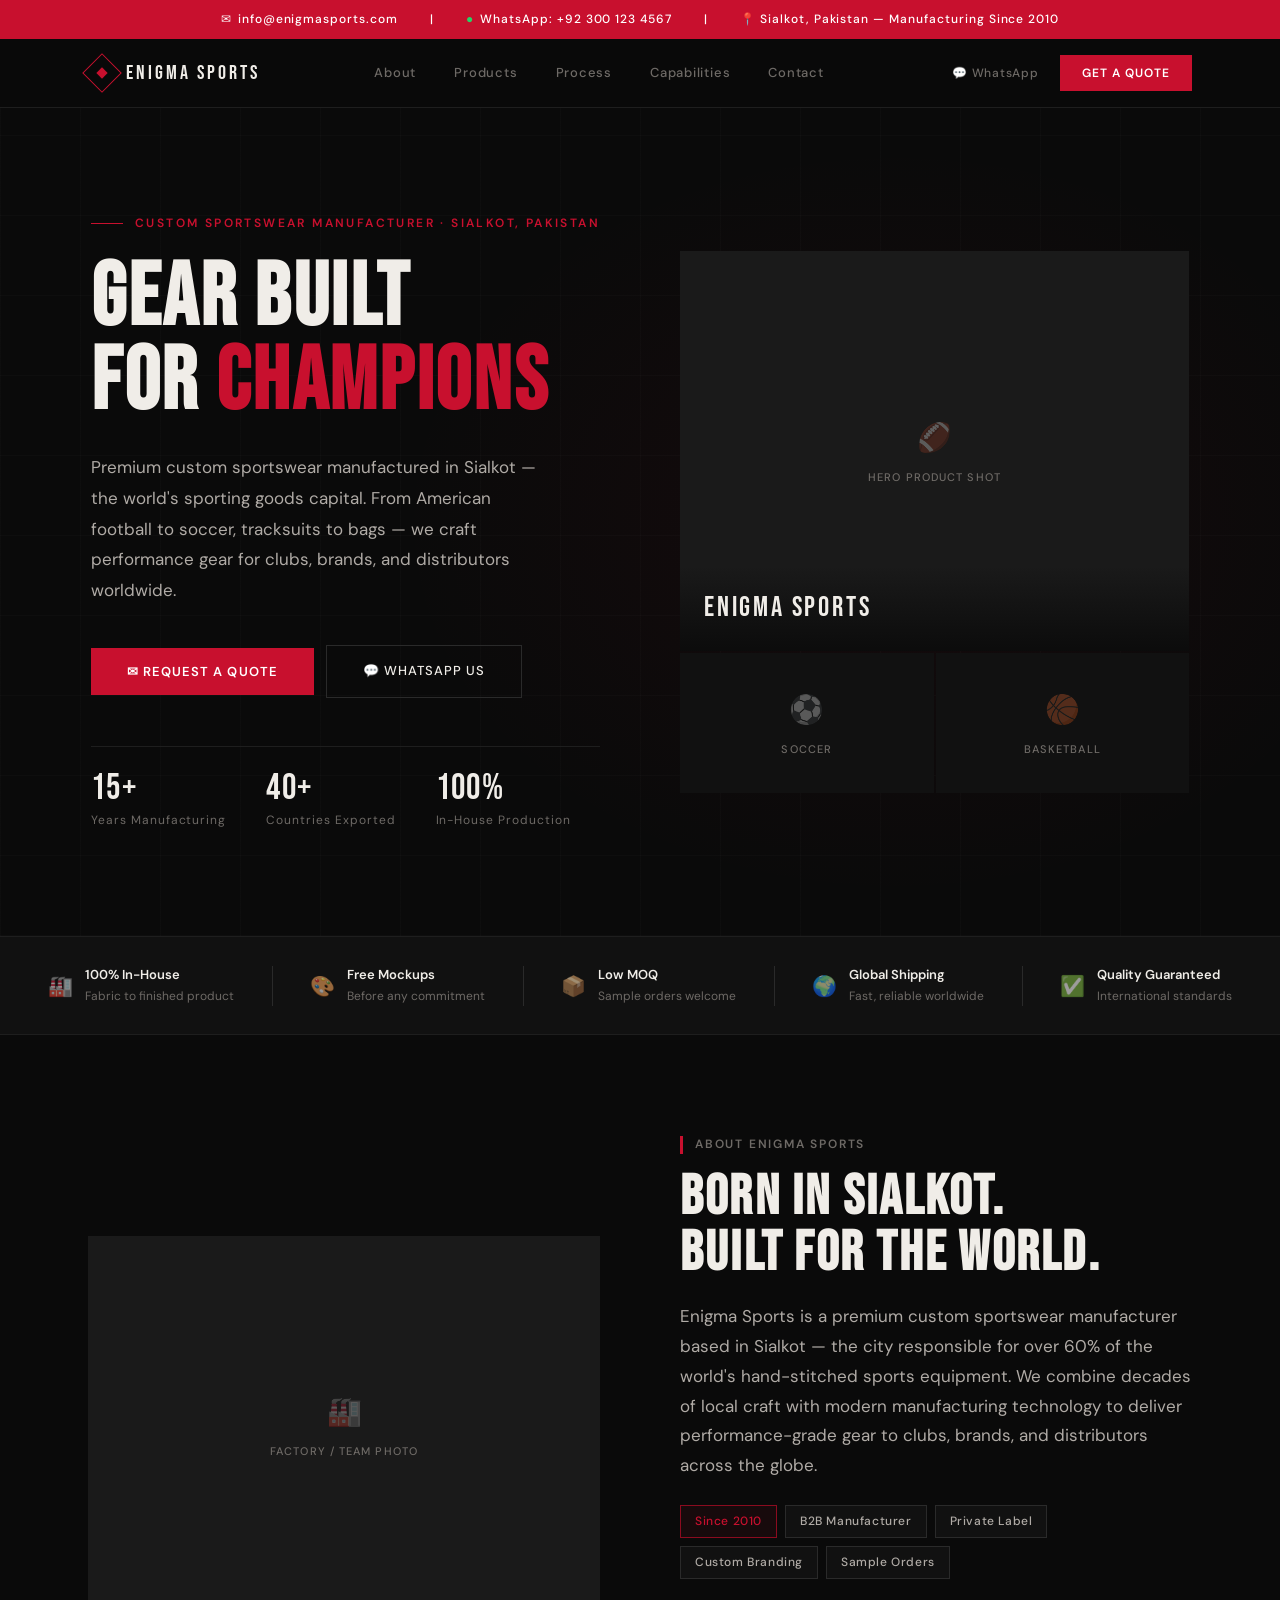
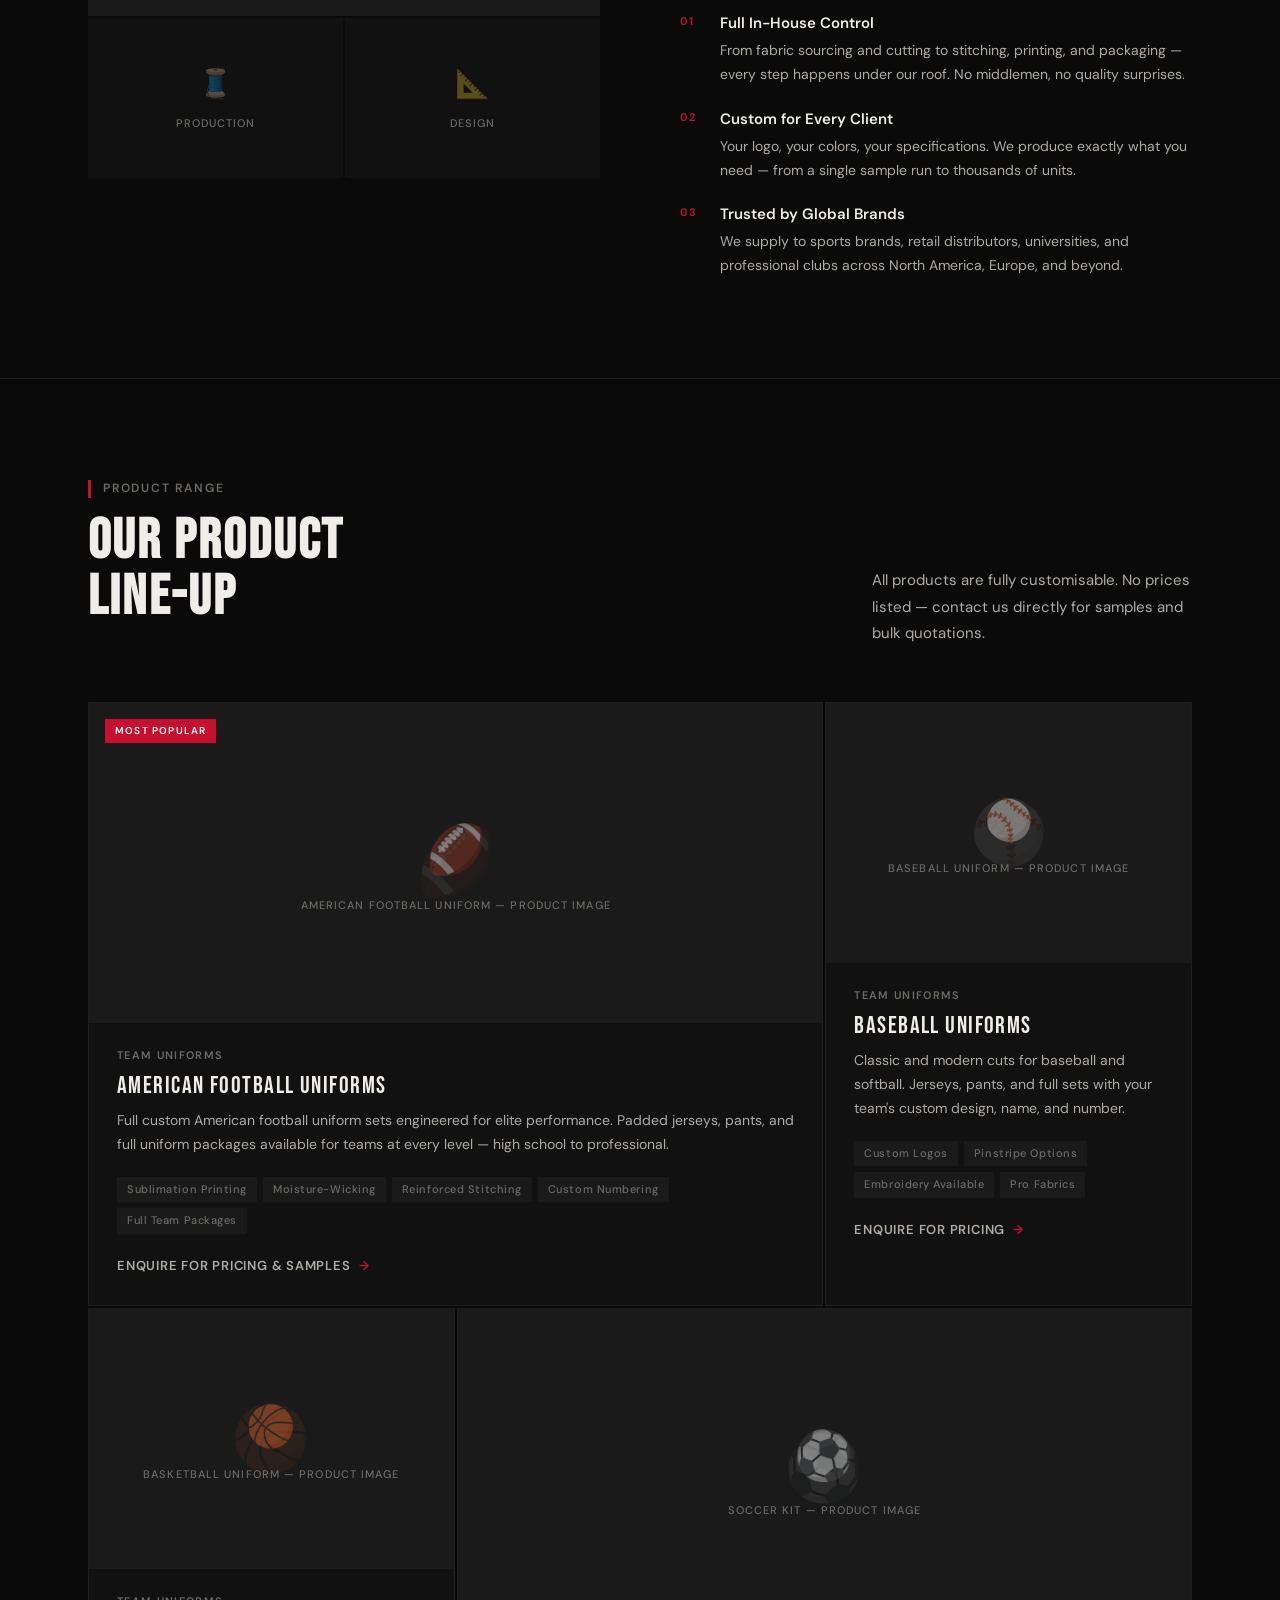
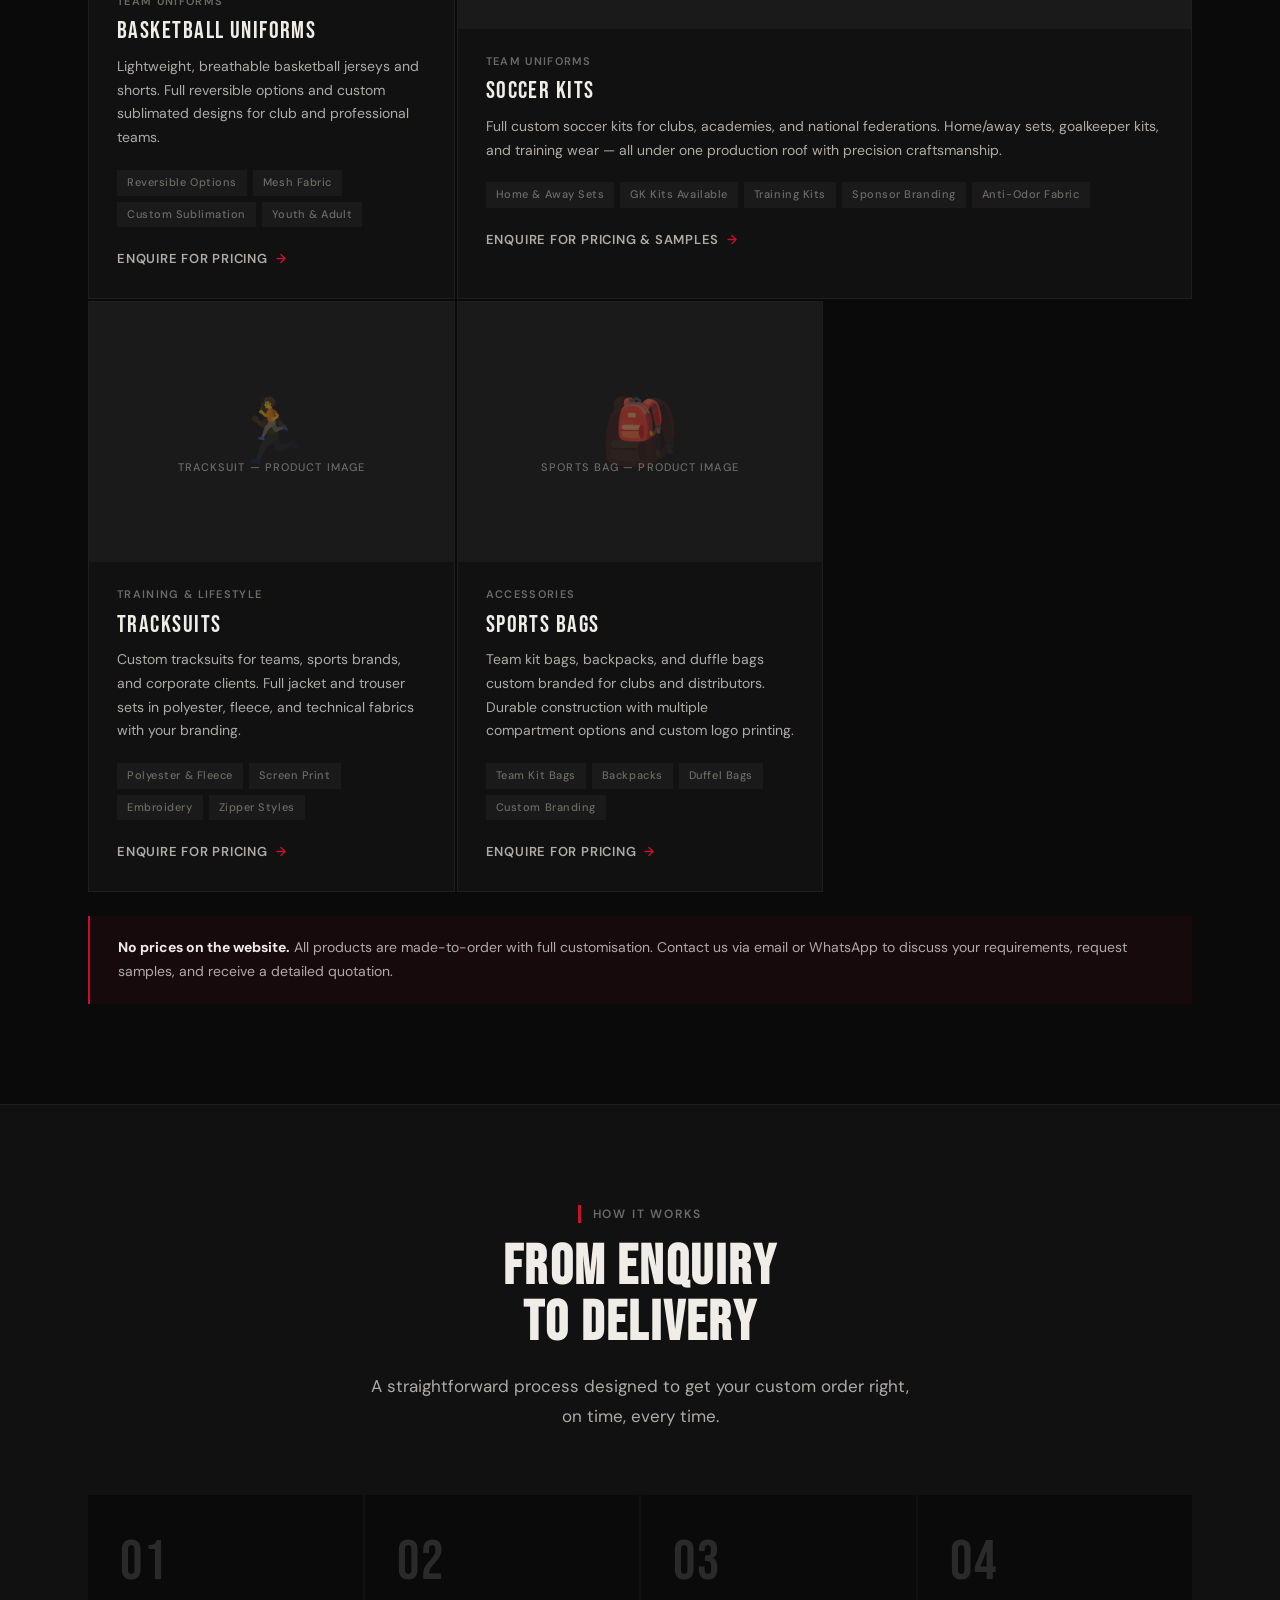
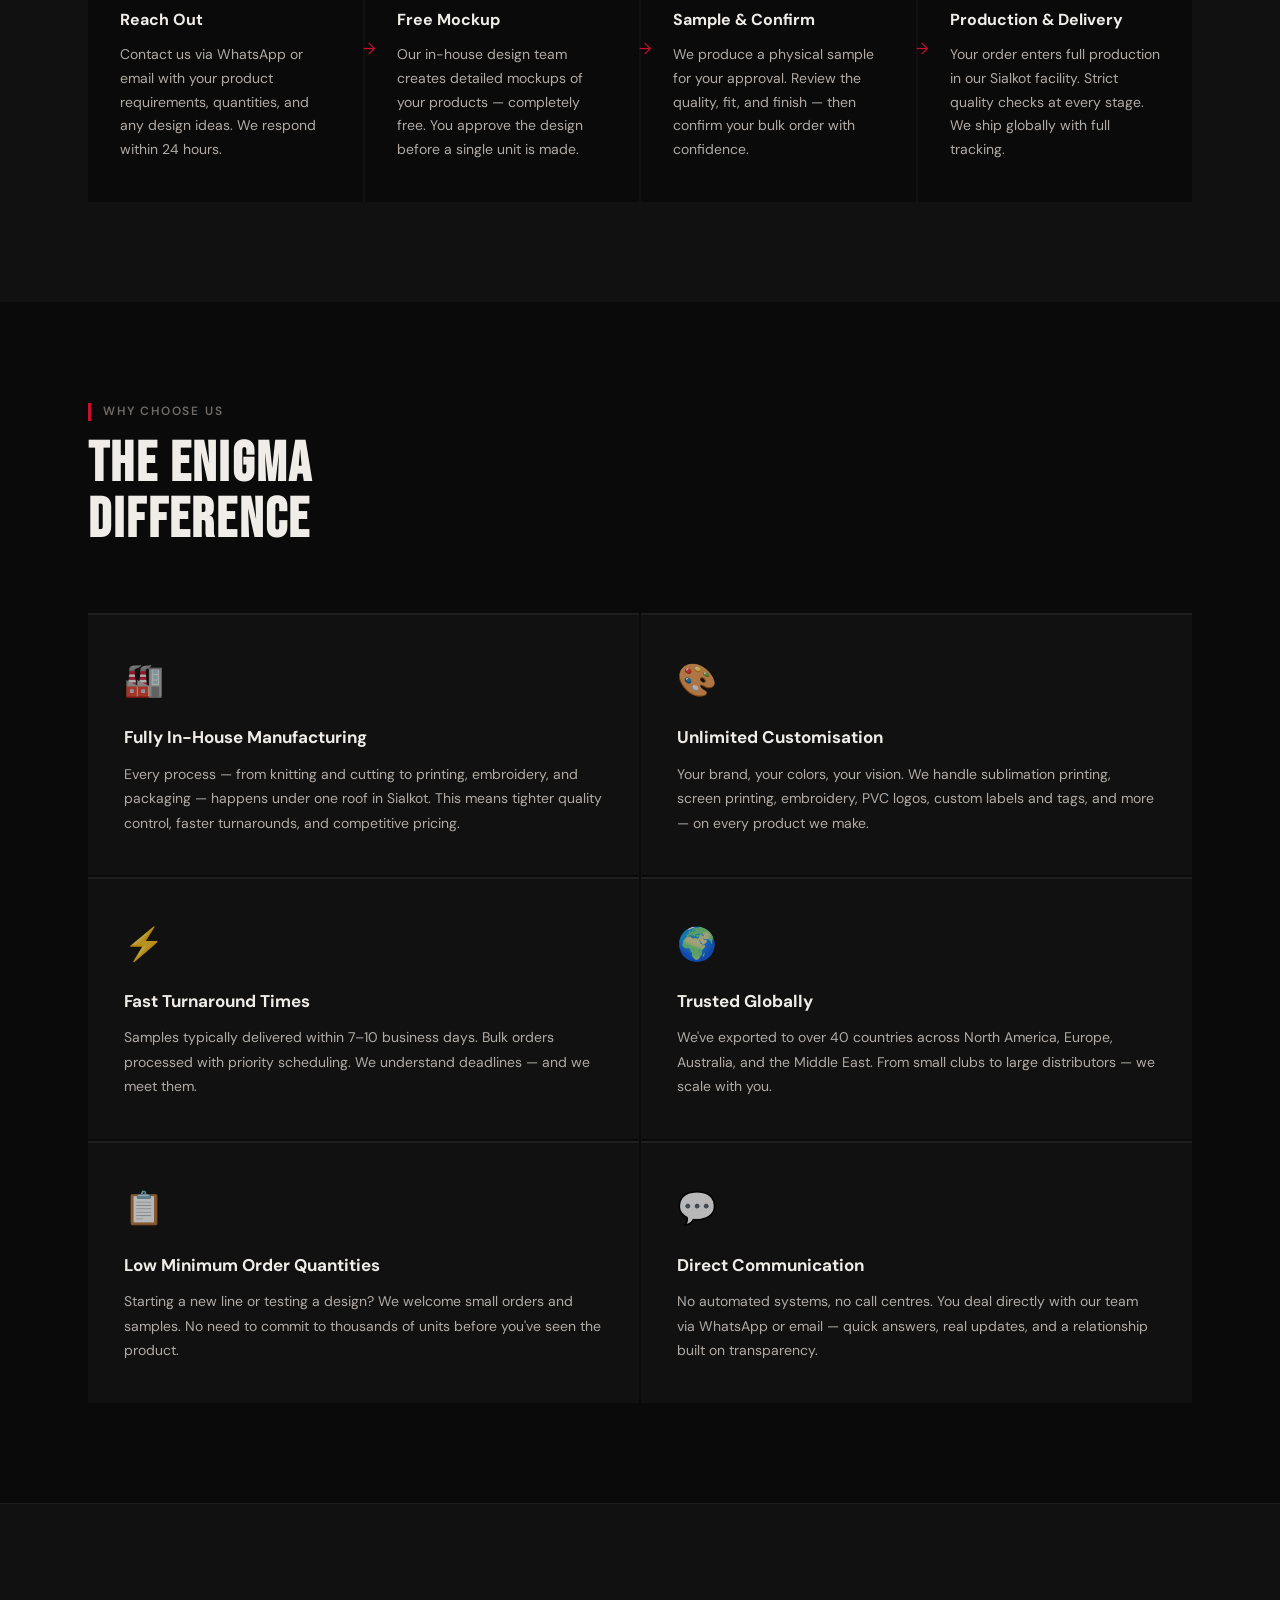
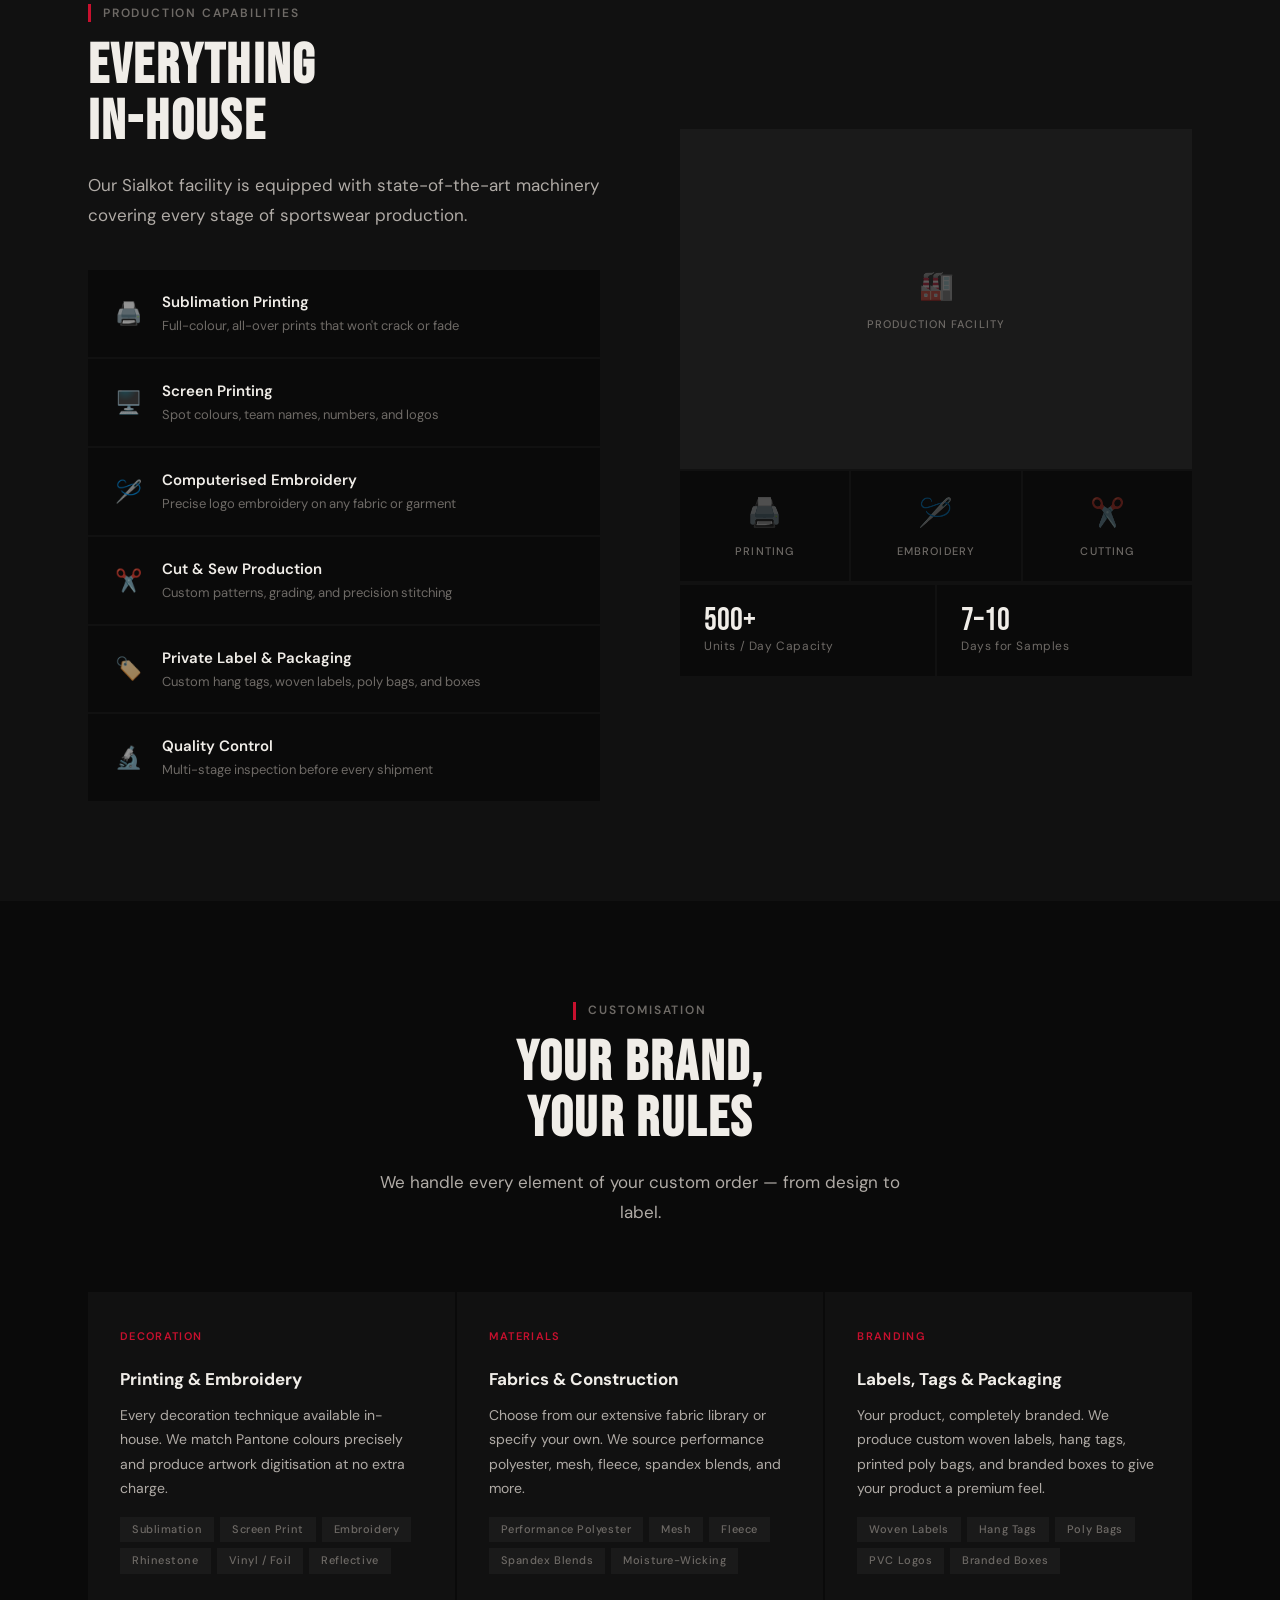
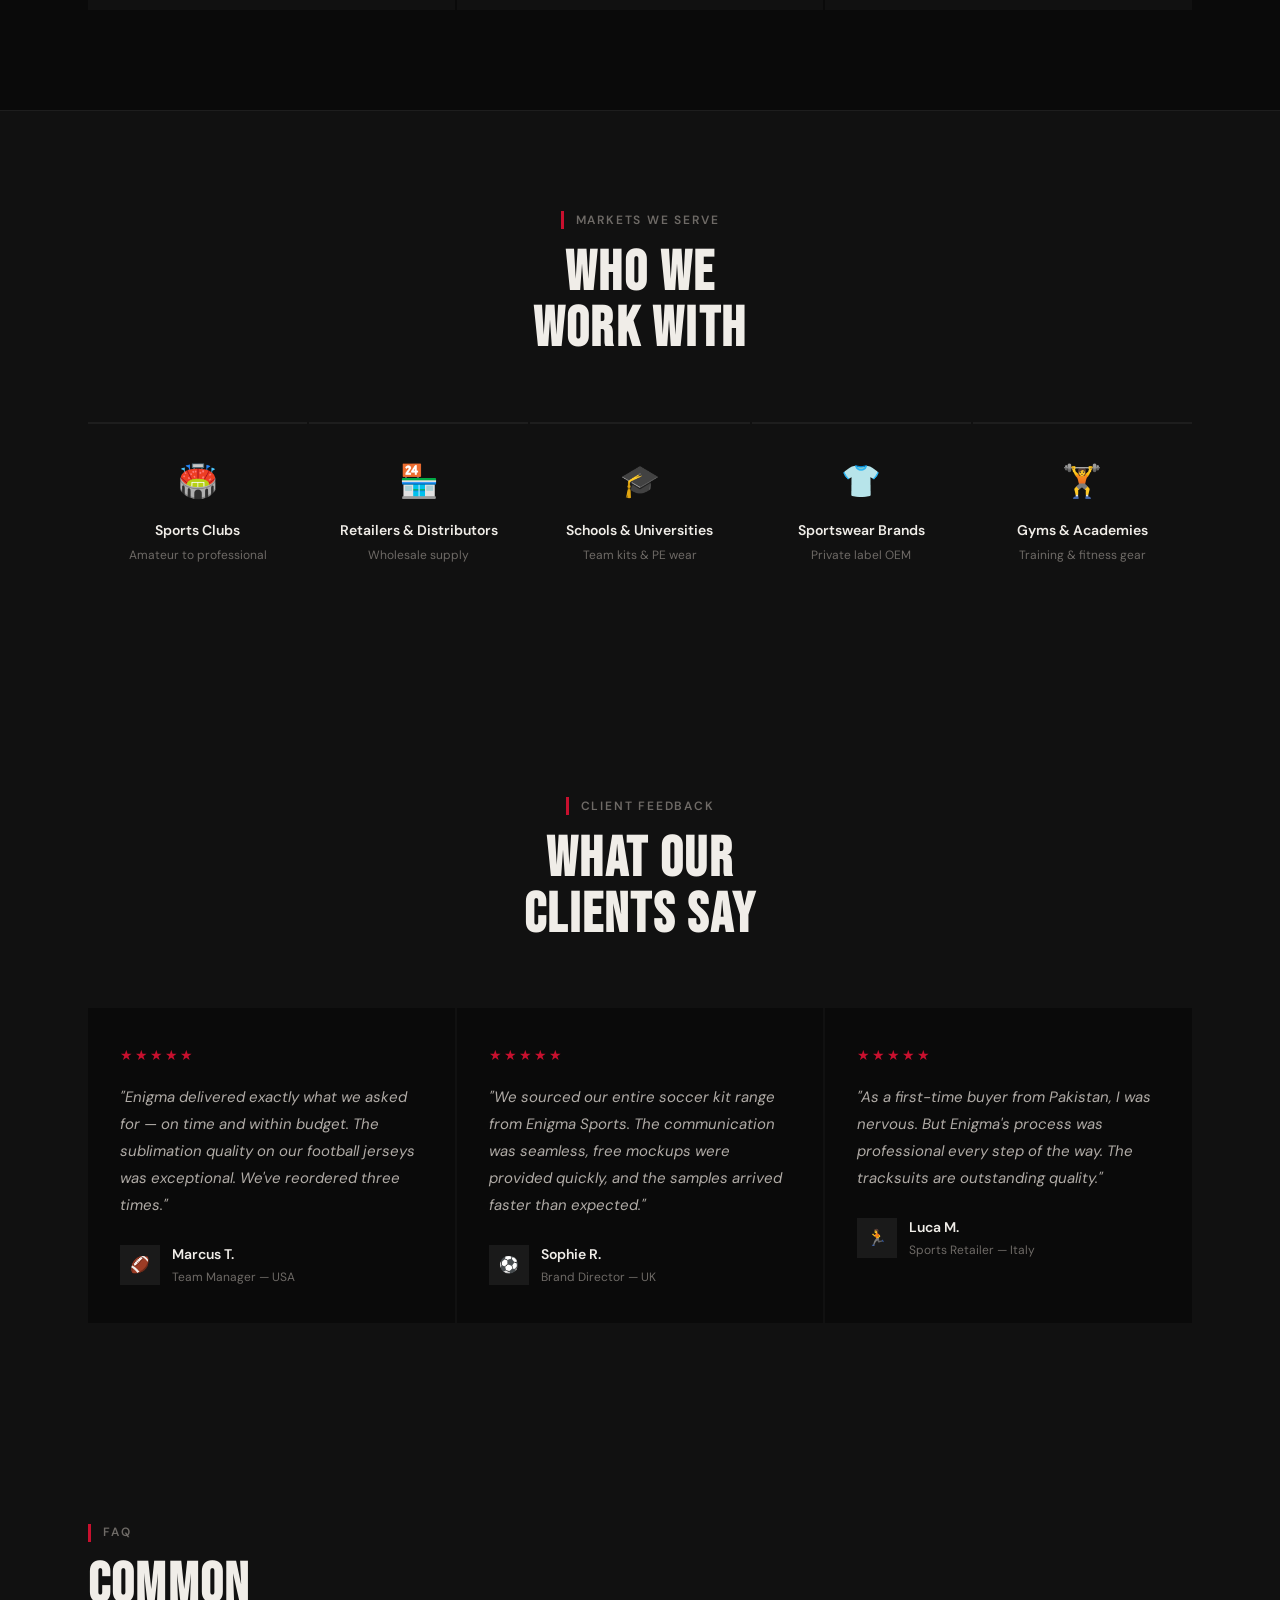
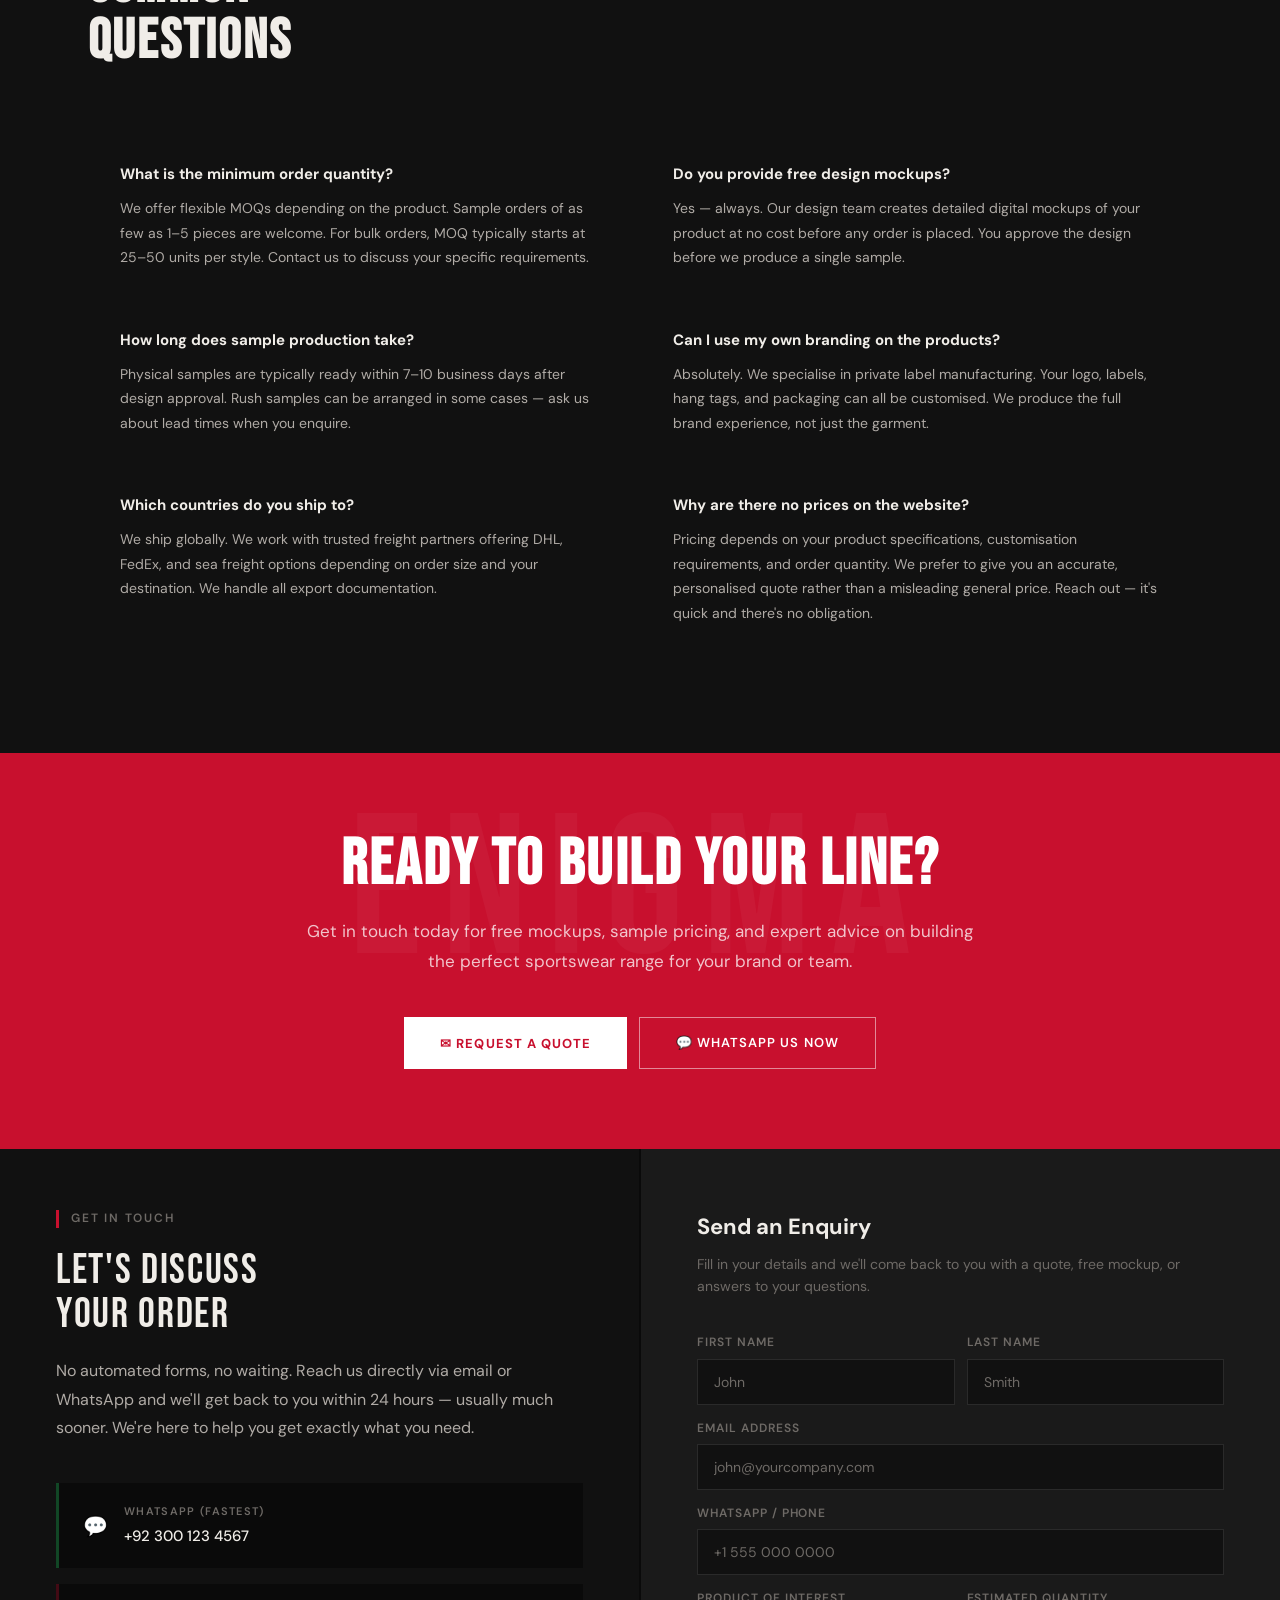
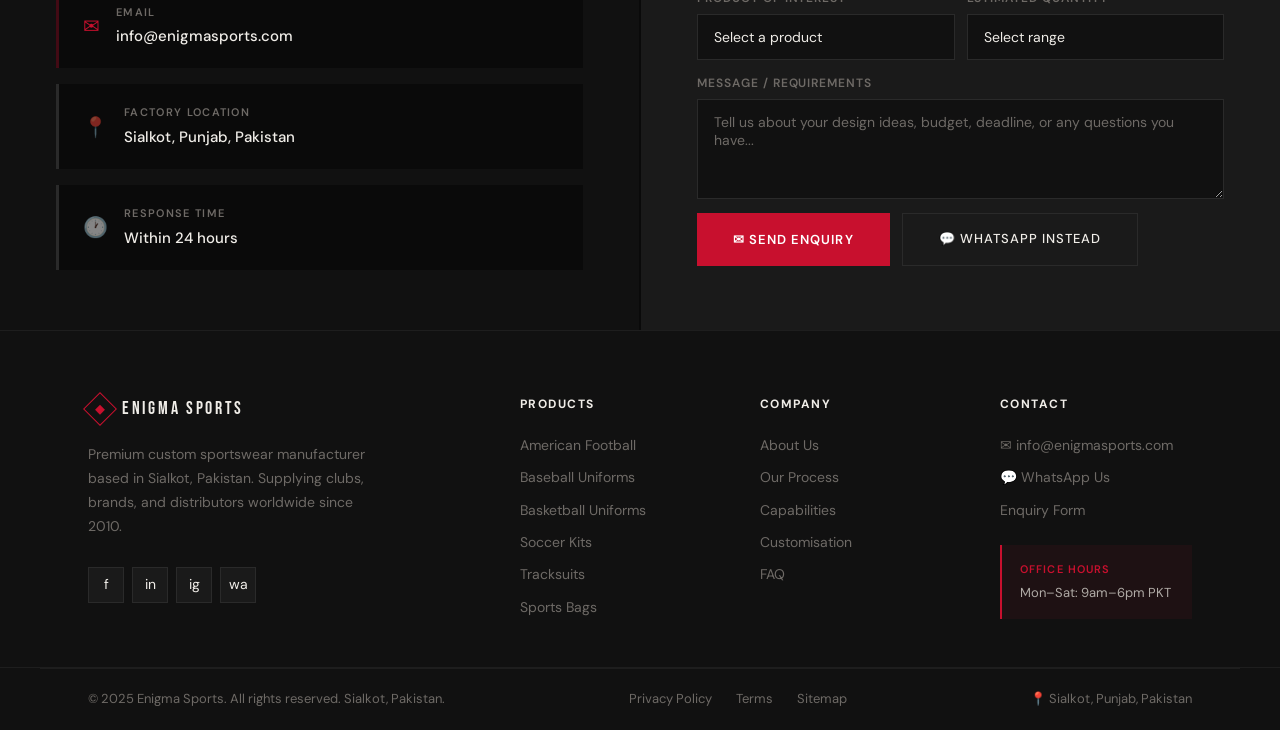
==== index.html @ 9ae26a72 "Refactor for GitHub Pages production deployment - Rename main HTML files to index.html and styleguid" ====
<!DOCTYPE html>
<html lang="en">
<head>
  <meta charset="UTF-8" />
  <meta name="viewport" content="width=device-width, initial-scale=1.0" />

  <!-- Primary Meta -->
  <title>Enigma Sports — Custom Sportswear Manufacturer | Sialkot, Pakistan</title>
  <meta name="description" content="Premium custom sportswear manufacturer based in Sialkot, Pakistan. American football, soccer, basketball uniforms, tracksuits, and sports bags for clubs, brands, and distributors worldwide." />
  <meta name="keywords" content="custom sportswear manufacturer, sportswear OEM, Sialkot manufacturer, American football uniforms, soccer kits, basketball uniforms, tracksuits, sports bags, private label sportswear" />
  <meta name="author" content="Enigma Sports" />

  <!-- Open Graph / Social Media -->
  <meta property="og:type" content="website" />
  <meta property="og:title" content="Enigma Sports — Custom Sportswear Manufacturer" />
  <meta property="og:description" content="Premium custom sportswear manufactured in Sialkot — the world's sporting goods capital. Custom uniforms, tracksuits, and bags for clubs, brands, and distributors worldwide." />
  <meta property="og:site_name" content="Enigma Sports" />

  <!-- Twitter Card -->
  <meta name="twitter:card" content="summary_large_image" />
  <meta name="twitter:title" content="Enigma Sports — Custom Sportswear Manufacturer" />
  <meta name="twitter:description" content="Premium custom sportswear manufactured in Sialkot, Pakistan. Supplying clubs, brands, and distributors worldwide since 2010." />

  <!-- Fonts -->
  <link rel="preconnect" href="https://fonts.googleapis.com" />
  <link rel="preconnect" href="https://fonts.gstatic.com" crossorigin />
  <link href="https://fonts.googleapis.com/css2?family=DM+Sans:ital,opsz,wght@0,9..40,300;0,9..40,400;0,9..40,500;0,9..40,600;0,9..40,700;1,9..40,400&family=Bebas+Neue&display=swap" rel="stylesheet" />

  <!-- Styles -->
  <link rel="stylesheet" href="assets/css/main.css" />
</head>
<body>

<!-- TOP BAR -->
<div class="top-bar">
  <a href="mailto:info@enigmasports.com"><span>✉</span> info@enigmasports.com</a>
  <span>|</span>
  <a href="https://wa.me/923001234567"><span style="color:#25D366;">●</span> WhatsApp: +92 300 123 4567</a>
  <span>|</span>
  <span>📍 Sialkot, Pakistan — Manufacturing Since 2010</span>
</div>

<!-- NAV -->
<nav id="main-nav">
  <div class="nav-inner">
    <a class="nav-logo" href="#hero">
      <div class="nav-diamond"><div class="nav-diamond-inner"></div></div>
      <span class="nav-brand">ENIGMA SPORTS</span>
    </a>
    <div class="nav-links">
      <a class="nav-link" href="#about">About</a>
      <a class="nav-link" href="#products">Products</a>
      <a class="nav-link" href="#process">Process</a>
      <a class="nav-link" href="#capabilities">Capabilities</a>
      <a class="nav-link" href="#contact">Contact</a>
    </div>
    <div class="nav-actions">
      <a class="nav-contact-link" href="https://wa.me/923001234567">💬 WhatsApp</a>
      <button class="nav-cta" onclick="document.getElementById('contact').scrollIntoView({behavior:'smooth'})">Get a Quote</button>
    </div>
    <button class="hamburger" id="hamburger" aria-label="Menu">
      <span></span><span></span><span></span>
    </button>
  </div>
  <div class="mobile-menu" id="mobile-menu">
    <a href="#about">About</a>
    <a href="#products">Products</a>
    <a href="#process">Process</a>
    <a href="#capabilities">Capabilities</a>
    <a href="#contact">Contact</a>
    <a href="https://wa.me/923001234567" style="color:#25D366;border:none;padding-top:20px;">💬 WhatsApp Us</a>
    <a href="mailto:info@enigmasports.com" style="color:var(--accent);">✉ Email Us</a>
  </div>
</nav>

<!-- HERO -->
<section class="hero" id="hero">
  <div class="hero-inner">
    <div class="hero-content">
      <div class="hero-eyebrow">
        <div class="hero-eyebrow-line"></div>
        Custom Sportswear Manufacturer · Sialkot, Pakistan
      </div>
      <h1 class="hero-h1">GEAR BUILT<br>FOR <span class="highlight">CHAMPIONS</span></h1>
      <p class="hero-body">Premium custom sportswear manufactured in Sialkot — the world's sporting goods capital. From American football to soccer, tracksuits to bags — we craft performance gear for clubs, brands, and distributors worldwide.</p>
      <div class="hero-cta-row">
        <button class="btn-red" onclick="document.getElementById('contact').scrollIntoView({behavior:'smooth'})">✉ Request a Quote</button>
        <a class="btn-outline" href="https://wa.me/923001234567">💬 WhatsApp Us</a>
      </div>
      <div class="hero-note">
        <div>
          <div class="hero-stat-val">15+</div>
          <div class="hero-stat-label">Years Manufacturing</div>
        </div>
        <div>
          <div class="hero-stat-val">40+</div>
          <div class="hero-stat-label">Countries Exported</div>
        </div>
        <div>
          <div class="hero-stat-val">100%</div>
          <div class="hero-stat-label">In-House Production</div>
        </div>
      </div>
    </div>
    <div class="hero-visual">
      <div class="hero-img-main">
        <div class="img-placeholder">
          <div class="img-placeholder-icon">🏈</div>
          <div class="img-placeholder-text">Hero Product Shot</div>
        </div>
      </div>
      <div class="hero-img-sub">
        <div class="hero-img-sm">
          <div class="img-placeholder">
            <div class="img-placeholder-icon">⚽</div>
            <div class="img-placeholder-text">Soccer</div>
          </div>
        </div>
        <div class="hero-img-sm">
          <div class="img-placeholder">
            <div class="img-placeholder-icon">🏀</div>
            <div class="img-placeholder-text">Basketball</div>
          </div>
        </div>
      </div>
    </div>
  </div>
</section>

<!-- TRUST BAR -->
<div class="trust-bar">
  <div class="trust-bar-inner">
    <div class="trust-item">
      <div class="trust-icon">🏭</div>
      <div>
        <div class="trust-text-label">100% In-House</div>
        <div class="trust-text-sub">Fabric to finished product</div>
      </div>
    </div>
    <div class="trust-divider"></div>
    <div class="trust-item">
      <div class="trust-icon">🎨</div>
      <div>
        <div class="trust-text-label">Free Mockups</div>
        <div class="trust-text-sub">Before any commitment</div>
      </div>
    </div>
    <div class="trust-divider"></div>
    <div class="trust-item">
      <div class="trust-icon">📦</div>
      <div>
        <div class="trust-text-label">Low MOQ</div>
        <div class="trust-text-sub">Sample orders welcome</div>
      </div>
    </div>
    <div class="trust-divider"></div>
    <div class="trust-item">
      <div class="trust-icon">🌍</div>
      <div>
        <div class="trust-text-label">Global Shipping</div>
        <div class="trust-text-sub">Fast, reliable worldwide</div>
      </div>
    </div>
    <div class="trust-divider"></div>
    <div class="trust-item">
      <div class="trust-icon">✅</div>
      <div>
        <div class="trust-text-label">Quality Guaranteed</div>
        <div class="trust-text-sub">International standards</div>
      </div>
    </div>
  </div>
</div>

<!-- ABOUT -->
<section class="section" id="about">
  <div class="container">
    <div class="about-grid">
      <div class="about-visual">
        <div class="about-img-main">
          <div class="img-placeholder">
            <div class="img-placeholder-icon">🏭</div>
            <div class="img-placeholder-text">Factory / Team Photo</div>
          </div>
        </div>
        <div class="about-img-row">
          <div class="about-img-sm">
            <div class="img-placeholder">
              <div class="img-placeholder-icon">🧵</div>
              <div class="img-placeholder-text">Production</div>
            </div>
          </div>
          <div class="about-img-sm">
            <div class="img-placeholder">
              <div class="img-placeholder-icon">📐</div>
              <div class="img-placeholder-text">Design</div>
            </div>
          </div>
        </div>
      </div>
      <div class="about-content">
        <div class="section-tag"><div class="accent-bar"></div> About Enigma Sports</div>
        <h2 class="section-h">BORN IN SIALKOT.<br>BUILT FOR THE WORLD.</h2>
        <p class="section-sub">Enigma Sports is a premium custom sportswear manufacturer based in Sialkot — the city responsible for over 60% of the world's hand-stitched sports equipment. We combine decades of local craft with modern manufacturing technology to deliver performance-grade gear to clubs, brands, and distributors across the globe.</p>
        <div class="about-badges" style="margin-top:24px;">
          <span class="badge accent">Since 2010</span>
          <span class="badge">B2B Manufacturer</span>
          <span class="badge">Private Label</span>
          <span class="badge">Custom Branding</span>
          <span class="badge">Sample Orders</span>
        </div>
        <div class="about-points">
          <div class="about-point">
            <div class="about-point-num">01</div>
            <div>
              <div class="about-point-title">Full In-House Control</div>
              <div class="about-point-desc">From fabric sourcing and cutting to stitching, printing, and packaging — every step happens under our roof. No middlemen, no quality surprises.</div>
            </div>
          </div>
          <div class="about-point">
            <div class="about-point-num">02</div>
            <div>
              <div class="about-point-title">Custom for Every Client</div>
              <div class="about-point-desc">Your logo, your colors, your specifications. We produce exactly what you need — from a single sample run to thousands of units.</div>
            </div>
          </div>
          <div class="about-point">
            <div class="about-point-num">03</div>
            <div>
              <div class="about-point-title">Trusted by Global Brands</div>
              <div class="about-point-desc">We supply to sports brands, retail distributors, universities, and professional clubs across North America, Europe, and beyond.</div>
            </div>
          </div>
        </div>
      </div>
    </div>
  </div>
</section>

<hr class="divider" />

<!-- PRODUCTS -->
<section class="section" id="products">
  <div class="container">
    <div class="products-header">
      <div>
        <div class="section-tag"><div class="accent-bar"></div> Product Range</div>
        <h2 class="section-h">OUR PRODUCT<br>LINE-UP</h2>
      </div>
      <p style="max-width:320px;font-size:15px;color:var(--text-secondary);line-height:1.75;">All products are fully customisable. No prices listed — contact us directly for samples and bulk quotations.</p>
    </div>

    <div class="products-grid">

      <!-- American Football — Featured -->
      <div class="product-card featured">
        <div class="product-img">
          <div class="product-img-bg"><div class="product-sport-icon">🏈</div></div>
          <div class="product-tag">Most Popular</div>
          <div class="img-placeholder" style="position:relative;z-index:1;">
            <div class="img-placeholder-icon" style="font-size:48px;opacity:0.4;">🏈</div>
            <div class="img-placeholder-text">American Football Uniform — Product Image</div>
          </div>
        </div>
        <div class="product-body">
          <div class="product-category">Team Uniforms</div>
          <div class="product-name">AMERICAN FOOTBALL UNIFORMS</div>
          <div class="product-desc">Full custom American football uniform sets engineered for elite performance. Padded jerseys, pants, and full uniform packages available for teams at every level — high school to professional.</div>
          <div class="product-features">
            <span class="product-feat">Sublimation Printing</span>
            <span class="product-feat">Moisture-Wicking</span>
            <span class="product-feat">Reinforced Stitching</span>
            <span class="product-feat">Custom Numbering</span>
            <span class="product-feat">Full Team Packages</span>
          </div>
          <div class="product-enquire">Enquire for pricing & samples <span class="arr">→</span></div>
        </div>
      </div>

      <!-- Baseball -->
      <div class="product-card">
        <div class="product-img">
          <div class="product-img-bg"><div class="product-sport-icon">⚾</div></div>
          <div class="img-placeholder" style="position:relative;z-index:1;">
            <div class="img-placeholder-icon" style="font-size:40px;opacity:0.4;">⚾</div>
            <div class="img-placeholder-text">Baseball Uniform — Product Image</div>
          </div>
        </div>
        <div class="product-body">
          <div class="product-category">Team Uniforms</div>
          <div class="product-name">BASEBALL UNIFORMS</div>
          <div class="product-desc">Classic and modern cuts for baseball and softball. Jerseys, pants, and full sets with your team's custom design, name, and number.</div>
          <div class="product-features">
            <span class="product-feat">Custom Logos</span>
            <span class="product-feat">Pinstripe Options</span>
            <span class="product-feat">Embroidery Available</span>
            <span class="product-feat">Pro Fabrics</span>
          </div>
          <div class="product-enquire">Enquire for pricing <span class="arr">→</span></div>
        </div>
      </div>

      <!-- Basketball -->
      <div class="product-card">
        <div class="product-img">
          <div class="product-img-bg"><div class="product-sport-icon">🏀</div></div>
          <div class="img-placeholder" style="position:relative;z-index:1;">
            <div class="img-placeholder-icon" style="font-size:40px;opacity:0.4;">🏀</div>
            <div class="img-placeholder-text">Basketball Uniform — Product Image</div>
          </div>
        </div>
        <div class="product-body">
          <div class="product-category">Team Uniforms</div>
          <div class="product-name">BASKETBALL UNIFORMS</div>
          <div class="product-desc">Lightweight, breathable basketball jerseys and shorts. Full reversible options and custom sublimated designs for club and professional teams.</div>
          <div class="product-features">
            <span class="product-feat">Reversible Options</span>
            <span class="product-feat">Mesh Fabric</span>
            <span class="product-feat">Custom Sublimation</span>
            <span class="product-feat">Youth & Adult</span>
          </div>
          <div class="product-enquire">Enquire for pricing <span class="arr">→</span></div>
        </div>
      </div>

      <!-- Soccer -->
      <div class="product-card featured">
        <div class="product-img">
          <div class="product-img-bg"><div class="product-sport-icon">⚽</div></div>
          <div class="img-placeholder" style="position:relative;z-index:1;">
            <div class="img-placeholder-icon" style="font-size:48px;opacity:0.4;">⚽</div>
            <div class="img-placeholder-text">Soccer Kit — Product Image</div>
          </div>
        </div>
        <div class="product-body">
          <div class="product-category">Team Uniforms</div>
          <div class="product-name">SOCCER KITS</div>
          <div class="product-desc">Full custom soccer kits for clubs, academies, and national federations. Home/away sets, goalkeeper kits, and training wear — all under one production roof with precision craftsmanship.</div>
          <div class="product-features">
            <span class="product-feat">Home & Away Sets</span>
            <span class="product-feat">GK Kits Available</span>
            <span class="product-feat">Training Kits</span>
            <span class="product-feat">Sponsor Branding</span>
            <span class="product-feat">Anti-Odor Fabric</span>
          </div>
          <div class="product-enquire">Enquire for pricing & samples <span class="arr">→</span></div>
        </div>
      </div>

      <!-- Tracksuits -->
      <div class="product-card">
        <div class="product-img">
          <div class="product-img-bg"><div class="product-sport-icon">🏃</div></div>
          <div class="img-placeholder" style="position:relative;z-index:1;">
            <div class="img-placeholder-icon" style="font-size:40px;opacity:0.4;">🏃</div>
            <div class="img-placeholder-text">Tracksuit — Product Image</div>
          </div>
        </div>
        <div class="product-body">
          <div class="product-category">Training & Lifestyle</div>
          <div class="product-name">TRACKSUITS</div>
          <div class="product-desc">Custom tracksuits for teams, sports brands, and corporate clients. Full jacket and trouser sets in polyester, fleece, and technical fabrics with your branding.</div>
          <div class="product-features">
            <span class="product-feat">Polyester & Fleece</span>
            <span class="product-feat">Screen Print</span>
            <span class="product-feat">Embroidery</span>
            <span class="product-feat">Zipper Styles</span>
          </div>
          <div class="product-enquire">Enquire for pricing <span class="arr">→</span></div>
        </div>
      </div>

      <!-- Bags -->
      <div class="product-card">
        <div class="product-img">
          <div class="product-img-bg"><div class="product-sport-icon">🎒</div></div>
          <div class="img-placeholder" style="position:relative;z-index:1;">
            <div class="img-placeholder-icon" style="font-size:40px;opacity:0.4;">🎒</div>
            <div class="img-placeholder-text">Sports Bag — Product Image</div>
          </div>
        </div>
        <div class="product-body">
          <div class="product-category">Accessories</div>
          <div class="product-name">SPORTS BAGS</div>
          <div class="product-desc">Team kit bags, backpacks, and duffle bags custom branded for clubs and distributors. Durable construction with multiple compartment options and custom logo printing.</div>
          <div class="product-features">
            <span class="product-feat">Team Kit Bags</span>
            <span class="product-feat">Backpacks</span>
            <span class="product-feat">Duffel Bags</span>
            <span class="product-feat">Custom Branding</span>
          </div>
          <div class="product-enquire">Enquire for pricing <span class="arr">→</span></div>
        </div>
      </div>

    </div>

    <!-- Note -->
    <div style="margin-top:24px;padding:20px 28px;background:var(--accent-subtle);border-left:2px solid var(--accent);">
      <p style="font-size:14px;color:var(--text-secondary);line-height:1.7;"><strong style="color:var(--text-primary);">No prices on the website.</strong> All products are made-to-order with full customisation. Contact us via email or WhatsApp to discuss your requirements, request samples, and receive a detailed quotation.</p>
    </div>
  </div>
</section>

<hr class="divider" />

<!-- PROCESS -->
<section class="section process-section" id="process">
  <div class="container">
    <div style="text-align:center;max-width:600px;margin:0 auto;">
      <div class="section-tag" style="justify-content:center;"><div class="accent-bar"></div> How It Works</div>
      <h2 class="section-h">FROM ENQUIRY<br>TO DELIVERY</h2>
      <p class="section-sub" style="margin:0 auto;">A straightforward process designed to get your custom order right, on time, every time.</p>
    </div>
    <div class="process-grid">
      <div class="process-step">
        <div class="process-num">01</div>
        <div class="process-title">Reach Out</div>
        <div class="process-desc">Contact us via WhatsApp or email with your product requirements, quantities, and any design ideas. We respond within 24 hours.</div>
      </div>
      <div class="process-step">
        <div class="process-num">02</div>
        <div class="process-title">Free Mockup</div>
        <div class="process-desc">Our in-house design team creates detailed mockups of your products — completely free. You approve the design before a single unit is made.</div>
      </div>
      <div class="process-step">
        <div class="process-num">03</div>
        <div class="process-title">Sample & Confirm</div>
        <div class="process-desc">We produce a physical sample for your approval. Review the quality, fit, and finish — then confirm your bulk order with confidence.</div>
      </div>
      <div class="process-step">
        <div class="process-num">04</div>
        <div class="process-title">Production & Delivery</div>
        <div class="process-desc">Your order enters full production in our Sialkot facility. Strict quality checks at every stage. We ship globally with full tracking.</div>
      </div>
    </div>
  </div>
</section>

<!-- WHY ENIGMA -->
<section class="section" id="why">
  <div class="container">
    <div class="section-tag"><div class="accent-bar"></div> Why Choose Us</div>
    <h2 class="section-h">THE ENIGMA<br>DIFFERENCE</h2>
    <div class="why-grid">
      <div class="why-card">
        <div class="why-icon">🏭</div>
        <div class="why-title">Fully In-House Manufacturing</div>
        <div class="why-desc">Every process — from knitting and cutting to printing, embroidery, and packaging — happens under one roof in Sialkot. This means tighter quality control, faster turnarounds, and competitive pricing.</div>
      </div>
      <div class="why-card">
        <div class="why-icon">🎨</div>
        <div class="why-title">Unlimited Customisation</div>
        <div class="why-desc">Your brand, your colors, your vision. We handle sublimation printing, screen printing, embroidery, PVC logos, custom labels and tags, and more — on every product we make.</div>
      </div>
      <div class="why-card">
        <div class="why-icon">⚡</div>
        <div class="why-title">Fast Turnaround Times</div>
        <div class="why-desc">Samples typically delivered within 7–10 business days. Bulk orders processed with priority scheduling. We understand deadlines — and we meet them.</div>
      </div>
      <div class="why-card">
        <div class="why-icon">🌍</div>
        <div class="why-title">Trusted Globally</div>
        <div class="why-desc">We've exported to over 40 countries across North America, Europe, Australia, and the Middle East. From small clubs to large distributors — we scale with you.</div>
      </div>
      <div class="why-card">
        <div class="why-icon">📋</div>
        <div class="why-title">Low Minimum Order Quantities</div>
        <div class="why-desc">Starting a new line or testing a design? We welcome small orders and samples. No need to commit to thousands of units before you've seen the product.</div>
      </div>
      <div class="why-card">
        <div class="why-icon">💬</div>
        <div class="why-title">Direct Communication</div>
        <div class="why-desc">No automated systems, no call centres. You deal directly with our team via WhatsApp or email — quick answers, real updates, and a relationship built on transparency.</div>
      </div>
    </div>
  </div>
</section>

<hr class="divider" />

<!-- CAPABILITIES -->
<section class="section caps-section" id="capabilities">
  <div class="container">
    <div class="caps-grid">
      <div>
        <div class="section-tag"><div class="accent-bar"></div> Production Capabilities</div>
        <h2 class="section-h">EVERYTHING<br>IN-HOUSE</h2>
        <p class="section-sub">Our Sialkot facility is equipped with state-of-the-art machinery covering every stage of sportswear production.</p>
        <div class="caps-list">
          <div class="caps-item">
            <div class="caps-item-icon">🖨️</div>
            <div>
              <div class="caps-item-title">Sublimation Printing</div>
              <div class="caps-item-desc">Full-colour, all-over prints that won't crack or fade</div>
            </div>
          </div>
          <div class="caps-item">
            <div class="caps-item-icon">🖥️</div>
            <div>
              <div class="caps-item-title">Screen Printing</div>
              <div class="caps-item-desc">Spot colours, team names, numbers, and logos</div>
            </div>
          </div>
          <div class="caps-item">
            <div class="caps-item-icon">🪡</div>
            <div>
              <div class="caps-item-title">Computerised Embroidery</div>
              <div class="caps-item-desc">Precise logo embroidery on any fabric or garment</div>
            </div>
          </div>
          <div class="caps-item">
            <div class="caps-item-icon">✂️</div>
            <div>
              <div class="caps-item-title">Cut & Sew Production</div>
              <div class="caps-item-desc">Custom patterns, grading, and precision stitching</div>
            </div>
          </div>
          <div class="caps-item">
            <div class="caps-item-icon">🏷️</div>
            <div>
              <div class="caps-item-title">Private Label & Packaging</div>
              <div class="caps-item-desc">Custom hang tags, woven labels, poly bags, and boxes</div>
            </div>
          </div>
          <div class="caps-item">
            <div class="caps-item-icon">🔬</div>
            <div>
              <div class="caps-item-title">Quality Control</div>
              <div class="caps-item-desc">Multi-stage inspection before every shipment</div>
            </div>
          </div>
        </div>
      </div>
      <div class="caps-visual">
        <div class="caps-img-main">
          <div class="img-placeholder">
            <div class="img-placeholder-icon">🏭</div>
            <div class="img-placeholder-text">Production Facility</div>
          </div>
        </div>
        <div class="caps-img-row">
          <div class="caps-img-sm"><div class="img-placeholder"><div class="img-placeholder-icon">🖨️</div><div class="img-placeholder-text">Printing</div></div></div>
          <div class="caps-img-sm"><div class="img-placeholder"><div class="img-placeholder-icon">🪡</div><div class="img-placeholder-text">Embroidery</div></div></div>
          <div class="caps-img-sm"><div class="img-placeholder"><div class="img-placeholder-icon">✂️</div><div class="img-placeholder-text">Cutting</div></div></div>
        </div>
        <div class="caps-badge-row">
          <div class="caps-stat-box">
            <div>
              <div class="caps-stat-val">500+</div>
              <div class="caps-stat-label">Units / Day Capacity</div>
            </div>
          </div>
          <div class="caps-stat-box">
            <div>
              <div class="caps-stat-val">7–10</div>
              <div class="caps-stat-label">Days for Samples</div>
            </div>
          </div>
        </div>
      </div>
    </div>
  </div>
</section>

<!-- CUSTOMISATION -->
<section class="section" id="customisation">
  <div class="container">
    <div style="text-align:center;max-width:600px;margin:0 auto 0;">
      <div class="section-tag" style="justify-content:center;"><div class="accent-bar"></div> Customisation</div>
      <h2 class="section-h">YOUR BRAND,<br>YOUR RULES</h2>
      <p class="section-sub" style="margin:0 auto;">We handle every element of your custom order — from design to label.</p>
    </div>
    <div class="custom-grid">
      <div class="custom-card">
        <div class="custom-step-num">Decoration</div>
        <div class="custom-title">Printing & Embroidery</div>
        <div class="custom-desc">Every decoration technique available in-house. We match Pantone colours precisely and produce artwork digitisation at no extra charge.</div>
        <div class="custom-options">
          <span class="custom-opt">Sublimation</span>
          <span class="custom-opt">Screen Print</span>
          <span class="custom-opt">Embroidery</span>
          <span class="custom-opt">Rhinestone</span>
          <span class="custom-opt">Vinyl / Foil</span>
          <span class="custom-opt">Reflective</span>
        </div>
      </div>
      <div class="custom-card">
        <div class="custom-step-num">Materials</div>
        <div class="custom-title">Fabrics & Construction</div>
        <div class="custom-desc">Choose from our extensive fabric library or specify your own. We source performance polyester, mesh, fleece, spandex blends, and more.</div>
        <div class="custom-options">
          <span class="custom-opt">Performance Polyester</span>
          <span class="custom-opt">Mesh</span>
          <span class="custom-opt">Fleece</span>
          <span class="custom-opt">Spandex Blends</span>
          <span class="custom-opt">Moisture-Wicking</span>
        </div>
      </div>
      <div class="custom-card">
        <div class="custom-step-num">Branding</div>
        <div class="custom-title">Labels, Tags & Packaging</div>
        <div class="custom-desc">Your product, completely branded. We produce custom woven labels, hang tags, printed poly bags, and branded boxes to give your product a premium feel.</div>
        <div class="custom-options">
          <span class="custom-opt">Woven Labels</span>
          <span class="custom-opt">Hang Tags</span>
          <span class="custom-opt">Poly Bags</span>
          <span class="custom-opt">PVC Logos</span>
          <span class="custom-opt">Branded Boxes</span>
        </div>
      </div>
    </div>
  </div>
</section>

<hr class="divider" />

<!-- MARKETS SERVED -->
<section class="section" style="background:var(--surface);">
  <div class="container">
    <div style="text-align:center;max-width:520px;margin:0 auto;">
      <div class="section-tag" style="justify-content:center;"><div class="accent-bar"></div> Markets We Serve</div>
      <h2 class="section-h">WHO WE<br>WORK WITH</h2>
    </div>
    <div class="markets-row">
      <div class="market-card">
        <div class="market-icon">🏟️</div>
        <div class="market-name">Sports Clubs</div>
        <div class="market-sub">Amateur to professional</div>
      </div>
      <div class="market-card">
        <div class="market-icon">🏪</div>
        <div class="market-name">Retailers & Distributors</div>
        <div class="market-sub">Wholesale supply</div>
      </div>
      <div class="market-card">
        <div class="market-icon">🎓</div>
        <div class="market-name">Schools & Universities</div>
        <div class="market-sub">Team kits & PE wear</div>
      </div>
      <div class="market-card">
        <div class="market-icon">👕</div>
        <div class="market-name">Sportswear Brands</div>
        <div class="market-sub">Private label OEM</div>
      </div>
      <div class="market-card">
        <div class="market-icon">🏋️</div>
        <div class="market-name">Gyms & Academies</div>
        <div class="market-sub">Training & fitness gear</div>
      </div>
    </div>
  </div>
</section>

<!-- TESTIMONIALS -->
<section class="section testimonials-section">
  <div class="container">
    <div style="text-align:center;max-width:520px;margin:0 auto;">
      <div class="section-tag" style="justify-content:center;"><div class="accent-bar"></div> Client Feedback</div>
      <h2 class="section-h">WHAT OUR<br>CLIENTS SAY</h2>
    </div>
    <div class="testimonials-grid">
      <div class="testimonial-card">
        <div class="testimonial-stars">★★★★★</div>
        <p class="testimonial-text">"Enigma delivered exactly what we asked for — on time and within budget. The sublimation quality on our football jerseys was exceptional. We've reordered three times."</p>
        <div class="testimonial-author">
          <div class="testimonial-avatar">🏈</div>
          <div>
            <div class="testimonial-name">Marcus T.</div>
            <div class="testimonial-role">Team Manager — USA</div>
          </div>
        </div>
      </div>
      <div class="testimonial-card">
        <div class="testimonial-stars">★★★★★</div>
        <p class="testimonial-text">"We sourced our entire soccer kit range from Enigma Sports. The communication was seamless, free mockups were provided quickly, and the samples arrived faster than expected."</p>
        <div class="testimonial-author">
          <div class="testimonial-avatar">⚽</div>
          <div>
            <div class="testimonial-name">Sophie R.</div>
            <div class="testimonial-role">Brand Director — UK</div>
          </div>
        </div>
      </div>
      <div class="testimonial-card">
        <div class="testimonial-stars">★★★★★</div>
        <p class="testimonial-text">"As a first-time buyer from Pakistan, I was nervous. But Enigma's process was professional every step of the way. The tracksuits are outstanding quality."</p>
        <div class="testimonial-author">
          <div class="testimonial-avatar">🏃</div>
          <div>
            <div class="testimonial-name">Luca M.</div>
            <div class="testimonial-role">Sports Retailer — Italy</div>
          </div>
        </div>
      </div>
    </div>
  </div>
</section>

<!-- FAQ -->
<section class="section" id="faq" style="background:var(--surface);">
  <div class="container">
    <div class="section-tag"><div class="accent-bar"></div> FAQ</div>
    <h2 class="section-h">COMMON<br>QUESTIONS</h2>
    <div class="faq-grid">
      <div class="faq-item">
        <div class="faq-q">What is the minimum order quantity?</div>
        <div class="faq-a">We offer flexible MOQs depending on the product. Sample orders of as few as 1–5 pieces are welcome. For bulk orders, MOQ typically starts at 25–50 units per style. Contact us to discuss your specific requirements.</div>
      </div>
      <div class="faq-item">
        <div class="faq-q">Do you provide free design mockups?</div>
        <div class="faq-a">Yes — always. Our design team creates detailed digital mockups of your product at no cost before any order is placed. You approve the design before we produce a single sample.</div>
      </div>
      <div class="faq-item">
        <div class="faq-q">How long does sample production take?</div>
        <div class="faq-a">Physical samples are typically ready within 7–10 business days after design approval. Rush samples can be arranged in some cases — ask us about lead times when you enquire.</div>
      </div>
      <div class="faq-item">
        <div class="faq-q">Can I use my own branding on the products?</div>
        <div class="faq-a">Absolutely. We specialise in private label manufacturing. Your logo, labels, hang tags, and packaging can all be customised. We produce the full brand experience, not just the garment.</div>
      </div>
      <div class="faq-item">
        <div class="faq-q">Which countries do you ship to?</div>
        <div class="faq-a">We ship globally. We work with trusted freight partners offering DHL, FedEx, and sea freight options depending on order size and your destination. We handle all export documentation.</div>
      </div>
      <div class="faq-item">
        <div class="faq-q">Why are there no prices on the website?</div>
        <div class="faq-a">Pricing depends on your product specifications, customisation requirements, and order quantity. We prefer to give you an accurate, personalised quote rather than a misleading general price. Reach out — it's quick and there's no obligation.</div>
      </div>
    </div>
  </div>
</section>

<!-- CTA BAND -->
<div class="cta-band">
  <div class="cta-band-inner">
    <h2 class="cta-band-title">READY TO BUILD YOUR LINE?</h2>
    <p class="cta-band-sub">Get in touch today for free mockups, sample pricing, and expert advice on building the perfect sportswear range for your brand or team.</p>
    <div class="cta-band-row">
      <button class="btn-white" onclick="document.getElementById('contact').scrollIntoView({behavior:'smooth'})">✉ Request a Quote</button>
      <a class="btn-white-outline" href="https://wa.me/923001234567">💬 WhatsApp Us Now</a>
    </div>
  </div>
</div>

<!-- CONTACT -->
<section class="contact-section" id="contact">
  <div class="contact-grid">
    <div class="contact-info">
      <div class="section-tag" style="margin-bottom:20px;"><div class="accent-bar"></div> Get in Touch</div>
      <div class="contact-info-title">LET'S DISCUSS<br>YOUR ORDER</div>
      <p class="contact-info-body">No automated forms, no waiting. Reach us directly via email or WhatsApp and we'll get back to you within 24 hours — usually much sooner. We're here to help you get exactly what you need.</p>
      <div class="contact-channels">
        <div class="contact-channel whatsapp">
          <div class="channel-icon">💬</div>
          <div>
            <div class="channel-label">WhatsApp (Fastest)</div>
            <div class="channel-value">+92 300 123 4567</div>
          </div>
        </div>
        <div class="contact-channel email">
          <div class="channel-icon">✉</div>
          <div>
            <div class="channel-label">Email</div>
            <div class="channel-value">info@enigmasports.com</div>
          </div>
        </div>
        <div class="contact-channel">
          <div class="channel-icon" style="opacity:0.5;">📍</div>
          <div>
            <div class="channel-label">Factory Location</div>
            <div class="channel-value">Sialkot, Punjab, Pakistan</div>
          </div>
        </div>
        <div class="contact-channel">
          <div class="channel-icon" style="opacity:0.5;">🕐</div>
          <div>
            <div class="channel-label">Response Time</div>
            <div class="channel-value">Within 24 hours</div>
          </div>
        </div>
      </div>
    </div>

    <div class="contact-form-wrap">
      <div class="contact-form-title">Send an Enquiry</div>
      <p class="contact-form-sub">Fill in your details and we'll come back to you with a quote, free mockup, or answers to your questions.</p>

      <div class="form-row">
        <div class="form-group">
          <label class="form-label">First Name</label>
          <input class="form-input" type="text" placeholder="John" />
        </div>
        <div class="form-group">
          <label class="form-label">Last Name</label>
          <input class="form-input" type="text" placeholder="Smith" />
        </div>
      </div>
      <div class="form-group">
        <label class="form-label">Email Address</label>
        <input class="form-input" type="email" placeholder="john@yourcompany.com" />
      </div>
      <div class="form-group">
        <label class="form-label">WhatsApp / Phone</label>
        <input class="form-input" type="tel" placeholder="+1 555 000 0000" />
      </div>
      <div class="form-row">
        <div class="form-group">
          <label class="form-label">Product of Interest</label>
          <select class="form-select">
            <option value="">Select a product</option>
            <option>American Football Uniforms</option>
            <option>Baseball Uniforms</option>
            <option>Basketball Uniforms</option>
            <option>Soccer Kits</option>
            <option>Tracksuits</option>
            <option>Sports Bags</option>
            <option>Multiple Products</option>
          </select>
        </div>
        <div class="form-group">
          <label class="form-label">Estimated Quantity</label>
          <select class="form-select">
            <option value="">Select range</option>
            <option>1–10 (Sample)</option>
            <option>11–50</option>
            <option>51–200</option>
            <option>200–500</option>
            <option>500+</option>
          </select>
        </div>
      </div>
      <div class="form-group">
        <label class="form-label">Message / Requirements</label>
        <textarea class="form-textarea" placeholder="Tell us about your design ideas, budget, deadline, or any questions you have..."></textarea>
      </div>
      <div class="form-cta-row">
        <button class="btn-red">✉ Send Enquiry</button>
        <a class="btn-outline" href="https://wa.me/923001234567">💬 WhatsApp Instead</a>
      </div>
    </div>
  </div>
</section>

<!-- FOOTER -->
<footer>
  <div class="footer-top">
    <div class="footer-brand">
      <div class="footer-logo">
        <div class="footer-diamond"><div class="footer-diamond-inner"></div></div>
        <span class="footer-brand-name">ENIGMA SPORTS</span>
      </div>
      <p class="footer-tagline">Premium custom sportswear manufacturer based in Sialkot, Pakistan. Supplying clubs, brands, and distributors worldwide since 2010.</p>
      <div class="footer-socials">
        <div class="social-btn">f</div>
        <div class="social-btn">in</div>
        <div class="social-btn">ig</div>
        <div class="social-btn">wa</div>
      </div>
    </div>
    <div>
      <div class="footer-col-title">Products</div>
      <div class="footer-links">
        <a class="footer-link" href="#products">American Football</a>
        <a class="footer-link" href="#products">Baseball Uniforms</a>
        <a class="footer-link" href="#products">Basketball Uniforms</a>
        <a class="footer-link" href="#products">Soccer Kits</a>
        <a class="footer-link" href="#products">Tracksuits</a>
        <a class="footer-link" href="#products">Sports Bags</a>
      </div>
    </div>
    <div>
      <div class="footer-col-title">Company</div>
      <div class="footer-links">
        <a class="footer-link" href="#about">About Us</a>
        <a class="footer-link" href="#process">Our Process</a>
        <a class="footer-link" href="#capabilities">Capabilities</a>
        <a class="footer-link" href="#customisation">Customisation</a>
        <a class="footer-link" href="#faq">FAQ</a>
      </div>
    </div>
    <div>
      <div class="footer-col-title">Contact</div>
      <div class="footer-links">
        <a class="footer-link" href="mailto:info@enigmasports.com">✉ info@enigmasports.com</a>
        <a class="footer-link" href="https://wa.me/923001234567">💬 WhatsApp Us</a>
        <a class="footer-link" href="#contact">Enquiry Form</a>
      </div>
      <div style="margin-top:24px;padding:16px 18px;background:var(--accent-subtle);border-left:2px solid var(--accent);">
        <div style="font-size:11px;font-weight:600;color:var(--accent);letter-spacing:0.1em;text-transform:uppercase;margin-bottom:4px;">Office Hours</div>
        <div style="font-size:13px;color:var(--text-secondary);">Mon–Sat: 9am–6pm PKT</div>
      </div>
    </div>
  </div>
  <div style="border-top:1px solid var(--border);">
    <div class="footer-bottom">
      <div class="footer-copy">© 2025 Enigma Sports. All rights reserved. Sialkot, Pakistan.</div>
      <div class="footer-bottom-links">
        <a class="footer-bottom-link" href="#">Privacy Policy</a>
        <a class="footer-bottom-link" href="#">Terms</a>
        <a class="footer-bottom-link" href="#">Sitemap</a>
      </div>
      <div class="footer-location">📍 Sialkot, Punjab, Pakistan</div>
    </div>
  </div>
</footer>

<script src="assets/js/main.js"></script>
</body>
</html>
---- assets/css/main.css ----
*, *::before, *::after { box-sizing: border-box; margin: 0; padding: 0; }

:root {
  --bg:             #0A0A0A;
  --surface:        #111111;
  --elevated:       #1A1A1A;
  --border:         #1E1E1E;
  --border-mid:     #2A2A2A;
  --accent:         #C8102E;
  --accent-muted:   #8B0B1F;
  --accent-subtle:  rgba(200,16,46,0.07);
  --text-primary:   #F0EDE8;
  --text-secondary: #B0ABA6;
  --text-muted:     #6E6A66;
  --font-display:   'Bebas Neue', sans-serif;
  --font-body:      'DM Sans', sans-serif;
  --max-w:          1200px;
}

html { scroll-behavior: smooth; }

body {
  background: var(--bg);
  color: var(--text-primary);
  font-family: var(--font-body);
  font-size: 16px;
  line-height: 1.6;
  -webkit-font-smoothing: antialiased;
}

::selection { background: var(--accent-muted); color: var(--text-primary); }
::-webkit-scrollbar { width: 4px; }
::-webkit-scrollbar-track { background: var(--bg); }
::-webkit-scrollbar-thumb { background: #333; }

img { display: block; max-width: 100%; }
a { text-decoration: none; color: inherit; }

/* ─────────────────────────────── UTILITIES ── */
.container { max-width: var(--max-w); margin: 0 auto; padding: 0 48px; }
.accent-bar { display: inline-block; width: 3px; height: 18px; background: var(--accent); flex-shrink: 0; }
.section-tag {
  display: flex; align-items: center; gap: 12px;
  font-size: 12px; font-weight: 600; letter-spacing: 0.15em;
  text-transform: uppercase; color: var(--text-muted);
  margin-bottom: 16px;
}
.section-h { font-family: var(--font-display); font-size: clamp(36px, 5vw, 56px); letter-spacing: 0.04em; line-height: 1; color: var(--text-primary); margin-bottom: 20px; }
.section-sub { font-size: 17px; color: var(--text-secondary); line-height: 1.75; max-width: 560px; }

.btn-red {
  display: inline-flex; align-items: center; gap: 10px;
  background: var(--accent); color: #fff; border: none;
  padding: 15px 36px; font-family: var(--font-body);
  font-size: 13px; font-weight: 600; letter-spacing: 0.08em;
  text-transform: uppercase; cursor: pointer;
  transition: background 0.2s, transform 0.15s;
}
.btn-red:hover { background: var(--accent-muted); transform: translateY(-1px); }

.btn-outline {
  display: inline-flex; align-items: center; gap: 10px;
  background: transparent; color: var(--text-primary);
  border: 1px solid var(--border-mid); padding: 15px 36px;
  font-family: var(--font-body); font-size: 13px; font-weight: 500;
  letter-spacing: 0.08em; text-transform: uppercase; cursor: pointer;
  transition: background 0.2s, border-color 0.2s;
}
.btn-outline:hover { background: var(--elevated); border-color: #444; }

.divider { border: none; border-top: 1px solid var(--border); }

/* ─────────────────────────────── TOP BAR ── */
.top-bar {
  background: var(--accent);
  padding: 10px 48px;
  display: flex; align-items: center; justify-content: center; gap: 32px;
  flex-wrap: wrap;
}
.top-bar a, .top-bar span {
  font-size: 12px; font-weight: 500; letter-spacing: 0.08em;
  color: #fff; display: flex; align-items: center; gap: 6px;
}

/* ─────────────────────────────── NAV ── */
nav {
  border-bottom: 1px solid var(--border);
  background: rgba(10,10,10,0.95);
  backdrop-filter: blur(16px);
  position: sticky; top: 0; z-index: 200;
}
.nav-inner {
  display: flex; align-items: center; justify-content: space-between;
  height: 68px; max-width: var(--max-w); margin: 0 auto; padding: 0 48px;
}
.nav-logo { display: flex; align-items: center; gap: 10px; }
.nav-diamond {
  width: 28px; height: 28px;
  border: 1.5px solid var(--accent);
  transform: rotate(45deg);
  display: flex; align-items: center; justify-content: center;
  flex-shrink: 0;
}
.nav-diamond-inner { width: 8px; height: 8px; background: var(--accent); }
.nav-brand { font-family: var(--font-display); font-size: 20px; letter-spacing: 0.15em; }
.nav-links { display: flex; gap: 2px; }
.nav-link {
  padding: 0 18px; height: 68px; display: flex; align-items: center;
  font-size: 13px; font-weight: 500; letter-spacing: 0.06em;
  color: var(--text-muted); transition: color 0.2s; cursor: pointer;
}
.nav-link:hover { color: var(--text-primary); }
.nav-link.active { color: var(--text-primary); }
.nav-actions { display: flex; align-items: center; gap: 8px; }
.nav-contact-link {
  font-size: 12px; font-weight: 500; letter-spacing: 0.06em;
  color: var(--text-muted); padding: 8px 14px;
  transition: color 0.2s;
}
.nav-contact-link:hover { color: var(--text-primary); }
.nav-cta {
  background: var(--accent); color: #fff; border: none;
  padding: 10px 22px; font-family: var(--font-body);
  font-size: 12px; font-weight: 600; letter-spacing: 0.08em;
  text-transform: uppercase; cursor: pointer;
  transition: background 0.2s;
}
.nav-cta:hover { background: var(--accent-muted); }

/* hamburger */
.hamburger {
  display: none; flex-direction: column; gap: 5px;
  background: none; border: none; cursor: pointer; padding: 8px;
}
.hamburger span { width: 22px; height: 2px; background: var(--text-primary); transition: 0.3s; }
.mobile-menu {
  display: none; flex-direction: column;
  background: var(--surface); border-bottom: 1px solid var(--border);
  padding: 16px 24px;
}
.mobile-menu a {
  padding: 14px 0; font-size: 14px; font-weight: 500;
  color: var(--text-secondary); border-bottom: 1px solid var(--border);
}
.mobile-menu a:last-child { border-bottom: none; }
.mobile-menu.open { display: flex; }

/* ─────────────────────────────── HERO ── */
.hero {
  min-height: 92vh;
  background: var(--bg);
  display: flex; align-items: center;
  position: relative; overflow: hidden;
}
.hero::before {
  content: '';
  position: absolute; inset: 0;
  background:
    radial-gradient(ellipse 60% 70% at 70% 50%, rgba(200,16,46,0.06) 0%, transparent 65%),
    repeating-linear-gradient(90deg, rgba(255,255,255,0.015) 0px, rgba(255,255,255,0.015) 1px, transparent 1px, transparent 80px),
    repeating-linear-gradient(0deg, rgba(255,255,255,0.015) 0px, rgba(255,255,255,0.015) 1px, transparent 1px, transparent 80px);
  pointer-events: none;
}
.hero-inner {
  max-width: var(--max-w); margin: 0 auto; padding: 80px 48px;
  display: grid; grid-template-columns: 1fr 1fr; gap: 80px; align-items: center;
  position: relative; z-index: 1;
}
.hero-eyebrow {
  display: flex; align-items: center; gap: 12px;
  font-size: 12px; font-weight: 600; letter-spacing: 0.2em;
  text-transform: uppercase; color: var(--accent); margin-bottom: 24px;
}
.hero-eyebrow-line { width: 32px; height: 1px; background: var(--accent); }
.hero-h1 {
  font-family: var(--font-display);
  font-size: clamp(52px, 7vw, 88px);
  letter-spacing: 0.03em; line-height: 0.95;
  color: var(--text-primary); margin-bottom: 28px;
}
.hero-h1 .highlight { color: var(--accent); }
.hero-body {
  font-size: 17px; color: var(--text-secondary);
  line-height: 1.8; margin-bottom: 40px; max-width: 460px;
}
.hero-cta-row { display: flex; flex-wrap: wrap; gap: 12px; align-items: center; }
.hero-note {
  margin-top: 48px; padding-top: 24px;
  border-top: 1px solid var(--border);
  display: flex; gap: 40px; flex-wrap: wrap;
}
.hero-stat-val {
  font-family: var(--font-display); font-size: 36px;
  letter-spacing: 0.04em; color: var(--text-primary); line-height: 1;
}
.hero-stat-label { font-size: 12px; color: var(--text-muted); letter-spacing: 0.08em; margin-top: 4px; }
.hero-visual {
  display: flex; flex-direction: column; gap: 2px;
}
.hero-img-main {
  height: 400px; background: var(--elevated);
  display: flex; align-items: center; justify-content: center;
  position: relative; overflow: hidden;
}
.hero-img-main::after {
  content: 'ENIGMA SPORTS';
  position: absolute; bottom: 0; left: 0; right: 0;
  padding: 20px 24px;
  background: linear-gradient(to top, rgba(10,10,10,0.9) 0%, transparent 100%);
  font-family: var(--font-display); font-size: 28px; letter-spacing: 0.1em;
  color: var(--text-primary);
}
.hero-img-sub { display: grid; grid-template-columns: 1fr 1fr; gap: 2px; }
.hero-img-sm {
  height: 140px; background: var(--surface);
  display: flex; align-items: center; justify-content: center;
}
.img-placeholder {
  display: flex; flex-direction: column; align-items: center; gap: 8px;
}
.img-placeholder-icon { font-size: 28px; opacity: 0.3; }
.img-placeholder-text { font-size: 11px; font-weight: 500; color: var(--text-muted); letter-spacing: 0.1em; text-transform: uppercase; }

/* ─────────────────────────────── TRUST BAR ── */
.trust-bar {
  background: var(--surface);
  border-top: 1px solid var(--border);
  border-bottom: 1px solid var(--border);
  padding: 28px 48px;
}
.trust-bar-inner {
  max-width: var(--max-w); margin: 0 auto;
  display: flex; align-items: center; justify-content: space-between;
  gap: 32px; flex-wrap: wrap;
}
.trust-item {
  display: flex; align-items: center; gap: 12px;
}
.trust-icon { font-size: 20px; opacity: 0.6; }
.trust-text-label { font-size: 13px; font-weight: 600; color: var(--text-primary); }
.trust-text-sub { font-size: 12px; color: var(--text-muted); margin-top: 1px; }
.trust-divider { width: 1px; height: 40px; background: var(--border-mid); }

/* ─────────────────────────────── ABOUT ── */
.section { padding: 100px 0; }
.about-grid {
  display: grid; grid-template-columns: 1fr 1fr; gap: 80px; align-items: center;
}
.about-visual { display: flex; flex-direction: column; gap: 2px; }
.about-img-main {
  height: 380px; background: var(--elevated);
  display: flex; align-items: center; justify-content: center;
}
.about-img-row { display: grid; grid-template-columns: 1fr 1fr; gap: 2px; }
.about-img-sm {
  height: 160px; background: var(--surface);
  display: flex; align-items: center; justify-content: center;
}
.about-badges { display: flex; flex-wrap: wrap; gap: 8px; margin-top: 24px; }
.badge {
  padding: 6px 14px; border: 1px solid var(--border-mid);
  font-size: 12px; font-weight: 500; color: var(--text-secondary);
  letter-spacing: 0.05em; background: var(--surface);
}
.badge.accent { border-color: var(--accent-muted); color: var(--accent); background: var(--accent-subtle); }
.about-points { display: flex; flex-direction: column; gap: 20px; margin-top: 32px; }
.about-point { display: flex; gap: 16px; align-items: flex-start; }
.about-point-num {
  font-size: 11px; font-weight: 600; color: var(--accent);
  letter-spacing: 0.1em; padding-top: 2px; flex-shrink: 0; width: 24px;
}
.about-point-title { font-size: 15px; font-weight: 600; color: var(--text-primary); margin-bottom: 4px; }
.about-point-desc { font-size: 14px; color: var(--text-secondary); line-height: 1.7; }

/* ─────────────────────────────── PRODUCTS ── */
.products-header {
  display: flex; justify-content: space-between; align-items: flex-end;
  margin-bottom: 56px; flex-wrap: wrap; gap: 24px;
}
.products-grid {
  display: grid;
  grid-template-columns: repeat(3, 1fr);
  gap: 2px;
}
.product-card {
  background: var(--surface);
  border: 1px solid var(--border);
  transition: border-color 0.25s, transform 0.25s;
  cursor: pointer; overflow: hidden;
}
.product-card:hover { border-color: #333; transform: translateY(-3px); }
.product-img {
  height: 260px; background: var(--elevated);
  display: flex; align-items: center; justify-content: center;
  position: relative; overflow: hidden;
}
.product-img-bg {
  position: absolute; inset: 0;
  display: flex; align-items: center; justify-content: center;
}
.product-sport-icon { font-size: 64px; opacity: 0.08; }
.product-tag {
  position: absolute; top: 16px; left: 16px;
  background: var(--accent); color: #fff;
  font-size: 10px; font-weight: 600; letter-spacing: 0.12em;
  padding: 4px 10px; text-transform: uppercase;
}
.product-body { padding: 24px 28px 28px; }
.product-category {
  font-size: 11px; font-weight: 600; letter-spacing: 0.12em;
  text-transform: uppercase; color: var(--text-muted); margin-bottom: 8px;
}
.product-name {
  font-family: var(--font-display); font-size: 24px;
  letter-spacing: 0.06em; margin-bottom: 10px; line-height: 1.1;
}
.product-desc { font-size: 14px; color: var(--text-secondary); line-height: 1.7; margin-bottom: 20px; }
.product-features { display: flex; flex-wrap: wrap; gap: 6px; margin-bottom: 22px; }
.product-feat {
  font-size: 11px; font-weight: 500; color: var(--text-muted);
  background: var(--elevated); padding: 4px 10px; letter-spacing: 0.05em;
}
.product-enquire {
  display: flex; align-items: center; gap: 8px;
  font-size: 13px; font-weight: 600; color: var(--text-secondary);
  letter-spacing: 0.06em; text-transform: uppercase;
  transition: color 0.2s;
}
.product-enquire:hover { color: var(--accent); }
.product-enquire .arr { color: var(--accent); }

/* featured product row */
.product-card.featured {
  grid-column: span 2;
}
.product-card.featured .product-img { height: 320px; }

/* ─────────────────────────────── PROCESS ── */
.process-section { background: var(--surface); }
.process-grid {
  display: grid; grid-template-columns: repeat(4, 1fr);
  gap: 2px; margin-top: 64px;
}
.process-step {
  padding: 40px 32px;
  background: var(--bg);
  position: relative;
}
.process-step:not(:last-child)::after {
  content: '→';
  position: absolute; right: -12px; top: 50%;
  transform: translateY(-50%);
  font-size: 16px; color: var(--accent); z-index: 1;
}
.process-num {
  font-family: var(--font-display); font-size: 56px;
  letter-spacing: 0.04em; color: var(--border-mid);
  line-height: 1; margin-bottom: 16px;
}
.process-title { font-size: 16px; font-weight: 700; color: var(--text-primary); margin-bottom: 10px; }
.process-desc { font-size: 14px; color: var(--text-secondary); line-height: 1.7; }

/* ─────────────────────────────── WHY ENIGMA ── */
.why-grid {
  display: grid; grid-template-columns: 1fr 1fr; gap: 2px;
  margin-top: 64px;
}
.why-card {
  padding: 40px 36px; background: var(--surface);
  border-top: 2px solid var(--border);
  transition: border-color 0.2s;
}
.why-card:hover { border-top-color: var(--accent); }
.why-icon { font-size: 32px; margin-bottom: 18px; opacity: 0.7; }
.why-title { font-size: 17px; font-weight: 700; color: var(--text-primary); margin-bottom: 10px; }
.why-desc { font-size: 14px; color: var(--text-secondary); line-height: 1.75; }

/* ─────────────────────────────── CAPABILITIES ── */
.caps-section { background: var(--surface); }
.caps-grid {
  display: grid; grid-template-columns: 1fr 1fr; gap: 80px;
  align-items: center;
}
.caps-list { display: flex; flex-direction: column; gap: 2px; margin-top: 40px; }
.caps-item {
  display: flex; align-items: center; gap: 20px;
  padding: 20px 24px; background: var(--bg);
  border-left: 3px solid transparent;
  transition: border-color 0.2s;
}
.caps-item:hover { border-left-color: var(--accent); }
.caps-item-icon { font-size: 22px; opacity: 0.6; flex-shrink: 0; }
.caps-item-title { font-size: 15px; font-weight: 600; color: var(--text-primary); }
.caps-item-desc { font-size: 13px; color: var(--text-muted); margin-top: 2px; }
.caps-visual { display: flex; flex-direction: column; gap: 2px; }
.caps-img-main {
  height: 340px; background: var(--elevated);
  display: flex; align-items: center; justify-content: center;
}
.caps-img-row { display: grid; grid-template-columns: 1fr 1fr 1fr; gap: 2px; }
.caps-img-sm {
  height: 110px; background: var(--bg);
  display: flex; align-items: center; justify-content: center;
}
.caps-badge-row { display: grid; grid-template-columns: 1fr 1fr; gap: 2px; margin-top: 2px; }
.caps-stat-box {
  padding: 20px 24px; background: var(--bg);
  display: flex; align-items: center; gap: 16px;
}
.caps-stat-val {
  font-family: var(--font-display); font-size: 32px;
  color: var(--text-primary); line-height: 1;
}
.caps-stat-label { font-size: 12px; color: var(--text-muted); letter-spacing: 0.05em; }

/* ─────────────────────────────── CUSTOMISATION ── */
.custom-grid {
  display: grid; grid-template-columns: repeat(3, 1fr); gap: 2px;
  margin-top: 64px;
}
.custom-card {
  padding: 36px 32px; background: var(--surface);
}
.custom-step-num {
  font-size: 11px; font-weight: 600; color: var(--accent);
  letter-spacing: 0.12em; text-transform: uppercase; margin-bottom: 20px;
}
.custom-title { font-size: 17px; font-weight: 700; color: var(--text-primary); margin-bottom: 10px; }
.custom-desc { font-size: 14px; color: var(--text-secondary); line-height: 1.75; }
.custom-options { display: flex; flex-wrap: wrap; gap: 6px; margin-top: 16px; }
.custom-opt {
  font-size: 11px; font-weight: 500; color: var(--text-muted);
  background: var(--elevated); padding: 4px 12px; letter-spacing: 0.05em;
}

/* ─────────────────────────────── MARKETS ── */
.markets-row {
  display: grid; grid-template-columns: repeat(5, 1fr); gap: 2px;
  margin-top: 64px;
}
.market-card {
  padding: 32px 24px; background: var(--surface);
  text-align: center; border-top: 2px solid var(--border);
  transition: border-top-color 0.2s;
}
.market-card:hover { border-top-color: var(--accent); }
.market-icon { font-size: 32px; margin-bottom: 12px; }
.market-name { font-size: 14px; font-weight: 600; color: var(--text-primary); }
.market-sub { font-size: 12px; color: var(--text-muted); margin-top: 4px; }

/* ─────────────────────────────── TESTIMONIALS ── */
.testimonials-section { background: var(--surface); }
.testimonials-grid { display: grid; grid-template-columns: repeat(3, 1fr); gap: 2px; margin-top: 64px; }
.testimonial-card {
  padding: 36px 32px; background: var(--bg);
}
.testimonial-stars { color: var(--accent); font-size: 14px; margin-bottom: 18px; letter-spacing: 2px; }
.testimonial-text {
  font-size: 15px; color: var(--text-secondary); line-height: 1.8;
  margin-bottom: 24px; font-style: italic;
}
.testimonial-author { display: flex; align-items: center; gap: 12px; }
.testimonial-avatar {
  width: 40px; height: 40px; background: var(--elevated);
  display: flex; align-items: center; justify-content: center;
  font-size: 16px;
}
.testimonial-name { font-size: 14px; font-weight: 600; color: var(--text-primary); }
.testimonial-role { font-size: 12px; color: var(--text-muted); margin-top: 2px; }

/* ─────────────────────────────── FAQ ── */
.faq-grid { display: grid; grid-template-columns: 1fr 1fr; gap: 2px; margin-top: 64px; }
.faq-item { padding: 28px 32px; background: var(--surface); }
.faq-q { font-size: 15px; font-weight: 700; color: var(--text-primary); margin-bottom: 10px; }
.faq-a { font-size: 14px; color: var(--text-secondary); line-height: 1.75; }

/* ─────────────────────────────── CONTACT ── */
.contact-section { background: var(--bg); }
.contact-grid { display: grid; grid-template-columns: 1fr 1fr; gap: 2px; }
.contact-info {
  padding: 60px 56px; background: var(--surface);
}
.contact-info-title {
  font-family: var(--font-display); font-size: 42px;
  letter-spacing: 0.04em; margin-bottom: 20px; line-height: 1.05;
}
.contact-info-body { font-size: 16px; color: var(--text-secondary); line-height: 1.8; margin-bottom: 40px; }
.contact-channels { display: flex; flex-direction: column; gap: 16px; }
.contact-channel {
  display: flex; align-items: center; gap: 16px;
  padding: 20px 24px; background: var(--bg);
  border-left: 3px solid var(--border-mid);
  transition: border-color 0.2s;
}
.contact-channel:hover { border-left-color: var(--accent); }
.channel-icon { font-size: 20px; flex-shrink: 0; }
.channel-label { font-size: 11px; font-weight: 600; letter-spacing: 0.12em; text-transform: uppercase; color: var(--text-muted); margin-bottom: 3px; }
.channel-value { font-size: 15px; font-weight: 500; color: var(--text-primary); }
.contact-channel.whatsapp { border-left-color: rgba(37,211,102,0.3); }
.contact-channel.whatsapp .channel-icon { color: #25D366; }
.contact-channel.email { border-left-color: rgba(200,16,46,0.3); }
.contact-channel.email .channel-icon { color: var(--accent); }

.contact-form-wrap {
  padding: 60px 56px; background: var(--elevated);
}
.contact-form-title { font-size: 22px; font-weight: 700; color: var(--text-primary); margin-bottom: 8px; }
.contact-form-sub { font-size: 14px; color: var(--text-muted); margin-bottom: 36px; line-height: 1.6; }
.form-row { display: grid; grid-template-columns: 1fr 1fr; gap: 12px; }
.form-group { display: flex; flex-direction: column; gap: 6px; margin-bottom: 14px; }
.form-label { font-size: 12px; font-weight: 600; color: var(--text-muted); letter-spacing: 0.08em; text-transform: uppercase; }
.form-input, .form-select, .form-textarea {
  background: var(--surface); border: 1px solid var(--border-mid);
  color: var(--text-primary); padding: 13px 16px;
  font-family: var(--font-body); font-size: 14px;
  outline: none; transition: border-color 0.2s;
  appearance: none;
}
.form-input:focus, .form-select:focus, .form-textarea:focus { border-color: var(--accent); }
.form-input::placeholder, .form-textarea::placeholder { color: var(--text-muted); }
.form-textarea { resize: vertical; min-height: 100px; }
.form-select option { background: var(--surface); }
.form-cta-row { display: flex; gap: 12px; margin-top: 8px; flex-wrap: wrap; }

/* ─────────────────────────────── CTA BAND ── */
.cta-band {
  background: var(--accent); padding: 80px 48px; text-align: center;
  position: relative; overflow: hidden;
}
.cta-band::before {
  content: 'ENIGMA';
  position: absolute; top: -20px; left: 50%; transform: translateX(-50%);
  font-family: var(--font-display); font-size: 200px; letter-spacing: 0.1em;
  color: rgba(255,255,255,0.04); white-space: nowrap; pointer-events: none;
}
.cta-band-inner { max-width: 680px; margin: 0 auto; position: relative; z-index: 1; }
.cta-band-title {
  font-family: var(--font-display); font-size: clamp(36px, 6vw, 64px);
  letter-spacing: 0.04em; color: #fff; margin-bottom: 20px; line-height: 1;
}
.cta-band-sub { font-size: 17px; color: rgba(255,255,255,0.75); line-height: 1.75; margin-bottom: 40px; }
.cta-band-row { display: flex; gap: 12px; justify-content: center; flex-wrap: wrap; }
.btn-white {
  display: inline-flex; align-items: center; gap: 10px;
  background: #fff; color: var(--accent); border: none;
  padding: 15px 36px; font-family: var(--font-body);
  font-size: 13px; font-weight: 700; letter-spacing: 0.08em;
  text-transform: uppercase; cursor: pointer;
  transition: background 0.2s;
}
.btn-white:hover { background: var(--text-primary); }
.btn-white-outline {
  display: inline-flex; align-items: center; gap: 10px;
  background: transparent; color: #fff; border: 1.5px solid rgba(255,255,255,0.5);
  padding: 15px 36px; font-family: var(--font-body);
  font-size: 13px; font-weight: 600; letter-spacing: 0.08em;
  text-transform: uppercase; cursor: pointer;
  transition: background 0.2s, border-color 0.2s;
}
.btn-white-outline:hover { background: rgba(255,255,255,0.1); border-color: #fff; }

/* ─────────────────────────────── FOOTER ── */
footer {
  background: var(--surface);
  border-top: 1px solid var(--border);
}
.footer-top {
  max-width: var(--max-w); margin: 0 auto; padding: 64px 48px 48px;
  display: grid; grid-template-columns: 2fr 1fr 1fr 1fr; gap: 48px;
}
.footer-logo { display: flex; align-items: center; gap: 10px; margin-bottom: 20px; }
.footer-diamond {
  width: 24px; height: 24px;
  border: 1.5px solid var(--accent);
  transform: rotate(45deg);
  display: flex; align-items: center; justify-content: center;
}
.footer-diamond-inner { width: 7px; height: 7px; background: var(--accent); }
.footer-brand-name { font-family: var(--font-display); font-size: 18px; letter-spacing: 0.15em; }
.footer-tagline { font-size: 14px; color: var(--text-muted); line-height: 1.7; max-width: 280px; margin-bottom: 28px; }
.footer-socials { display: flex; gap: 8px; }
.social-btn {
  width: 36px; height: 36px; background: var(--elevated);
  border: 1px solid var(--border-mid);
  display: flex; align-items: center; justify-content: center;
  font-size: 14px; cursor: pointer; transition: background 0.2s, border-color 0.2s;
}
.social-btn:hover { background: var(--border-mid); border-color: #444; }
.footer-col-title { font-size: 12px; font-weight: 700; letter-spacing: 0.12em; text-transform: uppercase; color: var(--text-primary); margin-bottom: 20px; }
.footer-links { display: flex; flex-direction: column; gap: 10px; }
.footer-link { font-size: 14px; color: var(--text-muted); transition: color 0.2s; }
.footer-link:hover { color: var(--text-secondary); }
.footer-bottom {
  border-top: 1px solid var(--border);
  padding: 20px 48px;
  max-width: var(--max-w); margin: 0 auto;
  display: flex; justify-content: space-between; align-items: center; flex-wrap: wrap; gap: 12px;
}
.footer-copy { font-size: 13px; color: var(--text-muted); }
.footer-bottom-links { display: flex; gap: 24px; }
.footer-bottom-link { font-size: 13px; color: var(--text-muted); transition: color 0.2s; }
.footer-bottom-link:hover { color: var(--text-secondary); }
.footer-location { font-size: 13px; color: var(--text-muted); display: flex; align-items: center; gap: 6px; }

/* ─────────────────────────────── RESPONSIVE ── */
@media (max-width: 1024px) {
  .container { padding: 0 32px; }
  .hero-inner { grid-template-columns: 1fr; gap: 48px; padding: 60px 32px; }
  .hero-visual { display: none; }
  .about-grid, .caps-grid, .contact-grid { grid-template-columns: 1fr; }
  .about-visual, .caps-visual { display: none; }
  .products-grid { grid-template-columns: 1fr 1fr; }
  .product-card.featured { grid-column: span 2; }
  .process-grid { grid-template-columns: 1fr 1fr; }
  .process-step::after { display: none; }
  .why-grid { grid-template-columns: 1fr 1fr; }
  .footer-top { grid-template-columns: 1fr 1fr; gap: 40px; }
  .trust-bar-inner { justify-content: flex-start; }
  .trust-divider { display: none; }
  .markets-row { grid-template-columns: repeat(3, 1fr); }
  .testimonials-grid { grid-template-columns: 1fr 1fr; }
}

@media (max-width: 768px) {
  .container { padding: 0 20px; }
  .top-bar { padding: 8px 20px; gap: 16px; }
  .top-bar span:last-child { display: none; }
  .nav-inner { padding: 0 20px; }
  .nav-links, .nav-actions { display: none; }
  .hamburger { display: flex; }
  .hero-inner { padding: 48px 20px; }
  .hero-h1 { font-size: clamp(44px, 10vw, 64px); }
  .section { padding: 64px 0; }
  .products-grid { grid-template-columns: 1fr; }
  .product-card.featured { grid-column: span 1; }
  .product-card.featured .product-img { height: 260px; }
  .process-grid { grid-template-columns: 1fr; }
  .why-grid { grid-template-columns: 1fr; }
  .custom-grid { grid-template-columns: 1fr; }
  .markets-row { grid-template-columns: 1fr 1fr; }
  .testimonials-grid { grid-template-columns: 1fr; }
  .faq-grid { grid-template-columns: 1fr; }
  .contact-info, .contact-form-wrap { padding: 40px 28px; }
  .form-row { grid-template-columns: 1fr; }
  .footer-top { grid-template-columns: 1fr; }
  .footer-bottom { flex-direction: column; align-items: flex-start; }
  .cta-band { padding: 60px 20px; }
  .trust-bar { padding: 20px; }
  .caps-badge-row { grid-template-columns: 1fr 1fr; }
}

@media (max-width: 480px) {
  .hero-cta-row { flex-direction: column; align-items: flex-start; }
  .hero-note { gap: 24px; }
  .footer-bottom-links { flex-wrap: wrap; gap: 12px; }
  .markets-row { grid-template-columns: 1fr 1fr; }
}
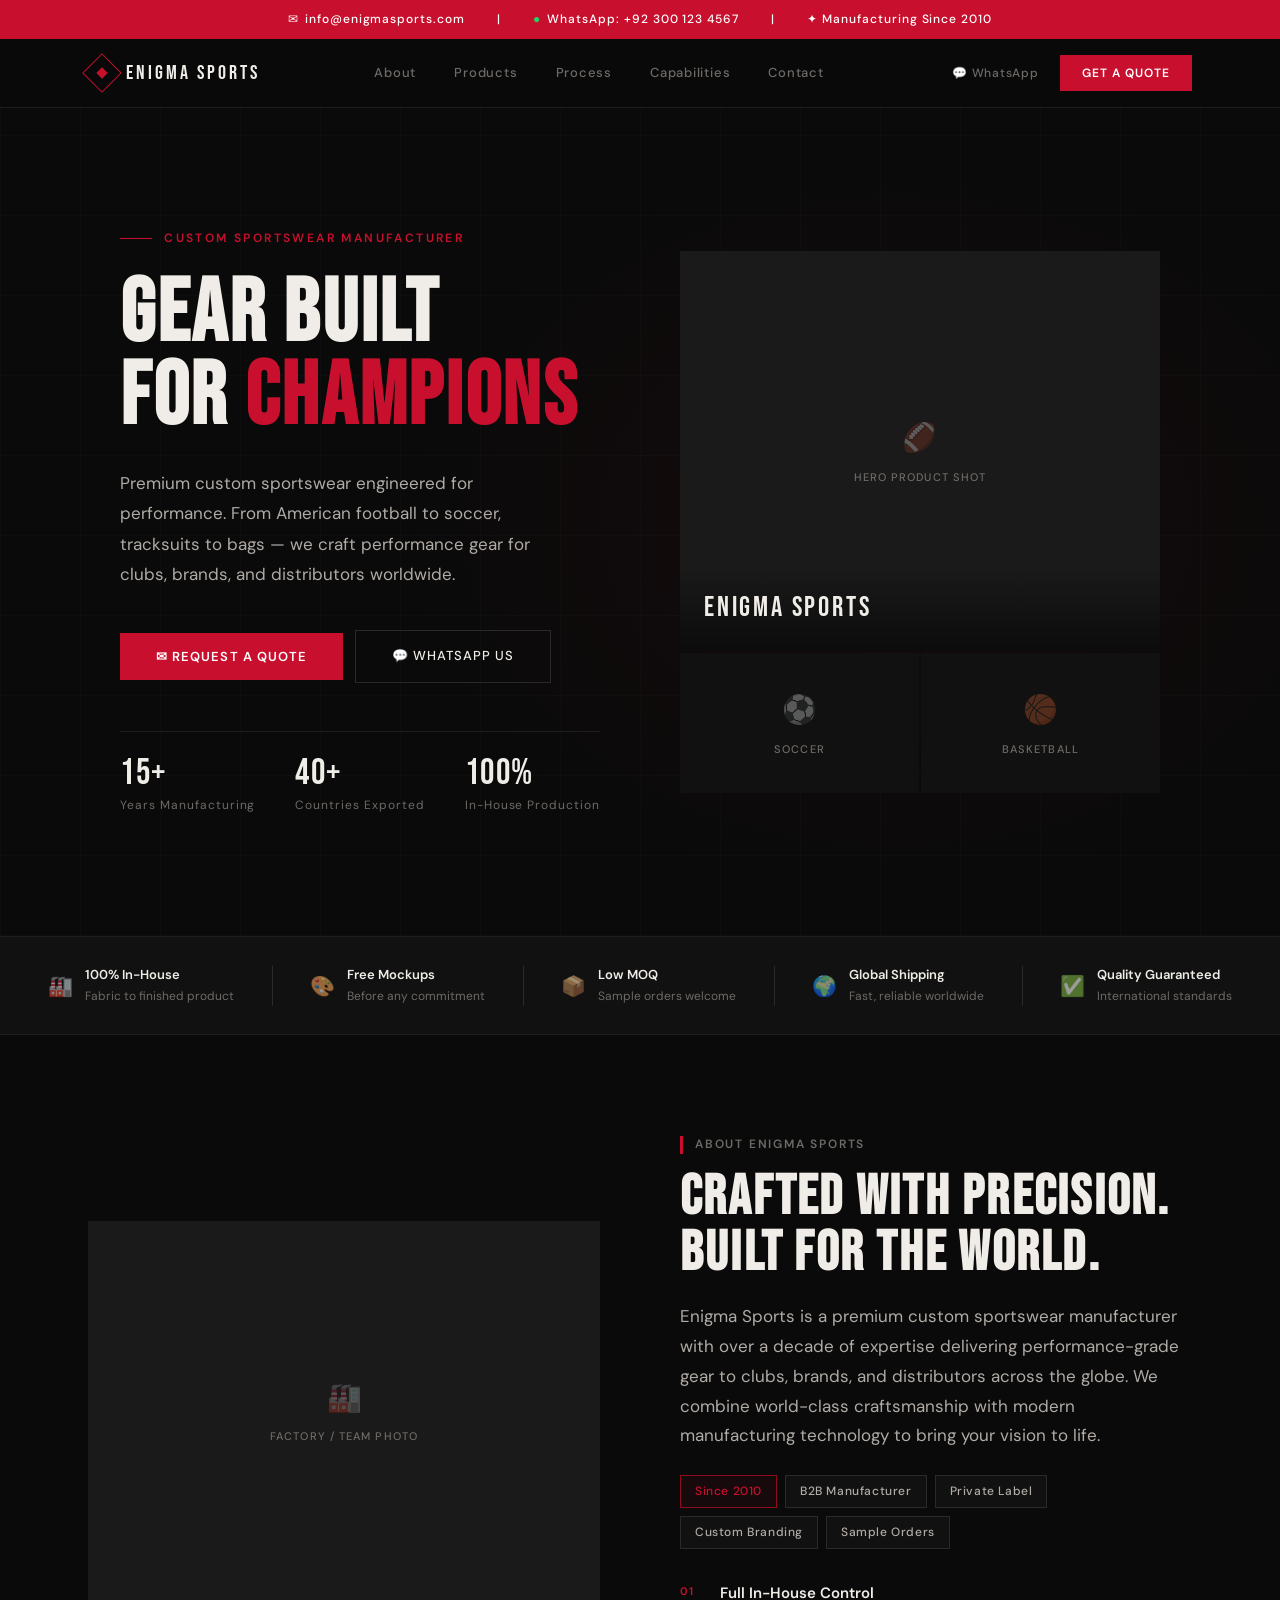
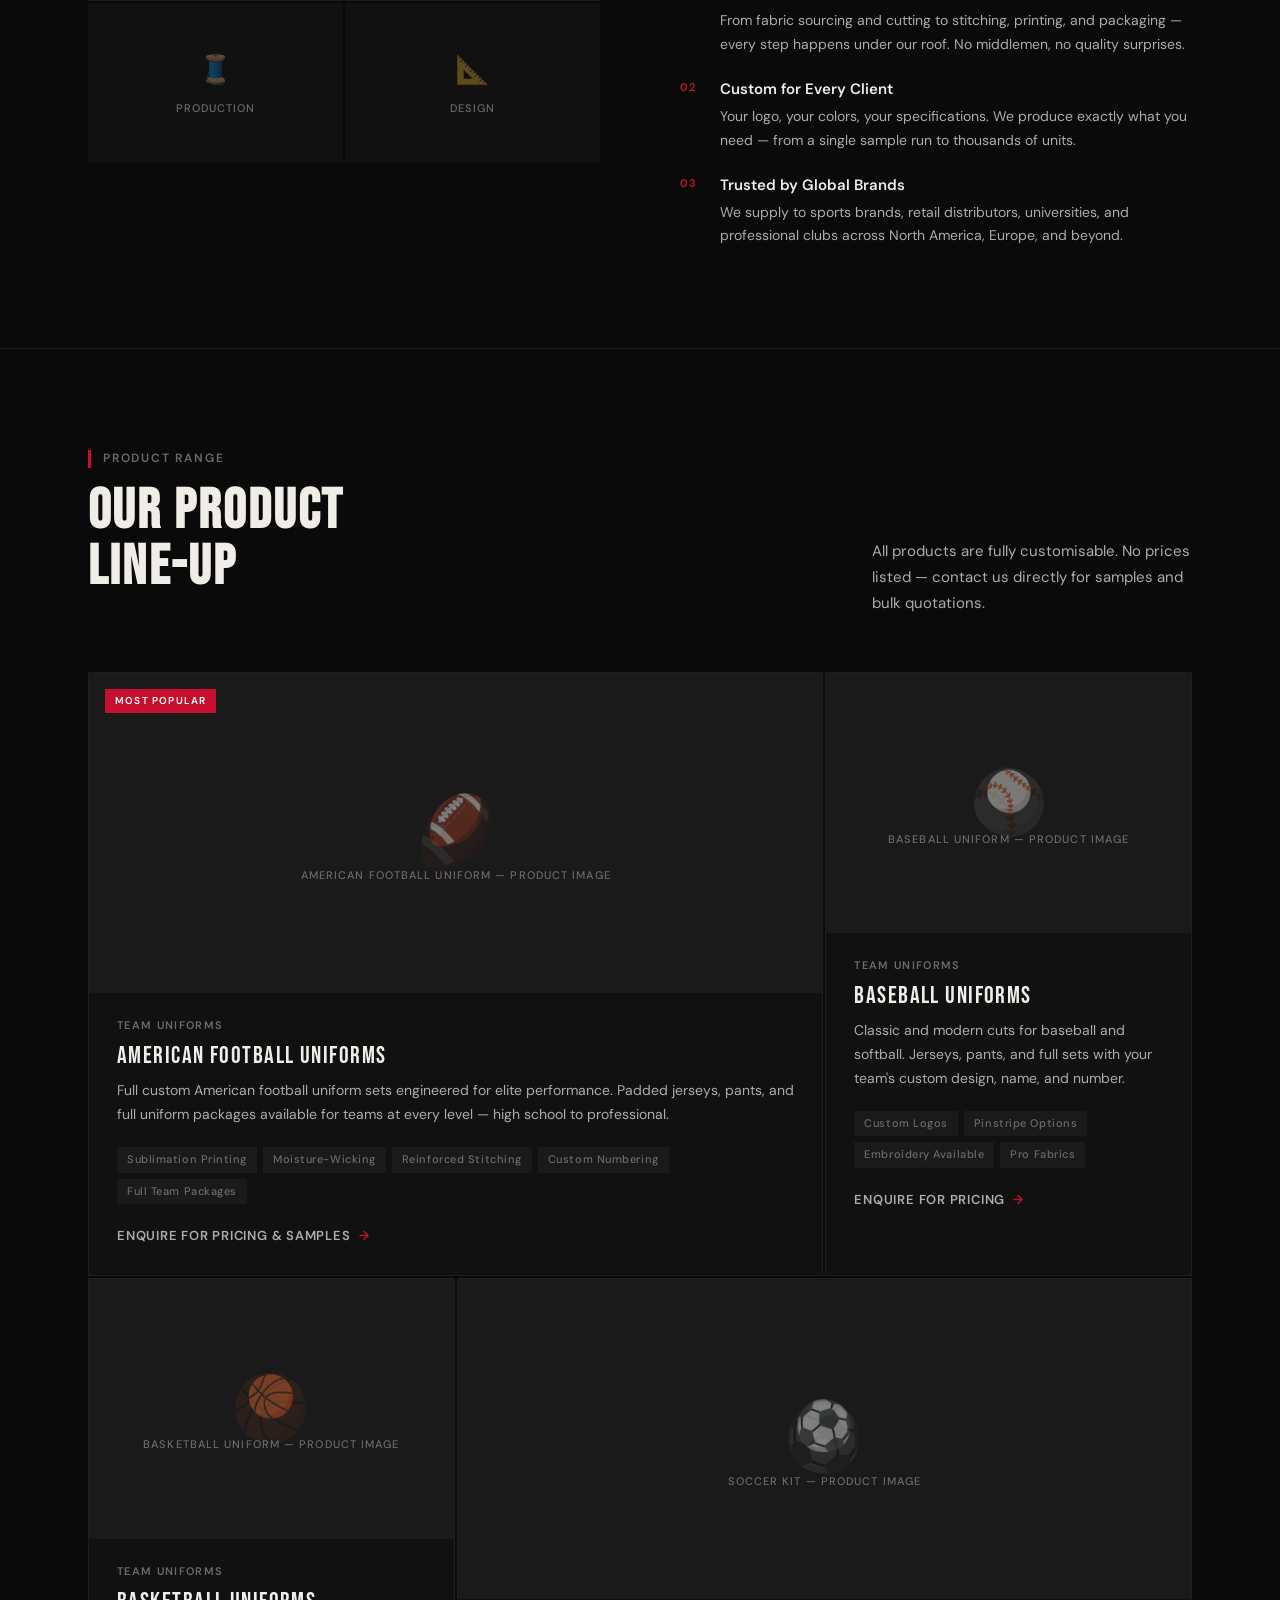
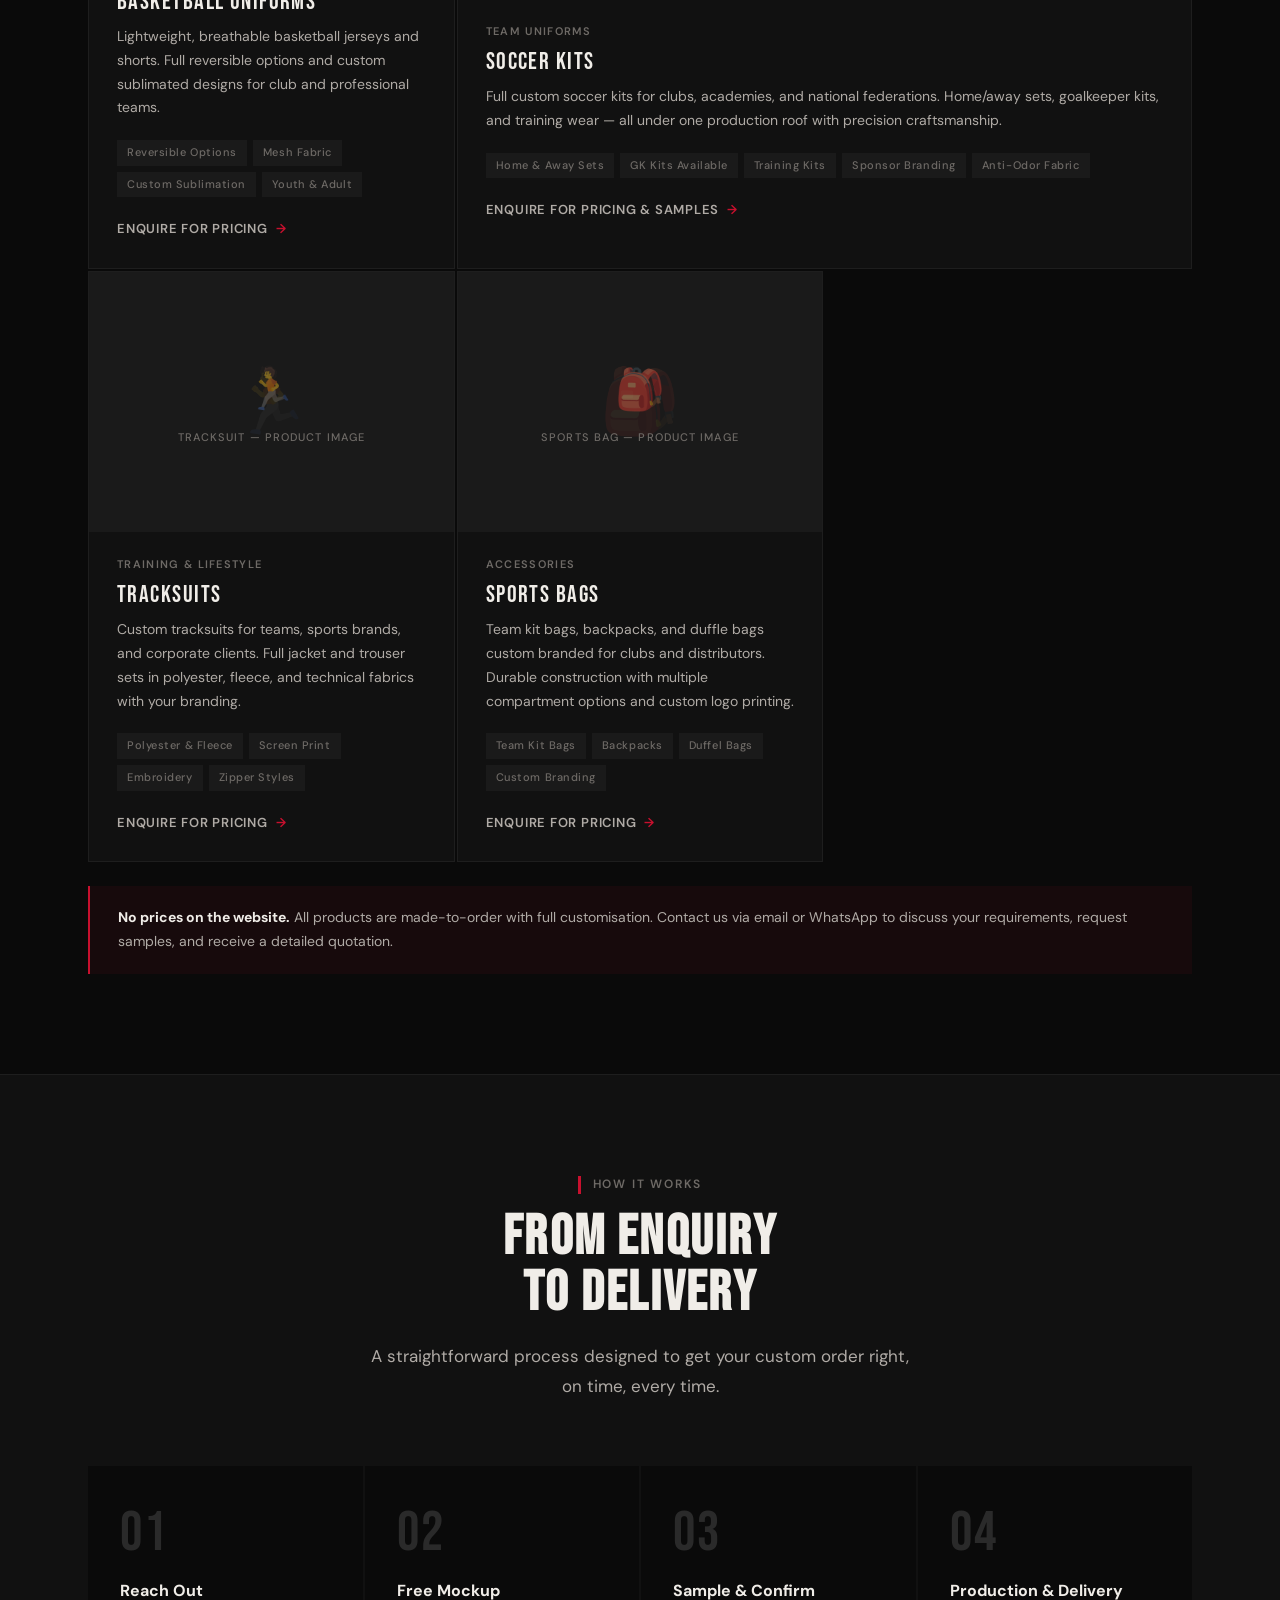
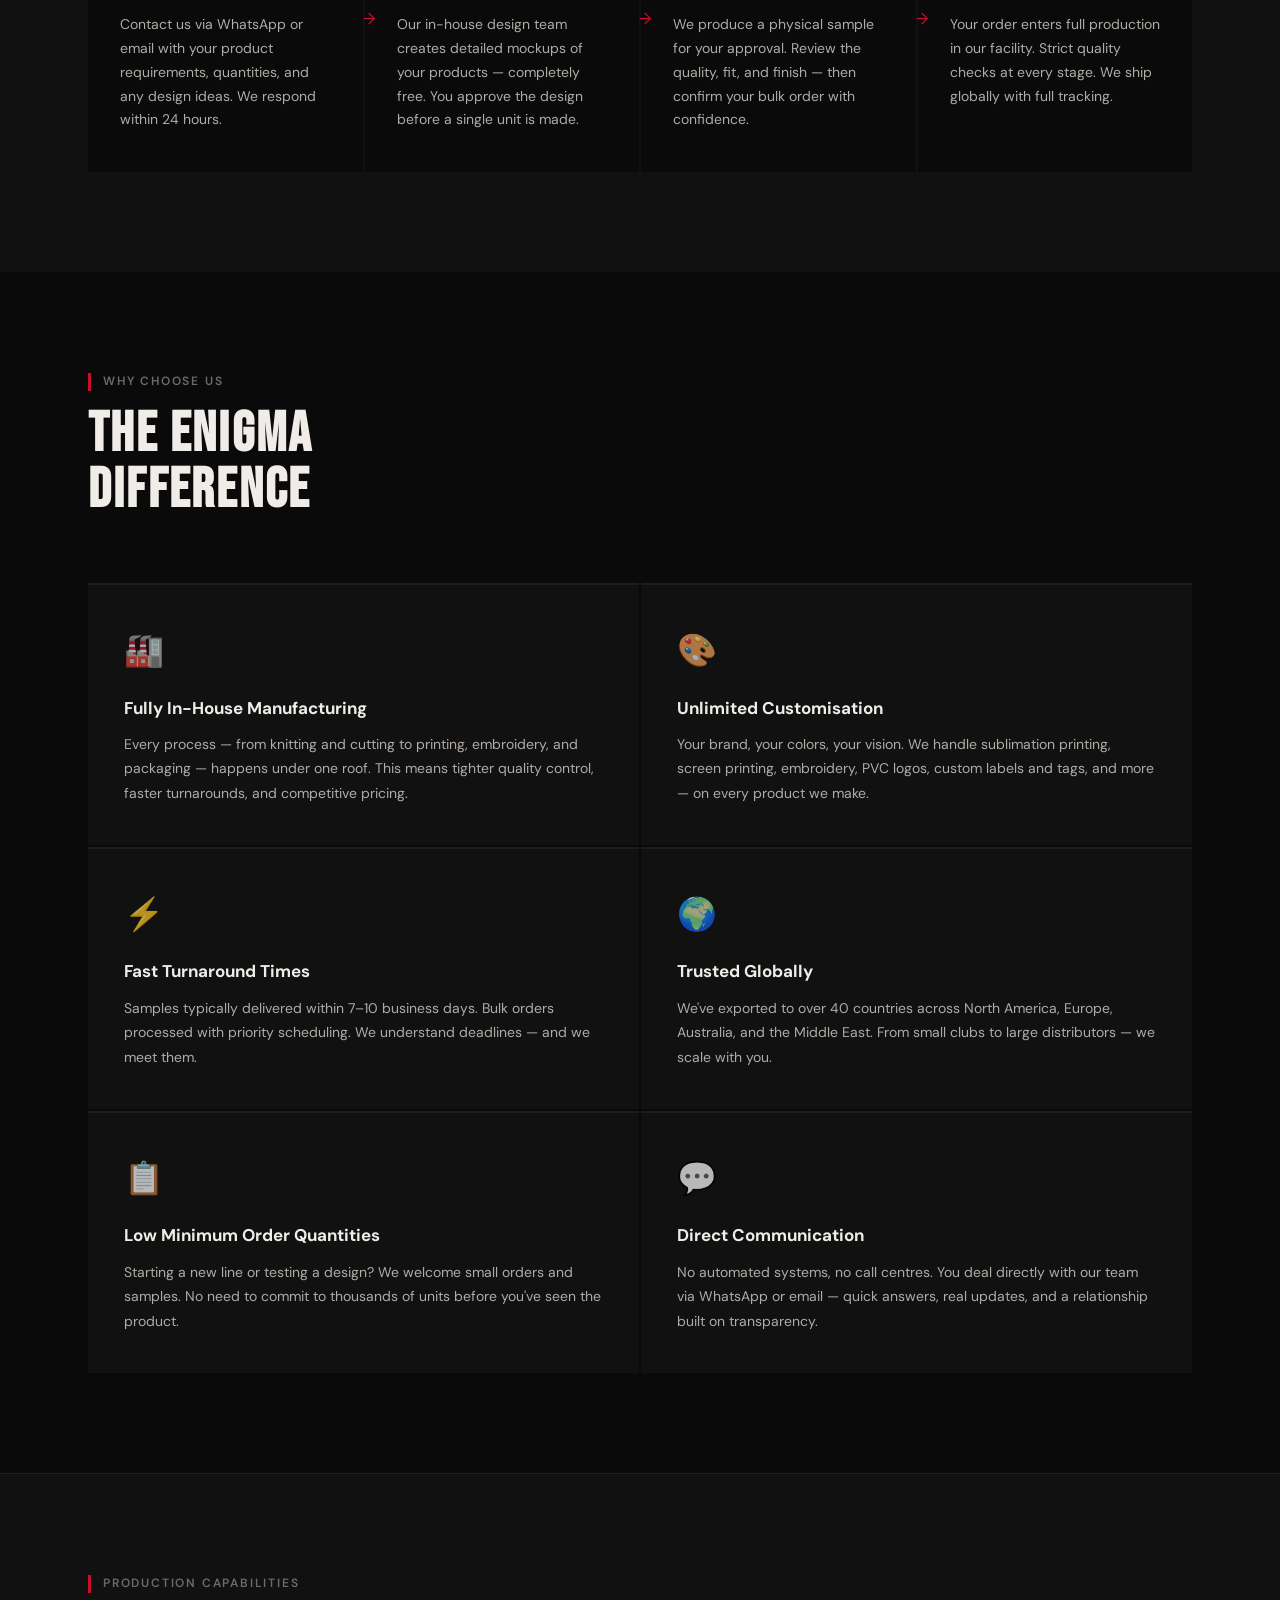
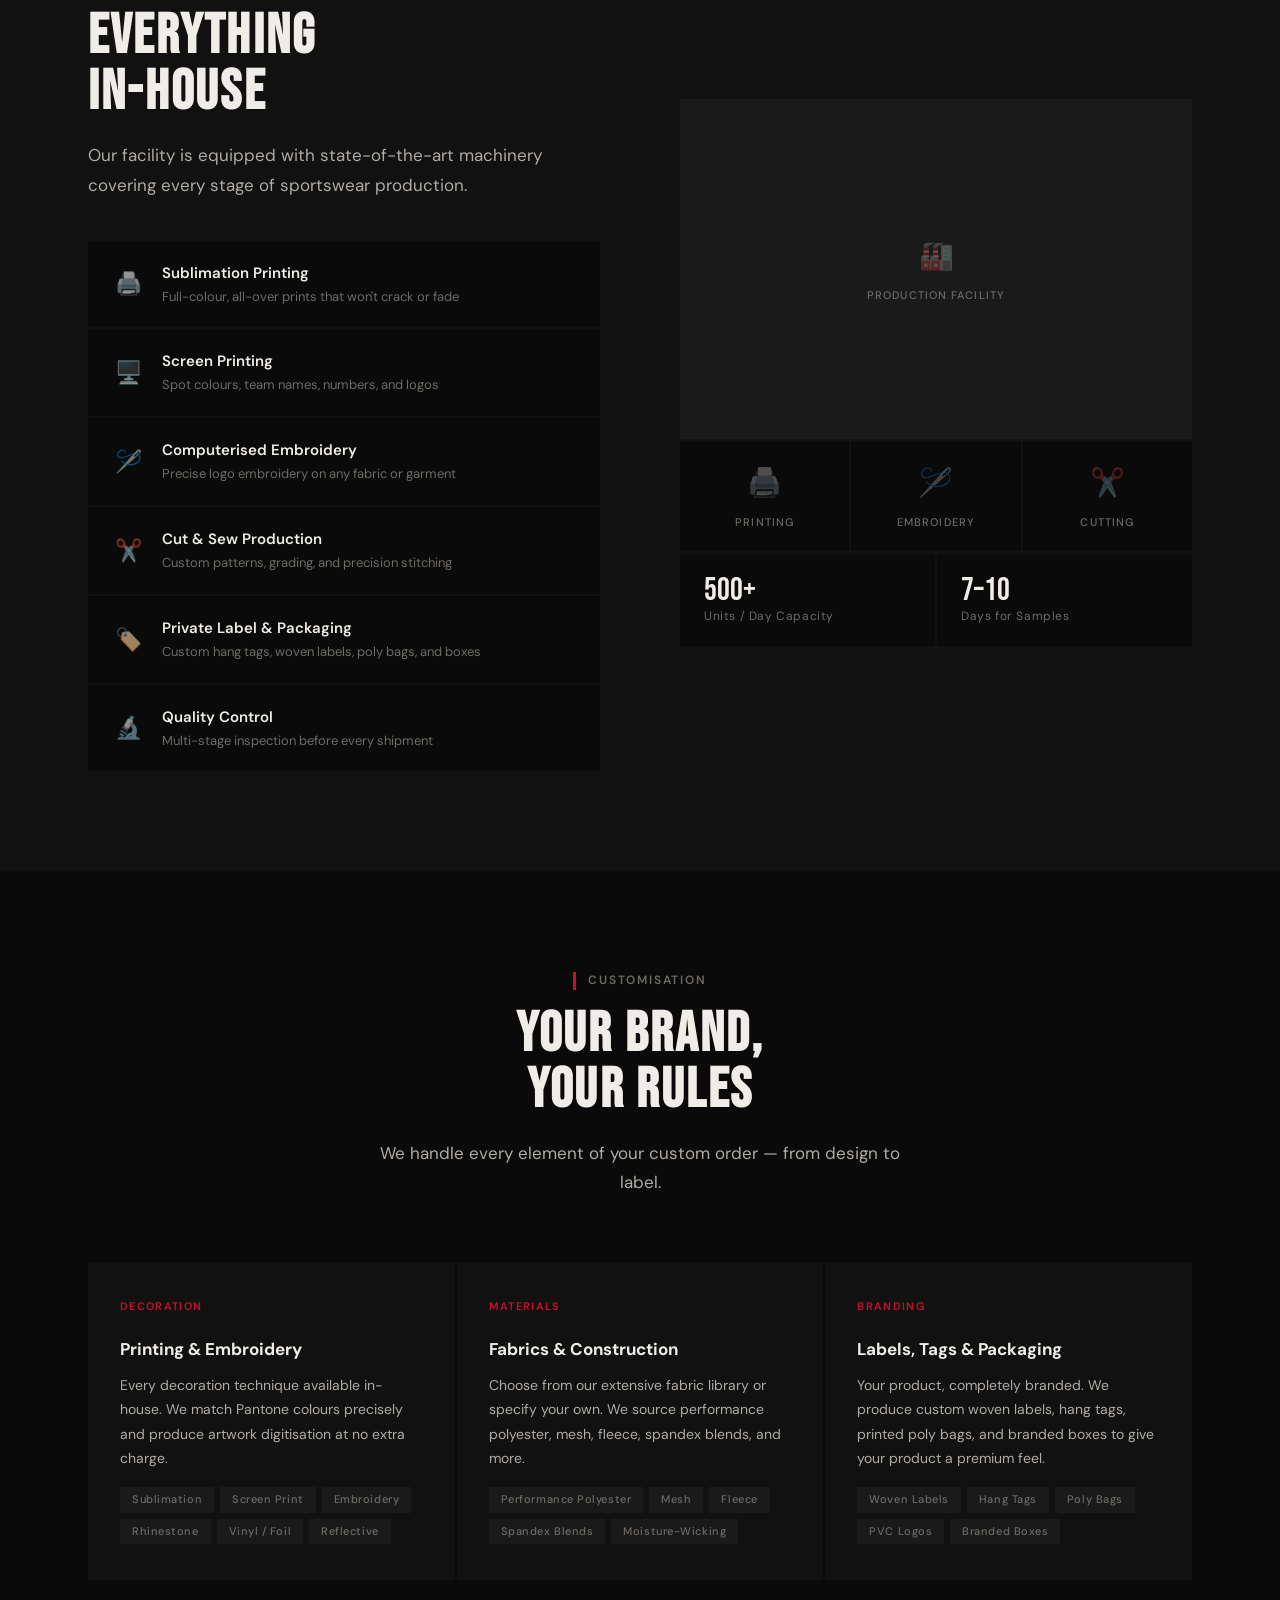
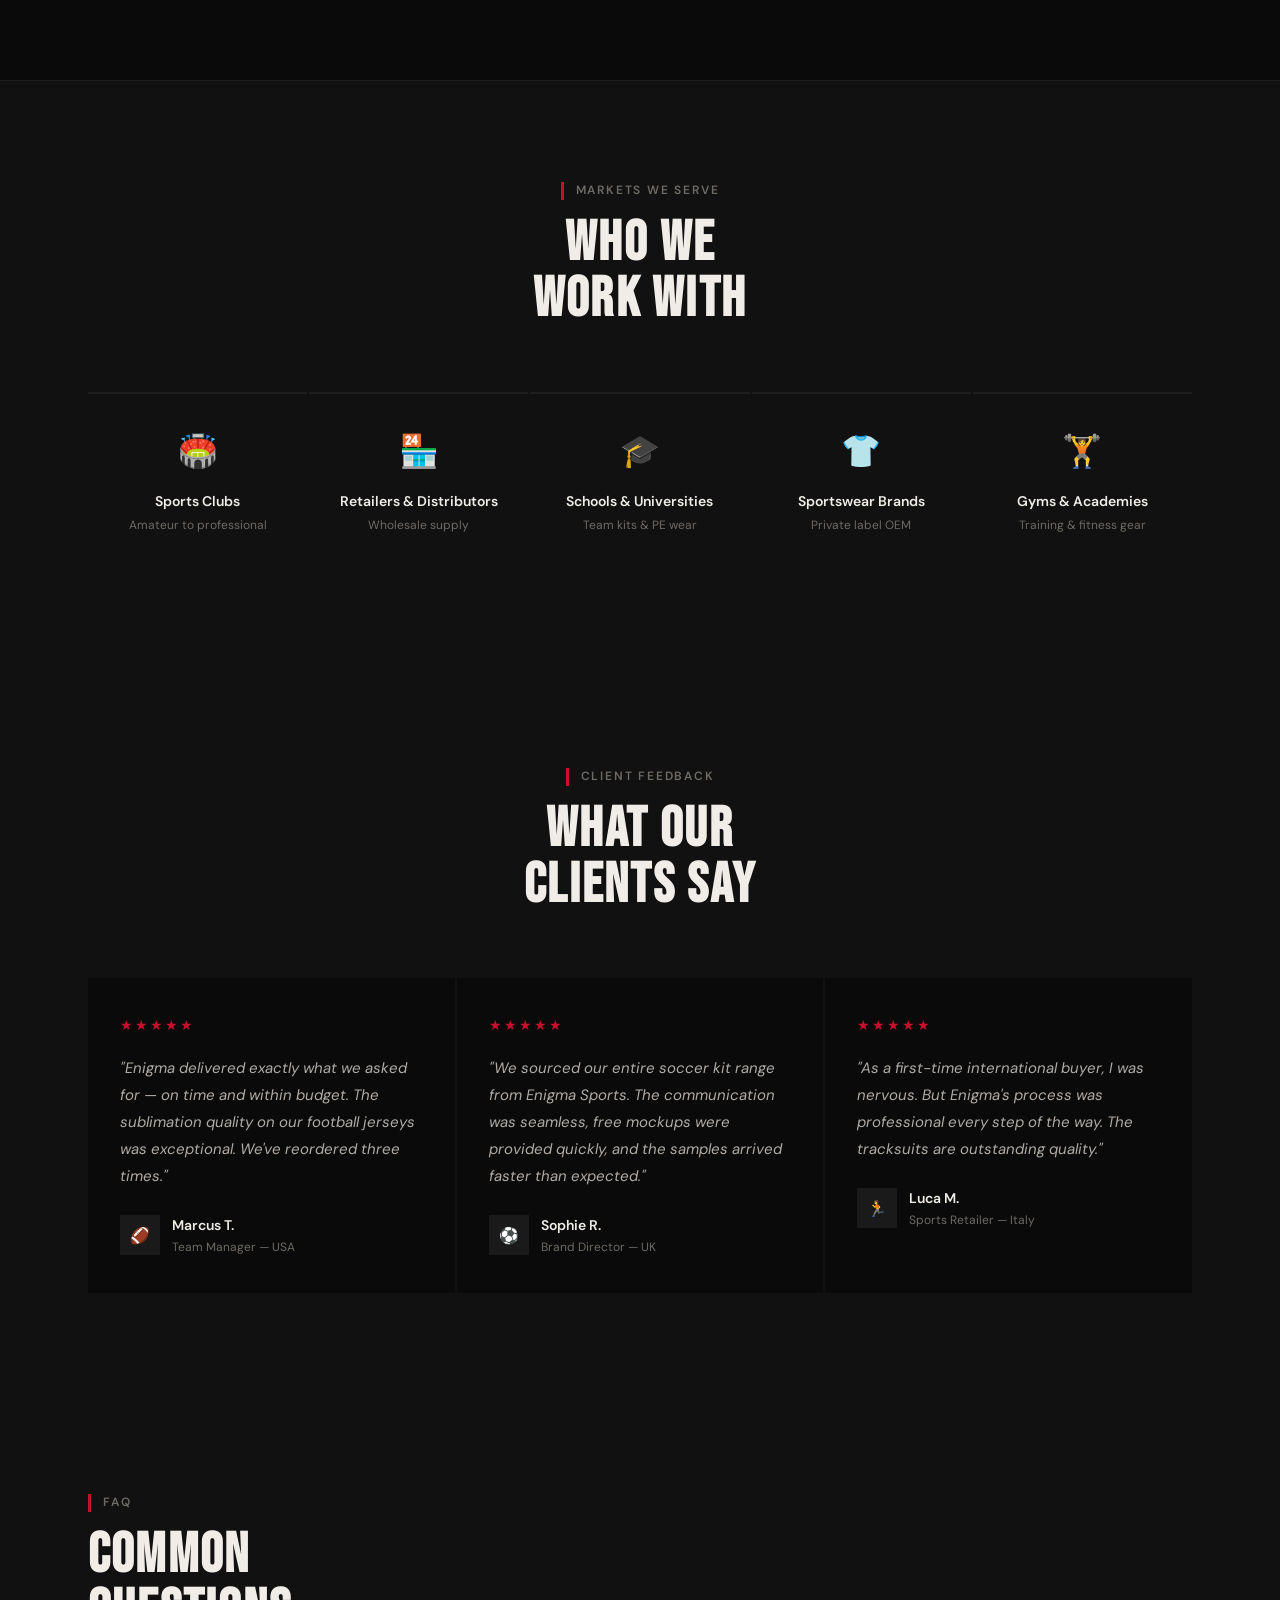
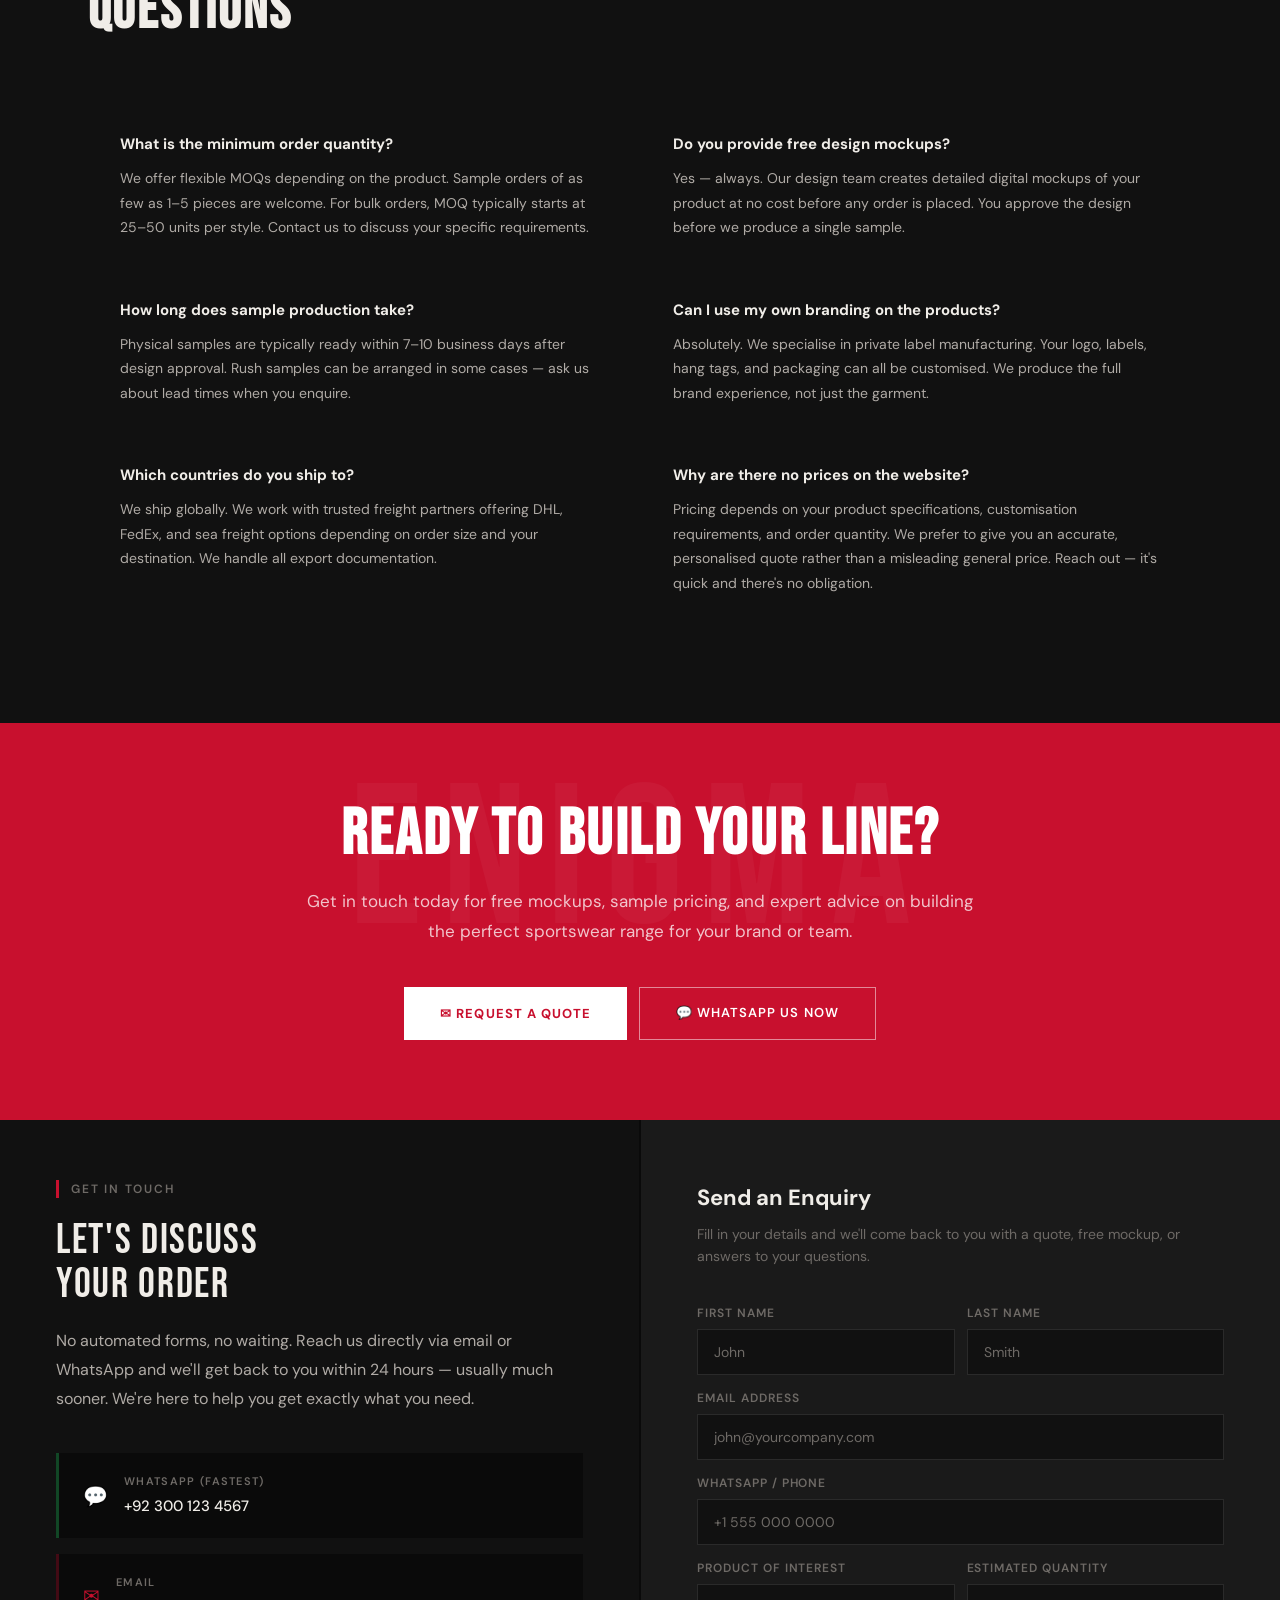
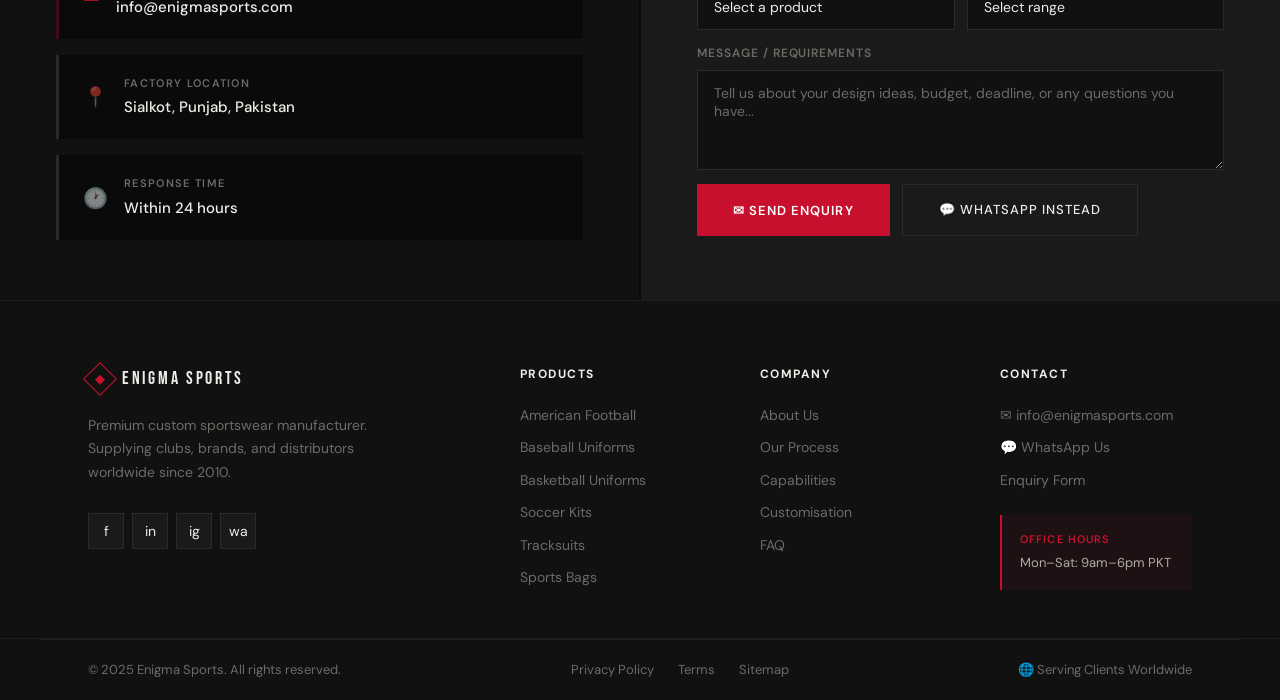
==== commit 7592d58b: "Remove excessive origin references from website copy Reduce repeated mentions of Sialkot and Pakista" ====
--- a/index.html
+++ b/index.html
@@ -5,21 +5,21 @@
   <meta name="viewport" content="width=device-width, initial-scale=1.0" />
 
   <!-- Primary Meta -->
-  <title>Enigma Sports — Custom Sportswear Manufacturer | Sialkot, Pakistan</title>
-  <meta name="description" content="Premium custom sportswear manufacturer based in Sialkot, Pakistan. American football, soccer, basketball uniforms, tracksuits, and sports bags for clubs, brands, and distributors worldwide." />
+  <title>Enigma Sports — Custom Sportswear Manufacturer</title>
+  <meta name="description" content="Premium custom sportswear manufacturer. American football, soccer, basketball uniforms, tracksuits, and sports bags for clubs, brands, and distributors worldwide." />
   <meta name="keywords" content="custom sportswear manufacturer, sportswear OEM, Sialkot manufacturer, American football uniforms, soccer kits, basketball uniforms, tracksuits, sports bags, private label sportswear" />
   <meta name="author" content="Enigma Sports" />
 
   <!-- Open Graph / Social Media -->
   <meta property="og:type" content="website" />
   <meta property="og:title" content="Enigma Sports — Custom Sportswear Manufacturer" />
-  <meta property="og:description" content="Premium custom sportswear manufactured in Sialkot — the world's sporting goods capital. Custom uniforms, tracksuits, and bags for clubs, brands, and distributors worldwide." />
+  <meta property="og:description" content="Premium custom sportswear crafted with precision. Custom uniforms, tracksuits, and bags for clubs, brands, and distributors worldwide." />
   <meta property="og:site_name" content="Enigma Sports" />
 
   <!-- Twitter Card -->
   <meta name="twitter:card" content="summary_large_image" />
   <meta name="twitter:title" content="Enigma Sports — Custom Sportswear Manufacturer" />
-  <meta name="twitter:description" content="Premium custom sportswear manufactured in Sialkot, Pakistan. Supplying clubs, brands, and distributors worldwide since 2010." />
+  <meta name="twitter:description" content="Premium custom sportswear. Supplying clubs, brands, and distributors worldwide since 2010." />
 
   <!-- Fonts -->
   <link rel="preconnect" href="https://fonts.googleapis.com" />
@@ -37,7 +37,7 @@
   <span>|</span>
   <a href="https://wa.me/923001234567"><span style="color:#25D366;">●</span> WhatsApp: +92 300 123 4567</a>
   <span>|</span>
-  <span>📍 Sialkot, Pakistan — Manufacturing Since 2010</span>
+  <span>✦ Manufacturing Since 2010</span>
 </div>
 
 <!-- NAV -->
@@ -79,10 +79,10 @@
     <div class="hero-content">
       <div class="hero-eyebrow">
         <div class="hero-eyebrow-line"></div>
-        Custom Sportswear Manufacturer · Sialkot, Pakistan
+        Custom Sportswear Manufacturer
       </div>
       <h1 class="hero-h1">GEAR BUILT<br>FOR <span class="highlight">CHAMPIONS</span></h1>
-      <p class="hero-body">Premium custom sportswear manufactured in Sialkot — the world's sporting goods capital. From American football to soccer, tracksuits to bags — we craft performance gear for clubs, brands, and distributors worldwide.</p>
+      <p class="hero-body">Premium custom sportswear engineered for performance. From American football to soccer, tracksuits to bags — we craft performance gear for clubs, brands, and distributors worldwide.</p>
       <div class="hero-cta-row">
         <button class="btn-red" onclick="document.getElementById('contact').scrollIntoView({behavior:'smooth'})">✉ Request a Quote</button>
         <a class="btn-outline" href="https://wa.me/923001234567">💬 WhatsApp Us</a>
@@ -200,8 +200,8 @@
       </div>
       <div class="about-content">
         <div class="section-tag"><div class="accent-bar"></div> About Enigma Sports</div>
-        <h2 class="section-h">BORN IN SIALKOT.<br>BUILT FOR THE WORLD.</h2>
-        <p class="section-sub">Enigma Sports is a premium custom sportswear manufacturer based in Sialkot — the city responsible for over 60% of the world's hand-stitched sports equipment. We combine decades of local craft with modern manufacturing technology to deliver performance-grade gear to clubs, brands, and distributors across the globe.</p>
+        <h2 class="section-h">CRAFTED WITH PRECISION.<br>BUILT FOR THE WORLD.</h2>
+        <p class="section-sub">Enigma Sports is a premium custom sportswear manufacturer with over a decade of expertise delivering performance-grade gear to clubs, brands, and distributors across the globe. We combine world-class craftsmanship with modern manufacturing technology to bring your vision to life.</p>
         <div class="about-badges" style="margin-top:24px;">
           <span class="badge accent">Since 2010</span>
           <span class="badge">B2B Manufacturer</span>
@@ -431,7 +431,7 @@
       <div class="process-step">
         <div class="process-num">04</div>
         <div class="process-title">Production & Delivery</div>
-        <div class="process-desc">Your order enters full production in our Sialkot facility. Strict quality checks at every stage. We ship globally with full tracking.</div>
+        <div class="process-desc">Your order enters full production in our facility. Strict quality checks at every stage. We ship globally with full tracking.</div>
       </div>
     </div>
   </div>
@@ -446,7 +446,7 @@
       <div class="why-card">
         <div class="why-icon">🏭</div>
         <div class="why-title">Fully In-House Manufacturing</div>
-        <div class="why-desc">Every process — from knitting and cutting to printing, embroidery, and packaging — happens under one roof in Sialkot. This means tighter quality control, faster turnarounds, and competitive pricing.</div>
+        <div class="why-desc">Every process — from knitting and cutting to printing, embroidery, and packaging — happens under one roof. This means tighter quality control, faster turnarounds, and competitive pricing.</div>
       </div>
       <div class="why-card">
         <div class="why-icon">🎨</div>
@@ -486,7 +486,7 @@
       <div>
         <div class="section-tag"><div class="accent-bar"></div> Production Capabilities</div>
         <h2 class="section-h">EVERYTHING<br>IN-HOUSE</h2>
-        <p class="section-sub">Our Sialkot facility is equipped with state-of-the-art machinery covering every stage of sportswear production.</p>
+        <p class="section-sub">Our facility is equipped with state-of-the-art machinery covering every stage of sportswear production.</p>
         <div class="caps-list">
           <div class="caps-item">
             <div class="caps-item-icon">🖨️</div>
@@ -684,7 +684,7 @@
       </div>
       <div class="testimonial-card">
         <div class="testimonial-stars">★★★★★</div>
-        <p class="testimonial-text">"As a first-time buyer from Pakistan, I was nervous. But Enigma's process was professional every step of the way. The tracksuits are outstanding quality."</p>
+        <p class="testimonial-text">"As a first-time international buyer, I was nervous. But Enigma's process was professional every step of the way. The tracksuits are outstanding quality."</p>
         <div class="testimonial-author">
           <div class="testimonial-avatar">🏃</div>
           <div>
@@ -850,7 +850,7 @@
         <div class="footer-diamond"><div class="footer-diamond-inner"></div></div>
         <span class="footer-brand-name">ENIGMA SPORTS</span>
       </div>
-      <p class="footer-tagline">Premium custom sportswear manufacturer based in Sialkot, Pakistan. Supplying clubs, brands, and distributors worldwide since 2010.</p>
+      <p class="footer-tagline">Premium custom sportswear manufacturer. Supplying clubs, brands, and distributors worldwide since 2010.</p>
       <div class="footer-socials">
         <div class="social-btn">f</div>
         <div class="social-btn">in</div>
@@ -894,13 +894,13 @@
   </div>
   <div style="border-top:1px solid var(--border);">
     <div class="footer-bottom">
-      <div class="footer-copy">© 2025 Enigma Sports. All rights reserved. Sialkot, Pakistan.</div>
+      <div class="footer-copy">© 2025 Enigma Sports. All rights reserved.</div>
       <div class="footer-bottom-links">
         <a class="footer-bottom-link" href="#">Privacy Policy</a>
         <a class="footer-bottom-link" href="#">Terms</a>
         <a class="footer-bottom-link" href="#">Sitemap</a>
       </div>
-      <div class="footer-location">📍 Sialkot, Punjab, Pakistan</div>
+      <div class="footer-location">🌐 Serving Clients Worldwide</div>
     </div>
   </div>
 </footer>
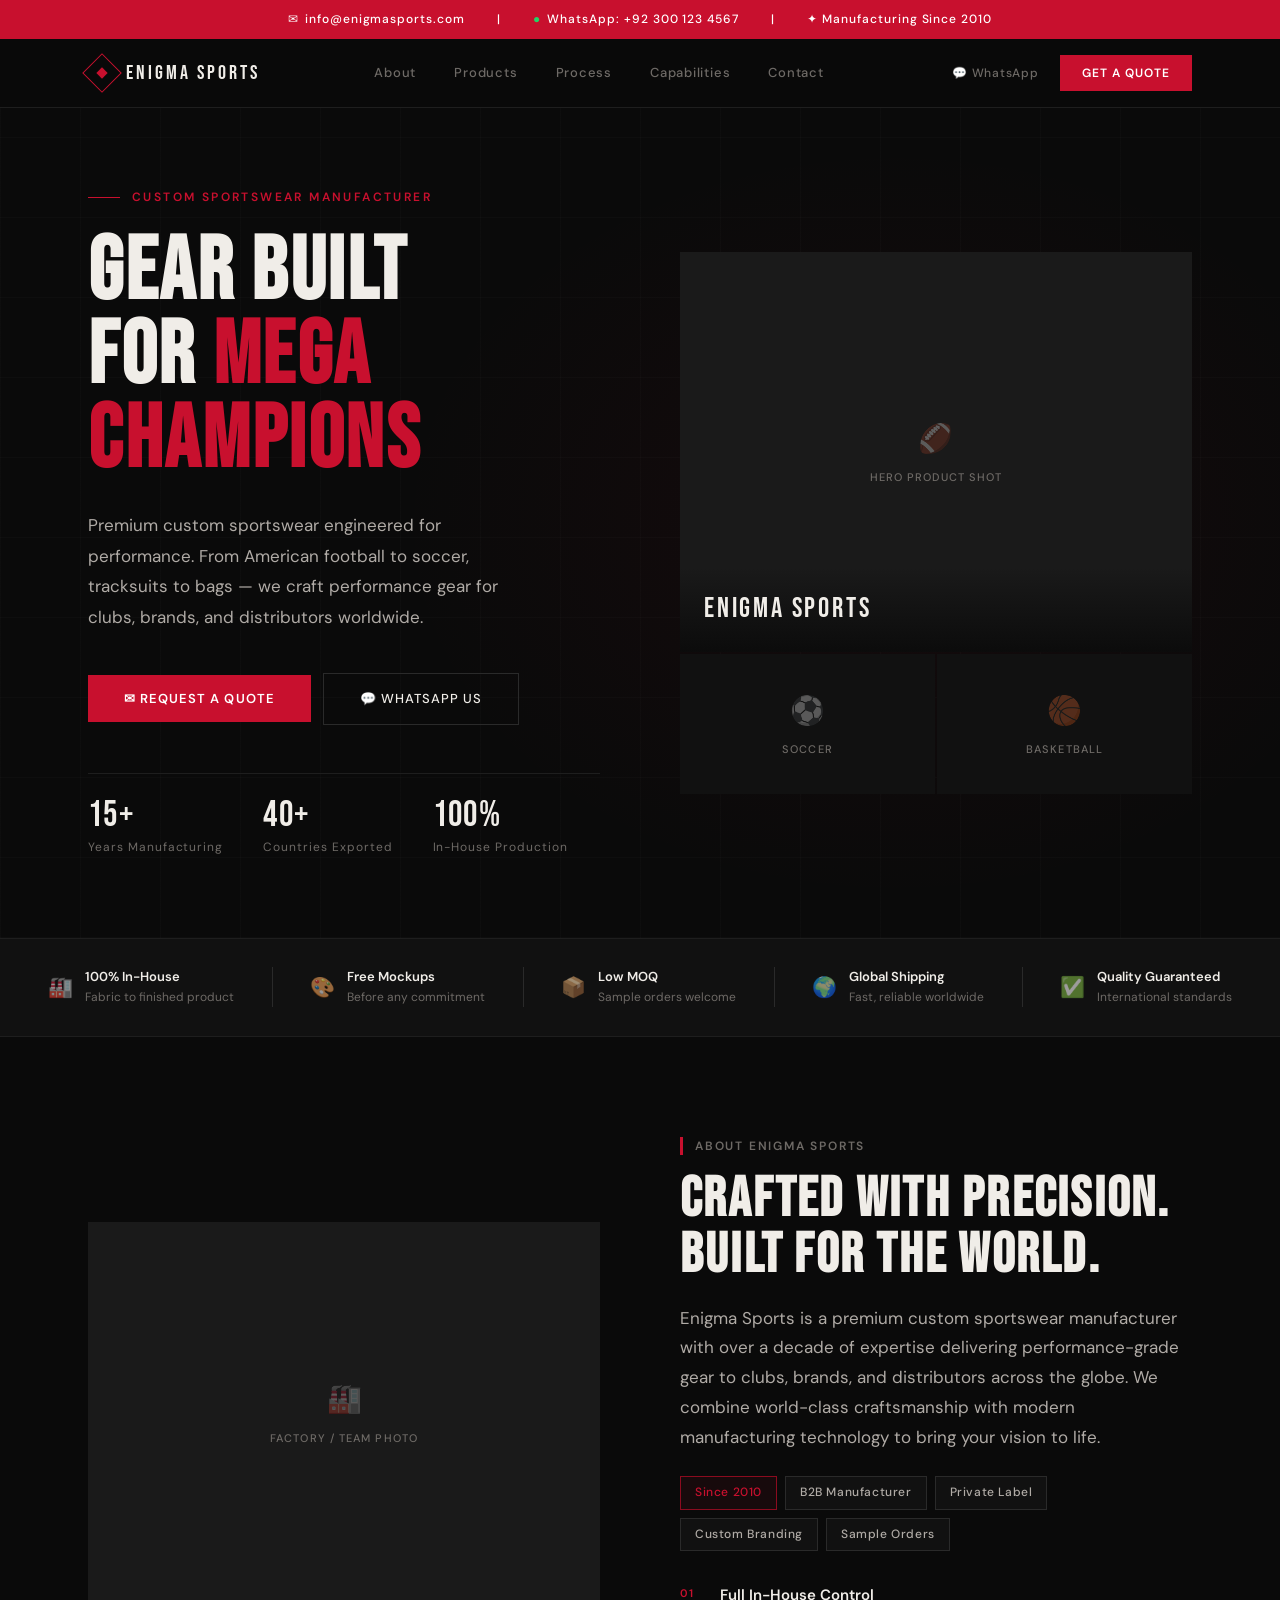
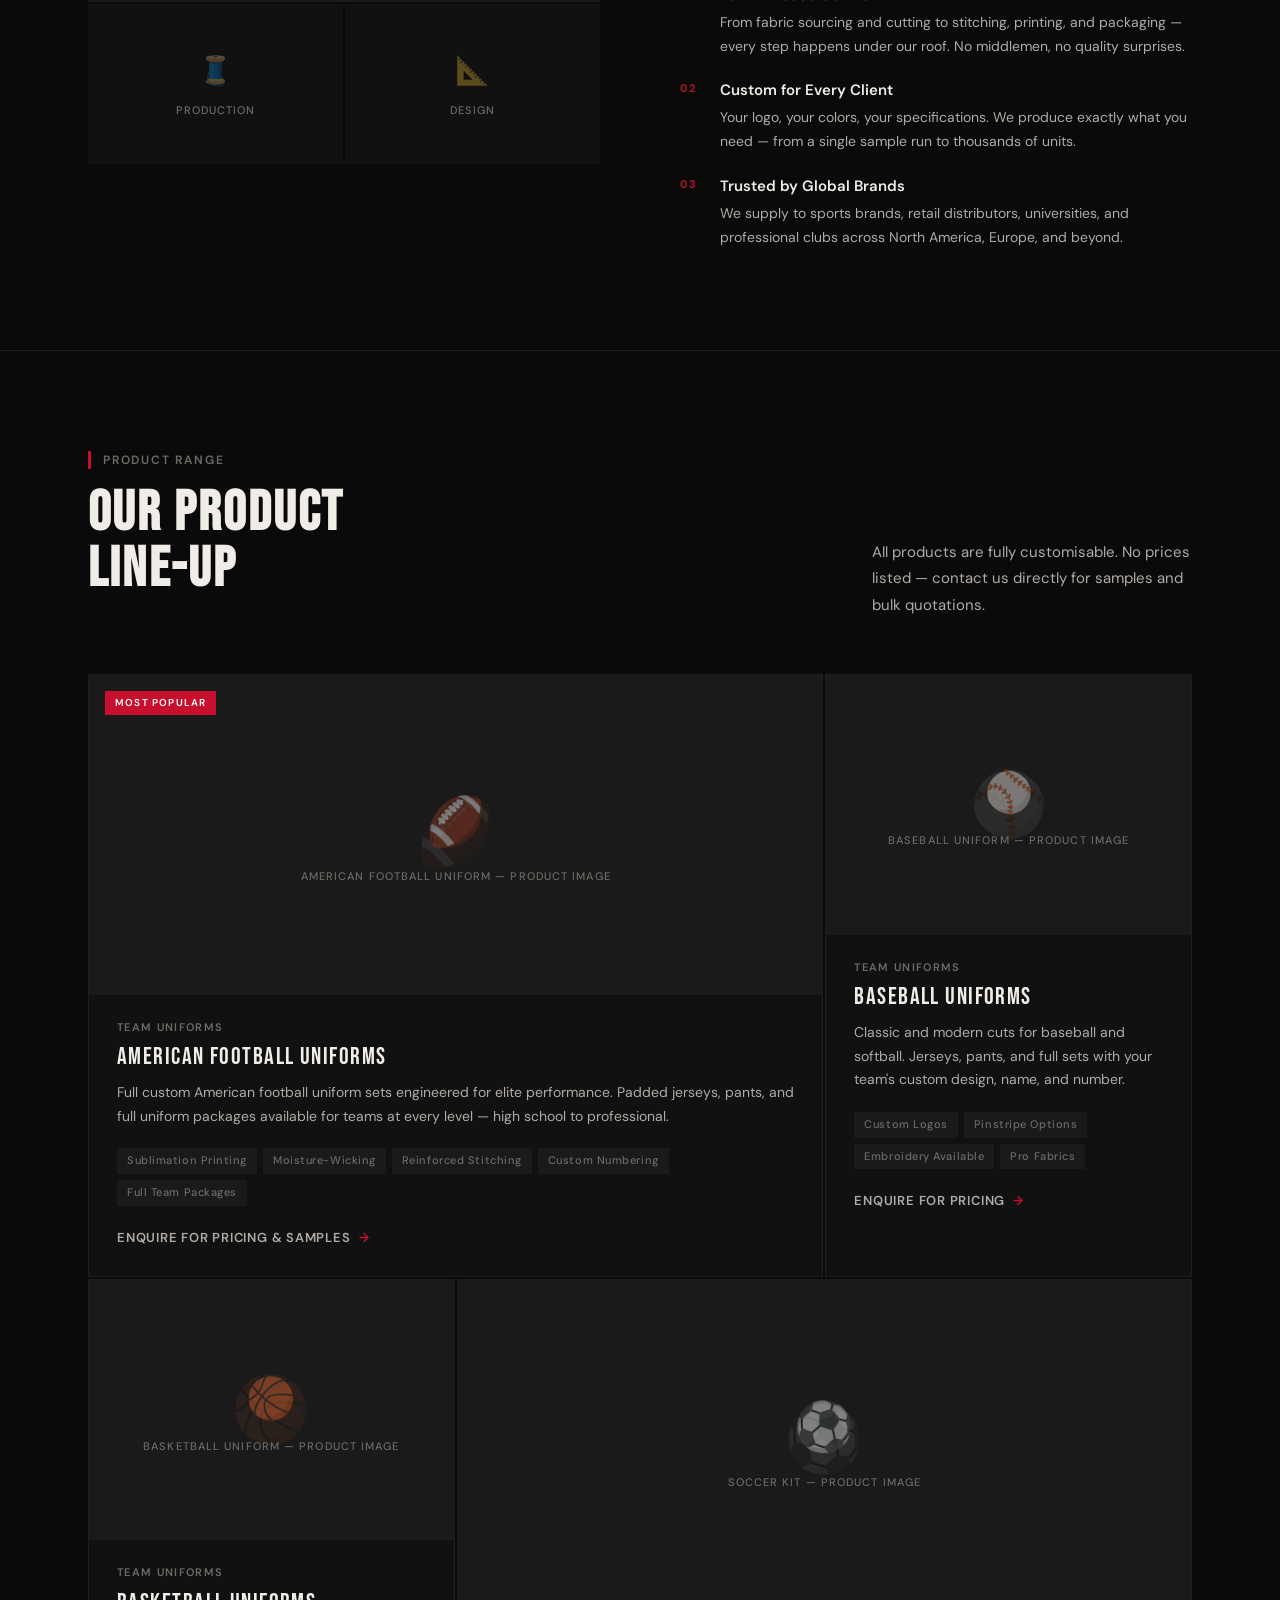
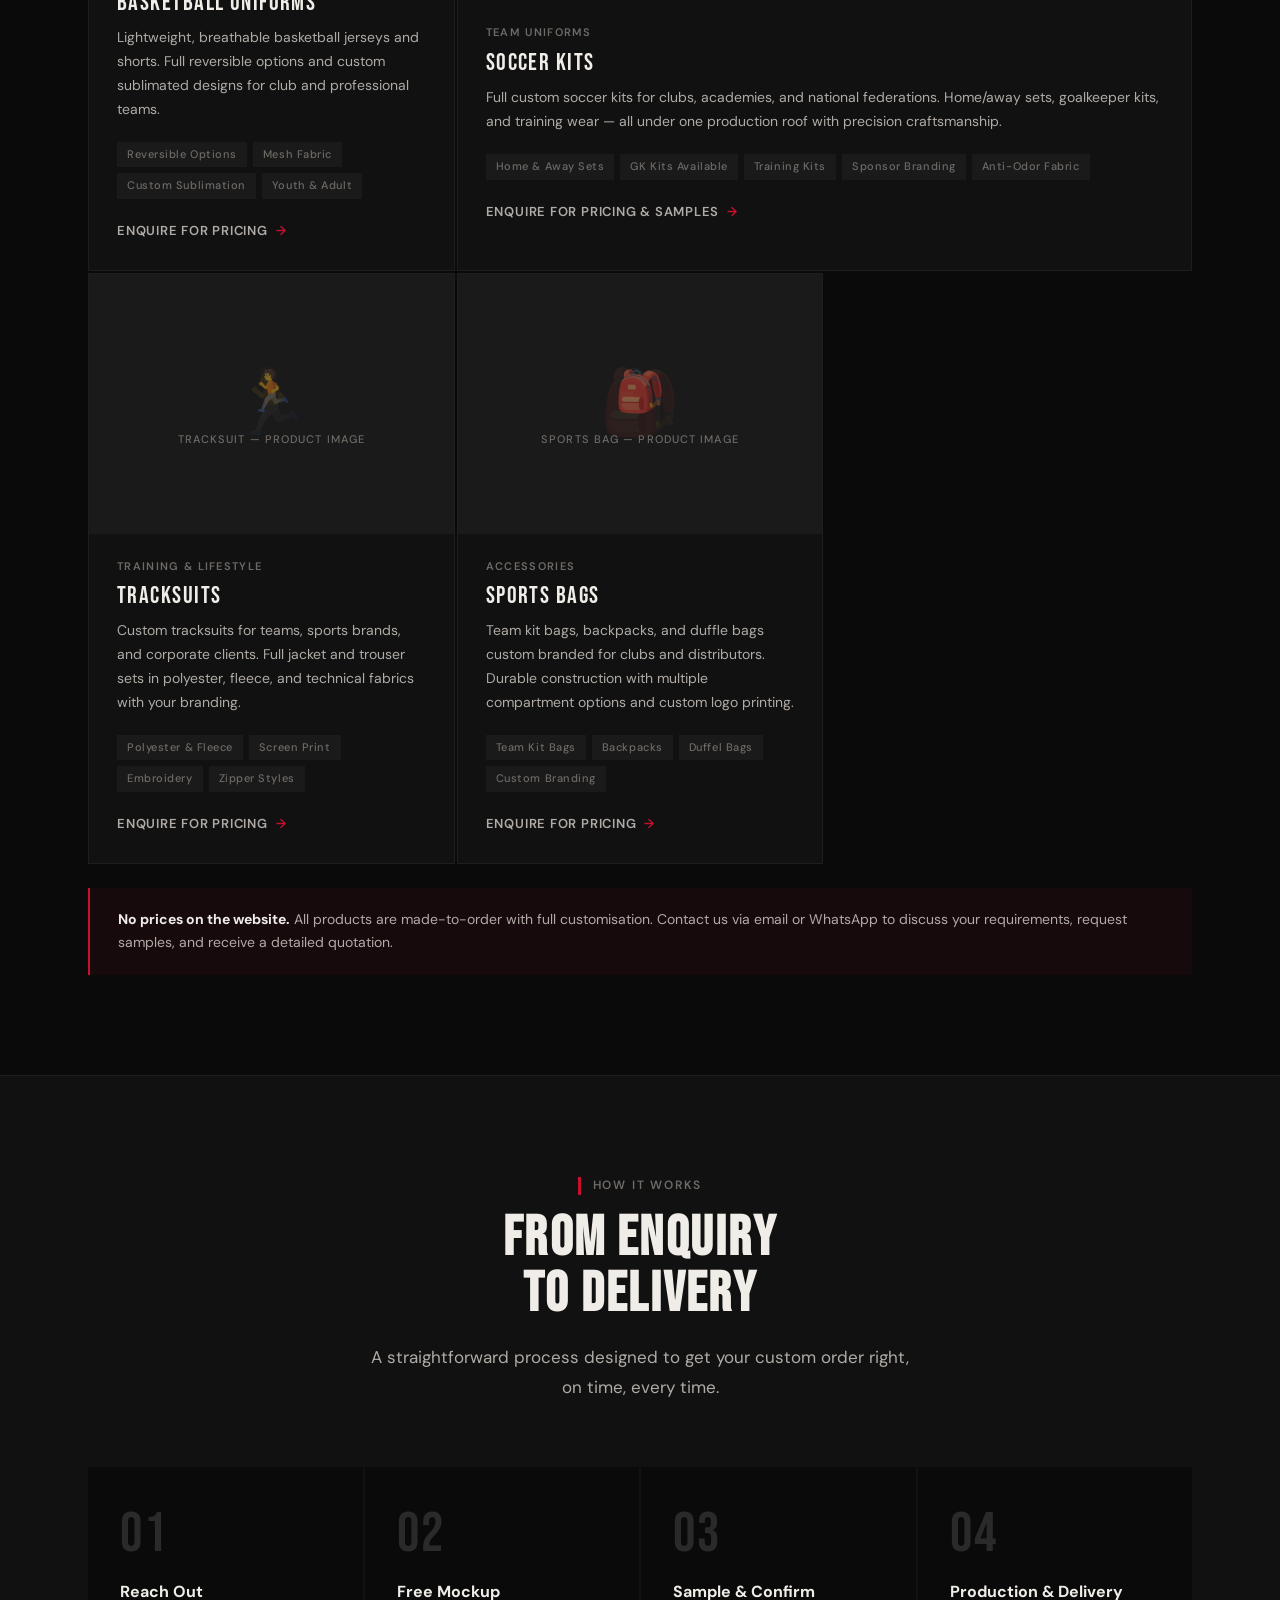
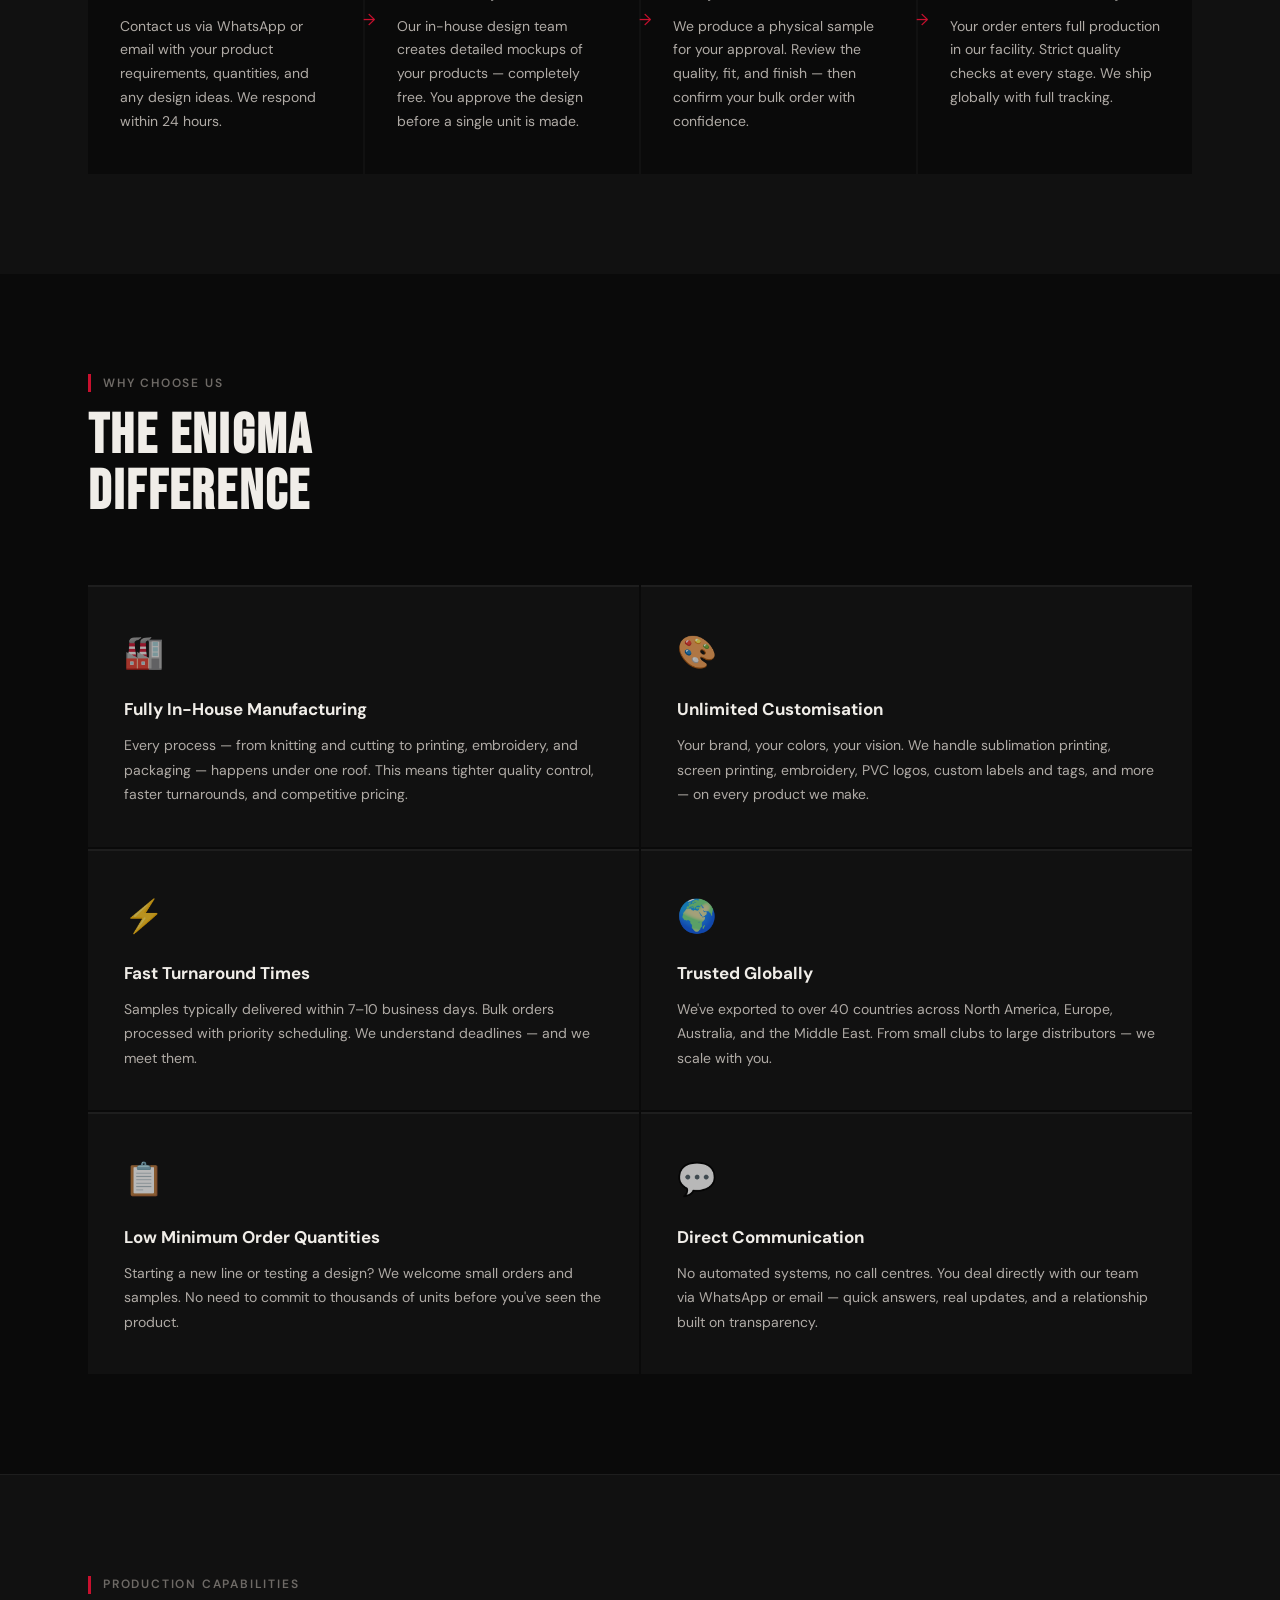
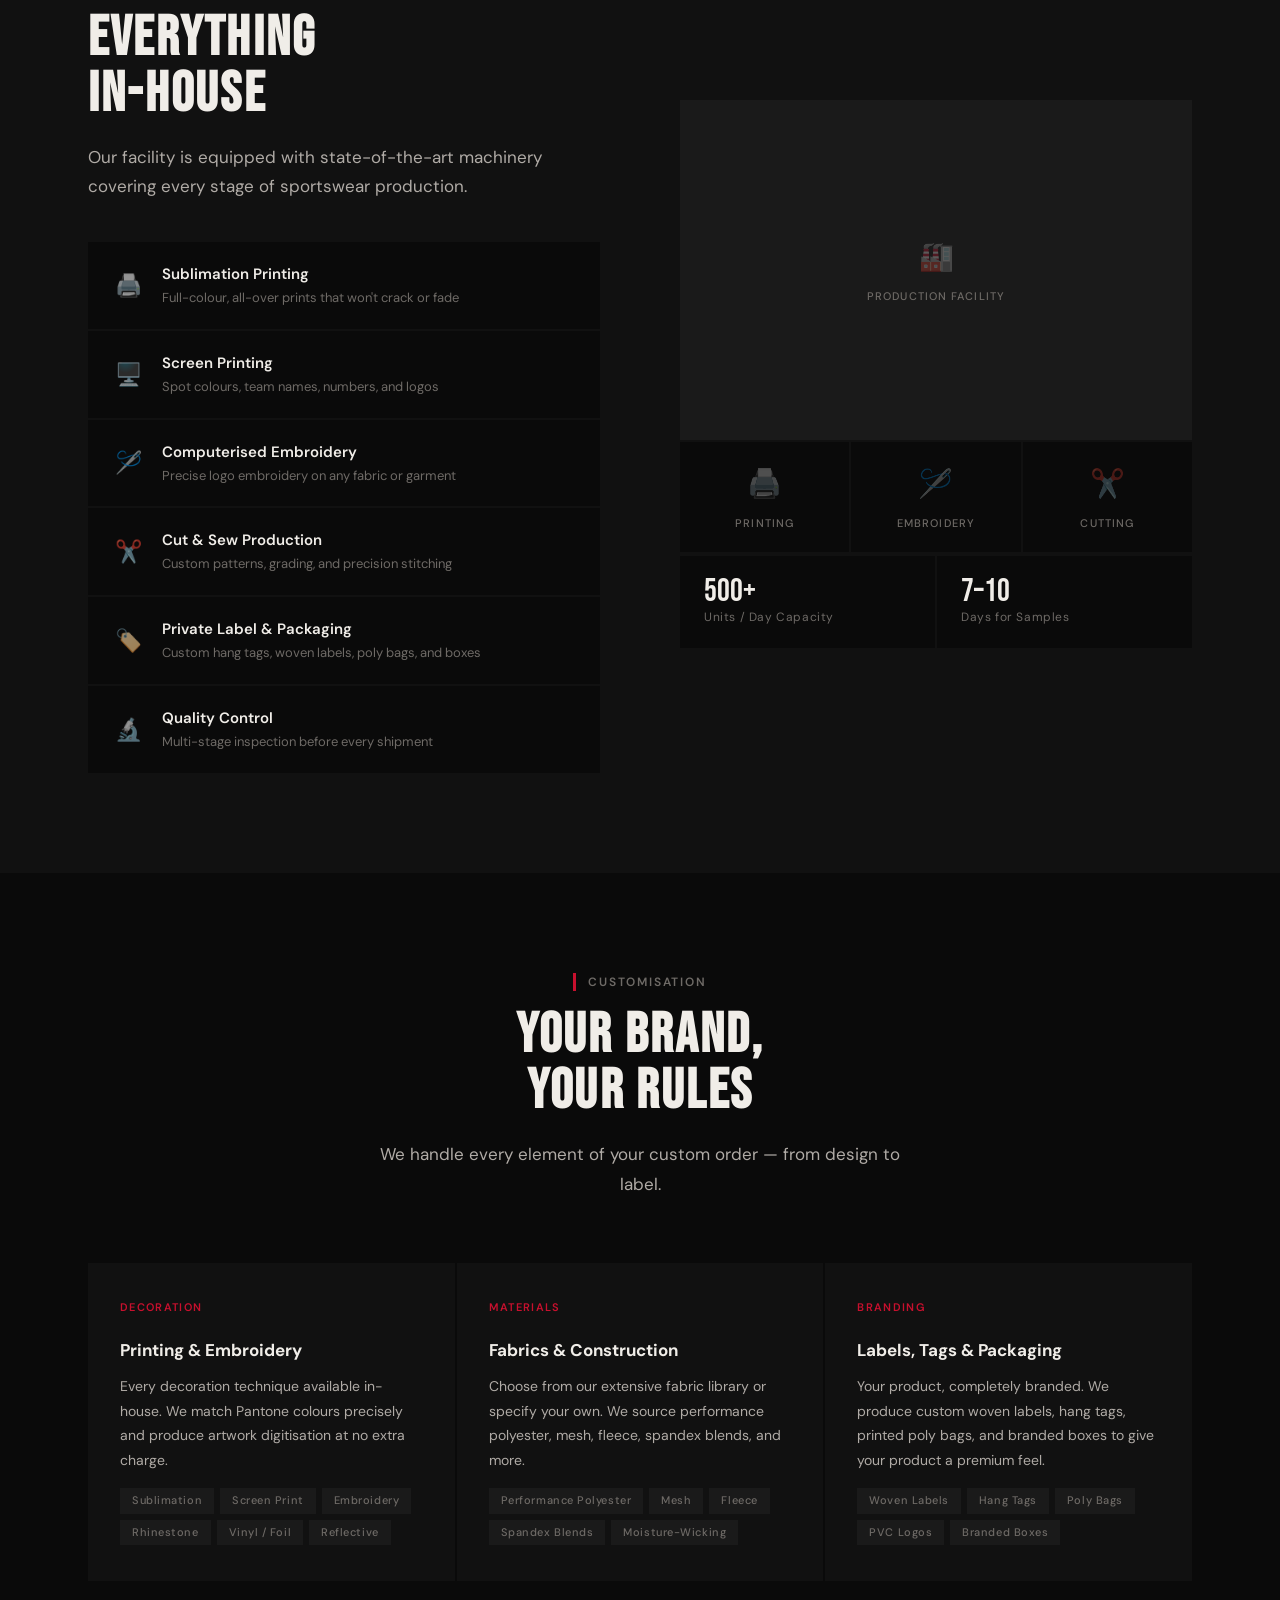
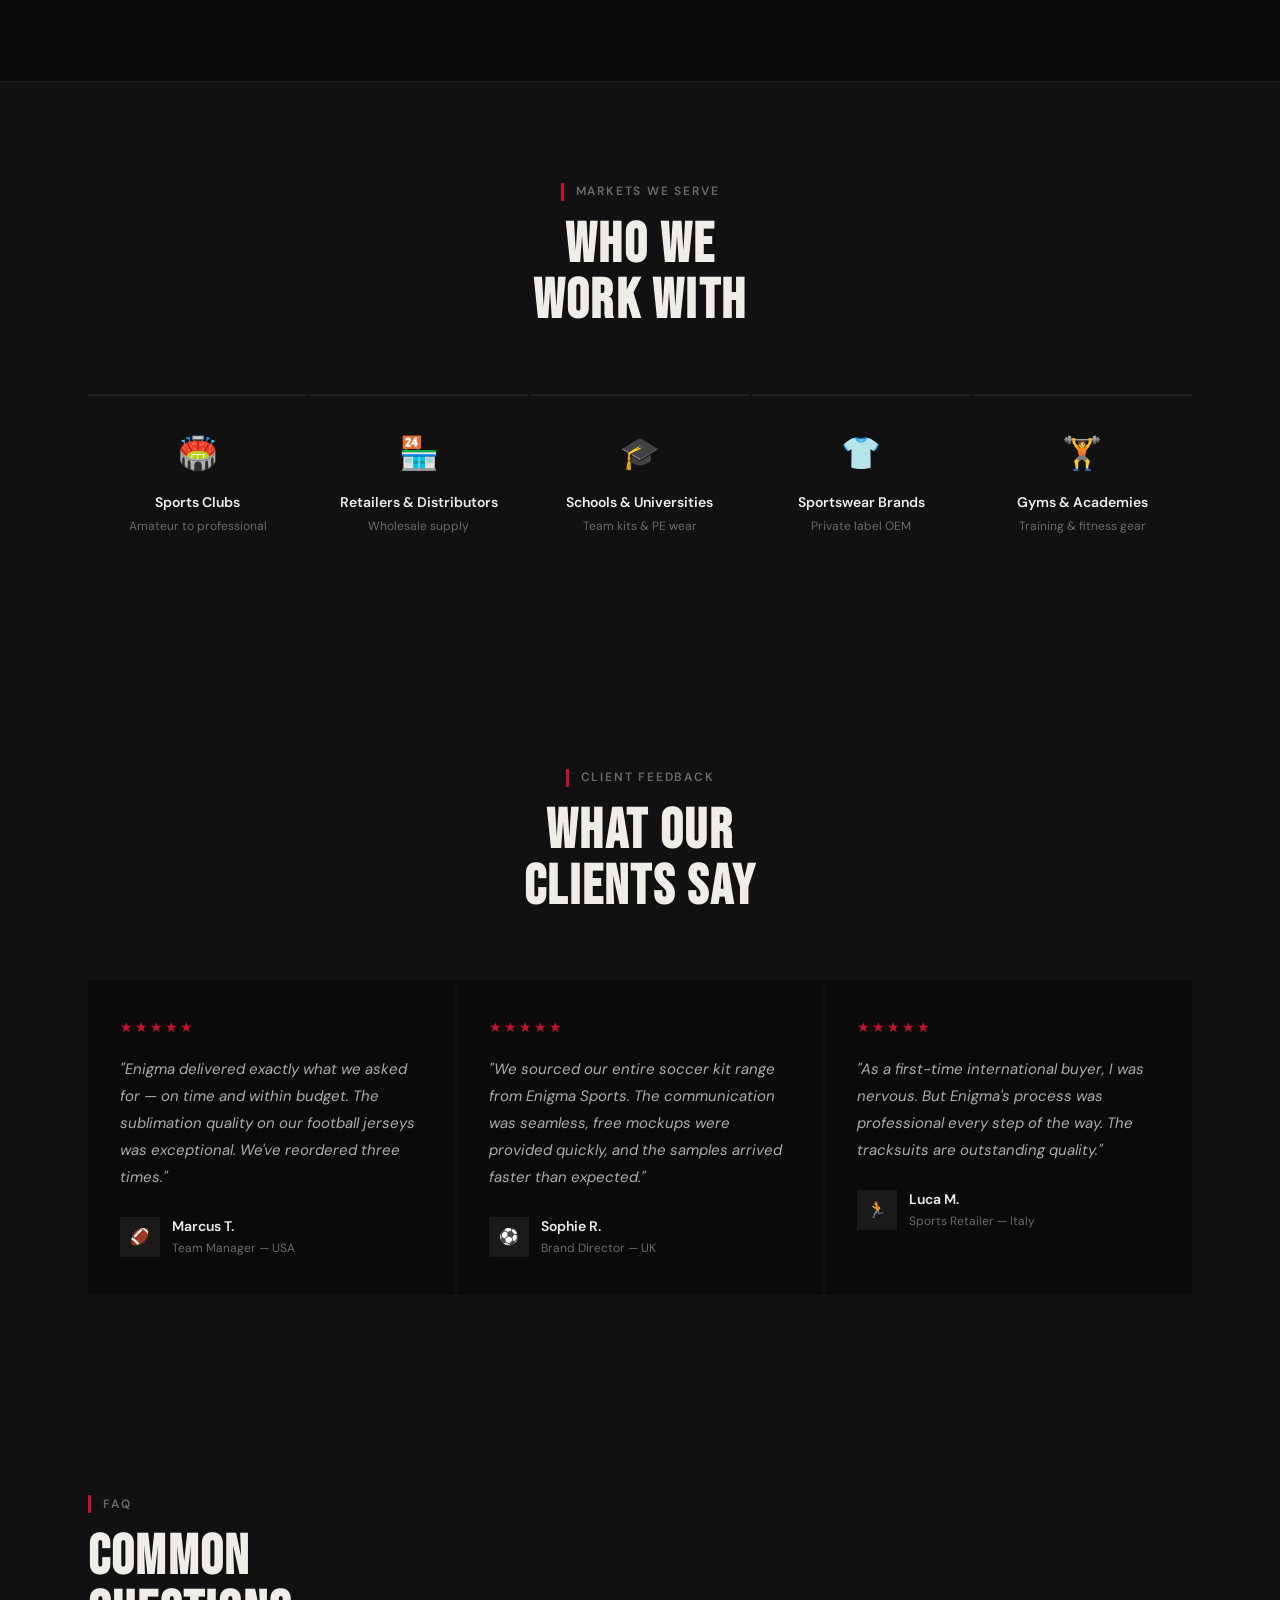
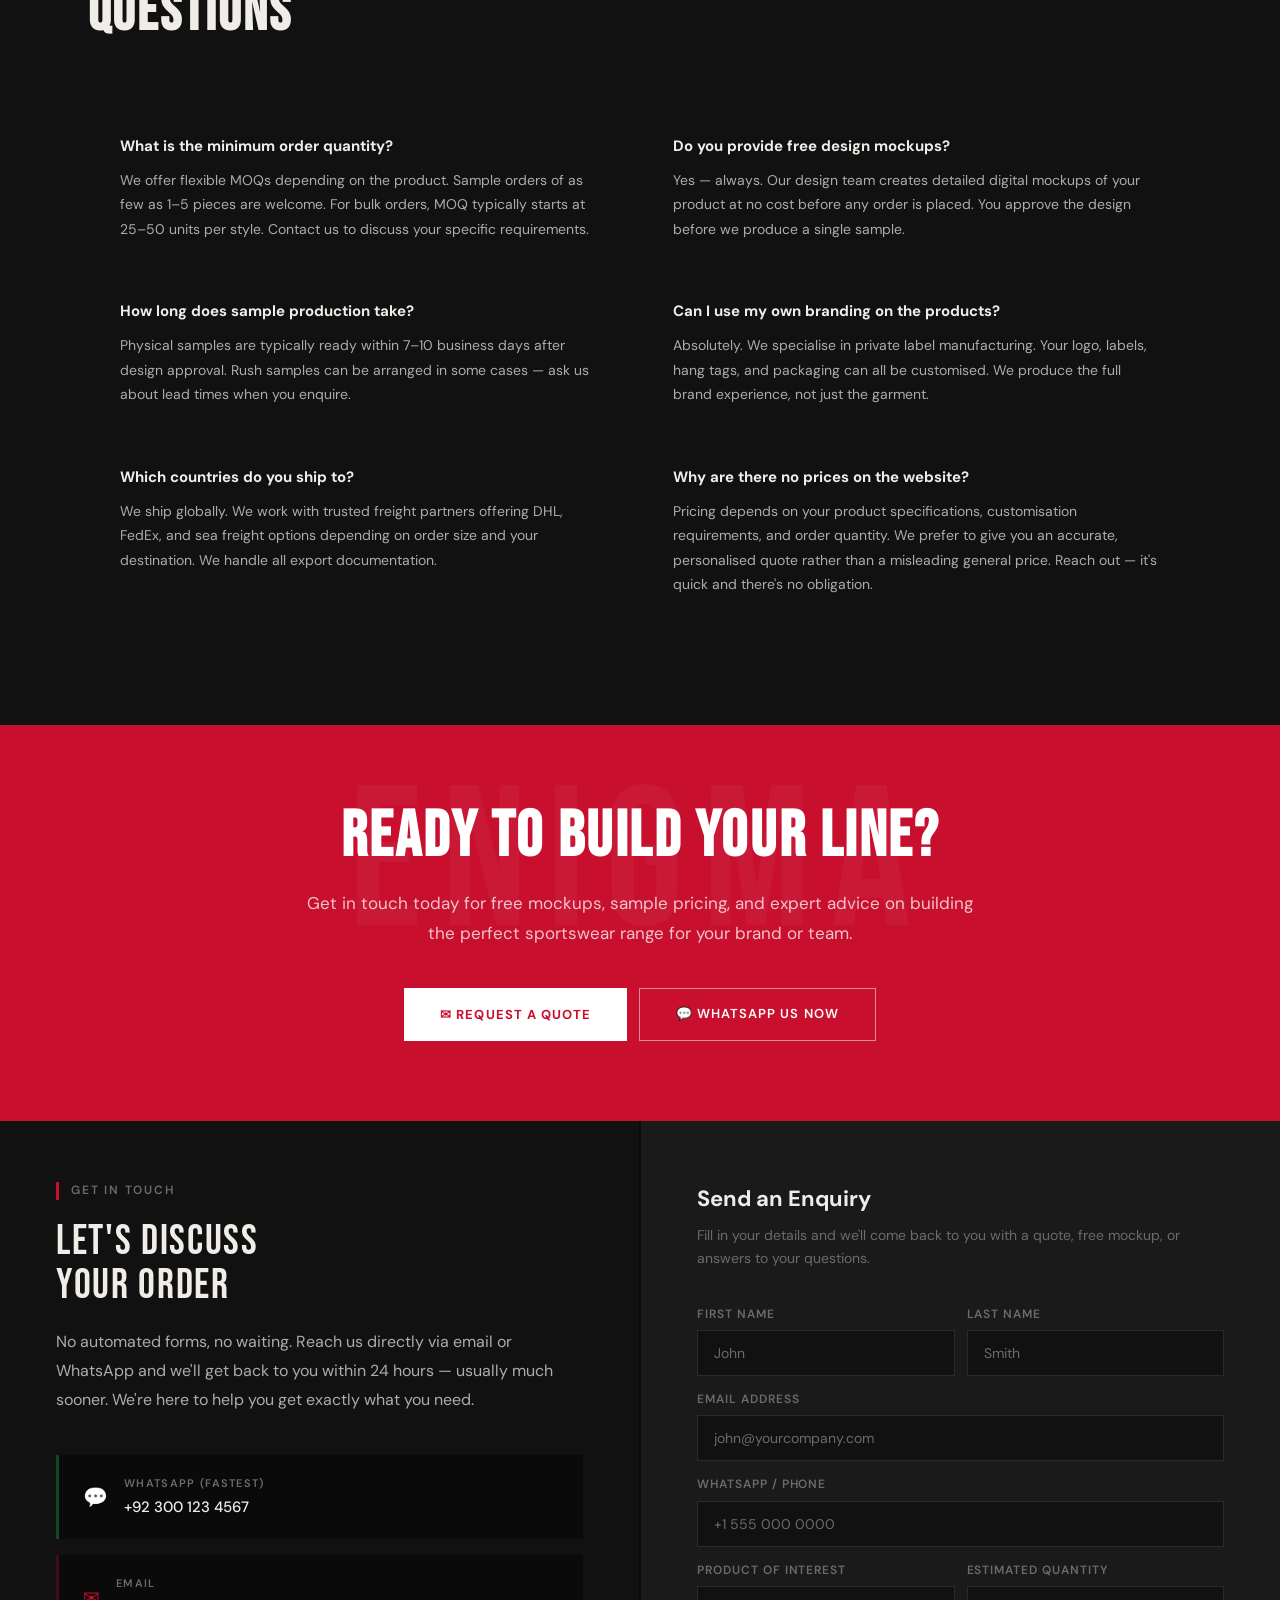
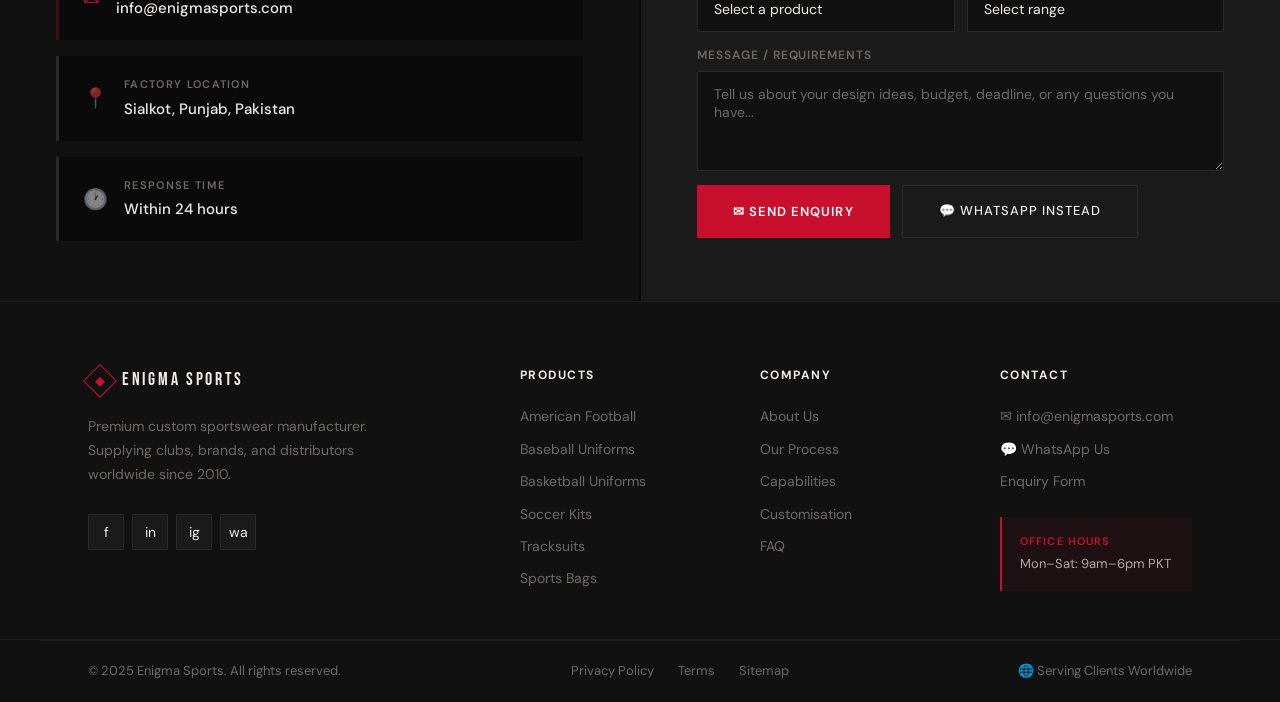
==== commit 3a8f7ade: "Update hero heading to "Gear Built for Mega Champions" Co-Authored-By: Claude Sonnet 4.6 <noreply@an" ====
--- a/index.html
+++ b/index.html
@@ -81,7 +81,7 @@
         <div class="hero-eyebrow-line"></div>
         Custom Sportswear Manufacturer
       </div>
-      <h1 class="hero-h1">GEAR BUILT<br>FOR <span class="highlight">CHAMPIONS</span></h1>
+      <h1 class="hero-h1">GEAR BUILT<br>FOR <span class="highlight">MEGA CHAMPIONS</span></h1>
       <p class="hero-body">Premium custom sportswear engineered for performance. From American football to soccer, tracksuits to bags — we craft performance gear for clubs, brands, and distributors worldwide.</p>
       <div class="hero-cta-row">
         <button class="btn-red" onclick="document.getElementById('contact').scrollIntoView({behavior:'smooth'})">✉ Request a Quote</button>
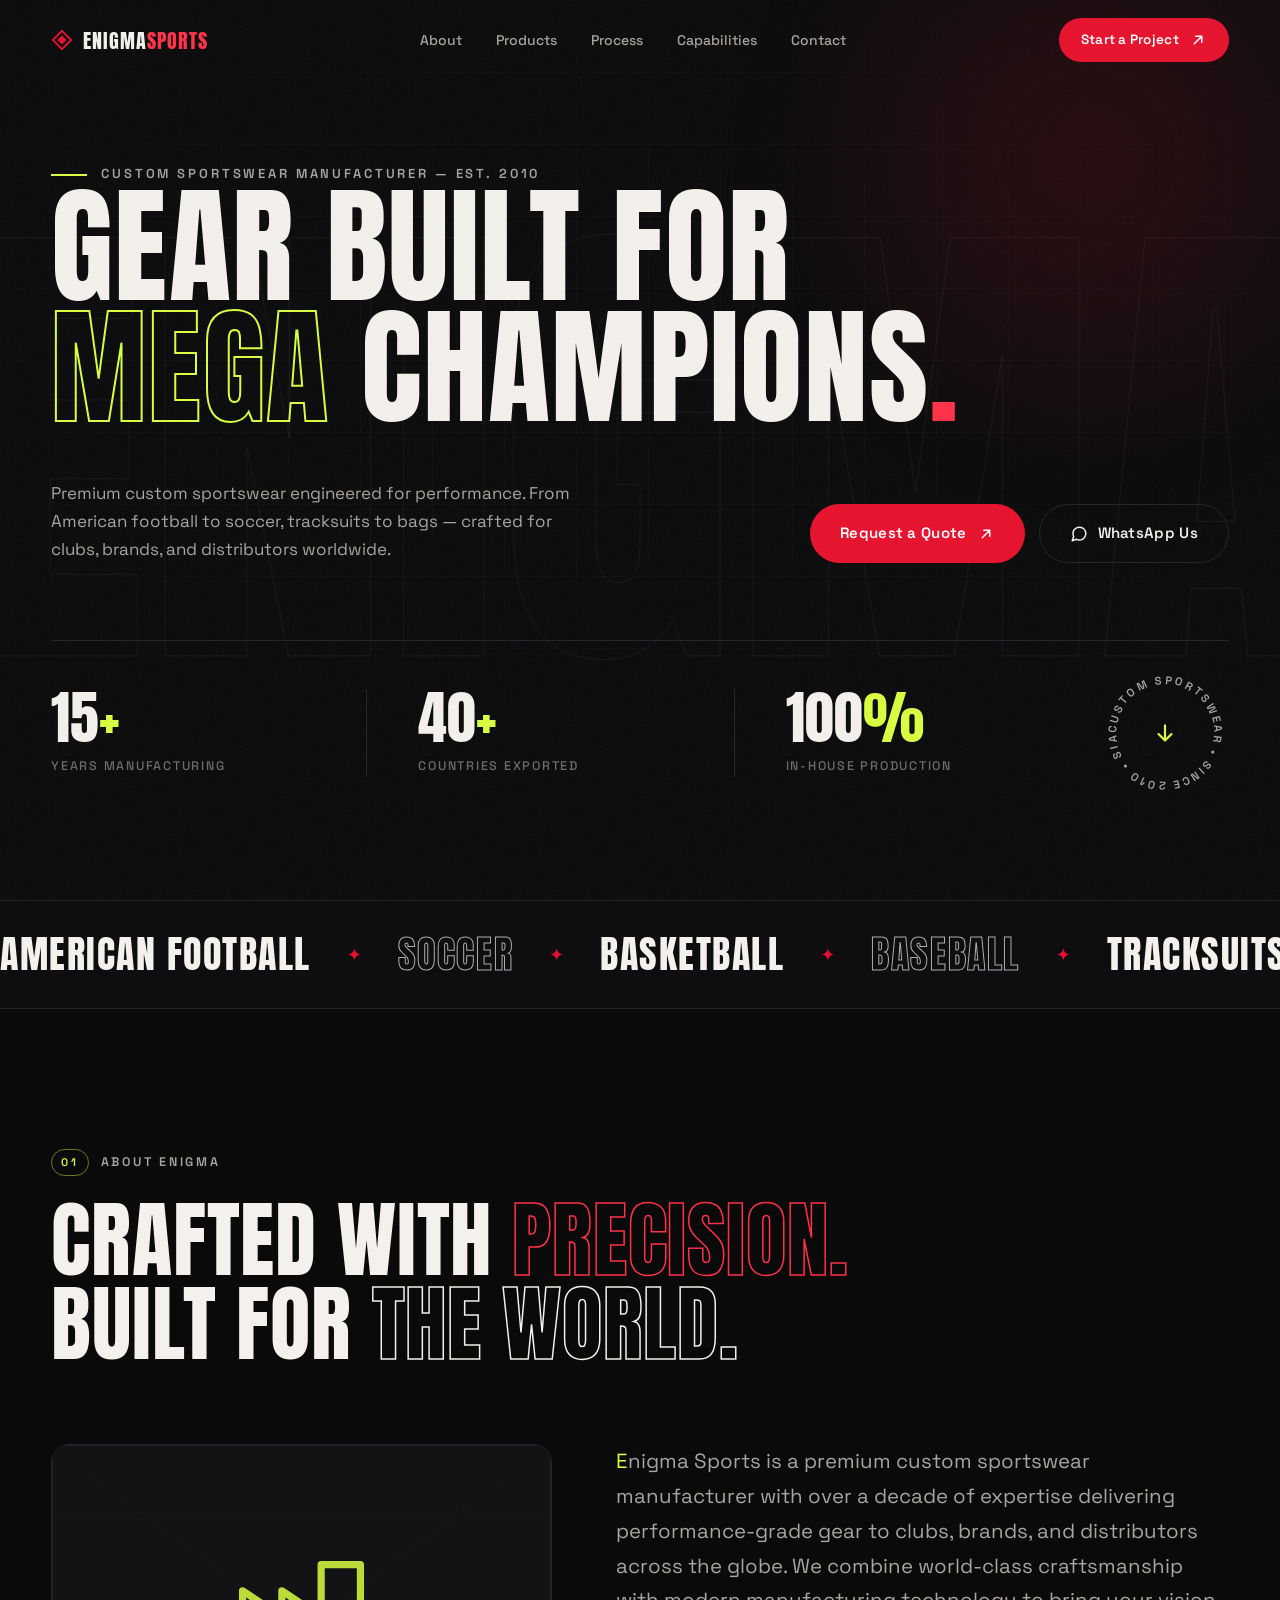
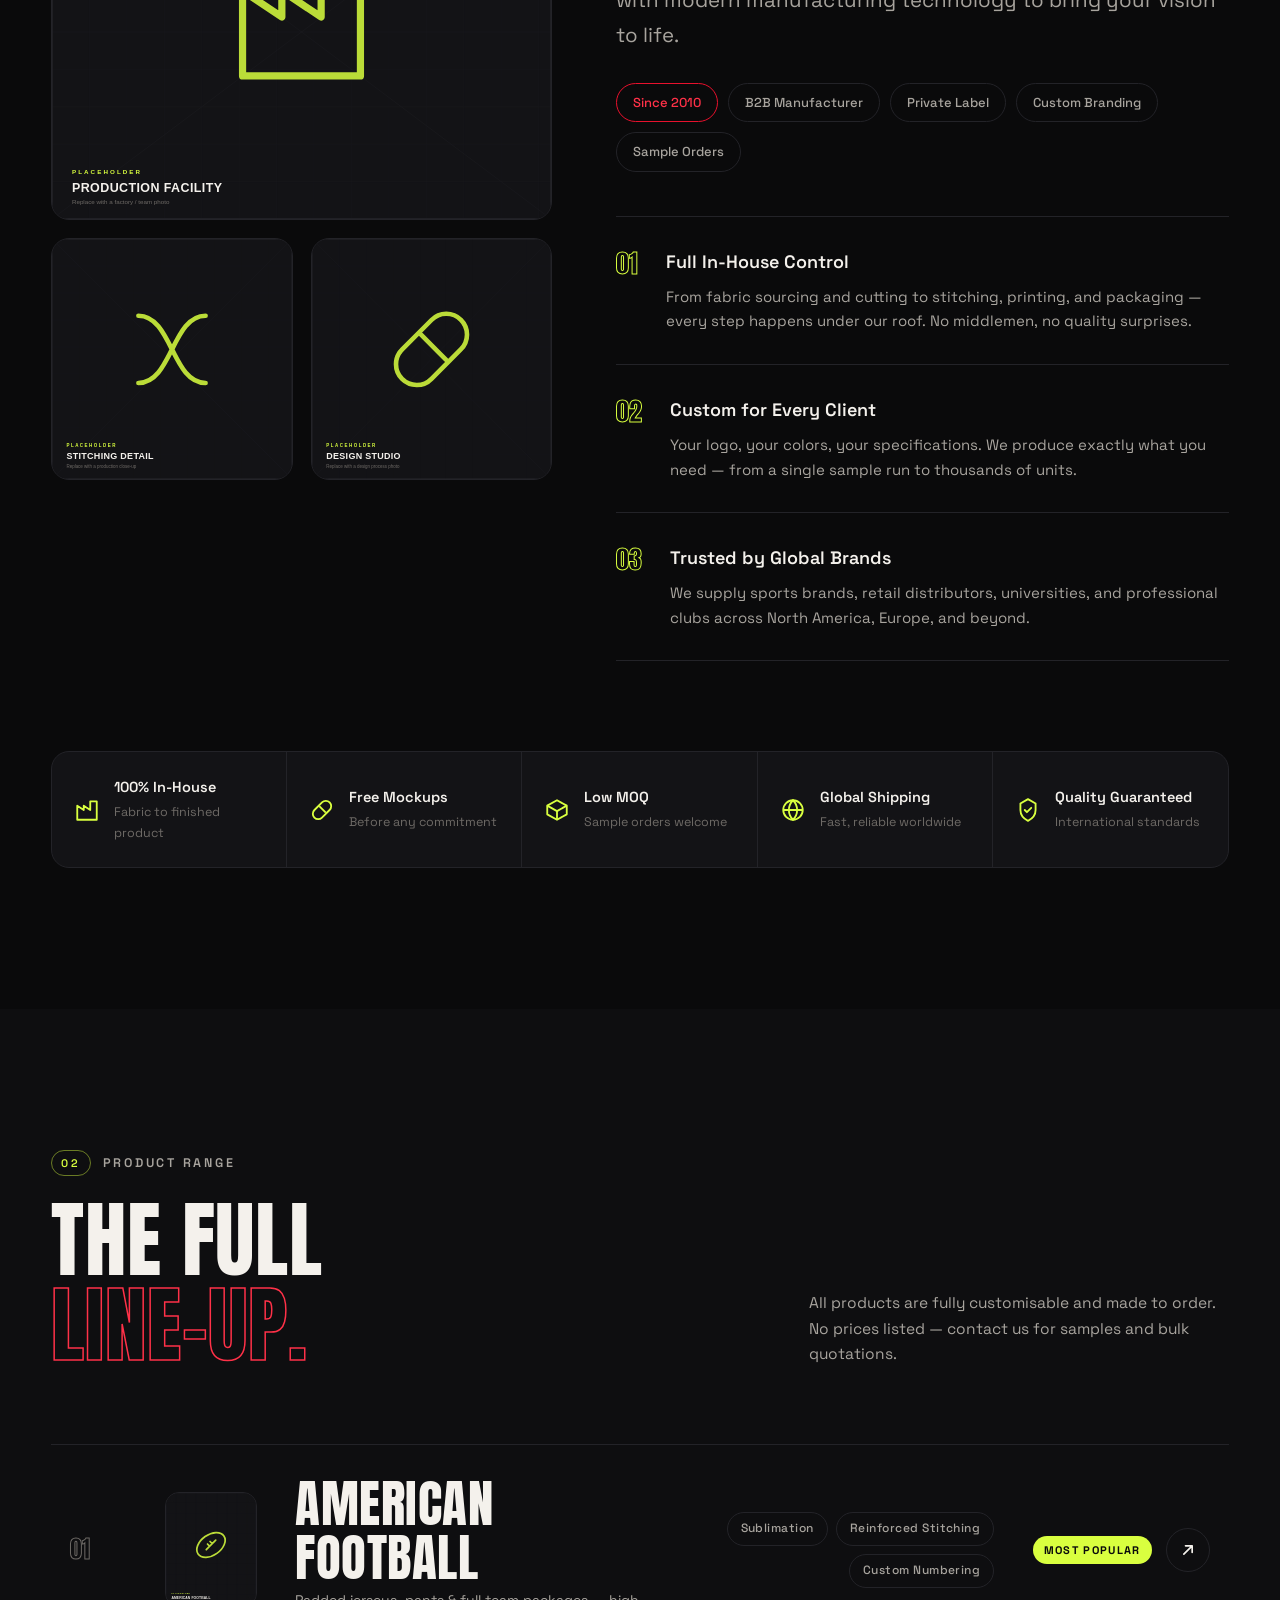
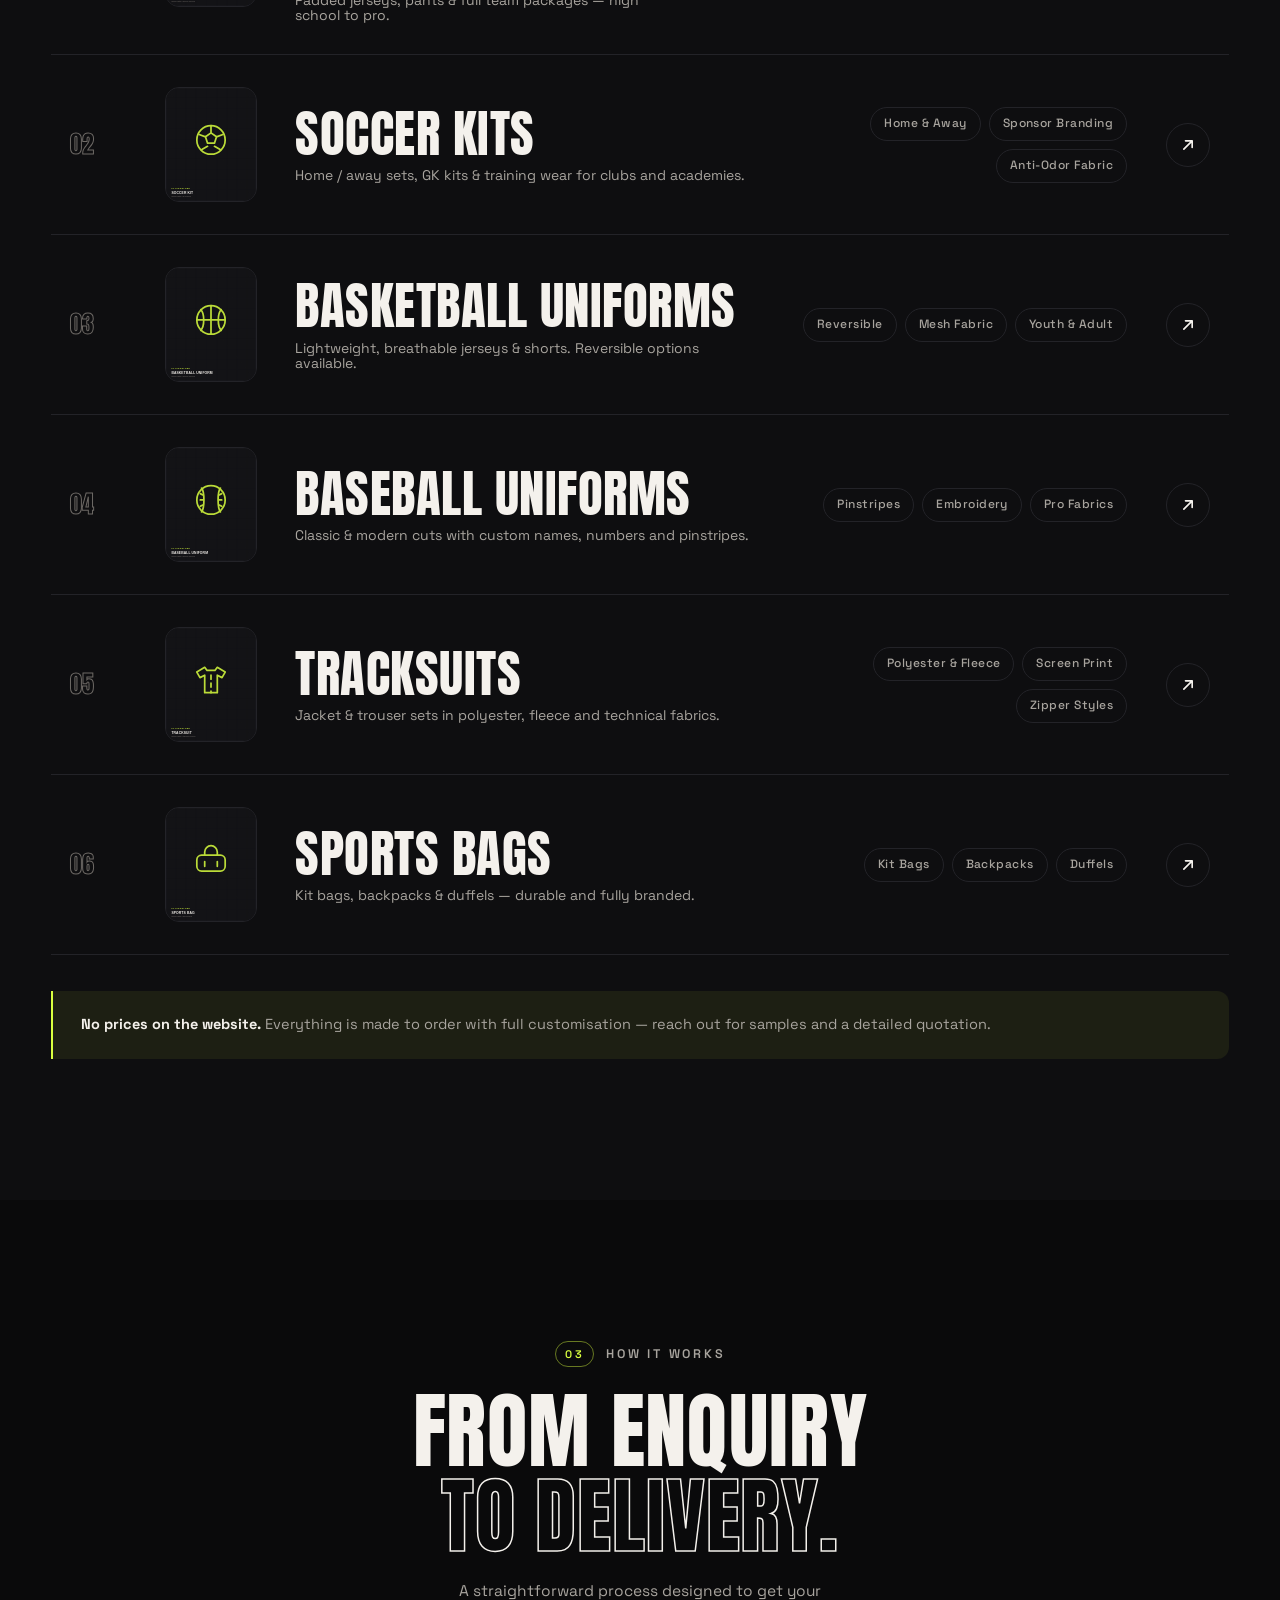
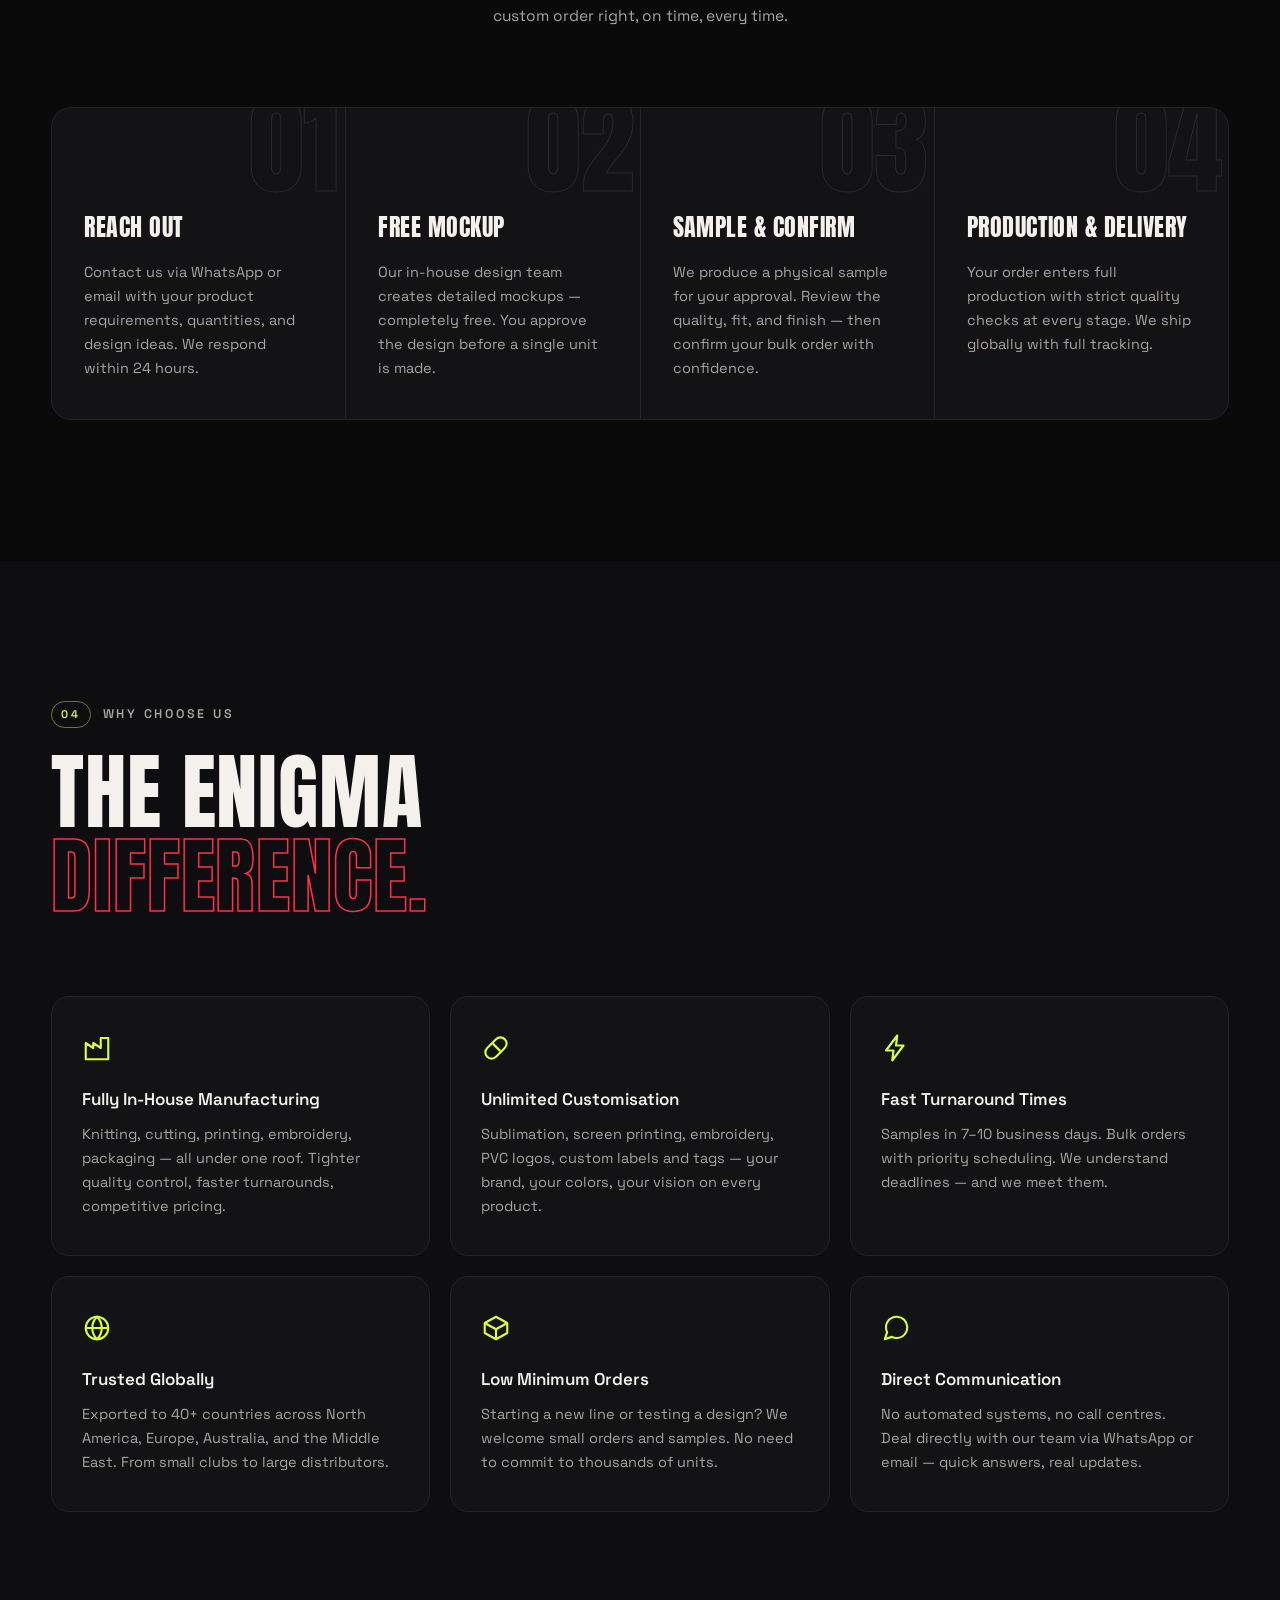
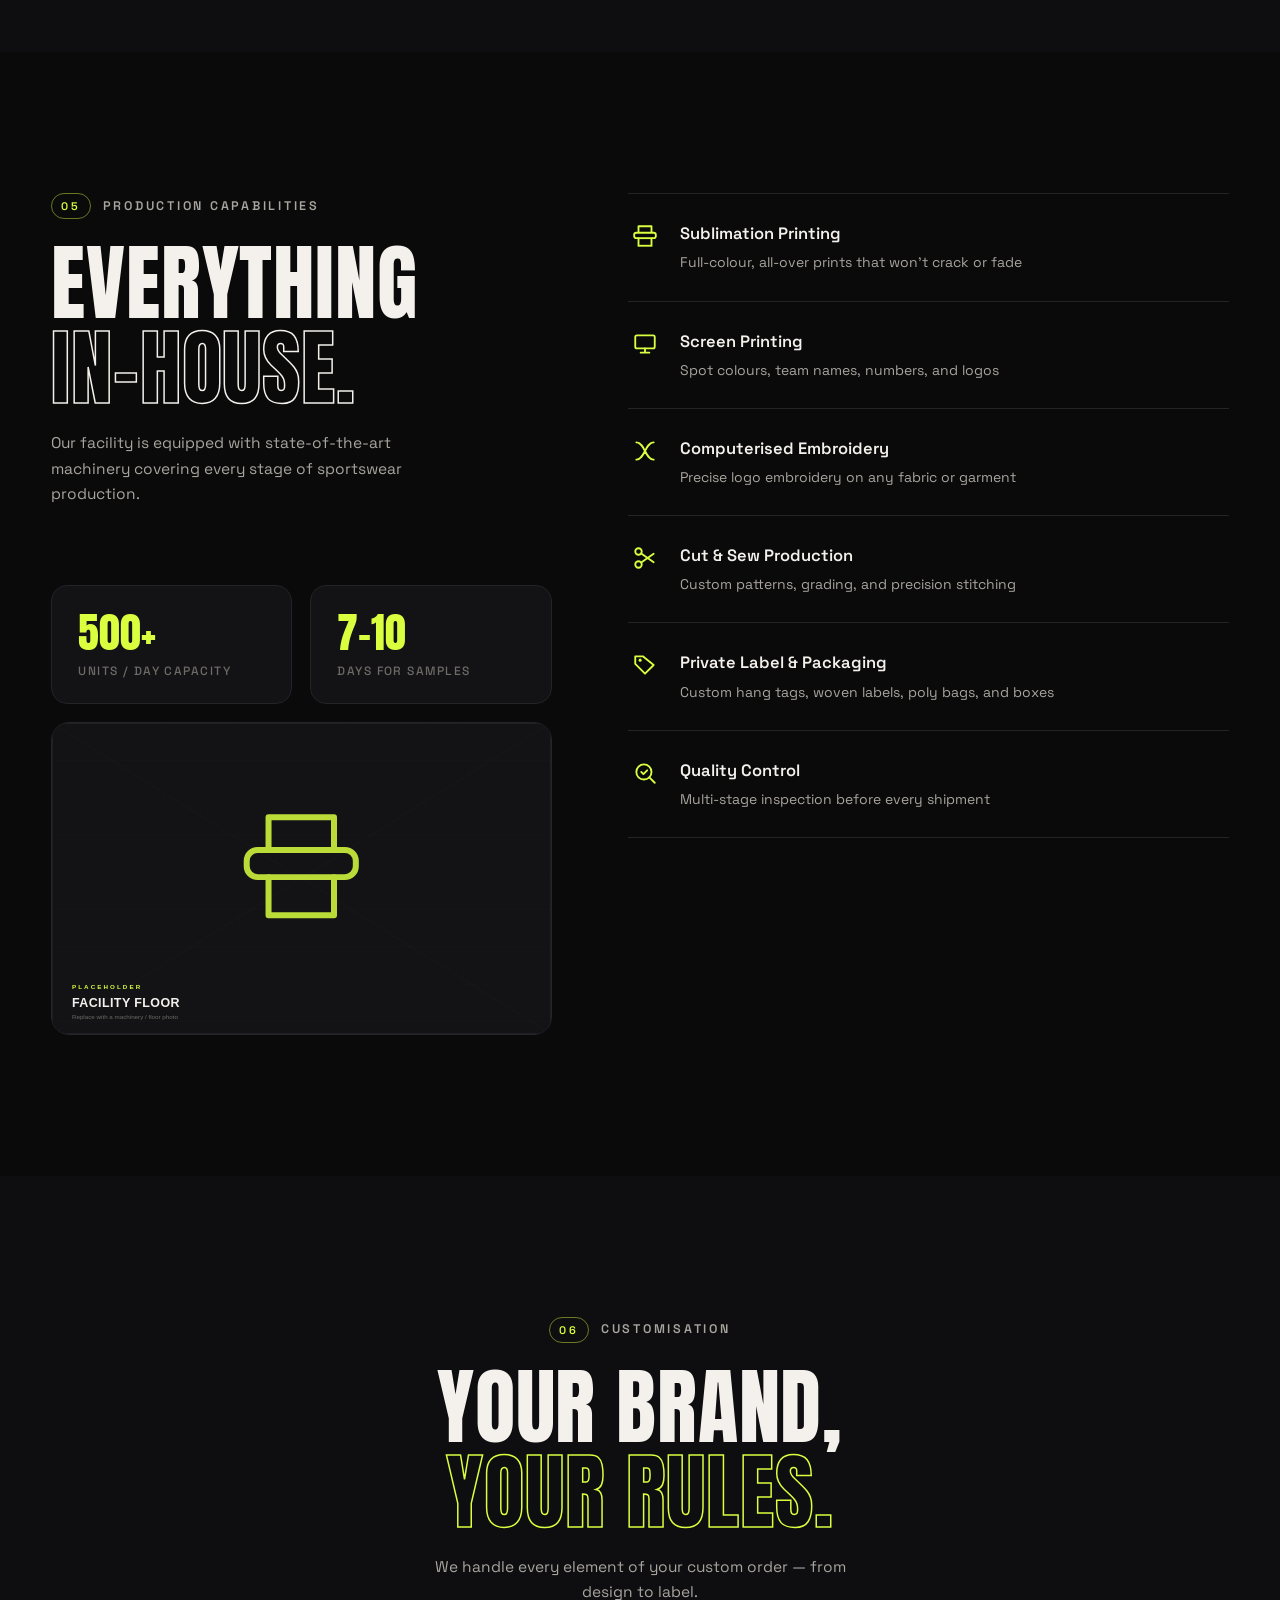
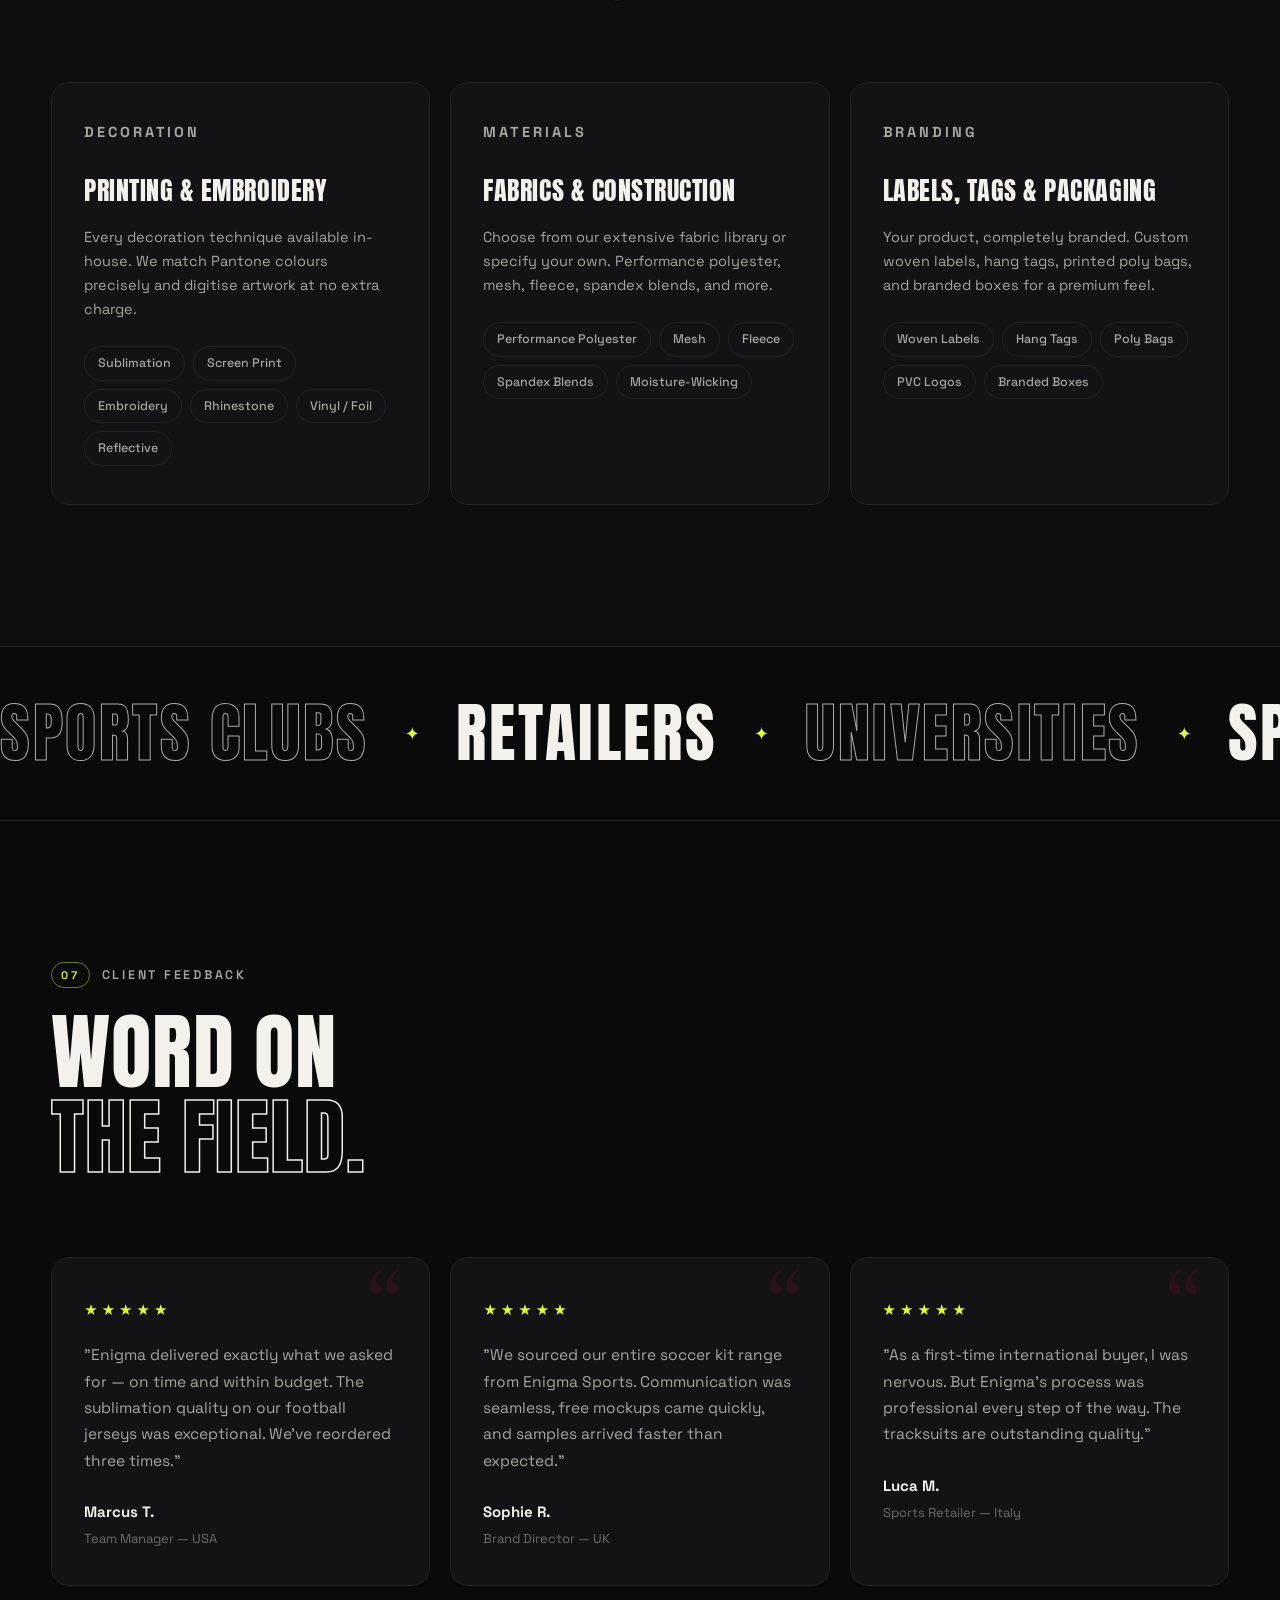
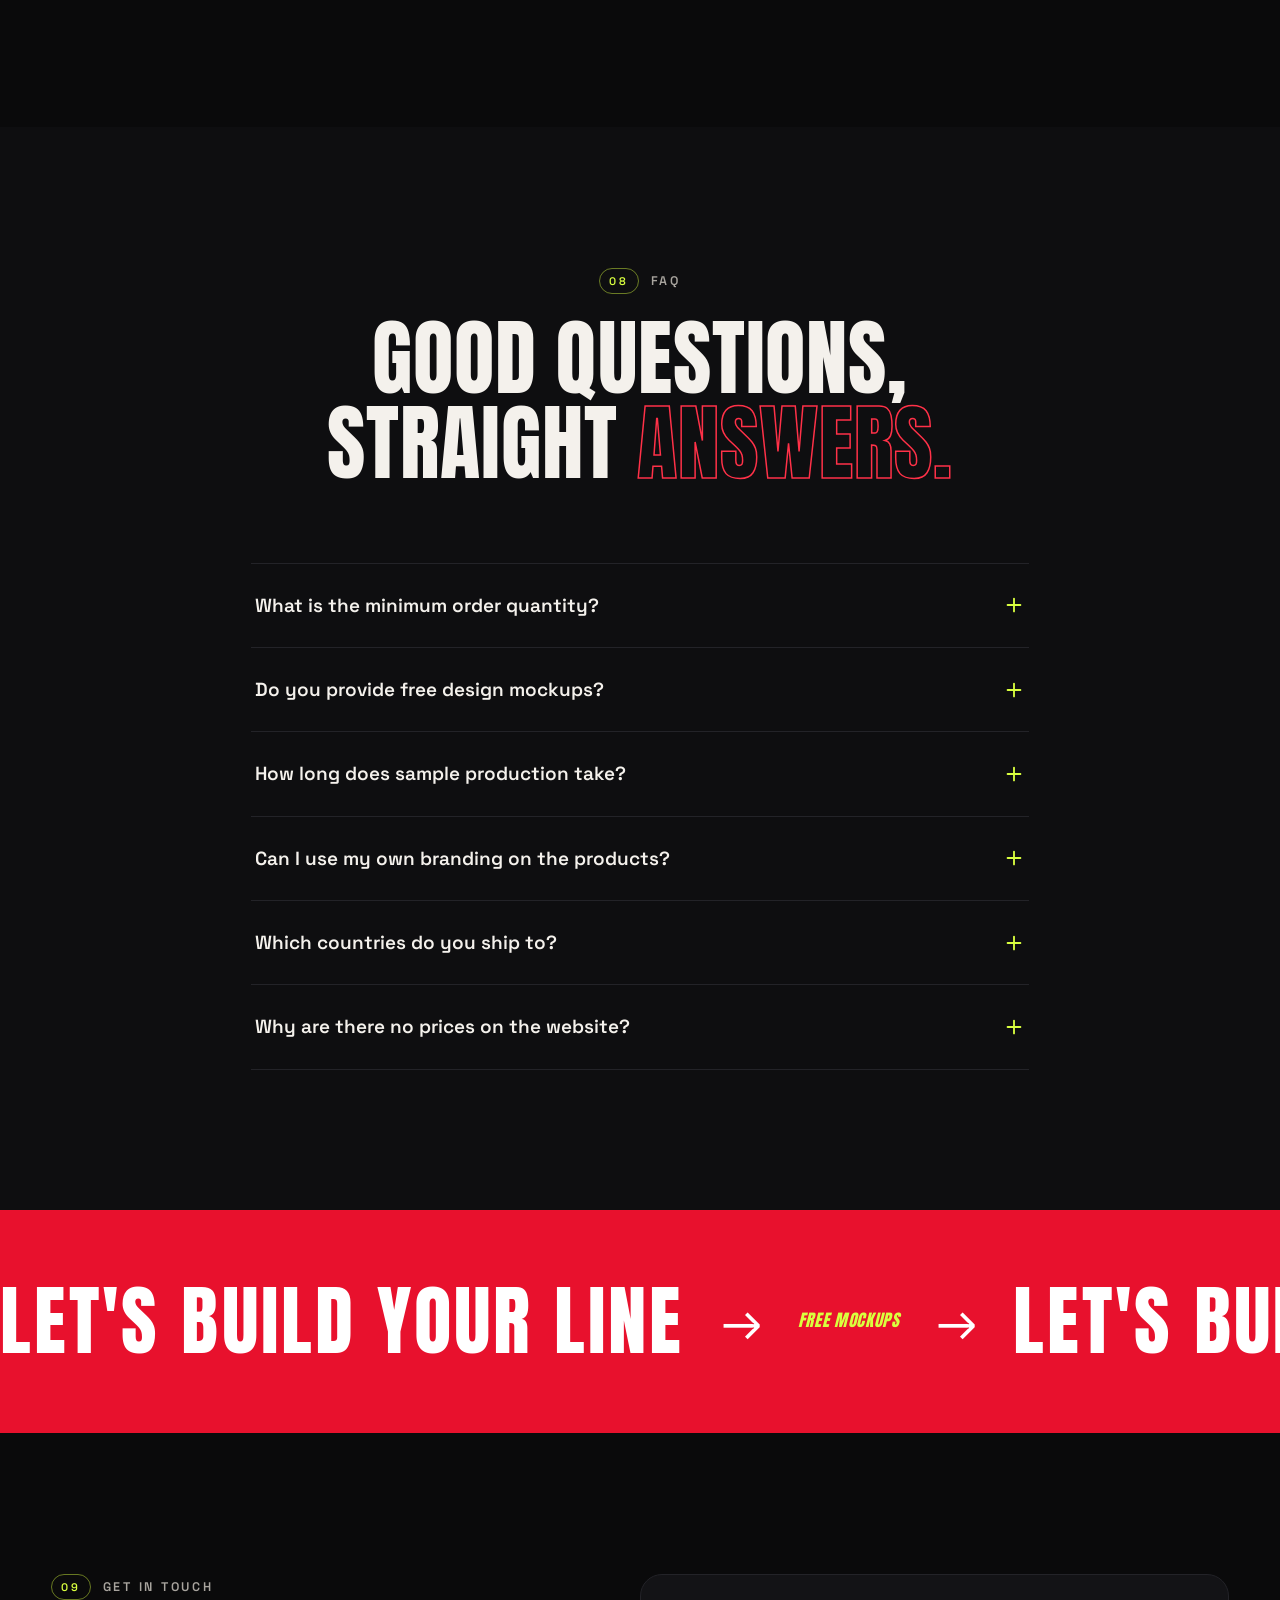
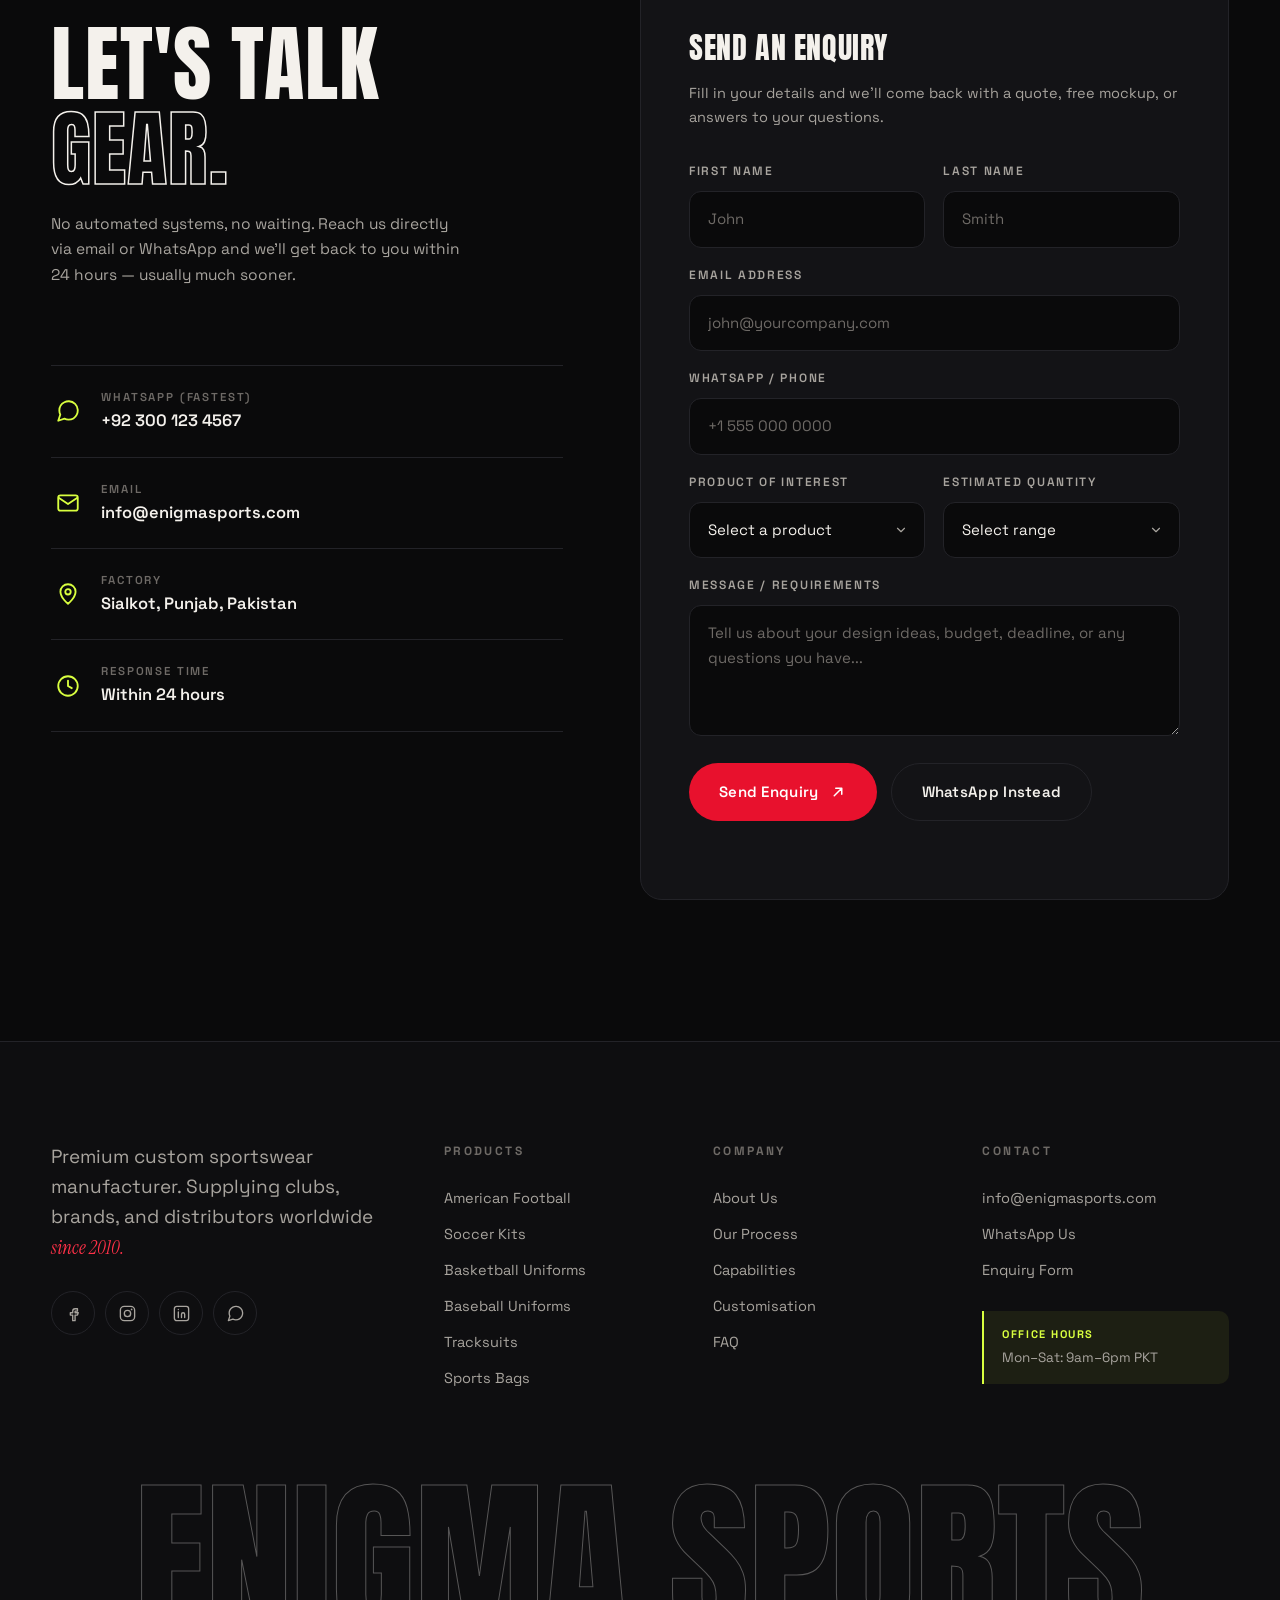
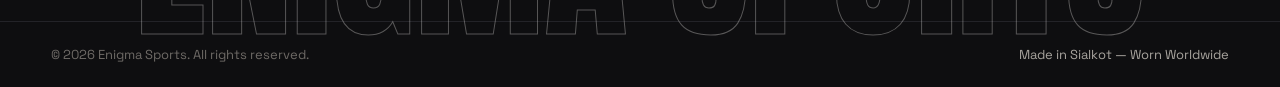
==== commit 9df5fee8: "Redesign website with Awwwards-style dark sporty theme Complete rebuild of index.html (old version k" ====
--- a/index.html
+++ b/index.html
@@ -24,887 +24,764 @@
   <!-- Fonts -->
   <link rel="preconnect" href="https://fonts.googleapis.com" />
   <link rel="preconnect" href="https://fonts.gstatic.com" crossorigin />
-  <link href="https://fonts.googleapis.com/css2?family=DM+Sans:ital,opsz,wght@0,9..40,300;0,9..40,400;0,9..40,500;0,9..40,600;0,9..40,700;1,9..40,400&family=Bebas+Neue&display=swap" rel="stylesheet" />
+  <link href="https://fonts.googleapis.com/css2?family=Anton&family=Instrument+Serif:ital@0;1&family=Space+Grotesk:wght@300;400;500;600;700&display=swap" rel="stylesheet" />
 
   <!-- Styles -->
-  <link rel="stylesheet" href="assets/css/main.css" />
+  <link rel="stylesheet" href="assets/css/style.css" />
 </head>
 <body>
 
-<!-- TOP BAR -->
-<div class="top-bar">
-  <a href="mailto:info@enigmasports.com"><span>✉</span> info@enigmasports.com</a>
-  <span>|</span>
-  <a href="https://wa.me/923001234567"><span style="color:#25D366;">●</span> WhatsApp: +92 300 123 4567</a>
-  <span>|</span>
-  <span>✦ Manufacturing Since 2010</span>
+<!-- PRELOADER -->
+<div class="loader" id="loader" aria-hidden="true">
+  <div class="loader-mark">
+    <span class="loader-word"><span>ENIGMA</span></span>
+    <span class="loader-word loader-word--red"><span>SPORTS<sup>®</sup></span></span>
+  </div>
 </div>
 
+<!-- CUSTOM CURSOR (desktop only) -->
+<div class="cursor-dot" id="cursor-dot" aria-hidden="true"></div>
+<div class="cursor-ring" id="cursor-ring" aria-hidden="true"></div>
+
 <!-- NAV -->
-<nav id="main-nav">
+<header class="nav" id="nav">
   <div class="nav-inner">
-    <a class="nav-logo" href="#hero">
-      <div class="nav-diamond"><div class="nav-diamond-inner"></div></div>
-      <span class="nav-brand">ENIGMA SPORTS</span>
+    <a class="nav-logo" href="#hero" data-hover>
+      <svg class="nav-logo-mark" viewBox="0 0 24 24" fill="none" aria-hidden="true">
+        <path d="M12 2 L22 12 L12 22 L2 12 Z" stroke="currentColor" stroke-width="2"/>
+        <path d="M12 7 L17 12 L12 17 L7 12 Z" fill="currentColor"/>
+      </svg>
+      <span>ENIGMA<em>SPORTS</em></span>
     </a>
-    <div class="nav-links">
-      <a class="nav-link" href="#about">About</a>
-      <a class="nav-link" href="#products">Products</a>
-      <a class="nav-link" href="#process">Process</a>
-      <a class="nav-link" href="#capabilities">Capabilities</a>
-      <a class="nav-link" href="#contact">Contact</a>
-    </div>
+    <nav class="nav-links" aria-label="Primary">
+      <a class="nav-link" href="#about" data-hover>About</a>
+      <a class="nav-link" href="#products" data-hover>Products</a>
+      <a class="nav-link" href="#process" data-hover>Process</a>
+      <a class="nav-link" href="#capabilities" data-hover>Capabilities</a>
+      <a class="nav-link" href="#contact" data-hover>Contact</a>
+    </nav>
     <div class="nav-actions">
-      <a class="nav-contact-link" href="https://wa.me/923001234567">💬 WhatsApp</a>
-      <button class="nav-cta" onclick="document.getElementById('contact').scrollIntoView({behavior:'smooth'})">Get a Quote</button>
-    </div>
-    <button class="hamburger" id="hamburger" aria-label="Menu">
-      <span></span><span></span><span></span>
-    </button>
-  </div>
-  <div class="mobile-menu" id="mobile-menu">
-    <a href="#about">About</a>
-    <a href="#products">Products</a>
-    <a href="#process">Process</a>
-    <a href="#capabilities">Capabilities</a>
-    <a href="#contact">Contact</a>
-    <a href="https://wa.me/923001234567" style="color:#25D366;border:none;padding-top:20px;">💬 WhatsApp Us</a>
-    <a href="mailto:info@enigmasports.com" style="color:var(--accent);">✉ Email Us</a>
-  </div>
-</nav>
+      <a class="btn btn--small btn--red" href="#contact" data-hover>
+        <span>Start a Project</span>
+        <svg viewBox="0 0 24 24" fill="none" aria-hidden="true"><path d="M7 17 L17 7 M9 7h8v8" stroke="currentColor" stroke-width="2" stroke-linecap="round" stroke-linejoin="round"/></svg>
+      </a>
+      <button class="nav-burger" id="nav-burger" aria-label="Open menu" aria-expanded="false" data-hover>
+        <span></span><span></span>
+      </button>
+    </div>
+  </div>
+</header>
+
+<!-- MOBILE MENU OVERLAY -->
+<div class="menu-overlay" id="menu-overlay" aria-hidden="true">
+  <nav class="menu-links" aria-label="Mobile">
+    <a href="#about"><i>01</i>About</a>
+    <a href="#products"><i>02</i>Products</a>
+    <a href="#process"><i>03</i>Process</a>
+    <a href="#capabilities"><i>04</i>Capabilities</a>
+    <a href="#contact"><i>05</i>Contact</a>
+  </nav>
+  <div class="menu-meta">
+    <a href="mailto:info@enigmasports.com">info@enigmasports.com</a>
+    <a href="https://wa.me/923001234567">WhatsApp +92 300 123 4567</a>
+  </div>
+</div>
+
+<main>
 
 <!-- HERO -->
 <section class="hero" id="hero">
+  <div class="hero-bg" aria-hidden="true">
+    <span class="hero-watermark">ENIGMA</span>
+    <div class="hero-grid"></div>
+    <div class="hero-glow"></div>
+  </div>
+
   <div class="hero-inner">
-    <div class="hero-content">
-      <div class="hero-eyebrow">
-        <div class="hero-eyebrow-line"></div>
-        Custom Sportswear Manufacturer
-      </div>
-      <h1 class="hero-h1">GEAR BUILT<br>FOR <span class="highlight">MEGA CHAMPIONS</span></h1>
-      <p class="hero-body">Premium custom sportswear engineered for performance. From American football to soccer, tracksuits to bags — we craft performance gear for clubs, brands, and distributors worldwide.</p>
-      <div class="hero-cta-row">
-        <button class="btn-red" onclick="document.getElementById('contact').scrollIntoView({behavior:'smooth'})">✉ Request a Quote</button>
-        <a class="btn-outline" href="https://wa.me/923001234567">💬 WhatsApp Us</a>
-      </div>
-      <div class="hero-note">
-        <div>
-          <div class="hero-stat-val">15+</div>
-          <div class="hero-stat-label">Years Manufacturing</div>
-        </div>
-        <div>
-          <div class="hero-stat-val">40+</div>
-          <div class="hero-stat-label">Countries Exported</div>
-        </div>
-        <div>
-          <div class="hero-stat-val">100%</div>
-          <div class="hero-stat-label">In-House Production</div>
-        </div>
-      </div>
-    </div>
-    <div class="hero-visual">
-      <div class="hero-img-main">
-        <div class="img-placeholder">
-          <div class="img-placeholder-icon">🏈</div>
-          <div class="img-placeholder-text">Hero Product Shot</div>
-        </div>
-      </div>
-      <div class="hero-img-sub">
-        <div class="hero-img-sm">
-          <div class="img-placeholder">
-            <div class="img-placeholder-icon">⚽</div>
-            <div class="img-placeholder-text">Soccer</div>
-          </div>
-        </div>
-        <div class="hero-img-sm">
-          <div class="img-placeholder">
-            <div class="img-placeholder-icon">🏀</div>
-            <div class="img-placeholder-text">Basketball</div>
-          </div>
-        </div>
-      </div>
-    </div>
-  </div>
-</section>
-
-<!-- TRUST BAR -->
-<div class="trust-bar">
-  <div class="trust-bar-inner">
-    <div class="trust-item">
-      <div class="trust-icon">🏭</div>
+    <p class="hero-eyebrow reveal-line"><span><b></b>Custom Sportswear Manufacturer — Est. 2010</span></p>
+
+    <h1 class="hero-title">
+      <span class="reveal-line"><span>GEAR BUILT FOR</span></span>
+      <span class="reveal-line"><span><span class="stroke stroke--volt">MEGA</span> CHAMPIONS<i class="hero-dot">.</i></span></span>
+    </h1>
+
+    <div class="hero-row">
+      <p class="hero-copy reveal-line"><span>Premium custom sportswear engineered for performance. From American football to soccer, tracksuits to bags — crafted for clubs, brands, and distributors worldwide.</span></p>
+
+      <div class="hero-ctas reveal-line">
+        <span>
+          <a class="btn btn--red" href="#contact" data-hover>
+            <span>Request a Quote</span>
+            <svg viewBox="0 0 24 24" fill="none" aria-hidden="true"><path d="M7 17 L17 7 M9 7h8v8" stroke="currentColor" stroke-width="2" stroke-linecap="round" stroke-linejoin="round"/></svg>
+          </a>
+          <a class="btn btn--ghost" href="https://wa.me/923001234567" data-hover>
+            <svg viewBox="0 0 24 24" fill="none" aria-hidden="true"><path d="M21 11.5a8.38 8.38 0 0 1-.9 3.8 8.5 8.5 0 0 1-7.6 4.7 8.38 8.38 0 0 1-3.8-.9L3 21l1.9-5.7a8.38 8.38 0 0 1-.9-3.8 8.5 8.5 0 0 1 4.7-7.6 8.38 8.38 0 0 1 3.8-.9h.5a8.48 8.48 0 0 1 8 8v.5z" stroke="currentColor" stroke-width="2" stroke-linecap="round" stroke-linejoin="round"/></svg>
+            <span>WhatsApp Us</span>
+          </a>
+        </span>
+      </div>
+    </div>
+
+    <div class="hero-stats reveal-line">
+      <span>
+        <div class="hero-stat">
+          <strong><span data-count="15">0</span><i>+</i></strong>
+          <small>Years Manufacturing</small>
+        </div>
+        <div class="hero-stat">
+          <strong><span data-count="40">0</span><i>+</i></strong>
+          <small>Countries Exported</small>
+        </div>
+        <div class="hero-stat">
+          <strong><span data-count="100">0</span><i>%</i></strong>
+          <small>In-House Production</small>
+        </div>
+        <a class="hero-badge" href="#about" aria-label="Scroll to about section" data-hover>
+          <svg class="hero-badge-spin" viewBox="0 0 120 120" aria-hidden="true">
+            <defs><path id="badge-circle" d="M60,60 m-46,0 a46,46 0 1,1 92,0 a46,46 0 1,1 -92,0"/></defs>
+            <text><textPath href="#badge-circle">CUSTOM SPORTSWEAR • SINCE 2010 • SIALKOT • WORLDWIDE •</textPath></text>
+          </svg>
+          <svg class="hero-badge-arrow" viewBox="0 0 24 24" fill="none" aria-hidden="true"><path d="M12 5v14m0 0l-6-6m6 6l6-6" stroke="currentColor" stroke-width="2" stroke-linecap="round" stroke-linejoin="round"/></svg>
+        </a>
+      </span>
+    </div>
+  </div>
+</section>
+
+<!-- MARQUEE -->
+<div class="marquee marquee--border" aria-hidden="true">
+  <div class="marquee-track">
+    <div class="marquee-group">
+      <span>American Football</span><i>✦</i><span class="outline">Soccer</span><i>✦</i><span>Basketball</span><i>✦</i><span class="outline">Baseball</span><i>✦</i><span>Tracksuits</span><i>✦</i><span class="outline">Sports Bags</span><i>✦</i>
+    </div>
+    <div class="marquee-group">
+      <span>American Football</span><i>✦</i><span class="outline">Soccer</span><i>✦</i><span>Basketball</span><i>✦</i><span class="outline">Baseball</span><i>✦</i><span>Tracksuits</span><i>✦</i><span class="outline">Sports Bags</span><i>✦</i>
+    </div>
+  </div>
+</div>
+
+<!-- ABOUT -->
+<section class="section about" id="about">
+  <div class="container">
+    <div class="section-head reveal">
+      <p class="section-tag"><b>01</b> About Enigma</p>
+      <h2 class="section-title">
+        CRAFTED WITH <span class="stroke stroke--red">PRECISION.</span><br />
+        BUILT FOR <span class="stroke">THE WORLD.</span>
+      </h2>
+    </div>
+
+    <div class="about-grid">
+      <div class="about-visual reveal">
+        <figure class="img-frame about-img-main">
+          <img src="assets/img/about-main.svg" alt="Enigma Sports production facility" loading="lazy" />
+        </figure>
+        <div class="about-img-row">
+          <figure class="img-frame">
+            <img src="assets/img/about-detail-1.svg" alt="Stitching and embroidery detail" loading="lazy" />
+          </figure>
+          <figure class="img-frame">
+            <img src="assets/img/about-detail-2.svg" alt="In-house design studio" loading="lazy" />
+          </figure>
+        </div>
+      </div>
+
+      <div class="about-content">
+      <div class="about-lead reveal">
+        <p>Enigma Sports is a premium custom sportswear manufacturer with over a decade of expertise delivering performance-grade gear to clubs, brands, and distributors across the globe. We combine world-class craftsmanship with modern manufacturing technology to bring your vision to life.</p>
+        <div class="about-badges">
+          <span class="chip chip--red">Since 2010</span>
+          <span class="chip">B2B Manufacturer</span>
+          <span class="chip">Private Label</span>
+          <span class="chip">Custom Branding</span>
+          <span class="chip">Sample Orders</span>
+        </div>
+      </div>
+
+      <ol class="about-points">
+        <li class="about-point reveal" data-hover>
+          <span class="about-num">01</span>
+          <div>
+            <h3>Full In-House Control</h3>
+            <p>From fabric sourcing and cutting to stitching, printing, and packaging — every step happens under our roof. No middlemen, no quality surprises.</p>
+          </div>
+        </li>
+        <li class="about-point reveal" data-hover>
+          <span class="about-num">02</span>
+          <div>
+            <h3>Custom for Every Client</h3>
+            <p>Your logo, your colors, your specifications. We produce exactly what you need — from a single sample run to thousands of units.</p>
+          </div>
+        </li>
+        <li class="about-point reveal" data-hover>
+          <span class="about-num">03</span>
+          <div>
+            <h3>Trusted by Global Brands</h3>
+            <p>We supply sports brands, retail distributors, universities, and professional clubs across North America, Europe, and beyond.</p>
+          </div>
+        </li>
+      </ol>
+      </div>
+    </div>
+
+    <!-- Trust strip -->
+    <div class="trust-strip reveal">
+      <div class="trust-item">
+        <svg viewBox="0 0 24 24" fill="none" aria-hidden="true"><path d="M3 21V8l6 4V8l6 4V4h6v17H3z" stroke="currentColor" stroke-width="1.7" stroke-linejoin="round"/></svg>
+        <div><strong>100% In-House</strong><small>Fabric to finished product</small></div>
+      </div>
+      <div class="trust-item">
+        <svg viewBox="0 0 24 24" fill="none" aria-hidden="true"><path d="M12 19l7-7a4.95 4.95 0 1 0-7-7l-7 7a4.95 4.95 0 1 0 7 7z" stroke="currentColor" stroke-width="1.7" stroke-linejoin="round"/><path d="M9.5 8.5l6 6" stroke="currentColor" stroke-width="1.7"/></svg>
+        <div><strong>Free Mockups</strong><small>Before any commitment</small></div>
+      </div>
+      <div class="trust-item">
+        <svg viewBox="0 0 24 24" fill="none" aria-hidden="true"><path d="M21 8l-9-5-9 5v8l9 5 9-5V8z" stroke="currentColor" stroke-width="1.7" stroke-linejoin="round"/><path d="M3 8l9 5 9-5M12 13v8" stroke="currentColor" stroke-width="1.7" stroke-linejoin="round"/></svg>
+        <div><strong>Low MOQ</strong><small>Sample orders welcome</small></div>
+      </div>
+      <div class="trust-item">
+        <svg viewBox="0 0 24 24" fill="none" aria-hidden="true"><circle cx="12" cy="12" r="9" stroke="currentColor" stroke-width="1.7"/><path d="M3 12h18M12 3c2.5 2.5 3.8 5.6 3.8 9S14.5 18.5 12 21c-2.5-2.5-3.8-5.6-3.8-9S9.5 5.5 12 3z" stroke="currentColor" stroke-width="1.7"/></svg>
+        <div><strong>Global Shipping</strong><small>Fast, reliable worldwide</small></div>
+      </div>
+      <div class="trust-item">
+        <svg viewBox="0 0 24 24" fill="none" aria-hidden="true"><path d="M12 2l7 4v6c0 5-3 8-7 10-4-2-7-5-7-10V6l7-4z" stroke="currentColor" stroke-width="1.7" stroke-linejoin="round"/><path d="M9 12l2 2 4-4" stroke="currentColor" stroke-width="1.7" stroke-linecap="round" stroke-linejoin="round"/></svg>
+        <div><strong>Quality Guaranteed</strong><small>International standards</small></div>
+      </div>
+    </div>
+  </div>
+</section>
+
+<!-- PRODUCTS -->
+<section class="section products" id="products">
+  <div class="container">
+    <div class="section-head section-head--split reveal">
       <div>
-        <div class="trust-text-label">100% In-House</div>
-        <div class="trust-text-sub">Fabric to finished product</div>
-      </div>
-    </div>
-    <div class="trust-divider"></div>
-    <div class="trust-item">
-      <div class="trust-icon">🎨</div>
-      <div>
-        <div class="trust-text-label">Free Mockups</div>
-        <div class="trust-text-sub">Before any commitment</div>
-      </div>
-    </div>
-    <div class="trust-divider"></div>
-    <div class="trust-item">
-      <div class="trust-icon">📦</div>
-      <div>
-        <div class="trust-text-label">Low MOQ</div>
-        <div class="trust-text-sub">Sample orders welcome</div>
-      </div>
-    </div>
-    <div class="trust-divider"></div>
-    <div class="trust-item">
-      <div class="trust-icon">🌍</div>
-      <div>
-        <div class="trust-text-label">Global Shipping</div>
-        <div class="trust-text-sub">Fast, reliable worldwide</div>
-      </div>
-    </div>
-    <div class="trust-divider"></div>
-    <div class="trust-item">
-      <div class="trust-icon">✅</div>
-      <div>
-        <div class="trust-text-label">Quality Guaranteed</div>
-        <div class="trust-text-sub">International standards</div>
-      </div>
+        <p class="section-tag"><b>02</b> Product Range</p>
+        <h2 class="section-title">THE FULL<br><span class="stroke stroke--red">LINE-UP.</span></h2>
+      </div>
+      <p class="section-note">All products are fully customisable and made to order. No prices listed — contact us for samples and bulk quotations.</p>
+    </div>
+
+    <div class="product-list">
+
+      <a class="product-row reveal" href="#contact" data-flair="football">
+        <span class="product-flair" aria-hidden="true">
+          <svg viewBox="0 0 24 24" fill="none"><ellipse cx="12" cy="12" rx="10" ry="6.5" transform="rotate(-35 12 12)" stroke="currentColor" stroke-width="1.7"/><path d="M9 15l6-6M9.8 11.4l1.4 1.4M11.4 9.8l1.4 1.4" stroke="currentColor" stroke-width="1.7" stroke-linecap="round"/></svg>
+        </span>
+        <span class="product-index">01</span>
+        <span class="product-thumb"><img src="assets/img/product-football.svg" alt="American football uniform mockup" loading="lazy" /></span>
+        <span class="product-name">American Football<small>Padded jerseys, pants &amp; full team packages — high school to pro.</small></span>
+        <span class="product-tags"><span>Sublimation</span><span>Reinforced Stitching</span><span>Custom Numbering</span></span>
+        <span class="product-cta"><b>Most Popular</b>
+          <svg viewBox="0 0 24 24" fill="none" aria-hidden="true"><path d="M7 17 L17 7 M9 7h8v8" stroke="currentColor" stroke-width="2" stroke-linecap="round" stroke-linejoin="round"/></svg>
+        </span>
+      </a>
+
+      <a class="product-row reveal" href="#contact" data-flair="soccer">
+        <span class="product-flair" aria-hidden="true">
+          <svg viewBox="0 0 24 24" fill="none"><circle cx="12" cy="12" r="9" stroke="currentColor" stroke-width="1.7"/><path d="M12 7.5l3.5 2.5-1.3 4h-4.4l-1.3-4L12 7.5zM12 3v4.5M19.5 8.5L15.5 10M17.8 18l-3.6-2M6.2 18l3.6-2M4.5 8.5L8.5 10" stroke="currentColor" stroke-width="1.5" stroke-linejoin="round"/></svg>
+        </span>
+        <span class="product-index">02</span>
+        <span class="product-thumb"><img src="assets/img/product-soccer.svg" alt="Custom soccer kit mockup" loading="lazy" /></span>
+        <span class="product-name">Soccer Kits<small>Home / away sets, GK kits &amp; training wear for clubs and academies.</small></span>
+        <span class="product-tags"><span>Home &amp; Away</span><span>Sponsor Branding</span><span>Anti-Odor Fabric</span></span>
+        <span class="product-cta">
+          <svg viewBox="0 0 24 24" fill="none" aria-hidden="true"><path d="M7 17 L17 7 M9 7h8v8" stroke="currentColor" stroke-width="2" stroke-linecap="round" stroke-linejoin="round"/></svg>
+        </span>
+      </a>
+
+      <a class="product-row reveal" href="#contact" data-flair="basketball">
+        <span class="product-flair" aria-hidden="true">
+          <svg viewBox="0 0 24 24" fill="none"><circle cx="12" cy="12" r="9" stroke="currentColor" stroke-width="1.7"/><path d="M3 12h18M12 3v18M5.5 5.5C8 8 8 16 5.5 18.5M18.5 5.5C16 8 16 16 18.5 18.5" stroke="currentColor" stroke-width="1.5"/></svg>
+        </span>
+        <span class="product-index">03</span>
+        <span class="product-thumb"><img src="assets/img/product-basketball.svg" alt="Basketball uniform mockup" loading="lazy" /></span>
+        <span class="product-name">Basketball Uniforms<small>Lightweight, breathable jerseys &amp; shorts. Reversible options available.</small></span>
+        <span class="product-tags"><span>Reversible</span><span>Mesh Fabric</span><span>Youth &amp; Adult</span></span>
+        <span class="product-cta">
+          <svg viewBox="0 0 24 24" fill="none" aria-hidden="true"><path d="M7 17 L17 7 M9 7h8v8" stroke="currentColor" stroke-width="2" stroke-linecap="round" stroke-linejoin="round"/></svg>
+        </span>
+      </a>
+
+      <a class="product-row reveal" href="#contact" data-flair="baseball">
+        <span class="product-flair" aria-hidden="true">
+          <svg viewBox="0 0 24 24" fill="none"><circle cx="12" cy="12" r="9" stroke="currentColor" stroke-width="1.7"/><path d="M6 4.5c2 2.2 2 12.8 0 15M18 4.5c-2 2.2-2 12.8 0 15" stroke="currentColor" stroke-width="1.5" stroke-linecap="round"/><path d="M5.2 8l1.6.8M5.2 12h1.7M5.2 16l1.6-.8M18.8 8l-1.6.8M18.8 12h-1.7M18.8 16l-1.6-.8" stroke="currentColor" stroke-width="1.3" stroke-linecap="round"/></svg>
+        </span>
+        <span class="product-index">04</span>
+        <span class="product-thumb"><img src="assets/img/product-baseball.svg" alt="Baseball uniform mockup" loading="lazy" /></span>
+        <span class="product-name">Baseball Uniforms<small>Classic &amp; modern cuts with custom names, numbers and pinstripes.</small></span>
+        <span class="product-tags"><span>Pinstripes</span><span>Embroidery</span><span>Pro Fabrics</span></span>
+        <span class="product-cta">
+          <svg viewBox="0 0 24 24" fill="none" aria-hidden="true"><path d="M7 17 L17 7 M9 7h8v8" stroke="currentColor" stroke-width="2" stroke-linecap="round" stroke-linejoin="round"/></svg>
+        </span>
+      </a>
+
+      <a class="product-row reveal" href="#contact" data-flair="tracksuit">
+        <span class="product-flair" aria-hidden="true">
+          <svg viewBox="0 0 24 24" fill="none"><path d="M8 4l-5 3 2 3.5L8 9v11h8V9l3 1.5L21 7l-5-3-1.5 2h-5L8 4z" stroke="currentColor" stroke-width="1.7" stroke-linejoin="round"/><path d="M12 9v11" stroke="currentColor" stroke-width="1.3" stroke-dasharray="2.5 2.5"/></svg>
+        </span>
+        <span class="product-index">05</span>
+        <span class="product-thumb"><img src="assets/img/product-tracksuit.svg" alt="Custom tracksuit mockup" loading="lazy" /></span>
+        <span class="product-name">Tracksuits<small>Jacket &amp; trouser sets in polyester, fleece and technical fabrics.</small></span>
+        <span class="product-tags"><span>Polyester &amp; Fleece</span><span>Screen Print</span><span>Zipper Styles</span></span>
+        <span class="product-cta">
+          <svg viewBox="0 0 24 24" fill="none" aria-hidden="true"><path d="M7 17 L17 7 M9 7h8v8" stroke="currentColor" stroke-width="2" stroke-linecap="round" stroke-linejoin="round"/></svg>
+        </span>
+      </a>
+
+      <a class="product-row reveal" href="#contact" data-flair="bag">
+        <span class="product-flair" aria-hidden="true">
+          <svg viewBox="0 0 24 24" fill="none"><rect x="3" y="9" width="18" height="10" rx="3" stroke="currentColor" stroke-width="1.7"/><path d="M8 9V7a4 4 0 0 1 8 0v2M8 13v3M16 13v3" stroke="currentColor" stroke-width="1.7" stroke-linecap="round"/></svg>
+        </span>
+        <span class="product-index">06</span>
+        <span class="product-thumb"><img src="assets/img/product-bag.svg" alt="Branded sports bag mockup" loading="lazy" /></span>
+        <span class="product-name">Sports Bags<small>Kit bags, backpacks &amp; duffels — durable and fully branded.</small></span>
+        <span class="product-tags"><span>Kit Bags</span><span>Backpacks</span><span>Duffels</span></span>
+        <span class="product-cta">
+          <svg viewBox="0 0 24 24" fill="none" aria-hidden="true"><path d="M7 17 L17 7 M9 7h8v8" stroke="currentColor" stroke-width="2" stroke-linecap="round" stroke-linejoin="round"/></svg>
+        </span>
+      </a>
+
+    </div>
+
+    <p class="products-note reveal"><strong>No prices on the website.</strong> Everything is made to order with full customisation — reach out for samples and a detailed quotation.</p>
+  </div>
+</section>
+
+<!-- PROCESS -->
+<section class="section process" id="process">
+  <div class="container">
+    <div class="section-head section-head--center reveal">
+      <p class="section-tag"><b>03</b> How It Works</p>
+      <h2 class="section-title">FROM ENQUIRY<br><span class="stroke">TO DELIVERY.</span></h2>
+      <p class="section-note">A straightforward process designed to get your custom order right, on time, every time.</p>
+    </div>
+
+    <ol class="process-grid">
+      <li class="process-step reveal" data-hover>
+        <span class="process-ghost">01</span>
+        <h3>Reach Out</h3>
+        <p>Contact us via WhatsApp or email with your product requirements, quantities, and design ideas. We respond within 24 hours.</p>
+      </li>
+      <li class="process-step reveal" data-hover>
+        <span class="process-ghost">02</span>
+        <h3>Free Mockup</h3>
+        <p>Our in-house design team creates detailed mockups — completely free. You approve the design before a single unit is made.</p>
+      </li>
+      <li class="process-step reveal" data-hover>
+        <span class="process-ghost">03</span>
+        <h3>Sample &amp; Confirm</h3>
+        <p>We produce a physical sample for your approval. Review the quality, fit, and finish — then confirm your bulk order with confidence.</p>
+      </li>
+      <li class="process-step reveal" data-hover>
+        <span class="process-ghost">04</span>
+        <h3>Production &amp; Delivery</h3>
+        <p>Your order enters full production with strict quality checks at every stage. We ship globally with full tracking.</p>
+      </li>
+    </ol>
+  </div>
+</section>
+
+<!-- WHY ENIGMA -->
+<section class="section why" id="why">
+  <div class="container">
+    <div class="section-head reveal">
+      <p class="section-tag"><b>04</b> Why Choose Us</p>
+      <h2 class="section-title">THE ENIGMA<br><span class="stroke stroke--red">DIFFERENCE.</span></h2>
+    </div>
+
+    <div class="why-grid">
+      <div class="why-card reveal" data-hover>
+        <svg viewBox="0 0 24 24" fill="none" aria-hidden="true"><path d="M3 21V8l6 4V8l6 4V4h6v17H3z" stroke="currentColor" stroke-width="1.7" stroke-linejoin="round"/></svg>
+        <h3>Fully In-House Manufacturing</h3>
+        <p>Knitting, cutting, printing, embroidery, packaging — all under one roof. Tighter quality control, faster turnarounds, competitive pricing.</p>
+      </div>
+      <div class="why-card reveal" data-hover>
+        <svg viewBox="0 0 24 24" fill="none" aria-hidden="true"><path d="M12 19l7-7a4.95 4.95 0 1 0-7-7l-7 7a4.95 4.95 0 1 0 7 7z" stroke="currentColor" stroke-width="1.7" stroke-linejoin="round"/><path d="M9.5 8.5l6 6" stroke="currentColor" stroke-width="1.7"/></svg>
+        <h3>Unlimited Customisation</h3>
+        <p>Sublimation, screen printing, embroidery, PVC logos, custom labels and tags — your brand, your colors, your vision on every product.</p>
+      </div>
+      <div class="why-card reveal" data-hover>
+        <svg viewBox="0 0 24 24" fill="none" aria-hidden="true"><path d="M13 2L4 14h6l-1 8 9-12h-6l1-8z" stroke="currentColor" stroke-width="1.7" stroke-linejoin="round"/></svg>
+        <h3>Fast Turnaround Times</h3>
+        <p>Samples in 7–10 business days. Bulk orders with priority scheduling. We understand deadlines — and we meet them.</p>
+      </div>
+      <div class="why-card reveal" data-hover>
+        <svg viewBox="0 0 24 24" fill="none" aria-hidden="true"><circle cx="12" cy="12" r="9" stroke="currentColor" stroke-width="1.7"/><path d="M3 12h18M12 3c2.5 2.5 3.8 5.6 3.8 9S14.5 18.5 12 21c-2.5-2.5-3.8-5.6-3.8-9S9.5 5.5 12 3z" stroke="currentColor" stroke-width="1.7"/></svg>
+        <h3>Trusted Globally</h3>
+        <p>Exported to 40+ countries across North America, Europe, Australia, and the Middle East. From small clubs to large distributors.</p>
+      </div>
+      <div class="why-card reveal" data-hover>
+        <svg viewBox="0 0 24 24" fill="none" aria-hidden="true"><path d="M21 8l-9-5-9 5v8l9 5 9-5V8z" stroke="currentColor" stroke-width="1.7" stroke-linejoin="round"/><path d="M3 8l9 5 9-5M12 13v8" stroke="currentColor" stroke-width="1.7" stroke-linejoin="round"/></svg>
+        <h3>Low Minimum Orders</h3>
+        <p>Starting a new line or testing a design? We welcome small orders and samples. No need to commit to thousands of units.</p>
+      </div>
+      <div class="why-card reveal" data-hover>
+        <svg viewBox="0 0 24 24" fill="none" aria-hidden="true"><path d="M21 11.5a8.38 8.38 0 0 1-.9 3.8 8.5 8.5 0 0 1-7.6 4.7 8.38 8.38 0 0 1-3.8-.9L3 21l1.9-5.7a8.38 8.38 0 0 1-.9-3.8 8.5 8.5 0 0 1 4.7-7.6 8.38 8.38 0 0 1 3.8-.9h.5a8.48 8.48 0 0 1 8 8v.5z" stroke="currentColor" stroke-width="1.7" stroke-linejoin="round"/></svg>
+        <h3>Direct Communication</h3>
+        <p>No automated systems, no call centres. Deal directly with our team via WhatsApp or email — quick answers, real updates.</p>
+      </div>
+    </div>
+  </div>
+</section>
+
+<!-- CAPABILITIES -->
+<section class="section caps" id="capabilities">
+  <div class="container">
+    <div class="caps-grid">
+      <div class="caps-info">
+        <div class="section-head reveal">
+          <p class="section-tag"><b>05</b> Production Capabilities</p>
+          <h2 class="section-title">EVERYTHING<br><span class="stroke">IN-HOUSE.</span></h2>
+          <p class="section-note">Our facility is equipped with state-of-the-art machinery covering every stage of sportswear production.</p>
+        </div>
+
+        <div class="caps-stats reveal">
+          <div class="caps-stat">
+            <strong><span data-count="500">0</span>+</strong>
+            <small>Units / day capacity</small>
+          </div>
+          <div class="caps-stat">
+            <strong>7–10</strong>
+            <small>Days for samples</small>
+          </div>
+        </div>
+
+        <figure class="img-frame caps-visual reveal">
+          <img src="assets/img/capability-facility.svg" alt="Production floor at the Enigma Sports facility" loading="lazy" />
+        </figure>
+      </div>
+
+      <ul class="caps-list">
+        <li class="caps-item reveal" data-hover>
+          <svg viewBox="0 0 24 24" fill="none" aria-hidden="true"><path d="M6 9V3h12v6M6 14H4a2 2 0 0 1-2-2v-1a2 2 0 0 1 2-2h16a2 2 0 0 1 2 2v1a2 2 0 0 1-2 2h-2" stroke="currentColor" stroke-width="1.7" stroke-linejoin="round"/><rect x="6" y="14" width="12" height="7" stroke="currentColor" stroke-width="1.7"/></svg>
+          <div><h3>Sublimation Printing</h3><p>Full-colour, all-over prints that won't crack or fade</p></div>
+        </li>
+        <li class="caps-item reveal" data-hover>
+          <svg viewBox="0 0 24 24" fill="none" aria-hidden="true"><rect x="3" y="4" width="18" height="12" rx="1.5" stroke="currentColor" stroke-width="1.7"/><path d="M8 20h8M12 16v4" stroke="currentColor" stroke-width="1.7" stroke-linecap="round"/></svg>
+          <div><h3>Screen Printing</h3><p>Spot colours, team names, numbers, and logos</p></div>
+        </li>
+        <li class="caps-item reveal" data-hover>
+          <svg viewBox="0 0 24 24" fill="none" aria-hidden="true"><path d="M4 20c8 0 8-16 16-16M4 4c8 0 8 16 16 16" stroke="currentColor" stroke-width="1.7" stroke-linecap="round"/></svg>
+          <div><h3>Computerised Embroidery</h3><p>Precise logo embroidery on any fabric or garment</p></div>
+        </li>
+        <li class="caps-item reveal" data-hover>
+          <svg viewBox="0 0 24 24" fill="none" aria-hidden="true"><circle cx="6" cy="6" r="3" stroke="currentColor" stroke-width="1.7"/><circle cx="6" cy="18" r="3" stroke="currentColor" stroke-width="1.7"/><path d="M8.5 7.8L20 16M8.5 16.2L20 8" stroke="currentColor" stroke-width="1.7" stroke-linecap="round"/></svg>
+          <div><h3>Cut &amp; Sew Production</h3><p>Custom patterns, grading, and precision stitching</p></div>
+        </li>
+        <li class="caps-item reveal" data-hover>
+          <svg viewBox="0 0 24 24" fill="none" aria-hidden="true"><path d="M20 12l-8 8-9-9V4h7l10 8z" stroke="currentColor" stroke-width="1.7" stroke-linejoin="round"/><circle cx="7.5" cy="7.5" r="1.4" fill="currentColor"/></svg>
+          <div><h3>Private Label &amp; Packaging</h3><p>Custom hang tags, woven labels, poly bags, and boxes</p></div>
+        </li>
+        <li class="caps-item reveal" data-hover>
+          <svg viewBox="0 0 24 24" fill="none" aria-hidden="true"><circle cx="11" cy="11" r="7" stroke="currentColor" stroke-width="1.7"/><path d="M16 16l5 5M8.5 11l2 2 3.5-3.5" stroke="currentColor" stroke-width="1.7" stroke-linecap="round" stroke-linejoin="round"/></svg>
+          <div><h3>Quality Control</h3><p>Multi-stage inspection before every shipment</p></div>
+        </li>
+      </ul>
+    </div>
+  </div>
+</section>
+
+<!-- CUSTOMISATION -->
+<section class="section custom" id="customisation">
+  <div class="container">
+    <div class="section-head section-head--center reveal">
+      <p class="section-tag"><b>06</b> Customisation</p>
+      <h2 class="section-title">YOUR BRAND,<br><span class="stroke stroke--volt">YOUR RULES.</span></h2>
+      <p class="section-note">We handle every element of your custom order — from design to label.</p>
+    </div>
+
+    <div class="custom-grid">
+      <div class="custom-card reveal" data-hover>
+        <p class="custom-kicker">Decoration</p>
+        <h3>Printing &amp; Embroidery</h3>
+        <p>Every decoration technique available in-house. We match Pantone colours precisely and digitise artwork at no extra charge.</p>
+        <div class="custom-opts">
+          <span>Sublimation</span><span>Screen Print</span><span>Embroidery</span><span>Rhinestone</span><span>Vinyl / Foil</span><span>Reflective</span>
+        </div>
+      </div>
+      <div class="custom-card reveal" data-hover>
+        <p class="custom-kicker">Materials</p>
+        <h3>Fabrics &amp; Construction</h3>
+        <p>Choose from our extensive fabric library or specify your own. Performance polyester, mesh, fleece, spandex blends, and more.</p>
+        <div class="custom-opts">
+          <span>Performance Polyester</span><span>Mesh</span><span>Fleece</span><span>Spandex Blends</span><span>Moisture-Wicking</span>
+        </div>
+      </div>
+      <div class="custom-card reveal" data-hover>
+        <p class="custom-kicker">Branding</p>
+        <h3>Labels, Tags &amp; Packaging</h3>
+        <p>Your product, completely branded. Custom woven labels, hang tags, printed poly bags, and branded boxes for a premium feel.</p>
+        <div class="custom-opts">
+          <span>Woven Labels</span><span>Hang Tags</span><span>Poly Bags</span><span>PVC Logos</span><span>Branded Boxes</span>
+        </div>
+      </div>
+    </div>
+  </div>
+</section>
+
+<!-- MARKETS MARQUEE -->
+<div class="marquee marquee--big" aria-hidden="true">
+  <div class="marquee-track marquee-track--reverse">
+    <div class="marquee-group">
+      <span class="outline">Sports Clubs</span><i>✦</i><span>Retailers</span><i>✦</i><span class="outline">Universities</span><i>✦</i><span>Sportswear Brands</span><i>✦</i><span class="outline">Gyms</span><i>✦</i><span>Academies</span><i>✦</i>
+    </div>
+    <div class="marquee-group">
+      <span class="outline">Sports Clubs</span><i>✦</i><span>Retailers</span><i>✦</i><span class="outline">Universities</span><i>✦</i><span>Sportswear Brands</span><i>✦</i><span class="outline">Gyms</span><i>✦</i><span>Academies</span><i>✦</i>
     </div>
   </div>
 </div>
 
-<!-- ABOUT -->
-<section class="section" id="about">
-  <div class="container">
-    <div class="about-grid">
-      <div class="about-visual">
-        <div class="about-img-main">
-          <div class="img-placeholder">
-            <div class="img-placeholder-icon">🏭</div>
-            <div class="img-placeholder-text">Factory / Team Photo</div>
-          </div>
-        </div>
-        <div class="about-img-row">
-          <div class="about-img-sm">
-            <div class="img-placeholder">
-              <div class="img-placeholder-icon">🧵</div>
-              <div class="img-placeholder-text">Production</div>
+<!-- TESTIMONIALS -->
+<section class="section quotes" id="testimonials">
+  <div class="container">
+    <div class="section-head reveal">
+      <p class="section-tag"><b>07</b> Client Feedback</p>
+      <h2 class="section-title">WORD ON<br><span class="stroke">THE FIELD.</span></h2>
+    </div>
+
+    <div class="quotes-grid">
+      <figure class="quote-card reveal" data-hover>
+        <div class="quote-stars" aria-label="5 out of 5 stars">★★★★★</div>
+        <blockquote>"Enigma delivered exactly what we asked for — on time and within budget. The sublimation quality on our football jerseys was exceptional. We've reordered three times."</blockquote>
+        <figcaption><strong>Marcus T.</strong><span>Team Manager — USA</span></figcaption>
+      </figure>
+      <figure class="quote-card reveal" data-hover>
+        <div class="quote-stars" aria-label="5 out of 5 stars">★★★★★</div>
+        <blockquote>"We sourced our entire soccer kit range from Enigma Sports. Communication was seamless, free mockups came quickly, and samples arrived faster than expected."</blockquote>
+        <figcaption><strong>Sophie R.</strong><span>Brand Director — UK</span></figcaption>
+      </figure>
+      <figure class="quote-card reveal" data-hover>
+        <div class="quote-stars" aria-label="5 out of 5 stars">★★★★★</div>
+        <blockquote>"As a first-time international buyer, I was nervous. But Enigma's process was professional every step of the way. The tracksuits are outstanding quality."</blockquote>
+        <figcaption><strong>Luca M.</strong><span>Sports Retailer — Italy</span></figcaption>
+      </figure>
+    </div>
+  </div>
+</section>
+
+<!-- FAQ -->
+<section class="section faq" id="faq">
+  <div class="container container--narrow">
+    <div class="section-head section-head--center reveal">
+      <p class="section-tag"><b>08</b> FAQ</p>
+      <h2 class="section-title">GOOD QUESTIONS,<br>STRAIGHT <span class="stroke stroke--red">ANSWERS.</span></h2>
+    </div>
+
+    <div class="faq-list reveal">
+      <div class="faq-item">
+        <button class="faq-q" aria-expanded="false" data-hover>
+          <span>What is the minimum order quantity?</span>
+          <svg viewBox="0 0 24 24" fill="none" aria-hidden="true"><path d="M12 5v14M5 12h14" stroke="currentColor" stroke-width="2" stroke-linecap="round"/></svg>
+        </button>
+        <div class="faq-a"><p>We offer flexible MOQs depending on the product. Sample orders of as few as 1–5 pieces are welcome. For bulk orders, MOQ typically starts at 25–50 units per style. Contact us to discuss your specific requirements.</p></div>
+      </div>
+      <div class="faq-item">
+        <button class="faq-q" aria-expanded="false" data-hover>
+          <span>Do you provide free design mockups?</span>
+          <svg viewBox="0 0 24 24" fill="none" aria-hidden="true"><path d="M12 5v14M5 12h14" stroke="currentColor" stroke-width="2" stroke-linecap="round"/></svg>
+        </button>
+        <div class="faq-a"><p>Yes — always. Our design team creates detailed digital mockups of your product at no cost before any order is placed. You approve the design before we produce a single sample.</p></div>
+      </div>
+      <div class="faq-item">
+        <button class="faq-q" aria-expanded="false" data-hover>
+          <span>How long does sample production take?</span>
+          <svg viewBox="0 0 24 24" fill="none" aria-hidden="true"><path d="M12 5v14M5 12h14" stroke="currentColor" stroke-width="2" stroke-linecap="round"/></svg>
+        </button>
+        <div class="faq-a"><p>Physical samples are typically ready within 7–10 business days after design approval. Rush samples can be arranged in some cases — ask us about lead times when you enquire.</p></div>
+      </div>
+      <div class="faq-item">
+        <button class="faq-q" aria-expanded="false" data-hover>
+          <span>Can I use my own branding on the products?</span>
+          <svg viewBox="0 0 24 24" fill="none" aria-hidden="true"><path d="M12 5v14M5 12h14" stroke="currentColor" stroke-width="2" stroke-linecap="round"/></svg>
+        </button>
+        <div class="faq-a"><p>Absolutely. We specialise in private label manufacturing. Your logo, labels, hang tags, and packaging can all be customised. We produce the full brand experience, not just the garment.</p></div>
+      </div>
+      <div class="faq-item">
+        <button class="faq-q" aria-expanded="false" data-hover>
+          <span>Which countries do you ship to?</span>
+          <svg viewBox="0 0 24 24" fill="none" aria-hidden="true"><path d="M12 5v14M5 12h14" stroke="currentColor" stroke-width="2" stroke-linecap="round"/></svg>
+        </button>
+        <div class="faq-a"><p>We ship globally. We work with trusted freight partners offering DHL, FedEx, and sea freight options depending on order size and destination. We handle all export documentation.</p></div>
+      </div>
+      <div class="faq-item">
+        <button class="faq-q" aria-expanded="false" data-hover>
+          <span>Why are there no prices on the website?</span>
+          <svg viewBox="0 0 24 24" fill="none" aria-hidden="true"><path d="M12 5v14M5 12h14" stroke="currentColor" stroke-width="2" stroke-linecap="round"/></svg>
+        </button>
+        <div class="faq-a"><p>Pricing depends on your product specifications, customisation requirements, and order quantity. We prefer to give you an accurate, personalised quote rather than a misleading general price. Reach out — it's quick and there's no obligation.</p></div>
+      </div>
+    </div>
+  </div>
+</section>
+
+<!-- CTA MARQUEE BAND -->
+<a class="cta-band" href="#contact" aria-label="Go to contact form">
+  <div class="marquee-track marquee-track--cta" aria-hidden="true">
+    <div class="marquee-group">
+      <span>Let's Build Your Line</span><i>→</i><span class="fancy">Free Mockups</span><i>→</i><span>Let's Build Your Line</span><i>→</i><span class="fancy">Low MOQs</span><i>→</i>
+    </div>
+    <div class="marquee-group">
+      <span>Let's Build Your Line</span><i>→</i><span class="fancy">Free Mockups</span><i>→</i><span>Let's Build Your Line</span><i>→</i><span class="fancy">Low MOQs</span><i>→</i>
+    </div>
+  </div>
+</a>
+
+<!-- CONTACT -->
+<section class="section contact" id="contact">
+  <div class="container">
+    <div class="contact-grid">
+      <div class="contact-info">
+        <div class="section-head reveal">
+          <p class="section-tag"><b>09</b> Get in Touch</p>
+          <h2 class="section-title">LET'S TALK <span class="stroke">GEAR.</span></h2>
+          <p class="section-note">No automated systems, no waiting. Reach us directly via email or WhatsApp and we'll get back to you within 24 hours — usually much sooner.</p>
+        </div>
+
+        <ul class="contact-channels reveal">
+          <li>
+            <a href="https://wa.me/923001234567" data-hover>
+              <svg viewBox="0 0 24 24" fill="none" aria-hidden="true"><path d="M21 11.5a8.38 8.38 0 0 1-.9 3.8 8.5 8.5 0 0 1-7.6 4.7 8.38 8.38 0 0 1-3.8-.9L3 21l1.9-5.7a8.38 8.38 0 0 1-.9-3.8 8.5 8.5 0 0 1 4.7-7.6 8.38 8.38 0 0 1 3.8-.9h.5a8.48 8.48 0 0 1 8 8v.5z" stroke="currentColor" stroke-width="1.7" stroke-linejoin="round"/></svg>
+              <span><small>WhatsApp (fastest)</small><strong>+92 300 123 4567</strong></span>
+            </a>
+          </li>
+          <li>
+            <a href="mailto:info@enigmasports.com" data-hover>
+              <svg viewBox="0 0 24 24" fill="none" aria-hidden="true"><rect x="3" y="5" width="18" height="14" rx="2" stroke="currentColor" stroke-width="1.7"/><path d="M3 7l9 6 9-6" stroke="currentColor" stroke-width="1.7" stroke-linejoin="round"/></svg>
+              <span><small>Email</small><strong>info@enigmasports.com</strong></span>
+            </a>
+          </li>
+          <li>
+            <div>
+              <svg viewBox="0 0 24 24" fill="none" aria-hidden="true"><path d="M12 21s7-5.5 7-11a7 7 0 1 0-14 0c0 5.5 7 11 7 11z" stroke="currentColor" stroke-width="1.7" stroke-linejoin="round"/><circle cx="12" cy="10" r="2.5" stroke="currentColor" stroke-width="1.7"/></svg>
+              <span><small>Factory</small><strong>Sialkot, Punjab, Pakistan</strong></span>
             </div>
-          </div>
-          <div class="about-img-sm">
-            <div class="img-placeholder">
-              <div class="img-placeholder-icon">📐</div>
-              <div class="img-placeholder-text">Design</div>
+          </li>
+          <li>
+            <div>
+              <svg viewBox="0 0 24 24" fill="none" aria-hidden="true"><circle cx="12" cy="12" r="9" stroke="currentColor" stroke-width="1.7"/><path d="M12 7v5l3.5 2" stroke="currentColor" stroke-width="1.7" stroke-linecap="round"/></svg>
+              <span><small>Response time</small><strong>Within 24 hours</strong></span>
             </div>
-          </div>
-        </div>
-      </div>
-      <div class="about-content">
-        <div class="section-tag"><div class="accent-bar"></div> About Enigma Sports</div>
-        <h2 class="section-h">CRAFTED WITH PRECISION.<br>BUILT FOR THE WORLD.</h2>
-        <p class="section-sub">Enigma Sports is a premium custom sportswear manufacturer with over a decade of expertise delivering performance-grade gear to clubs, brands, and distributors across the globe. We combine world-class craftsmanship with modern manufacturing technology to bring your vision to life.</p>
-        <div class="about-badges" style="margin-top:24px;">
-          <span class="badge accent">Since 2010</span>
-          <span class="badge">B2B Manufacturer</span>
-          <span class="badge">Private Label</span>
-          <span class="badge">Custom Branding</span>
-          <span class="badge">Sample Orders</span>
-        </div>
-        <div class="about-points">
-          <div class="about-point">
-            <div class="about-point-num">01</div>
-            <div>
-              <div class="about-point-title">Full In-House Control</div>
-              <div class="about-point-desc">From fabric sourcing and cutting to stitching, printing, and packaging — every step happens under our roof. No middlemen, no quality surprises.</div>
-            </div>
-          </div>
-          <div class="about-point">
-            <div class="about-point-num">02</div>
-            <div>
-              <div class="about-point-title">Custom for Every Client</div>
-              <div class="about-point-desc">Your logo, your colors, your specifications. We produce exactly what you need — from a single sample run to thousands of units.</div>
-            </div>
-          </div>
-          <div class="about-point">
-            <div class="about-point-num">03</div>
-            <div>
-              <div class="about-point-title">Trusted by Global Brands</div>
-              <div class="about-point-desc">We supply to sports brands, retail distributors, universities, and professional clubs across North America, Europe, and beyond.</div>
-            </div>
-          </div>
-        </div>
-      </div>
-    </div>
-  </div>
-</section>
-
-<hr class="divider" />
-
-<!-- PRODUCTS -->
-<section class="section" id="products">
-  <div class="container">
-    <div class="products-header">
-      <div>
-        <div class="section-tag"><div class="accent-bar"></div> Product Range</div>
-        <h2 class="section-h">OUR PRODUCT<br>LINE-UP</h2>
-      </div>
-      <p style="max-width:320px;font-size:15px;color:var(--text-secondary);line-height:1.75;">All products are fully customisable. No prices listed — contact us directly for samples and bulk quotations.</p>
-    </div>
-
-    <div class="products-grid">
-
-      <!-- American Football — Featured -->
-      <div class="product-card featured">
-        <div class="product-img">
-          <div class="product-img-bg"><div class="product-sport-icon">🏈</div></div>
-          <div class="product-tag">Most Popular</div>
-          <div class="img-placeholder" style="position:relative;z-index:1;">
-            <div class="img-placeholder-icon" style="font-size:48px;opacity:0.4;">🏈</div>
-            <div class="img-placeholder-text">American Football Uniform — Product Image</div>
-          </div>
-        </div>
-        <div class="product-body">
-          <div class="product-category">Team Uniforms</div>
-          <div class="product-name">AMERICAN FOOTBALL UNIFORMS</div>
-          <div class="product-desc">Full custom American football uniform sets engineered for elite performance. Padded jerseys, pants, and full uniform packages available for teams at every level — high school to professional.</div>
-          <div class="product-features">
-            <span class="product-feat">Sublimation Printing</span>
-            <span class="product-feat">Moisture-Wicking</span>
-            <span class="product-feat">Reinforced Stitching</span>
-            <span class="product-feat">Custom Numbering</span>
-            <span class="product-feat">Full Team Packages</span>
-          </div>
-          <div class="product-enquire">Enquire for pricing & samples <span class="arr">→</span></div>
-        </div>
-      </div>
-
-      <!-- Baseball -->
-      <div class="product-card">
-        <div class="product-img">
-          <div class="product-img-bg"><div class="product-sport-icon">⚾</div></div>
-          <div class="img-placeholder" style="position:relative;z-index:1;">
-            <div class="img-placeholder-icon" style="font-size:40px;opacity:0.4;">⚾</div>
-            <div class="img-placeholder-text">Baseball Uniform — Product Image</div>
-          </div>
-        </div>
-        <div class="product-body">
-          <div class="product-category">Team Uniforms</div>
-          <div class="product-name">BASEBALL UNIFORMS</div>
-          <div class="product-desc">Classic and modern cuts for baseball and softball. Jerseys, pants, and full sets with your team's custom design, name, and number.</div>
-          <div class="product-features">
-            <span class="product-feat">Custom Logos</span>
-            <span class="product-feat">Pinstripe Options</span>
-            <span class="product-feat">Embroidery Available</span>
-            <span class="product-feat">Pro Fabrics</span>
-          </div>
-          <div class="product-enquire">Enquire for pricing <span class="arr">→</span></div>
-        </div>
-      </div>
-
-      <!-- Basketball -->
-      <div class="product-card">
-        <div class="product-img">
-          <div class="product-img-bg"><div class="product-sport-icon">🏀</div></div>
-          <div class="img-placeholder" style="position:relative;z-index:1;">
-            <div class="img-placeholder-icon" style="font-size:40px;opacity:0.4;">🏀</div>
-            <div class="img-placeholder-text">Basketball Uniform — Product Image</div>
-          </div>
-        </div>
-        <div class="product-body">
-          <div class="product-category">Team Uniforms</div>
-          <div class="product-name">BASKETBALL UNIFORMS</div>
-          <div class="product-desc">Lightweight, breathable basketball jerseys and shorts. Full reversible options and custom sublimated designs for club and professional teams.</div>
-          <div class="product-features">
-            <span class="product-feat">Reversible Options</span>
-            <span class="product-feat">Mesh Fabric</span>
-            <span class="product-feat">Custom Sublimation</span>
-            <span class="product-feat">Youth & Adult</span>
-          </div>
-          <div class="product-enquire">Enquire for pricing <span class="arr">→</span></div>
-        </div>
-      </div>
-
-      <!-- Soccer -->
-      <div class="product-card featured">
-        <div class="product-img">
-          <div class="product-img-bg"><div class="product-sport-icon">⚽</div></div>
-          <div class="img-placeholder" style="position:relative;z-index:1;">
-            <div class="img-placeholder-icon" style="font-size:48px;opacity:0.4;">⚽</div>
-            <div class="img-placeholder-text">Soccer Kit — Product Image</div>
-          </div>
-        </div>
-        <div class="product-body">
-          <div class="product-category">Team Uniforms</div>
-          <div class="product-name">SOCCER KITS</div>
-          <div class="product-desc">Full custom soccer kits for clubs, academies, and national federations. Home/away sets, goalkeeper kits, and training wear — all under one production roof with precision craftsmanship.</div>
-          <div class="product-features">
-            <span class="product-feat">Home & Away Sets</span>
-            <span class="product-feat">GK Kits Available</span>
-            <span class="product-feat">Training Kits</span>
-            <span class="product-feat">Sponsor Branding</span>
-            <span class="product-feat">Anti-Odor Fabric</span>
-          </div>
-          <div class="product-enquire">Enquire for pricing & samples <span class="arr">→</span></div>
-        </div>
-      </div>
-
-      <!-- Tracksuits -->
-      <div class="product-card">
-        <div class="product-img">
-          <div class="product-img-bg"><div class="product-sport-icon">🏃</div></div>
-          <div class="img-placeholder" style="position:relative;z-index:1;">
-            <div class="img-placeholder-icon" style="font-size:40px;opacity:0.4;">🏃</div>
-            <div class="img-placeholder-text">Tracksuit — Product Image</div>
-          </div>
-        </div>
-        <div class="product-body">
-          <div class="product-category">Training & Lifestyle</div>
-          <div class="product-name">TRACKSUITS</div>
-          <div class="product-desc">Custom tracksuits for teams, sports brands, and corporate clients. Full jacket and trouser sets in polyester, fleece, and technical fabrics with your branding.</div>
-          <div class="product-features">
-            <span class="product-feat">Polyester & Fleece</span>
-            <span class="product-feat">Screen Print</span>
-            <span class="product-feat">Embroidery</span>
-            <span class="product-feat">Zipper Styles</span>
-          </div>
-          <div class="product-enquire">Enquire for pricing <span class="arr">→</span></div>
-        </div>
-      </div>
-
-      <!-- Bags -->
-      <div class="product-card">
-        <div class="product-img">
-          <div class="product-img-bg"><div class="product-sport-icon">🎒</div></div>
-          <div class="img-placeholder" style="position:relative;z-index:1;">
-            <div class="img-placeholder-icon" style="font-size:40px;opacity:0.4;">🎒</div>
-            <div class="img-placeholder-text">Sports Bag — Product Image</div>
-          </div>
-        </div>
-        <div class="product-body">
-          <div class="product-category">Accessories</div>
-          <div class="product-name">SPORTS BAGS</div>
-          <div class="product-desc">Team kit bags, backpacks, and duffle bags custom branded for clubs and distributors. Durable construction with multiple compartment options and custom logo printing.</div>
-          <div class="product-features">
-            <span class="product-feat">Team Kit Bags</span>
-            <span class="product-feat">Backpacks</span>
-            <span class="product-feat">Duffel Bags</span>
-            <span class="product-feat">Custom Branding</span>
-          </div>
-          <div class="product-enquire">Enquire for pricing <span class="arr">→</span></div>
-        </div>
-      </div>
-
-    </div>
-
-    <!-- Note -->
-    <div style="margin-top:24px;padding:20px 28px;background:var(--accent-subtle);border-left:2px solid var(--accent);">
-      <p style="font-size:14px;color:var(--text-secondary);line-height:1.7;"><strong style="color:var(--text-primary);">No prices on the website.</strong> All products are made-to-order with full customisation. Contact us via email or WhatsApp to discuss your requirements, request samples, and receive a detailed quotation.</p>
-    </div>
-  </div>
-</section>
-
-<hr class="divider" />
-
-<!-- PROCESS -->
-<section class="section process-section" id="process">
-  <div class="container">
-    <div style="text-align:center;max-width:600px;margin:0 auto;">
-      <div class="section-tag" style="justify-content:center;"><div class="accent-bar"></div> How It Works</div>
-      <h2 class="section-h">FROM ENQUIRY<br>TO DELIVERY</h2>
-      <p class="section-sub" style="margin:0 auto;">A straightforward process designed to get your custom order right, on time, every time.</p>
-    </div>
-    <div class="process-grid">
-      <div class="process-step">
-        <div class="process-num">01</div>
-        <div class="process-title">Reach Out</div>
-        <div class="process-desc">Contact us via WhatsApp or email with your product requirements, quantities, and any design ideas. We respond within 24 hours.</div>
-      </div>
-      <div class="process-step">
-        <div class="process-num">02</div>
-        <div class="process-title">Free Mockup</div>
-        <div class="process-desc">Our in-house design team creates detailed mockups of your products — completely free. You approve the design before a single unit is made.</div>
-      </div>
-      <div class="process-step">
-        <div class="process-num">03</div>
-        <div class="process-title">Sample & Confirm</div>
-        <div class="process-desc">We produce a physical sample for your approval. Review the quality, fit, and finish — then confirm your bulk order with confidence.</div>
-      </div>
-      <div class="process-step">
-        <div class="process-num">04</div>
-        <div class="process-title">Production & Delivery</div>
-        <div class="process-desc">Your order enters full production in our facility. Strict quality checks at every stage. We ship globally with full tracking.</div>
-      </div>
-    </div>
-  </div>
-</section>
-
-<!-- WHY ENIGMA -->
-<section class="section" id="why">
-  <div class="container">
-    <div class="section-tag"><div class="accent-bar"></div> Why Choose Us</div>
-    <h2 class="section-h">THE ENIGMA<br>DIFFERENCE</h2>
-    <div class="why-grid">
-      <div class="why-card">
-        <div class="why-icon">🏭</div>
-        <div class="why-title">Fully In-House Manufacturing</div>
-        <div class="why-desc">Every process — from knitting and cutting to printing, embroidery, and packaging — happens under one roof. This means tighter quality control, faster turnarounds, and competitive pricing.</div>
-      </div>
-      <div class="why-card">
-        <div class="why-icon">🎨</div>
-        <div class="why-title">Unlimited Customisation</div>
-        <div class="why-desc">Your brand, your colors, your vision. We handle sublimation printing, screen printing, embroidery, PVC logos, custom labels and tags, and more — on every product we make.</div>
-      </div>
-      <div class="why-card">
-        <div class="why-icon">⚡</div>
-        <div class="why-title">Fast Turnaround Times</div>
-        <div class="why-desc">Samples typically delivered within 7–10 business days. Bulk orders processed with priority scheduling. We understand deadlines — and we meet them.</div>
-      </div>
-      <div class="why-card">
-        <div class="why-icon">🌍</div>
-        <div class="why-title">Trusted Globally</div>
-        <div class="why-desc">We've exported to over 40 countries across North America, Europe, Australia, and the Middle East. From small clubs to large distributors — we scale with you.</div>
-      </div>
-      <div class="why-card">
-        <div class="why-icon">📋</div>
-        <div class="why-title">Low Minimum Order Quantities</div>
-        <div class="why-desc">Starting a new line or testing a design? We welcome small orders and samples. No need to commit to thousands of units before you've seen the product.</div>
-      </div>
-      <div class="why-card">
-        <div class="why-icon">💬</div>
-        <div class="why-title">Direct Communication</div>
-        <div class="why-desc">No automated systems, no call centres. You deal directly with our team via WhatsApp or email — quick answers, real updates, and a relationship built on transparency.</div>
-      </div>
-    </div>
-  </div>
-</section>
-
-<hr class="divider" />
-
-<!-- CAPABILITIES -->
-<section class="section caps-section" id="capabilities">
-  <div class="container">
-    <div class="caps-grid">
-      <div>
-        <div class="section-tag"><div class="accent-bar"></div> Production Capabilities</div>
-        <h2 class="section-h">EVERYTHING<br>IN-HOUSE</h2>
-        <p class="section-sub">Our facility is equipped with state-of-the-art machinery covering every stage of sportswear production.</p>
-        <div class="caps-list">
-          <div class="caps-item">
-            <div class="caps-item-icon">🖨️</div>
-            <div>
-              <div class="caps-item-title">Sublimation Printing</div>
-              <div class="caps-item-desc">Full-colour, all-over prints that won't crack or fade</div>
-            </div>
-          </div>
-          <div class="caps-item">
-            <div class="caps-item-icon">🖥️</div>
-            <div>
-              <div class="caps-item-title">Screen Printing</div>
-              <div class="caps-item-desc">Spot colours, team names, numbers, and logos</div>
-            </div>
-          </div>
-          <div class="caps-item">
-            <div class="caps-item-icon">🪡</div>
-            <div>
-              <div class="caps-item-title">Computerised Embroidery</div>
-              <div class="caps-item-desc">Precise logo embroidery on any fabric or garment</div>
-            </div>
-          </div>
-          <div class="caps-item">
-            <div class="caps-item-icon">✂️</div>
-            <div>
-              <div class="caps-item-title">Cut & Sew Production</div>
-              <div class="caps-item-desc">Custom patterns, grading, and precision stitching</div>
-            </div>
-          </div>
-          <div class="caps-item">
-            <div class="caps-item-icon">🏷️</div>
-            <div>
-              <div class="caps-item-title">Private Label & Packaging</div>
-              <div class="caps-item-desc">Custom hang tags, woven labels, poly bags, and boxes</div>
-            </div>
-          </div>
-          <div class="caps-item">
-            <div class="caps-item-icon">🔬</div>
-            <div>
-              <div class="caps-item-title">Quality Control</div>
-              <div class="caps-item-desc">Multi-stage inspection before every shipment</div>
-            </div>
-          </div>
-        </div>
-      </div>
-      <div class="caps-visual">
-        <div class="caps-img-main">
-          <div class="img-placeholder">
-            <div class="img-placeholder-icon">🏭</div>
-            <div class="img-placeholder-text">Production Facility</div>
-          </div>
-        </div>
-        <div class="caps-img-row">
-          <div class="caps-img-sm"><div class="img-placeholder"><div class="img-placeholder-icon">🖨️</div><div class="img-placeholder-text">Printing</div></div></div>
-          <div class="caps-img-sm"><div class="img-placeholder"><div class="img-placeholder-icon">🪡</div><div class="img-placeholder-text">Embroidery</div></div></div>
-          <div class="caps-img-sm"><div class="img-placeholder"><div class="img-placeholder-icon">✂️</div><div class="img-placeholder-text">Cutting</div></div></div>
-        </div>
-        <div class="caps-badge-row">
-          <div class="caps-stat-box">
-            <div>
-              <div class="caps-stat-val">500+</div>
-              <div class="caps-stat-label">Units / Day Capacity</div>
-            </div>
-          </div>
-          <div class="caps-stat-box">
-            <div>
-              <div class="caps-stat-val">7–10</div>
-              <div class="caps-stat-label">Days for Samples</div>
-            </div>
-          </div>
-        </div>
-      </div>
-    </div>
-  </div>
-</section>
-
-<!-- CUSTOMISATION -->
-<section class="section" id="customisation">
-  <div class="container">
-    <div style="text-align:center;max-width:600px;margin:0 auto 0;">
-      <div class="section-tag" style="justify-content:center;"><div class="accent-bar"></div> Customisation</div>
-      <h2 class="section-h">YOUR BRAND,<br>YOUR RULES</h2>
-      <p class="section-sub" style="margin:0 auto;">We handle every element of your custom order — from design to label.</p>
-    </div>
-    <div class="custom-grid">
-      <div class="custom-card">
-        <div class="custom-step-num">Decoration</div>
-        <div class="custom-title">Printing & Embroidery</div>
-        <div class="custom-desc">Every decoration technique available in-house. We match Pantone colours precisely and produce artwork digitisation at no extra charge.</div>
-        <div class="custom-options">
-          <span class="custom-opt">Sublimation</span>
-          <span class="custom-opt">Screen Print</span>
-          <span class="custom-opt">Embroidery</span>
-          <span class="custom-opt">Rhinestone</span>
-          <span class="custom-opt">Vinyl / Foil</span>
-          <span class="custom-opt">Reflective</span>
-        </div>
-      </div>
-      <div class="custom-card">
-        <div class="custom-step-num">Materials</div>
-        <div class="custom-title">Fabrics & Construction</div>
-        <div class="custom-desc">Choose from our extensive fabric library or specify your own. We source performance polyester, mesh, fleece, spandex blends, and more.</div>
-        <div class="custom-options">
-          <span class="custom-opt">Performance Polyester</span>
-          <span class="custom-opt">Mesh</span>
-          <span class="custom-opt">Fleece</span>
-          <span class="custom-opt">Spandex Blends</span>
-          <span class="custom-opt">Moisture-Wicking</span>
-        </div>
-      </div>
-      <div class="custom-card">
-        <div class="custom-step-num">Branding</div>
-        <div class="custom-title">Labels, Tags & Packaging</div>
-        <div class="custom-desc">Your product, completely branded. We produce custom woven labels, hang tags, printed poly bags, and branded boxes to give your product a premium feel.</div>
-        <div class="custom-options">
-          <span class="custom-opt">Woven Labels</span>
-          <span class="custom-opt">Hang Tags</span>
-          <span class="custom-opt">Poly Bags</span>
-          <span class="custom-opt">PVC Logos</span>
-          <span class="custom-opt">Branded Boxes</span>
-        </div>
-      </div>
-    </div>
-  </div>
-</section>
-
-<hr class="divider" />
-
-<!-- MARKETS SERVED -->
-<section class="section" style="background:var(--surface);">
-  <div class="container">
-    <div style="text-align:center;max-width:520px;margin:0 auto;">
-      <div class="section-tag" style="justify-content:center;"><div class="accent-bar"></div> Markets We Serve</div>
-      <h2 class="section-h">WHO WE<br>WORK WITH</h2>
-    </div>
-    <div class="markets-row">
-      <div class="market-card">
-        <div class="market-icon">🏟️</div>
-        <div class="market-name">Sports Clubs</div>
-        <div class="market-sub">Amateur to professional</div>
-      </div>
-      <div class="market-card">
-        <div class="market-icon">🏪</div>
-        <div class="market-name">Retailers & Distributors</div>
-        <div class="market-sub">Wholesale supply</div>
-      </div>
-      <div class="market-card">
-        <div class="market-icon">🎓</div>
-        <div class="market-name">Schools & Universities</div>
-        <div class="market-sub">Team kits & PE wear</div>
-      </div>
-      <div class="market-card">
-        <div class="market-icon">👕</div>
-        <div class="market-name">Sportswear Brands</div>
-        <div class="market-sub">Private label OEM</div>
-      </div>
-      <div class="market-card">
-        <div class="market-icon">🏋️</div>
-        <div class="market-name">Gyms & Academies</div>
-        <div class="market-sub">Training & fitness gear</div>
-      </div>
-    </div>
-  </div>
-</section>
-
-<!-- TESTIMONIALS -->
-<section class="section testimonials-section">
-  <div class="container">
-    <div style="text-align:center;max-width:520px;margin:0 auto;">
-      <div class="section-tag" style="justify-content:center;"><div class="accent-bar"></div> Client Feedback</div>
-      <h2 class="section-h">WHAT OUR<br>CLIENTS SAY</h2>
-    </div>
-    <div class="testimonials-grid">
-      <div class="testimonial-card">
-        <div class="testimonial-stars">★★★★★</div>
-        <p class="testimonial-text">"Enigma delivered exactly what we asked for — on time and within budget. The sublimation quality on our football jerseys was exceptional. We've reordered three times."</p>
-        <div class="testimonial-author">
-          <div class="testimonial-avatar">🏈</div>
-          <div>
-            <div class="testimonial-name">Marcus T.</div>
-            <div class="testimonial-role">Team Manager — USA</div>
-          </div>
-        </div>
-      </div>
-      <div class="testimonial-card">
-        <div class="testimonial-stars">★★★★★</div>
-        <p class="testimonial-text">"We sourced our entire soccer kit range from Enigma Sports. The communication was seamless, free mockups were provided quickly, and the samples arrived faster than expected."</p>
-        <div class="testimonial-author">
-          <div class="testimonial-avatar">⚽</div>
-          <div>
-            <div class="testimonial-name">Sophie R.</div>
-            <div class="testimonial-role">Brand Director — UK</div>
-          </div>
-        </div>
-      </div>
-      <div class="testimonial-card">
-        <div class="testimonial-stars">★★★★★</div>
-        <p class="testimonial-text">"As a first-time international buyer, I was nervous. But Enigma's process was professional every step of the way. The tracksuits are outstanding quality."</p>
-        <div class="testimonial-author">
-          <div class="testimonial-avatar">🏃</div>
-          <div>
-            <div class="testimonial-name">Luca M.</div>
-            <div class="testimonial-role">Sports Retailer — Italy</div>
-          </div>
-        </div>
-      </div>
-    </div>
-  </div>
-</section>
-
-<!-- FAQ -->
-<section class="section" id="faq" style="background:var(--surface);">
-  <div class="container">
-    <div class="section-tag"><div class="accent-bar"></div> FAQ</div>
-    <h2 class="section-h">COMMON<br>QUESTIONS</h2>
-    <div class="faq-grid">
-      <div class="faq-item">
-        <div class="faq-q">What is the minimum order quantity?</div>
-        <div class="faq-a">We offer flexible MOQs depending on the product. Sample orders of as few as 1–5 pieces are welcome. For bulk orders, MOQ typically starts at 25–50 units per style. Contact us to discuss your specific requirements.</div>
-      </div>
-      <div class="faq-item">
-        <div class="faq-q">Do you provide free design mockups?</div>
-        <div class="faq-a">Yes — always. Our design team creates detailed digital mockups of your product at no cost before any order is placed. You approve the design before we produce a single sample.</div>
-      </div>
-      <div class="faq-item">
-        <div class="faq-q">How long does sample production take?</div>
-        <div class="faq-a">Physical samples are typically ready within 7–10 business days after design approval. Rush samples can be arranged in some cases — ask us about lead times when you enquire.</div>
-      </div>
-      <div class="faq-item">
-        <div class="faq-q">Can I use my own branding on the products?</div>
-        <div class="faq-a">Absolutely. We specialise in private label manufacturing. Your logo, labels, hang tags, and packaging can all be customised. We produce the full brand experience, not just the garment.</div>
-      </div>
-      <div class="faq-item">
-        <div class="faq-q">Which countries do you ship to?</div>
-        <div class="faq-a">We ship globally. We work with trusted freight partners offering DHL, FedEx, and sea freight options depending on order size and your destination. We handle all export documentation.</div>
-      </div>
-      <div class="faq-item">
-        <div class="faq-q">Why are there no prices on the website?</div>
-        <div class="faq-a">Pricing depends on your product specifications, customisation requirements, and order quantity. We prefer to give you an accurate, personalised quote rather than a misleading general price. Reach out — it's quick and there's no obligation.</div>
-      </div>
-    </div>
-  </div>
-</section>
-
-<!-- CTA BAND -->
-<div class="cta-band">
-  <div class="cta-band-inner">
-    <h2 class="cta-band-title">READY TO BUILD YOUR LINE?</h2>
-    <p class="cta-band-sub">Get in touch today for free mockups, sample pricing, and expert advice on building the perfect sportswear range for your brand or team.</p>
-    <div class="cta-band-row">
-      <button class="btn-white" onclick="document.getElementById('contact').scrollIntoView({behavior:'smooth'})">✉ Request a Quote</button>
-      <a class="btn-white-outline" href="https://wa.me/923001234567">💬 WhatsApp Us Now</a>
-    </div>
-  </div>
-</div>
-
-<!-- CONTACT -->
-<section class="contact-section" id="contact">
-  <div class="contact-grid">
-    <div class="contact-info">
-      <div class="section-tag" style="margin-bottom:20px;"><div class="accent-bar"></div> Get in Touch</div>
-      <div class="contact-info-title">LET'S DISCUSS<br>YOUR ORDER</div>
-      <p class="contact-info-body">No automated forms, no waiting. Reach us directly via email or WhatsApp and we'll get back to you within 24 hours — usually much sooner. We're here to help you get exactly what you need.</p>
-      <div class="contact-channels">
-        <div class="contact-channel whatsapp">
-          <div class="channel-icon">💬</div>
-          <div>
-            <div class="channel-label">WhatsApp (Fastest)</div>
-            <div class="channel-value">+92 300 123 4567</div>
-          </div>
-        </div>
-        <div class="contact-channel email">
-          <div class="channel-icon">✉</div>
-          <div>
-            <div class="channel-label">Email</div>
-            <div class="channel-value">info@enigmasports.com</div>
-          </div>
-        </div>
-        <div class="contact-channel">
-          <div class="channel-icon" style="opacity:0.5;">📍</div>
-          <div>
-            <div class="channel-label">Factory Location</div>
-            <div class="channel-value">Sialkot, Punjab, Pakistan</div>
-          </div>
-        </div>
-        <div class="contact-channel">
-          <div class="channel-icon" style="opacity:0.5;">🕐</div>
-          <div>
-            <div class="channel-label">Response Time</div>
-            <div class="channel-value">Within 24 hours</div>
-          </div>
-        </div>
-      </div>
-    </div>
-
-    <div class="contact-form-wrap">
-      <div class="contact-form-title">Send an Enquiry</div>
-      <p class="contact-form-sub">Fill in your details and we'll come back to you with a quote, free mockup, or answers to your questions.</p>
-
-      <div class="form-row">
+          </li>
+        </ul>
+      </div>
+
+      <form class="contact-form reveal" id="enquiry-form" novalidate>
+        <h3>Send an Enquiry</h3>
+        <p class="form-sub">Fill in your details and we'll come back with a quote, free mockup, or answers to your questions.</p>
+
+        <div class="form-row">
+          <div class="form-group">
+            <label for="f-first">First Name</label>
+            <input id="f-first" name="first_name" type="text" placeholder="John" autocomplete="given-name" />
+          </div>
+          <div class="form-group">
+            <label for="f-last">Last Name</label>
+            <input id="f-last" name="last_name" type="text" placeholder="Smith" autocomplete="family-name" />
+          </div>
+        </div>
         <div class="form-group">
-          <label class="form-label">First Name</label>
-          <input class="form-input" type="text" placeholder="John" />
+          <label for="f-email">Email Address</label>
+          <input id="f-email" name="email" type="email" placeholder="john@yourcompany.com" autocomplete="email" />
         </div>
         <div class="form-group">
-          <label class="form-label">Last Name</label>
-          <input class="form-input" type="text" placeholder="Smith" />
-        </div>
-      </div>
-      <div class="form-group">
-        <label class="form-label">Email Address</label>
-        <input class="form-input" type="email" placeholder="john@yourcompany.com" />
-      </div>
-      <div class="form-group">
-        <label class="form-label">WhatsApp / Phone</label>
-        <input class="form-input" type="tel" placeholder="+1 555 000 0000" />
-      </div>
-      <div class="form-row">
+          <label for="f-phone">WhatsApp / Phone</label>
+          <input id="f-phone" name="phone" type="tel" placeholder="+1 555 000 0000" autocomplete="tel" />
+        </div>
+        <div class="form-row">
+          <div class="form-group">
+            <label for="f-product">Product of Interest</label>
+            <select id="f-product" name="product">
+              <option value="">Select a product</option>
+              <option>American Football Uniforms</option>
+              <option>Baseball Uniforms</option>
+              <option>Basketball Uniforms</option>
+              <option>Soccer Kits</option>
+              <option>Tracksuits</option>
+              <option>Sports Bags</option>
+              <option>Multiple Products</option>
+            </select>
+          </div>
+          <div class="form-group">
+            <label for="f-qty">Estimated Quantity</label>
+            <select id="f-qty" name="quantity">
+              <option value="">Select range</option>
+              <option>1–10 (Sample)</option>
+              <option>11–50</option>
+              <option>51–200</option>
+              <option>200–500</option>
+              <option>500+</option>
+            </select>
+          </div>
+        </div>
         <div class="form-group">
-          <label class="form-label">Product of Interest</label>
-          <select class="form-select">
-            <option value="">Select a product</option>
-            <option>American Football Uniforms</option>
-            <option>Baseball Uniforms</option>
-            <option>Basketball Uniforms</option>
-            <option>Soccer Kits</option>
-            <option>Tracksuits</option>
-            <option>Sports Bags</option>
-            <option>Multiple Products</option>
-          </select>
-        </div>
-        <div class="form-group">
-          <label class="form-label">Estimated Quantity</label>
-          <select class="form-select">
-            <option value="">Select range</option>
-            <option>1–10 (Sample)</option>
-            <option>11–50</option>
-            <option>51–200</option>
-            <option>200–500</option>
-            <option>500+</option>
-          </select>
-        </div>
-      </div>
-      <div class="form-group">
-        <label class="form-label">Message / Requirements</label>
-        <textarea class="form-textarea" placeholder="Tell us about your design ideas, budget, deadline, or any questions you have..."></textarea>
-      </div>
-      <div class="form-cta-row">
-        <button class="btn-red">✉ Send Enquiry</button>
-        <a class="btn-outline" href="https://wa.me/923001234567">💬 WhatsApp Instead</a>
-      </div>
-    </div>
-  </div>
-</section>
+          <label for="f-msg">Message / Requirements</label>
+          <textarea id="f-msg" name="message" rows="4" placeholder="Tell us about your design ideas, budget, deadline, or any questions you have..."></textarea>
+        </div>
+        <div class="form-actions">
+          <button class="btn btn--red" type="submit" data-hover>
+            <span>Send Enquiry</span>
+            <svg viewBox="0 0 24 24" fill="none" aria-hidden="true"><path d="M7 17 L17 7 M9 7h8v8" stroke="currentColor" stroke-width="2" stroke-linecap="round" stroke-linejoin="round"/></svg>
+          </button>
+          <a class="btn btn--ghost" href="https://wa.me/923001234567" data-hover><span>WhatsApp Instead</span></a>
+        </div>
+        <p class="form-note" id="form-note" role="status"></p>
+      </form>
+    </div>
+  </div>
+</section>
+
+</main>
 
 <!-- FOOTER -->
-<footer>
-  <div class="footer-top">
-    <div class="footer-brand">
-      <div class="footer-logo">
-        <div class="footer-diamond"><div class="footer-diamond-inner"></div></div>
-        <span class="footer-brand-name">ENIGMA SPORTS</span>
-      </div>
-      <p class="footer-tagline">Premium custom sportswear manufacturer. Supplying clubs, brands, and distributors worldwide since 2010.</p>
-      <div class="footer-socials">
-        <div class="social-btn">f</div>
-        <div class="social-btn">in</div>
-        <div class="social-btn">ig</div>
-        <div class="social-btn">wa</div>
-      </div>
-    </div>
-    <div>
-      <div class="footer-col-title">Products</div>
-      <div class="footer-links">
-        <a class="footer-link" href="#products">American Football</a>
-        <a class="footer-link" href="#products">Baseball Uniforms</a>
-        <a class="footer-link" href="#products">Basketball Uniforms</a>
-        <a class="footer-link" href="#products">Soccer Kits</a>
-        <a class="footer-link" href="#products">Tracksuits</a>
-        <a class="footer-link" href="#products">Sports Bags</a>
-      </div>
-    </div>
-    <div>
-      <div class="footer-col-title">Company</div>
-      <div class="footer-links">
-        <a class="footer-link" href="#about">About Us</a>
-        <a class="footer-link" href="#process">Our Process</a>
-        <a class="footer-link" href="#capabilities">Capabilities</a>
-        <a class="footer-link" href="#customisation">Customisation</a>
-        <a class="footer-link" href="#faq">FAQ</a>
-      </div>
-    </div>
-    <div>
-      <div class="footer-col-title">Contact</div>
-      <div class="footer-links">
-        <a class="footer-link" href="mailto:info@enigmasports.com">✉ info@enigmasports.com</a>
-        <a class="footer-link" href="https://wa.me/923001234567">💬 WhatsApp Us</a>
-        <a class="footer-link" href="#contact">Enquiry Form</a>
-      </div>
-      <div style="margin-top:24px;padding:16px 18px;background:var(--accent-subtle);border-left:2px solid var(--accent);">
-        <div style="font-size:11px;font-weight:600;color:var(--accent);letter-spacing:0.1em;text-transform:uppercase;margin-bottom:4px;">Office Hours</div>
-        <div style="font-size:13px;color:var(--text-secondary);">Mon–Sat: 9am–6pm PKT</div>
-      </div>
-    </div>
-  </div>
-  <div style="border-top:1px solid var(--border);">
-    <div class="footer-bottom">
-      <div class="footer-copy">© 2025 Enigma Sports. All rights reserved.</div>
-      <div class="footer-bottom-links">
-        <a class="footer-bottom-link" href="#">Privacy Policy</a>
-        <a class="footer-bottom-link" href="#">Terms</a>
-        <a class="footer-bottom-link" href="#">Sitemap</a>
-      </div>
-      <div class="footer-location">🌐 Serving Clients Worldwide</div>
+<footer class="footer">
+  <div class="container">
+    <div class="footer-grid">
+      <div class="footer-brand">
+        <p class="footer-tagline">Premium custom sportswear manufacturer. Supplying clubs, brands, and distributors worldwide <em class="fancy">since 2010.</em></p>
+        <div class="footer-socials">
+          <a href="#" aria-label="Facebook" data-hover><svg viewBox="0 0 24 24" fill="none"><path d="M14 9h3V6h-3a3 3 0 0 0-3 3v2H8v3h3v7h3v-7h3l1-3h-4V9a1 1 0 0 1 0 0z" stroke="currentColor" stroke-width="1.7" stroke-linejoin="round"/></svg></a>
+          <a href="#" aria-label="Instagram" data-hover><svg viewBox="0 0 24 24" fill="none"><rect x="3" y="3" width="18" height="18" rx="5" stroke="currentColor" stroke-width="1.7"/><circle cx="12" cy="12" r="4" stroke="currentColor" stroke-width="1.7"/><circle cx="17.2" cy="6.8" r="1.1" fill="currentColor"/></svg></a>
+          <a href="#" aria-label="LinkedIn" data-hover><svg viewBox="0 0 24 24" fill="none"><rect x="3" y="3" width="18" height="18" rx="3" stroke="currentColor" stroke-width="1.7"/><path d="M8 10v7M8 7v.1M12 17v-4a2 2 0 0 1 4 0v4" stroke="currentColor" stroke-width="1.7" stroke-linecap="round"/></svg></a>
+          <a href="https://wa.me/923001234567" aria-label="WhatsApp" data-hover><svg viewBox="0 0 24 24" fill="none"><path d="M21 11.5a8.38 8.38 0 0 1-.9 3.8 8.5 8.5 0 0 1-7.6 4.7 8.38 8.38 0 0 1-3.8-.9L3 21l1.9-5.7a8.38 8.38 0 0 1-.9-3.8 8.5 8.5 0 0 1 4.7-7.6 8.38 8.38 0 0 1 3.8-.9h.5a8.48 8.48 0 0 1 8 8v.5z" stroke="currentColor" stroke-width="1.7" stroke-linejoin="round"/></svg></a>
+        </div>
+      </div>
+      <div class="footer-col">
+        <h4>Products</h4>
+        <a href="#products" data-hover>American Football</a>
+        <a href="#products" data-hover>Soccer Kits</a>
+        <a href="#products" data-hover>Basketball Uniforms</a>
+        <a href="#products" data-hover>Baseball Uniforms</a>
+        <a href="#products" data-hover>Tracksuits</a>
+        <a href="#products" data-hover>Sports Bags</a>
+      </div>
+      <div class="footer-col">
+        <h4>Company</h4>
+        <a href="#about" data-hover>About Us</a>
+        <a href="#process" data-hover>Our Process</a>
+        <a href="#capabilities" data-hover>Capabilities</a>
+        <a href="#customisation" data-hover>Customisation</a>
+        <a href="#faq" data-hover>FAQ</a>
+      </div>
+      <div class="footer-col">
+        <h4>Contact</h4>
+        <a href="mailto:info@enigmasports.com" data-hover>info@enigmasports.com</a>
+        <a href="https://wa.me/923001234567" data-hover>WhatsApp Us</a>
+        <a href="#contact" data-hover>Enquiry Form</a>
+        <p class="footer-hours"><b>Office Hours</b>Mon–Sat: 9am–6pm PKT</p>
+      </div>
+    </div>
+  </div>
+
+  <div class="footer-giant" aria-hidden="true">ENIGMA SPORTS</div>
+
+  <div class="footer-bottom">
+    <div class="container footer-bottom-inner">
+      <span>© 2026 Enigma Sports. All rights reserved.</span>
+      <span class="footer-loc">Made in Sialkot — Worn Worldwide</span>
     </div>
   </div>
 </footer>
 
-<script src="assets/js/main.js"></script>
+<script src="assets/js/site.js"></script>
 </body>
 </html>
--- a/assets/css/style.css
+++ b/assets/css/style.css
@@ -0,0 +1,1421 @@
+/* ==========================================================================
+   ENIGMA SPORTS — Redesign 2026
+   Dark, playful, sporty. Anton + Space Grotesk + Instrument Serif.
+   ========================================================================== */
+
+:root {
+  /* Color */
+  --bg: #0A0A0B;
+  --bg-2: #0E0E10;
+  --surface: #131316;
+  --elevated: #1A1A1E;
+  --line: #232328;
+  --red: #E8112D;
+  --red-bright: #FF3148;
+  --red-dim: rgba(232, 17, 45, 0.12);
+  --volt: #D9FF3F;
+  --volt-dim: rgba(217, 255, 63, 0.07);
+  --text: #F4F1EC;
+  --text-2: #A8A49E;
+  --muted: #6E6A66;
+
+  /* Type */
+  --font-display: "Anton", Impact, sans-serif;
+  --font-body: "Space Grotesk", system-ui, sans-serif;
+  --font-fancy: "Instrument Serif", Georgia, serif;
+
+  /* Motion */
+  --ease-out: cubic-bezier(0.16, 1, 0.3, 1);
+  --ease-snap: cubic-bezier(0.65, 0, 0.35, 1);
+
+  /* Layout */
+  --container: 1280px;
+  --gutter: clamp(20px, 4vw, 56px);
+}
+
+/* ---------- Reset ---------- */
+*, *::before, *::after { box-sizing: border-box; margin: 0; padding: 0; }
+
+html {
+  scroll-behavior: smooth;
+  scroll-padding-top: 96px;
+}
+
+body {
+  background: var(--bg);
+  color: var(--text);
+  font-family: var(--font-body);
+  font-size: 16px;
+  line-height: 1.65;
+  -webkit-font-smoothing: antialiased;
+  overflow-x: hidden;
+}
+
+img, svg { display: block; }
+a { color: inherit; text-decoration: none; }
+button { font: inherit; color: inherit; background: none; border: none; cursor: pointer; }
+ul, ol { list-style: none; }
+
+::selection { background: var(--red); color: #fff; }
+
+/* Scrollbar */
+::-webkit-scrollbar { width: 10px; }
+::-webkit-scrollbar-track { background: var(--bg); }
+::-webkit-scrollbar-thumb { background: #2A2A2F; border-radius: 6px; }
+::-webkit-scrollbar-thumb:hover { background: var(--red); }
+
+/* Film grain overlay */
+body::after {
+  content: "";
+  position: fixed;
+  inset: 0;
+  z-index: 9000;
+  pointer-events: none;
+  opacity: 0.05;
+  background-image: url("data:image/svg+xml,%3Csvg xmlns='http://www.w3.org/2000/svg' width='180' height='180'%3E%3Cfilter id='n'%3E%3CfeTurbulence type='fractalNoise' baseFrequency='0.85' numOctaves='2'/%3E%3C/filter%3E%3Crect width='100%25' height='100%25' filter='url(%23n)'/%3E%3C/svg%3E");
+}
+
+/* Shared serif accent (marquee / footer only — not used in headings) */
+.fancy {
+  font-family: var(--font-fancy);
+  font-style: italic;
+  font-weight: 400;
+  text-transform: lowercase;
+  letter-spacing: 0;
+}
+
+/* Heading outline style: solid white + outlined words only.
+   Color in headings comes from the outline, never the fill. */
+.hero-title .stroke,
+.section-title .stroke {
+  color: transparent;
+  -webkit-text-stroke: 1.5px var(--text);
+}
+.hero-title .stroke { -webkit-text-stroke-width: 2px; }
+.hero-title .stroke--red,
+.section-title .stroke--red { -webkit-text-stroke-color: var(--red-bright); }
+.hero-title .stroke--volt,
+.section-title .stroke--volt { -webkit-text-stroke-color: var(--volt); }
+
+/* ---------- Preloader ---------- */
+.loader {
+  position: fixed;
+  inset: 0;
+  z-index: 10000;
+  background: var(--bg);
+  display: flex;
+  align-items: center;
+  justify-content: center;
+  transition: transform 0.8s var(--ease-snap) 0.15s;
+}
+body.is-loaded .loader { transform: translateY(-101%); }
+
+.loader-mark {
+  display: flex;
+  gap: 0.35em;
+  font-family: var(--font-display);
+  font-size: clamp(40px, 8vw, 96px);
+  letter-spacing: 0.02em;
+  line-height: 1;
+}
+.loader-word { display: block; overflow: hidden; }
+.loader-word span {
+  display: block;
+  transform: translateY(110%);
+  animation: loader-up 0.7s var(--ease-out) forwards;
+}
+.loader-word--red span { color: var(--red); animation-delay: 0.12s; }
+.loader-word sup { font-size: 0.25em; vertical-align: super; }
+@keyframes loader-up { to { transform: translateY(0); } }
+
+/* ---------- Custom cursor ---------- */
+.cursor-dot, .cursor-ring {
+  position: fixed;
+  top: 0; left: 0;
+  z-index: 9999;
+  pointer-events: none;
+  border-radius: 50%;
+  opacity: 0;
+}
+.cursor-dot {
+  width: 8px; height: 8px;
+  background: var(--red-bright);
+  transform: translate(-50%, -50%);
+}
+.cursor-ring {
+  width: 38px; height: 38px;
+  border: 1.5px solid rgba(244, 241, 236, 0.35);
+  transform: translate(-50%, -50%);
+  transition: width 0.3s var(--ease-out), height 0.3s var(--ease-out),
+              border-color 0.3s, background-color 0.3s;
+}
+body.cursor-on .cursor-dot, body.cursor-on .cursor-ring { opacity: 1; }
+body.cursor-hover .cursor-ring {
+  width: 64px; height: 64px;
+  border-color: var(--red-bright);
+  background: rgba(232, 17, 45, 0.08);
+}
+@media (pointer: coarse) {
+  .cursor-dot, .cursor-ring { display: none; }
+}
+
+/* ---------- Buttons ---------- */
+.btn {
+  display: inline-flex;
+  align-items: center;
+  gap: 10px;
+  padding: 16px 30px;
+  font-weight: 600;
+  font-size: 15px;
+  letter-spacing: 0.02em;
+  border-radius: 999px;
+  cursor: pointer;
+  position: relative;
+  overflow: hidden;
+  transition: color 0.25s var(--ease-out), background-color 0.25s var(--ease-out),
+              border-color 0.25s var(--ease-out);
+}
+.btn svg { width: 18px; height: 18px; flex: none; transition: transform 0.3s var(--ease-out); }
+.btn:hover svg { transform: rotate(45deg); }
+
+.btn--red { background: var(--red); color: #fff; }
+.btn--red::before {
+  content: "";
+  position: absolute;
+  inset: 0;
+  background: var(--red-bright);
+  border-radius: inherit;
+  transform: scaleX(0);
+  transform-origin: left;
+  transition: transform 0.4s var(--ease-out);
+  z-index: 0;
+}
+.btn--red:hover::before { transform: scaleX(1); }
+.btn--red > * { position: relative; z-index: 1; }
+
+.btn--ghost {
+  border: 1.5px solid var(--line);
+  color: var(--text);
+  background: transparent;
+}
+.btn--ghost:hover { border-color: var(--text); }
+
+.btn--small { padding: 11px 22px; font-size: 13.5px; }
+
+.btn:focus-visible,
+a:focus-visible,
+button:focus-visible {
+  outline: 2px solid var(--red-bright);
+  outline-offset: 3px;
+  border-radius: 4px;
+}
+
+/* ---------- Nav ---------- */
+.nav {
+  position: fixed;
+  top: 0; left: 0; right: 0;
+  z-index: 900;
+  padding: 18px 0;
+  transition: padding 0.35s var(--ease-out), background-color 0.35s, border-color 0.35s;
+  border-bottom: 1px solid transparent;
+}
+.nav.is-scrolled {
+  padding: 10px 0;
+  background: rgba(10, 10, 11, 0.82);
+  backdrop-filter: blur(16px);
+  -webkit-backdrop-filter: blur(16px);
+  border-bottom-color: var(--line);
+}
+.nav-inner {
+  max-width: var(--container);
+  margin: 0 auto;
+  padding: 0 var(--gutter);
+  display: flex;
+  align-items: center;
+  justify-content: space-between;
+  gap: 24px;
+}
+.nav-logo {
+  display: flex;
+  align-items: center;
+  gap: 10px;
+  font-family: var(--font-display);
+  font-size: 20px;
+  letter-spacing: 0.05em;
+}
+.nav-logo em { font-style: normal; color: var(--red-bright); }
+.nav-logo-mark { width: 22px; height: 22px; color: var(--red); transition: transform 0.5s var(--ease-out); }
+.nav-logo:hover .nav-logo-mark { transform: rotate(180deg); }
+
+.nav-links { display: flex; gap: 6px; }
+.nav-link {
+  position: relative;
+  padding: 8px 14px;
+  font-size: 14px;
+  font-weight: 500;
+  color: var(--text-2);
+  transition: color 0.25s;
+}
+.nav-link::after {
+  content: "";
+  position: absolute;
+  left: 14px; right: 14px; bottom: 2px;
+  height: 2px;
+  background: var(--red-bright);
+  transform: scaleX(0);
+  transform-origin: left;
+  transition: transform 0.3s var(--ease-out);
+}
+.nav-link:hover, .nav-link.active { color: var(--text); }
+.nav-link:hover::after, .nav-link.active::after { transform: scaleX(1); }
+
+.nav-actions { display: flex; align-items: center; gap: 14px; }
+
+.nav-burger {
+  display: none;
+  flex-direction: column;
+  justify-content: center;
+  gap: 7px;
+  width: 44px; height: 44px;
+  align-items: center;
+}
+.nav-burger span {
+  display: block;
+  width: 26px; height: 2px;
+  background: var(--text);
+  transition: transform 0.35s var(--ease-out), opacity 0.2s;
+}
+body.menu-open .nav-burger span:first-child { transform: translateY(4.5px) rotate(45deg); }
+body.menu-open .nav-burger span:last-child { transform: translateY(-4.5px) rotate(-45deg); }
+
+/* ---------- Mobile menu ---------- */
+.menu-overlay {
+  position: fixed;
+  inset: 0;
+  z-index: 800;
+  background: var(--bg-2);
+  display: flex;
+  flex-direction: column;
+  justify-content: center;
+  padding: 0 var(--gutter);
+  clip-path: inset(0 0 100% 0);
+  visibility: hidden;
+  transition: clip-path 0.6s var(--ease-snap), visibility 0s 0.6s;
+}
+body.menu-open .menu-overlay {
+  clip-path: inset(0 0 0% 0);
+  visibility: visible;
+  transition: clip-path 0.6s var(--ease-snap);
+}
+.menu-links a {
+  display: flex;
+  align-items: baseline;
+  gap: 18px;
+  font-family: var(--font-display);
+  font-size: clamp(40px, 10vw, 72px);
+  line-height: 1.15;
+  text-transform: uppercase;
+  color: var(--text);
+  transform: translateY(30px);
+  opacity: 0;
+  transition: transform 0.5s var(--ease-out), opacity 0.5s, color 0.25s;
+}
+.menu-links a i {
+  font-style: normal;
+  font-family: var(--font-body);
+  font-size: 13px;
+  color: var(--red-bright);
+}
+.menu-links a:hover { color: var(--red-bright); }
+body.menu-open .menu-links a { transform: translateY(0); opacity: 1; }
+body.menu-open .menu-links a:nth-child(1) { transition-delay: 0.15s; }
+body.menu-open .menu-links a:nth-child(2) { transition-delay: 0.21s; }
+body.menu-open .menu-links a:nth-child(3) { transition-delay: 0.27s; }
+body.menu-open .menu-links a:nth-child(4) { transition-delay: 0.33s; }
+body.menu-open .menu-links a:nth-child(5) { transition-delay: 0.39s; }
+.menu-meta {
+  margin-top: 48px;
+  display: flex;
+  flex-direction: column;
+  gap: 8px;
+  opacity: 0;
+  transition: opacity 0.5s 0.45s;
+}
+body.menu-open .menu-meta { opacity: 1; }
+.menu-meta a { color: var(--text-2); font-size: 15px; }
+.menu-meta a:hover { color: var(--volt); }
+
+/* ---------- Hero ---------- */
+.hero {
+  position: relative;
+  min-height: 100svh;
+  display: flex;
+  align-items: center;
+  padding: 140px 0 80px;
+  overflow: hidden;
+}
+.hero-bg { position: absolute; inset: 0; z-index: -1; }
+.hero-watermark {
+  position: absolute;
+  top: 50%; left: 50%;
+  transform: translate(-50%, -50%);
+  font-family: var(--font-display);
+  font-size: 38vw;
+  line-height: 1;
+  color: transparent;
+  -webkit-text-stroke: 1px rgba(244, 241, 236, 0.05);
+  user-select: none;
+  white-space: nowrap;
+}
+.hero-grid {
+  position: absolute;
+  inset: 0;
+  background-image:
+    linear-gradient(rgba(244, 241, 236, 0.025) 1px, transparent 1px),
+    linear-gradient(90deg, rgba(244, 241, 236, 0.025) 1px, transparent 1px);
+  background-size: 72px 72px;
+  mask-image: radial-gradient(ellipse 90% 70% at 50% 40%, #000 30%, transparent 75%);
+  -webkit-mask-image: radial-gradient(ellipse 90% 70% at 50% 40%, #000 30%, transparent 75%);
+}
+.hero-glow {
+  position: absolute;
+  top: -25%; right: -15%;
+  width: 60vw; height: 60vw;
+  background: radial-gradient(circle, rgba(232, 17, 45, 0.14) 0%, transparent 60%);
+  filter: blur(40px);
+}
+
+.hero-inner {
+  max-width: var(--container);
+  margin: 0 auto;
+  padding: 0 var(--gutter);
+  width: 100%;
+}
+
+.hero-eyebrow {
+  font-size: 13px;
+  font-weight: 600;
+  letter-spacing: 0.22em;
+  text-transform: uppercase;
+  color: var(--text-2);
+  margin-bottom: 28px;
+}
+.hero-eyebrow b {
+  display: inline-block;
+  width: 36px; height: 2px;
+  background: var(--volt);
+  vertical-align: middle;
+  margin-right: 14px;
+}
+
+.hero-title {
+  font-family: var(--font-display);
+  font-weight: 400;
+  font-size: clamp(54px, 10vw, 148px);
+  line-height: 0.95;
+  text-transform: uppercase;
+  letter-spacing: 0.01em;
+  margin-bottom: clamp(32px, 4vw, 52px);
+}
+.hero-dot { font-style: normal; color: var(--red-bright); }
+
+.hero-row {
+  display: flex;
+  align-items: flex-end;
+  justify-content: space-between;
+  gap: 40px;
+  flex-wrap: wrap;
+  margin-bottom: clamp(48px, 6vw, 80px);
+}
+.hero-copy {
+  max-width: 520px;
+  color: var(--text-2);
+  font-size: 17px;
+}
+/* Note: .hero-inner prefix beats the generic `.reveal-line > span`
+   display:block rule (equal class count otherwise, and that rule is later) */
+.hero-inner .hero-ctas > span { display: flex; gap: 14px; flex-wrap: wrap; }
+
+.hero-inner .hero-stats > span {
+  display: flex;
+  align-items: center;
+  gap: clamp(24px, 4vw, 56px);
+  border-top: 1px solid var(--line);
+  padding-top: 28px;
+}
+.hero-stat { flex: 1; }
+.hero-stat + .hero-stat {
+  border-left: 1px solid var(--line);
+  padding-left: clamp(24px, 4vw, 56px);
+}
+.hero-stat strong {
+  display: block;
+  font-family: var(--font-display);
+  font-weight: 400;
+  font-size: clamp(34px, 4.5vw, 60px);
+  line-height: 1;
+  color: var(--text);
+}
+.hero-stat strong i {
+  font-style: normal;
+  color: var(--volt);
+}
+.hero-stat small {
+  display: block;
+  margin-top: 10px;
+  font-size: 12.5px;
+  font-weight: 500;
+  letter-spacing: 0.14em;
+  text-transform: uppercase;
+  color: var(--muted);
+}
+
+/* Rotating badge (sits at the right end of the stats row) */
+.hero-badge {
+  position: relative;
+  width: 128px; height: 128px;
+  flex: none;
+  margin-left: auto;
+  display: grid;
+  place-items: center;
+  cursor: pointer;
+}
+.hero-badge-spin {
+  position: absolute;
+  inset: 0;
+  animation: spin 18s linear infinite;
+}
+.hero-badge-spin text {
+  font-family: var(--font-body);
+  font-size: 10.5px;
+  font-weight: 600;
+  letter-spacing: 0.22em;
+  fill: var(--text-2);
+}
+.hero-badge-arrow {
+  width: 26px; height: 26px;
+  color: var(--volt);
+  transition: transform 0.3s var(--ease-out);
+}
+.hero-badge:hover .hero-badge-arrow { transform: translateY(5px); }
+@keyframes spin { to { transform: rotate(360deg); } }
+
+/* Reveal-on-load lines (hero). The padding/negative-margin pair gives
+   italic descenders room to paint past the overflow clip without
+   changing the layout. */
+.reveal-line {
+  display: block;
+  overflow: hidden;
+  padding-bottom: 0.14em;
+  margin-bottom: -0.14em;
+}
+.reveal-line > span, .reveal-line > b {
+  display: block;
+  transform: translateY(130%);
+  transition: transform 1s var(--ease-out);
+}
+body.is-loaded .reveal-line > span { transform: translateY(0); }
+body.is-loaded .hero-eyebrow.reveal-line > span { transition-delay: 0.55s; }
+body.is-loaded .hero-title .reveal-line:nth-child(1) > span { transition-delay: 0.65s; }
+body.is-loaded .hero-title .reveal-line:nth-child(2) > span { transition-delay: 0.75s; }
+body.is-loaded .hero-copy.reveal-line > span { transition-delay: 0.9s; }
+body.is-loaded .hero-ctas.reveal-line > span { transition-delay: 1s; }
+body.is-loaded .hero-stats.reveal-line > span { transition-delay: 1.1s; }
+
+/* ---------- Marquee ---------- */
+.marquee {
+  overflow: hidden;
+  padding: 22px 0;
+  background: var(--bg-2);
+}
+.marquee--border { border-top: 1px solid var(--line); border-bottom: 1px solid var(--line); }
+.marquee--big { padding: 34px 0; background: var(--bg); border-top: 1px solid var(--line); border-bottom: 1px solid var(--line); }
+
+.marquee-track {
+  display: flex;
+  width: max-content;
+  animation: marquee 28s linear infinite;
+}
+.marquee-track--reverse { animation: marquee-rev 32s linear infinite; }
+.marquee:hover .marquee-track, .cta-band:hover .marquee-track { animation-play-state: paused; }
+
+.marquee-group {
+  display: flex;
+  align-items: center;
+  gap: 36px;
+  padding-right: 36px;
+  flex: none;
+}
+.marquee-group span {
+  font-family: var(--font-display);
+  font-size: clamp(22px, 3vw, 38px);
+  text-transform: uppercase;
+  letter-spacing: 0.04em;
+  color: var(--text);
+  white-space: nowrap;
+}
+.marquee-group span.outline {
+  color: transparent;
+  -webkit-text-stroke: 1px rgba(244, 241, 236, 0.7);
+}
+.marquee--big .marquee-group span { font-size: clamp(32px, 5vw, 64px); }
+.marquee--big .marquee-group i { color: var(--volt); }
+.marquee-group i {
+  font-style: normal;
+  color: var(--red);
+  font-size: 18px;
+}
+
+@keyframes marquee { to { transform: translateX(-50%); } }
+@keyframes marquee-rev { from { transform: translateX(-50%); } to { transform: translateX(0); } }
+
+/* ---------- Sections (shared) ---------- */
+.section { padding: clamp(90px, 11vw, 160px) 0; position: relative; }
+.container {
+  max-width: var(--container);
+  margin: 0 auto;
+  padding: 0 var(--gutter);
+}
+.container--narrow { max-width: 880px; }
+
+.section-head { margin-bottom: clamp(48px, 6vw, 80px); }
+.section-head--center { text-align: center; }
+.section-head--center .section-tag { justify-content: center; }
+.section-head--center .section-note { margin-inline: auto; }
+.section-head--split {
+  display: flex;
+  align-items: flex-end;
+  justify-content: space-between;
+  gap: 40px;
+  flex-wrap: wrap;
+}
+
+.section-tag {
+  display: flex;
+  align-items: center;
+  gap: 12px;
+  font-size: 12.5px;
+  font-weight: 600;
+  letter-spacing: 0.22em;
+  text-transform: uppercase;
+  color: var(--text-2);
+  margin-bottom: 22px;
+}
+.section-tag b {
+  font-weight: 600;
+  color: var(--volt);
+  font-size: 11px;
+  border: 1px solid rgba(217, 255, 63, 0.45);
+  border-radius: 999px;
+  padding: 3px 9px;
+}
+
+.section-title {
+  font-family: var(--font-display);
+  font-weight: 400;
+  font-size: clamp(40px, 6.5vw, 88px);
+  line-height: 1.02;
+  text-transform: uppercase;
+  letter-spacing: 0.01em;
+}
+
+.section-note {
+  max-width: 420px;
+  color: var(--text-2);
+  font-size: 15.5px;
+  margin-top: 20px;
+}
+
+/* Scroll reveal */
+.reveal {
+  opacity: 0;
+  transform: translateY(44px);
+  transition: opacity 0.9s var(--ease-out), transform 0.9s var(--ease-out);
+  transition-delay: var(--d, 0s);
+}
+.reveal.in-view { opacity: 1; transform: translateY(0); }
+
+/* Chips */
+.chip {
+  display: inline-block;
+  padding: 8px 16px;
+  font-size: 13px;
+  font-weight: 500;
+  border: 1px solid var(--line);
+  border-radius: 999px;
+  color: var(--text-2);
+  transition: border-color 0.25s, color 0.25s;
+}
+.chip:hover { border-color: var(--text-2); color: var(--text); }
+.chip--red { border-color: var(--red); color: var(--red-bright); }
+
+/* ---------- Image frames (placeholder mockups — swap the files in
+   assets/img/ for real photos, same filenames) ---------- */
+.img-frame {
+  margin: 0;
+  border: 1px solid var(--line);
+  border-radius: 18px;
+  overflow: hidden;
+  background: var(--surface);
+}
+.img-frame img {
+  width: 100%;
+  height: 100%;
+  object-fit: cover;
+  transition: transform 0.6s var(--ease-out);
+}
+.img-frame:hover img { transform: scale(1.04); }
+
+/* ---------- About ---------- */
+.about-grid {
+  display: grid;
+  grid-template-columns: 0.9fr 1.1fr;
+  gap: clamp(40px, 5vw, 80px);
+  align-items: start;
+}
+.about-visual {
+  display: flex;
+  flex-direction: column;
+  gap: 18px;
+  position: sticky;
+  top: 110px;
+}
+.about-img-main { aspect-ratio: 4 / 3; }
+.about-img-row {
+  display: grid;
+  grid-template-columns: 1fr 1fr;
+  gap: 18px;
+}
+.about-img-row .img-frame { aspect-ratio: 1; }
+.about-lead p {
+  font-size: clamp(18px, 1.6vw, 21px);
+  line-height: 1.7;
+  color: var(--text-2);
+}
+.about-lead p::first-letter { color: var(--volt); }
+.about-badges {
+  display: flex;
+  flex-wrap: wrap;
+  gap: 10px;
+  margin-top: 30px;
+}
+
+.about-points { display: flex; flex-direction: column; margin-top: 44px; }
+.about-point {
+  display: flex;
+  gap: 28px;
+  padding: 30px 0;
+  border-top: 1px solid var(--line);
+  transition: padding-left 0.35s var(--ease-out);
+}
+.about-point:last-child { border-bottom: 1px solid var(--line); }
+.about-point:hover { padding-left: 14px; }
+.about-num {
+  font-family: var(--font-display);
+  font-size: 26px;
+  color: transparent;
+  -webkit-text-stroke: 1px var(--volt);
+  flex: none;
+  line-height: 1.3;
+}
+.about-point h3 {
+  font-size: 18px;
+  font-weight: 600;
+  margin-bottom: 8px;
+}
+.about-point p { font-size: 15px; color: var(--text-2); }
+
+/* Trust strip */
+.trust-strip {
+  margin-top: clamp(56px, 7vw, 96px);
+  display: grid;
+  grid-template-columns: repeat(5, 1fr);
+  border: 1px solid var(--line);
+  border-radius: 18px;
+  overflow: hidden;
+  background: var(--surface);
+}
+.trust-item {
+  display: flex;
+  align-items: center;
+  gap: 14px;
+  padding: 24px 22px;
+  border-right: 1px solid var(--line);
+  transition: background-color 0.3s;
+}
+.trust-item:last-child { border-right: none; }
+.trust-item:hover { background: var(--elevated); }
+.trust-item svg { width: 26px; height: 26px; color: var(--volt); flex: none; }
+.trust-item strong { display: block; font-size: 14.5px; font-weight: 600; }
+.trust-item small { display: block; font-size: 12.5px; color: var(--muted); margin-top: 2px; }
+
+/* ---------- Products ---------- */
+.products { background: var(--bg-2); }
+
+.product-list { border-top: 1px solid var(--line); }
+.product-row {
+  position: relative;
+  display: grid;
+  grid-template-columns: 56px 92px 1.4fr 1fr auto;
+  align-items: center;
+  gap: clamp(16px, 3vw, 40px);
+  padding: clamp(22px, 3vw, 32px) clamp(8px, 1.5vw, 20px);
+  border-bottom: 1px solid var(--line);
+  cursor: pointer;
+  transition: background-color 0.3s;
+}
+.product-row:hover { background: rgba(232, 17, 45, 0.04); }
+
+.product-thumb {
+  display: block;
+  width: 92px;
+  aspect-ratio: 4 / 5;
+  border: 1px solid var(--line);
+  border-radius: 14px;
+  overflow: hidden;
+  background: var(--surface);
+}
+.product-thumb img {
+  width: 100%;
+  height: 100%;
+  object-fit: cover;
+  transition: transform 0.5s var(--ease-out);
+}
+.product-row:hover .product-thumb img { transform: scale(1.08); }
+
+.product-index {
+  font-family: var(--font-display);
+  font-size: clamp(18px, 2vw, 24px);
+  color: transparent;
+  -webkit-text-stroke: 1px var(--muted);
+  transition: -webkit-text-stroke-color 0.3s;
+}
+.product-row:hover .product-index { -webkit-text-stroke-color: var(--red-bright); }
+
+.product-name {
+  font-family: var(--font-display);
+  font-size: clamp(26px, 4vw, 52px);
+  line-height: 1.05;
+  text-transform: uppercase;
+  letter-spacing: 0.01em;
+  transition: transform 0.4s var(--ease-out), color 0.3s;
+}
+.product-row:hover .product-name { transform: translateX(12px); }
+.product-name small {
+  display: block;
+  font-family: var(--font-body);
+  font-size: 14px;
+  font-weight: 400;
+  text-transform: none;
+  letter-spacing: 0;
+  color: var(--text-2);
+  margin-top: 8px;
+  max-width: 460px;
+}
+
+.product-tags {
+  display: flex;
+  flex-wrap: wrap;
+  gap: 8px;
+  justify-content: flex-end;
+}
+.product-tags span {
+  font-size: 12px;
+  font-weight: 500;
+  letter-spacing: 0.04em;
+  padding: 6px 13px;
+  border: 1px solid var(--line);
+  border-radius: 999px;
+  color: var(--text-2);
+  white-space: nowrap;
+  transition: border-color 0.3s, color 0.3s;
+}
+.product-row:hover .product-tags span { border-color: #3A3A40; color: var(--text); }
+
+.product-cta {
+  display: flex;
+  align-items: center;
+  gap: 14px;
+}
+.product-cta b {
+  font-size: 11px;
+  font-weight: 700;
+  letter-spacing: 0.12em;
+  text-transform: uppercase;
+  color: var(--bg);
+  background: var(--volt);
+  padding: 5px 11px;
+  border-radius: 999px;
+  white-space: nowrap;
+}
+.product-cta svg {
+  width: 44px; height: 44px;
+  padding: 11px;
+  border: 1.5px solid var(--line);
+  border-radius: 50%;
+  color: var(--text);
+  transition: background-color 0.3s, border-color 0.3s, color 0.3s, transform 0.4s var(--ease-out);
+}
+.product-row:hover .product-cta svg {
+  background: var(--red);
+  border-color: var(--red);
+  color: #fff;
+  transform: rotate(45deg);
+}
+
+/* Cursor-follow flair */
+.product-flair {
+  position: absolute;
+  top: 0; left: 0;
+  z-index: 5;
+  width: 92px; height: 92px;
+  display: grid;
+  place-items: center;
+  background: var(--volt);
+  border-radius: 20px;
+  transform: translate(-50%, -50%) scale(0) rotate(-8deg);
+  transition: transform 0.35s var(--ease-out);
+  pointer-events: none;
+}
+.product-row:hover .product-flair { transform: translate(-50%, -50%) scale(1) rotate(-8deg); }
+.product-flair svg { width: 46px; height: 46px; color: #0A0A0B; }
+
+.products-note {
+  margin-top: 36px;
+  padding: 22px 28px;
+  border-left: 2px solid var(--volt);
+  background: var(--volt-dim);
+  font-size: 14.5px;
+  color: var(--text-2);
+  border-radius: 0 12px 12px 0;
+}
+.products-note strong { color: var(--text); }
+
+/* ---------- Process ---------- */
+.process-grid {
+  display: grid;
+  grid-template-columns: repeat(4, 1fr);
+  gap: 1px;
+  background: var(--line);
+  border: 1px solid var(--line);
+  border-radius: 20px;
+  overflow: hidden;
+}
+.process-step {
+  position: relative;
+  background: var(--surface);
+  padding: 44px 32px 38px;
+  overflow: hidden;
+  transition: background-color 0.35s;
+}
+.process-step:hover { background: var(--elevated); }
+.process-ghost {
+  position: absolute;
+  top: -18px; right: 6px;
+  font-family: var(--font-display);
+  font-size: 110px;
+  line-height: 1;
+  color: transparent;
+  -webkit-text-stroke: 1px rgba(244, 241, 236, 0.1);
+  transition: -webkit-text-stroke-color 0.35s, transform 0.5s var(--ease-out);
+  user-select: none;
+}
+.process-step:hover .process-ghost {
+  -webkit-text-stroke-color: rgba(217, 255, 63, 0.5);
+  transform: translateY(-6px);
+}
+.process-step h3 {
+  font-family: var(--font-display);
+  font-weight: 400;
+  font-size: 24px;
+  text-transform: uppercase;
+  letter-spacing: 0.02em;
+  margin: 56px 0 14px;
+}
+.process-step p { font-size: 14.5px; color: var(--text-2); }
+
+/* ---------- Why ---------- */
+.why { background: var(--bg-2); }
+.why-grid {
+  display: grid;
+  grid-template-columns: repeat(3, 1fr);
+  gap: 20px;
+}
+.why-card {
+  padding: 36px 30px;
+  border: 1px solid var(--line);
+  border-radius: 18px;
+  background: var(--surface);
+  transition: transform 0.4s var(--ease-out), border-color 0.3s;
+}
+.why-card:hover { transform: translateY(-6px); border-color: #3A3A40; }
+.why-card svg {
+  width: 30px; height: 30px;
+  color: var(--volt);
+  margin-bottom: 22px;
+  transition: transform 0.4s var(--ease-out), color 0.3s;
+}
+.why-card:hover svg { transform: scale(1.15) rotate(-6deg); color: var(--red-bright); }
+.why-card h3 { font-size: 17px; font-weight: 600; margin-bottom: 10px; }
+.why-card p { font-size: 14.5px; color: var(--text-2); }
+
+/* ---------- Capabilities ---------- */
+.caps-grid {
+  display: grid;
+  grid-template-columns: 1fr 1.2fr;
+  gap: clamp(40px, 6vw, 96px);
+  align-items: start;
+}
+.caps-info { position: sticky; top: 120px; }
+.caps-stats {
+  display: flex;
+  gap: 18px;
+  margin-top: 40px;
+  flex-wrap: wrap;
+}
+.caps-stat {
+  flex: 1;
+  min-width: 170px;
+  padding: 26px 26px 22px;
+  border: 1px solid var(--line);
+  border-radius: 16px;
+  background: var(--surface);
+}
+.caps-stat strong {
+  display: block;
+  font-family: var(--font-display);
+  font-weight: 400;
+  font-size: 42px;
+  line-height: 1;
+  color: var(--volt);
+}
+.caps-stat small {
+  display: block;
+  margin-top: 8px;
+  font-size: 12px;
+  font-weight: 500;
+  letter-spacing: 0.12em;
+  text-transform: uppercase;
+  color: var(--muted);
+}
+
+.caps-visual {
+  margin-top: 18px;
+  aspect-ratio: 16 / 10;
+}
+
+.caps-list { display: flex; flex-direction: column; }
+.caps-item {
+  display: flex;
+  align-items: flex-start;
+  gap: 22px;
+  padding: 26px 4px;
+  border-top: 1px solid var(--line);
+  transition: padding-left 0.35s var(--ease-out);
+}
+.caps-item:last-child { border-bottom: 1px solid var(--line); }
+.caps-item:hover { padding-left: 18px; }
+.caps-item svg { width: 26px; height: 26px; color: var(--volt); flex: none; margin-top: 3px; }
+.caps-item h3 { font-size: 16.5px; font-weight: 600; }
+.caps-item p { font-size: 14px; color: var(--text-2); margin-top: 4px; }
+
+/* ---------- Customisation ---------- */
+.custom { background: var(--bg-2); }
+.custom-grid {
+  display: grid;
+  grid-template-columns: repeat(3, 1fr);
+  gap: 20px;
+}
+.custom-card {
+  padding: 38px 32px;
+  border: 1px solid var(--line);
+  border-radius: 18px;
+  background: var(--surface);
+  transition: transform 0.4s var(--ease-out), border-color 0.3s;
+}
+.custom-card:hover { transform: translateY(-6px); border-color: var(--red); }
+.custom-kicker {
+  font-size: 12px;
+  font-weight: 700;
+  letter-spacing: 0.2em;
+  text-transform: uppercase;
+  color: var(--volt);
+  margin-bottom: 16px;
+}
+.custom-card h3 {
+  font-family: var(--font-display);
+  font-weight: 400;
+  font-size: 26px;
+  text-transform: uppercase;
+  letter-spacing: 0.02em;
+  margin-bottom: 14px;
+}
+.custom-card > p { font-size: 14.5px; color: var(--text-2); margin-bottom: 24px; }
+.custom-opts { display: flex; flex-wrap: wrap; gap: 8px; }
+.custom-opts span {
+  font-size: 12.5px;
+  font-weight: 500;
+  padding: 6px 13px;
+  border: 1px solid var(--line);
+  border-radius: 999px;
+  color: var(--text-2);
+  transition: border-color 0.25s, color 0.25s;
+}
+.custom-card:hover .custom-opts span { color: var(--text); }
+
+/* ---------- Testimonials ---------- */
+.quotes-grid {
+  display: grid;
+  grid-template-columns: repeat(3, 1fr);
+  gap: 20px;
+}
+.quote-card {
+  position: relative;
+  padding: 40px 32px 34px;
+  border: 1px solid var(--line);
+  border-radius: 18px;
+  background: var(--surface);
+  transition: transform 0.4s var(--ease-out), border-color 0.3s;
+}
+.quote-card:hover { transform: translateY(-6px) rotate(-0.5deg); border-color: #3A3A40; }
+.quote-card::before {
+  content: "\201C";
+  position: absolute;
+  top: 6px; right: 22px;
+  font-family: var(--font-fancy);
+  font-size: 110px;
+  line-height: 1;
+  color: var(--red-dim);
+}
+.quote-stars { color: var(--volt); letter-spacing: 4px; font-size: 15px; margin-bottom: 20px; }
+.quote-card blockquote {
+  font-size: 15.5px;
+  line-height: 1.7;
+  color: var(--text-2);
+  margin-bottom: 26px;
+}
+.quote-card figcaption strong { display: block; font-size: 15px; }
+.quote-card figcaption span { font-size: 13px; color: var(--muted); }
+
+/* ---------- FAQ ---------- */
+.faq { background: var(--bg-2); }
+.faq-list { border-top: 1px solid var(--line); }
+.faq-item { border-bottom: 1px solid var(--line); }
+.faq-q {
+  width: 100%;
+  display: flex;
+  align-items: center;
+  justify-content: space-between;
+  gap: 24px;
+  padding: 26px 4px;
+  text-align: left;
+  font-size: clamp(16px, 2vw, 19px);
+  font-weight: 600;
+  color: var(--text);
+  transition: color 0.25s, padding-left 0.3s var(--ease-out);
+}
+.faq-q:hover { color: var(--red-bright); padding-left: 12px; }
+.faq-q svg {
+  width: 22px; height: 22px;
+  flex: none;
+  color: var(--volt);
+  transition: transform 0.4s var(--ease-out);
+}
+.faq-item.open .faq-q svg { transform: rotate(135deg); }
+.faq-a {
+  max-height: 0;
+  overflow: hidden;
+  transition: max-height 0.5s var(--ease-snap);
+}
+.faq-a p {
+  padding: 0 4px 28px;
+  max-width: 700px;
+  font-size: 15px;
+  color: var(--text-2);
+}
+
+/* ---------- CTA band ---------- */
+.cta-band {
+  display: block;
+  overflow: hidden;
+  background: var(--red);
+  padding: clamp(28px, 4vw, 48px) 0;
+  transition: background-color 0.3s;
+}
+.cta-band:hover { background: #C00E26; }
+.marquee-track--cta { animation: marquee 22s linear infinite; }
+.cta-band .marquee-group span {
+  font-size: clamp(36px, 6vw, 80px);
+  color: #fff;
+}
+.cta-band .marquee-group span.fancy {
+  color: var(--volt);
+  font-size: 1.05em;
+  display: inline-block;
+  transform: translateY(-0.05em);
+}
+.cta-band .marquee-group i {
+  color: #fff;
+  font-size: clamp(28px, 4vw, 54px);
+  font-style: normal;
+}
+
+/* ---------- Contact ---------- */
+.contact-grid {
+  display: grid;
+  grid-template-columns: 1fr 1.15fr;
+  gap: clamp(40px, 6vw, 96px);
+  align-items: start;
+}
+.contact-channels { display: flex; flex-direction: column; margin-top: 8px; }
+.contact-channels li { border-top: 1px solid var(--line); }
+.contact-channels li:last-child { border-bottom: 1px solid var(--line); }
+.contact-channels a, .contact-channels div {
+  display: flex;
+  align-items: center;
+  gap: 20px;
+  padding: 22px 4px;
+  transition: padding-left 0.3s var(--ease-out);
+}
+.contact-channels a:hover { padding-left: 14px; }
+.contact-channels svg { width: 26px; height: 26px; color: var(--volt); flex: none; }
+.contact-channels small {
+  display: block;
+  font-size: 11.5px;
+  font-weight: 600;
+  letter-spacing: 0.16em;
+  text-transform: uppercase;
+  color: var(--muted);
+}
+.contact-channels strong { font-size: 16.5px; font-weight: 600; }
+.contact-channels a:hover strong { color: var(--volt); }
+
+.contact-form {
+  background: var(--surface);
+  border: 1px solid var(--line);
+  border-radius: 22px;
+  padding: clamp(28px, 4vw, 48px);
+}
+.contact-form h3 {
+  font-family: var(--font-display);
+  font-weight: 400;
+  font-size: 30px;
+  text-transform: uppercase;
+  letter-spacing: 0.02em;
+}
+.form-sub { font-size: 14.5px; color: var(--text-2); margin: 10px 0 32px; }
+
+.form-row { display: grid; grid-template-columns: 1fr 1fr; gap: 18px; }
+.form-group { margin-bottom: 18px; }
+.form-group label {
+  display: block;
+  font-size: 12px;
+  font-weight: 600;
+  letter-spacing: 0.14em;
+  text-transform: uppercase;
+  color: var(--text-2);
+  margin-bottom: 9px;
+}
+.form-group input,
+.form-group select,
+.form-group textarea {
+  width: 100%;
+  padding: 15px 18px;
+  font: inherit;
+  font-size: 15px;
+  color: var(--text);
+  background: var(--bg);
+  border: 1px solid var(--line);
+  border-radius: 12px;
+  transition: border-color 0.25s, box-shadow 0.25s;
+  appearance: none;
+}
+.form-group select {
+  background-image: url("data:image/svg+xml,%3Csvg xmlns='http://www.w3.org/2000/svg' width='14' height='14' viewBox='0 0 24 24' fill='none'%3E%3Cpath d='M6 9l6 6 6-6' stroke='%23A8A49E' stroke-width='2' stroke-linecap='round' stroke-linejoin='round'/%3E%3C/svg%3E");
+  background-repeat: no-repeat;
+  background-position: right 16px center;
+  cursor: pointer;
+}
+.form-group textarea { resize: vertical; min-height: 110px; }
+.form-group input::placeholder, .form-group textarea::placeholder { color: var(--muted); }
+.form-group input:focus,
+.form-group select:focus,
+.form-group textarea:focus {
+  outline: none;
+  border-color: var(--red);
+  box-shadow: 0 0 0 3px rgba(232, 17, 45, 0.15);
+}
+.form-actions { display: flex; gap: 14px; flex-wrap: wrap; margin-top: 8px; }
+.form-note { margin-top: 16px; font-size: 13.5px; color: var(--volt); min-height: 1em; }
+
+/* ---------- Footer ---------- */
+.footer {
+  background: var(--bg-2);
+  border-top: 1px solid var(--line);
+  padding-top: clamp(60px, 8vw, 100px);
+  overflow: hidden;
+}
+.footer-grid {
+  display: grid;
+  grid-template-columns: 1.6fr 1fr 1fr 1.2fr;
+  gap: clamp(32px, 5vw, 72px);
+  padding-bottom: clamp(48px, 6vw, 80px);
+}
+.footer-tagline {
+  font-size: 19px;
+  line-height: 1.6;
+  color: var(--text-2);
+  max-width: 340px;
+}
+.footer-tagline .fancy { color: var(--red-bright); }
+.footer-socials { display: flex; gap: 10px; margin-top: 28px; }
+.footer-socials a {
+  display: grid;
+  place-items: center;
+  width: 44px; height: 44px;
+  border: 1px solid var(--line);
+  border-radius: 50%;
+  color: var(--text-2);
+  transition: border-color 0.25s, color 0.25s, transform 0.3s var(--ease-out);
+}
+.footer-socials a:hover {
+  border-color: var(--red);
+  color: var(--red-bright);
+  transform: translateY(-3px);
+}
+.footer-socials svg { width: 19px; height: 19px; }
+
+.footer-col h4 {
+  font-size: 12px;
+  font-weight: 700;
+  letter-spacing: 0.2em;
+  text-transform: uppercase;
+  color: var(--muted);
+  margin-bottom: 20px;
+}
+.footer-col a {
+  display: block;
+  padding: 6px 0;
+  font-size: 14.5px;
+  color: var(--text-2);
+  transition: color 0.25s, padding-left 0.25s var(--ease-out);
+}
+.footer-col a:hover { color: var(--text); padding-left: 6px; }
+.footer-hours {
+  margin-top: 22px;
+  padding: 14px 18px;
+  background: var(--volt-dim);
+  border-left: 2px solid var(--volt);
+  border-radius: 0 10px 10px 0;
+  font-size: 13.5px;
+  color: var(--text-2);
+}
+.footer-hours b {
+  display: block;
+  font-size: 11px;
+  font-weight: 700;
+  letter-spacing: 0.14em;
+  text-transform: uppercase;
+  color: var(--volt);
+  margin-bottom: 4px;
+}
+
+.footer-giant {
+  font-family: var(--font-display);
+  font-size: clamp(64px, 13.5vw, 220px);
+  line-height: 0.85;
+  text-align: center;
+  white-space: nowrap;
+  color: transparent;
+  -webkit-text-stroke: 1px rgba(244, 241, 236, 0.32);
+  user-select: none;
+  transform: translateY(0.08em);
+  transition: -webkit-text-stroke-color 0.5s;
+}
+.footer-giant:hover { -webkit-text-stroke-color: rgba(232, 17, 45, 0.6); }
+
+.footer-bottom { border-top: 1px solid var(--line); padding: 22px 0; }
+.footer-bottom-inner {
+  display: flex;
+  justify-content: space-between;
+  gap: 16px;
+  flex-wrap: wrap;
+  font-size: 13px;
+  color: var(--muted);
+}
+.footer-loc { color: var(--text-2); }
+
+/* ==========================================================================
+   Responsive
+   ========================================================================== */
+@media (max-width: 1024px) {
+  .nav-links { display: none; }
+  .nav-burger { display: flex; }
+  .nav-actions .btn { display: none; }
+
+  .hero-badge { display: none; }
+  .hero-watermark { font-size: 56vw; }
+
+  .about-grid { grid-template-columns: 1fr; gap: 48px; }
+  .about-visual { position: static; }
+  .trust-strip { grid-template-columns: repeat(2, 1fr); }
+  .trust-item { border-bottom: 1px solid var(--line); }
+  .trust-item:nth-child(2n) { border-right: none; }
+  .trust-item:nth-child(n+5) { border-bottom: none; }
+
+  .product-row { grid-template-columns: 40px 76px 1fr auto; }
+  .product-thumb { width: 76px; }
+  .product-tags { display: none; }
+  .product-flair { display: none; }
+
+  .process-grid { grid-template-columns: repeat(2, 1fr); }
+  .why-grid { grid-template-columns: repeat(2, 1fr); }
+  .caps-grid { grid-template-columns: 1fr; }
+  .caps-info { position: static; }
+  .custom-grid { grid-template-columns: 1fr; }
+  .quotes-grid { grid-template-columns: 1fr; }
+  .contact-grid { grid-template-columns: 1fr; }
+  .footer-grid { grid-template-columns: 1fr 1fr; }
+}
+
+@media (max-width: 640px) {
+  .hero { padding-top: 120px; }
+  .hero-row { flex-direction: column; align-items: flex-start; }
+  .hero-inner .hero-stats > span { flex-direction: column; align-items: stretch; gap: 16px; }
+  .hero-stat + .hero-stat {
+    border-left: none;
+    padding-left: 0;
+    border-top: 1px solid var(--line);
+    padding-top: 16px;
+  }
+
+  .trust-strip { grid-template-columns: 1fr; }
+  .trust-item { border-right: none !important; border-bottom: 1px solid var(--line); }
+  .trust-item:last-child { border-bottom: none; }
+
+  .product-row { grid-template-columns: 64px 1fr auto; }
+  .product-thumb { width: 64px; }
+  .product-index { display: none; }
+  .product-cta b { display: none; }
+
+  .process-grid { grid-template-columns: 1fr; }
+  .why-grid { grid-template-columns: 1fr; }
+  .form-row { grid-template-columns: 1fr; gap: 0; }
+  .footer-grid { grid-template-columns: 1fr; gap: 36px; }
+  .footer-bottom-inner { justify-content: center; text-align: center; }
+}
+
+/* ==========================================================================
+   Reduced motion
+   ========================================================================== */
+@media (prefers-reduced-motion: reduce) {
+  html { scroll-behavior: auto; }
+  *, *::before, *::after {
+    animation-duration: 0.01ms !important;
+    animation-iteration-count: 1 !important;
+    transition-duration: 0.01ms !important;
+  }
+  .reveal, .reveal-line > span { opacity: 1 !important; transform: none !important; }
+  .marquee-track, .marquee-track--reverse, .marquee-track--cta { animation: none !important; }
+  .cursor-dot, .cursor-ring { display: none !important; }
+}
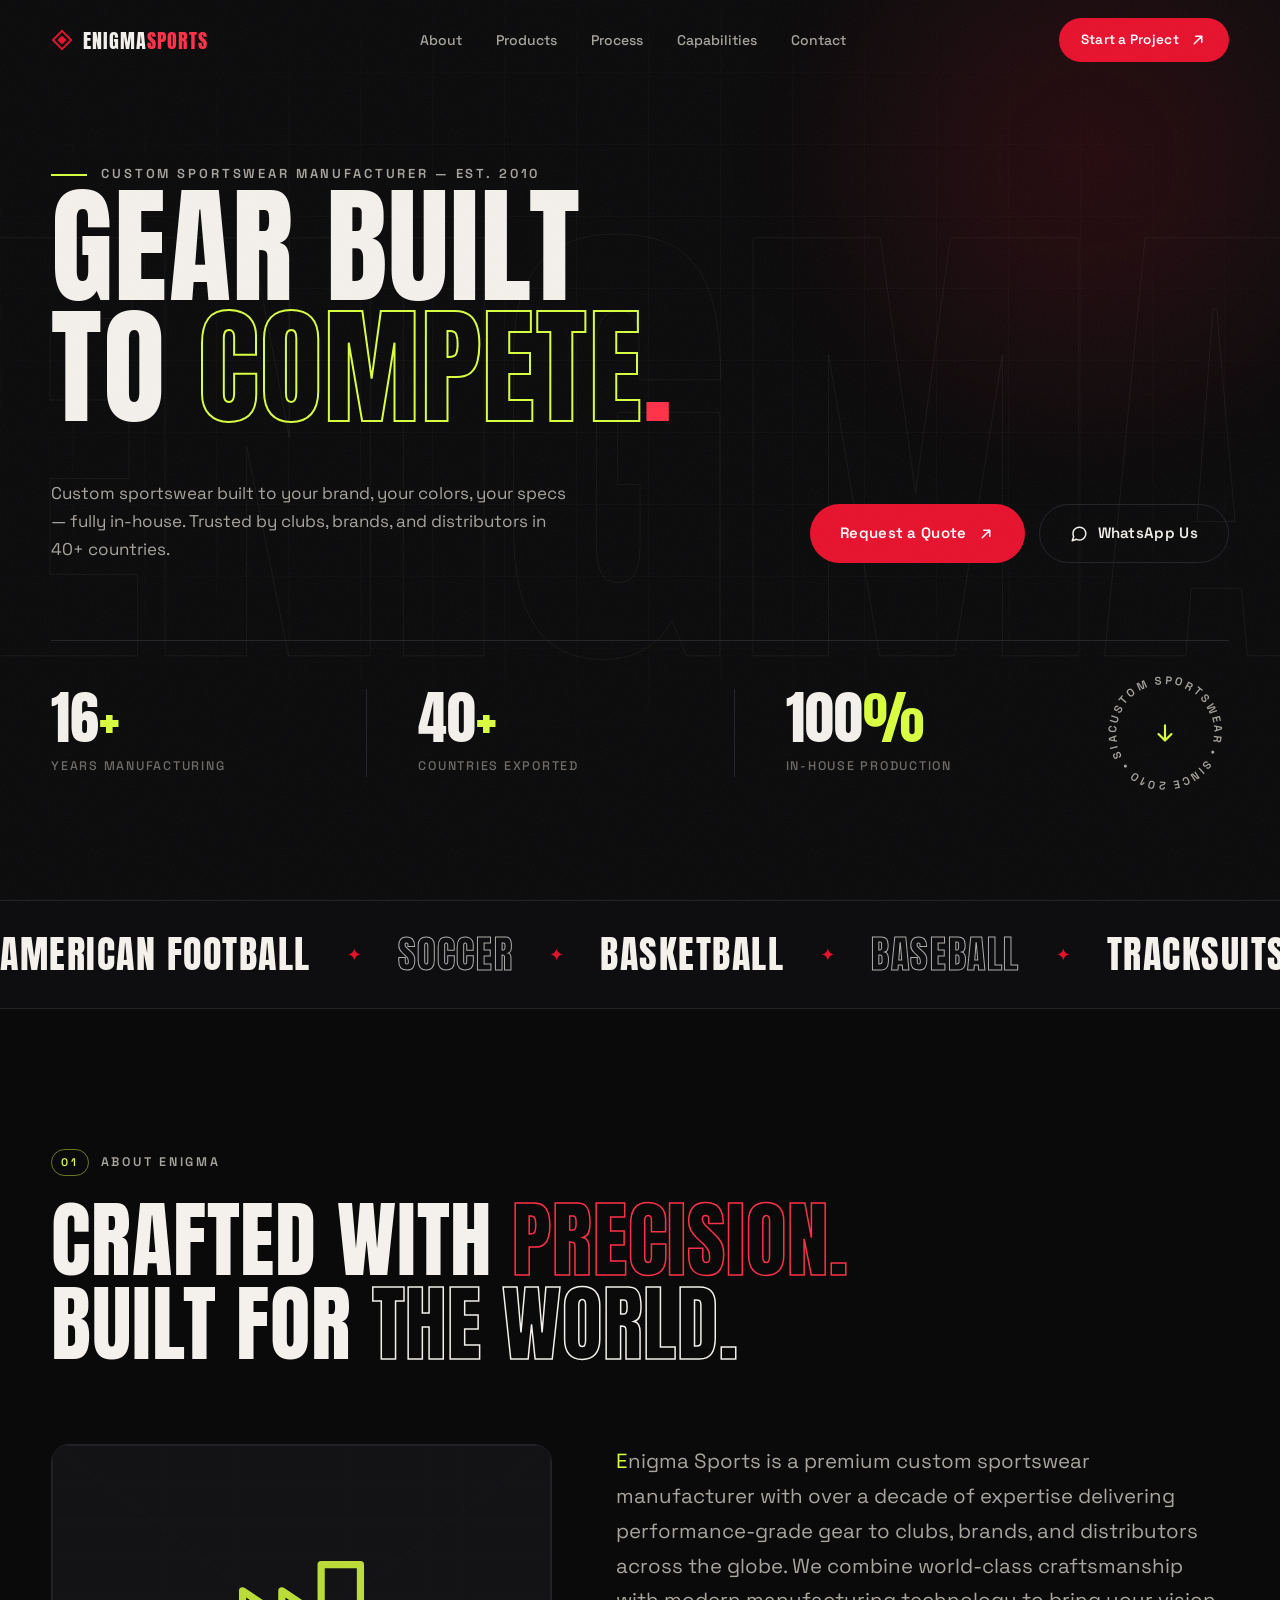
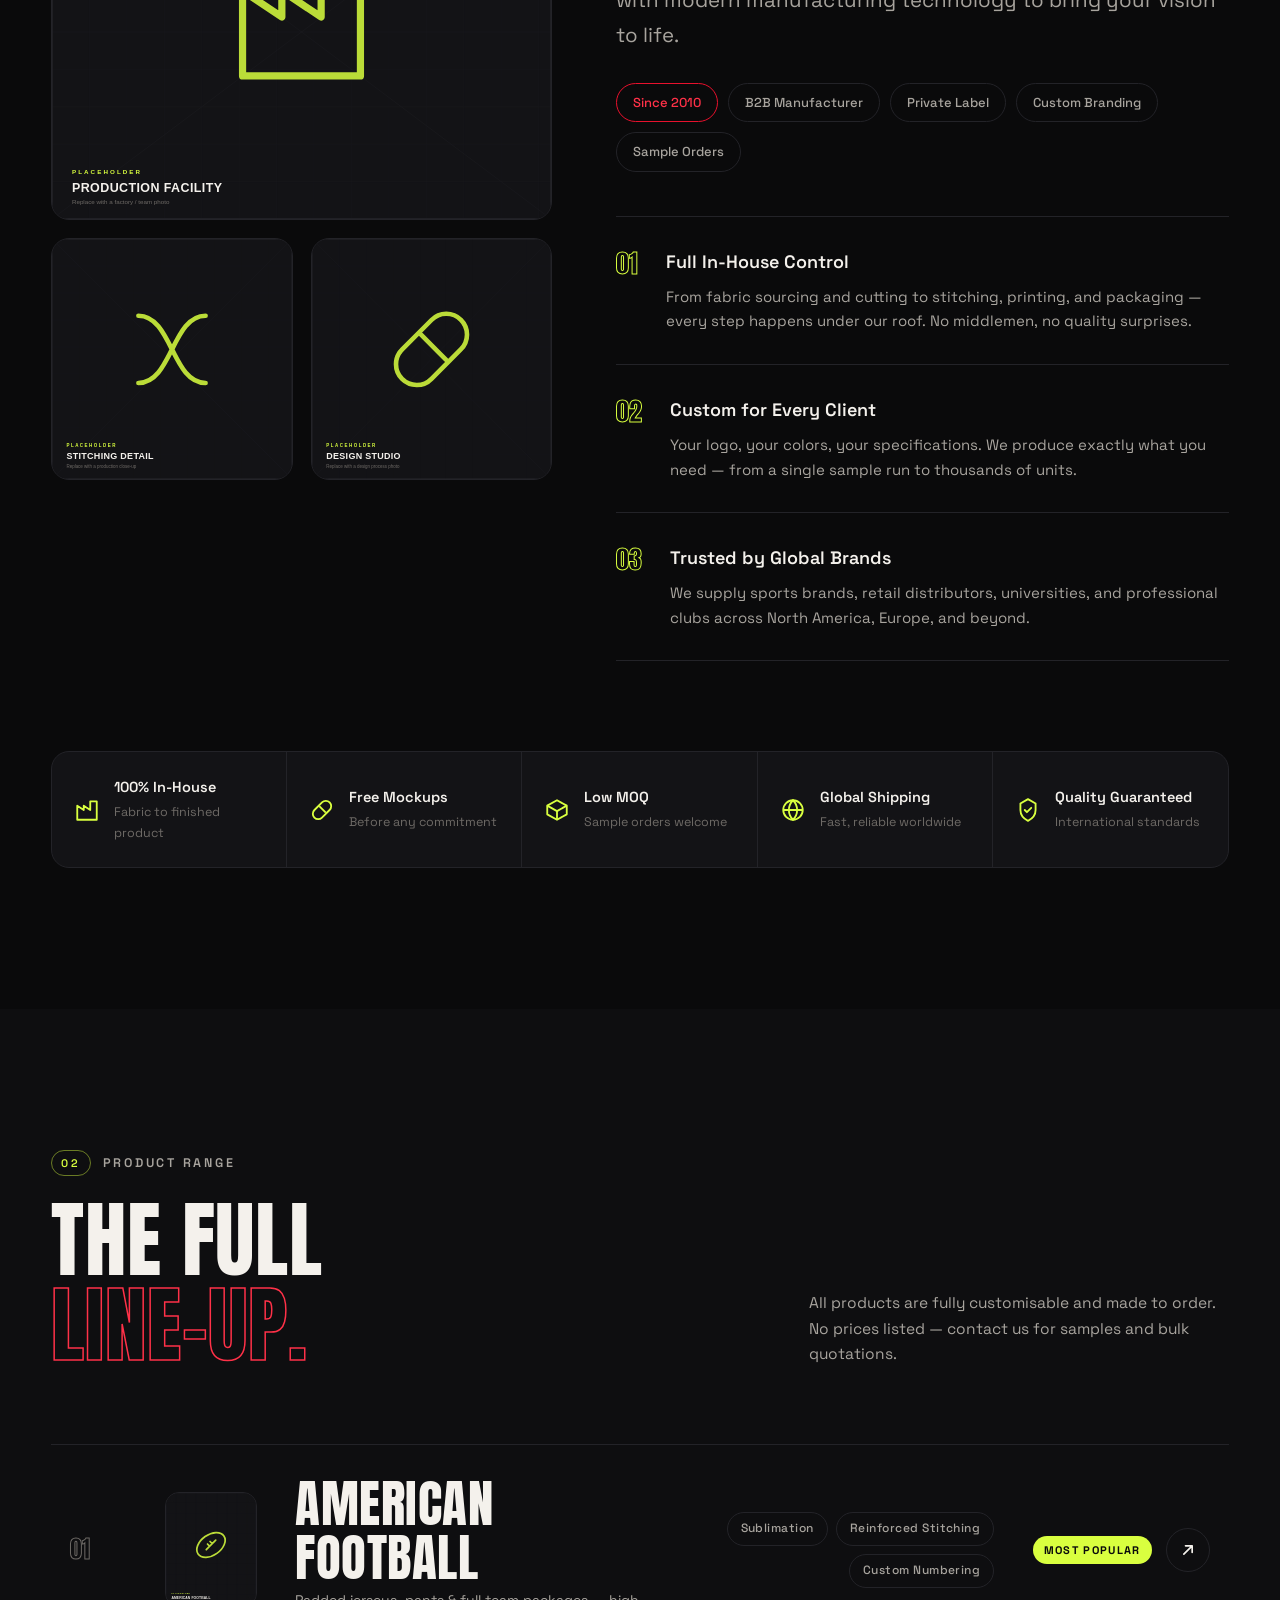
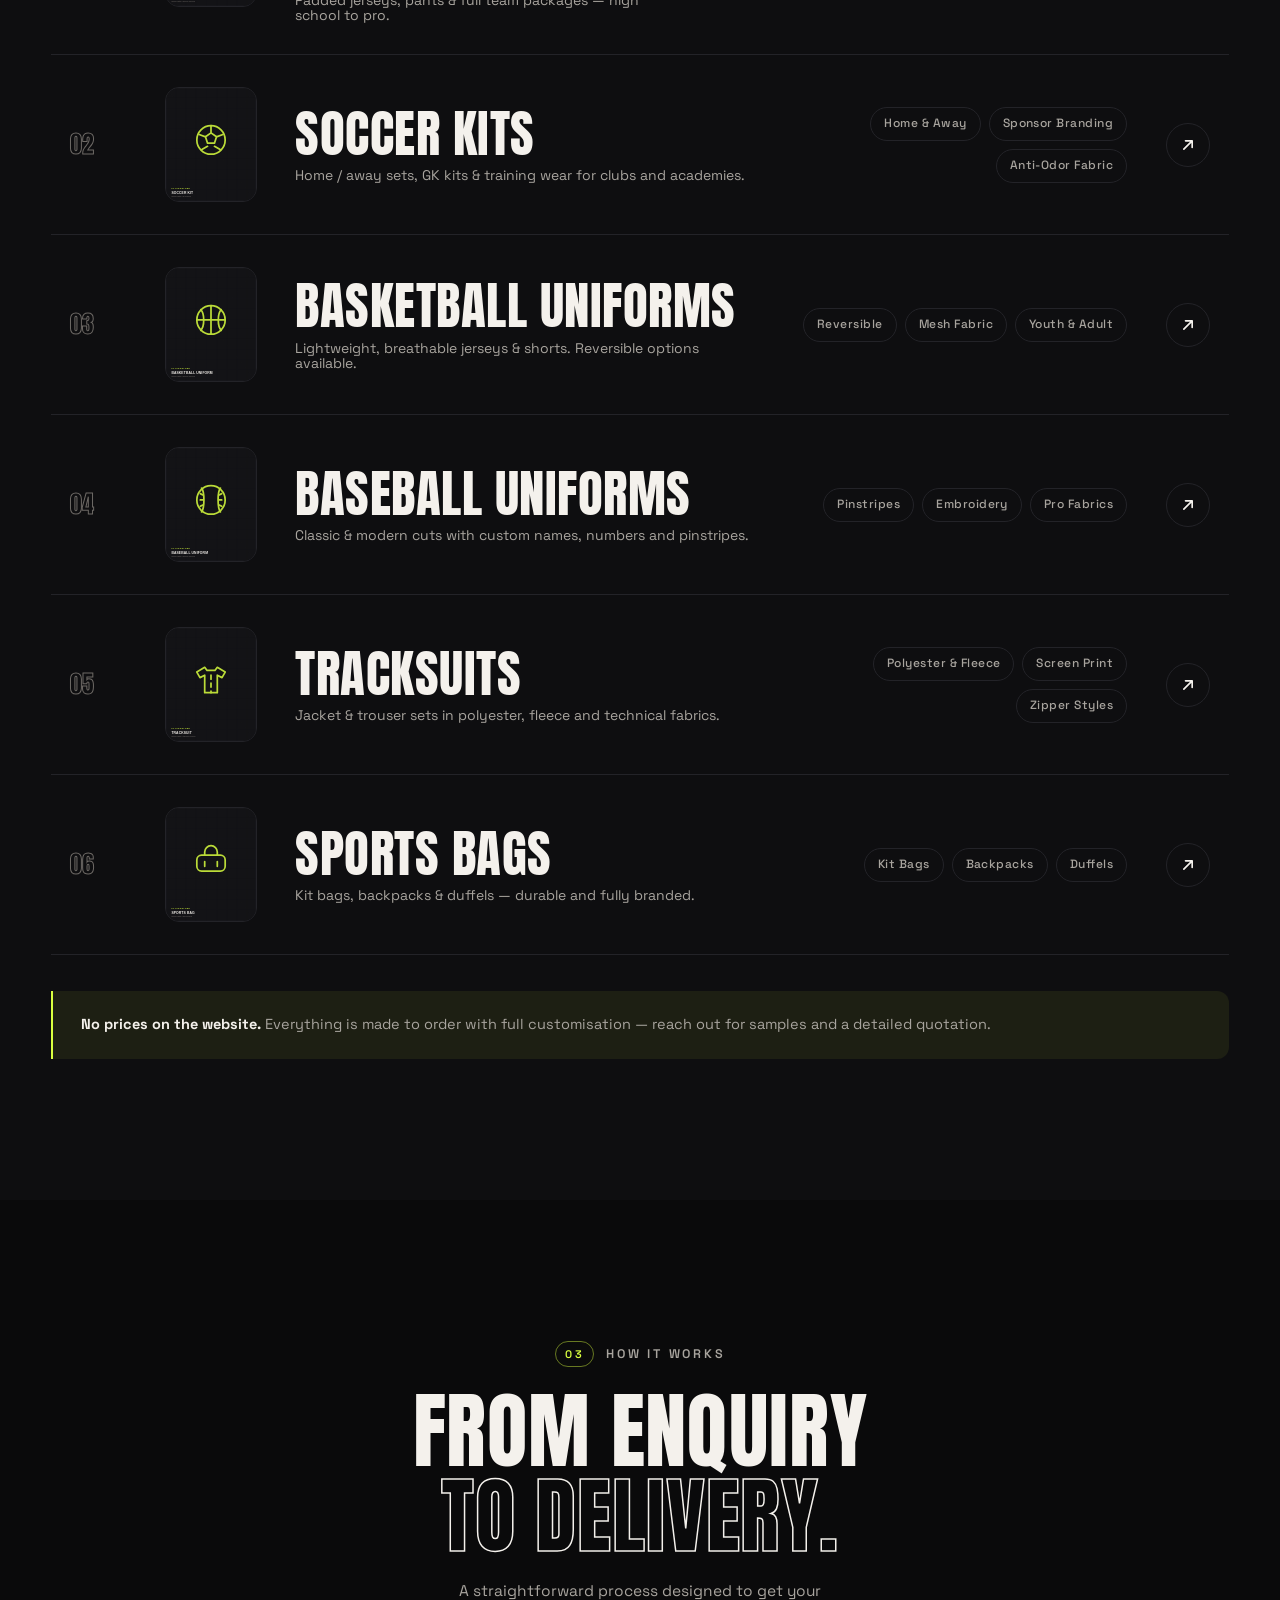
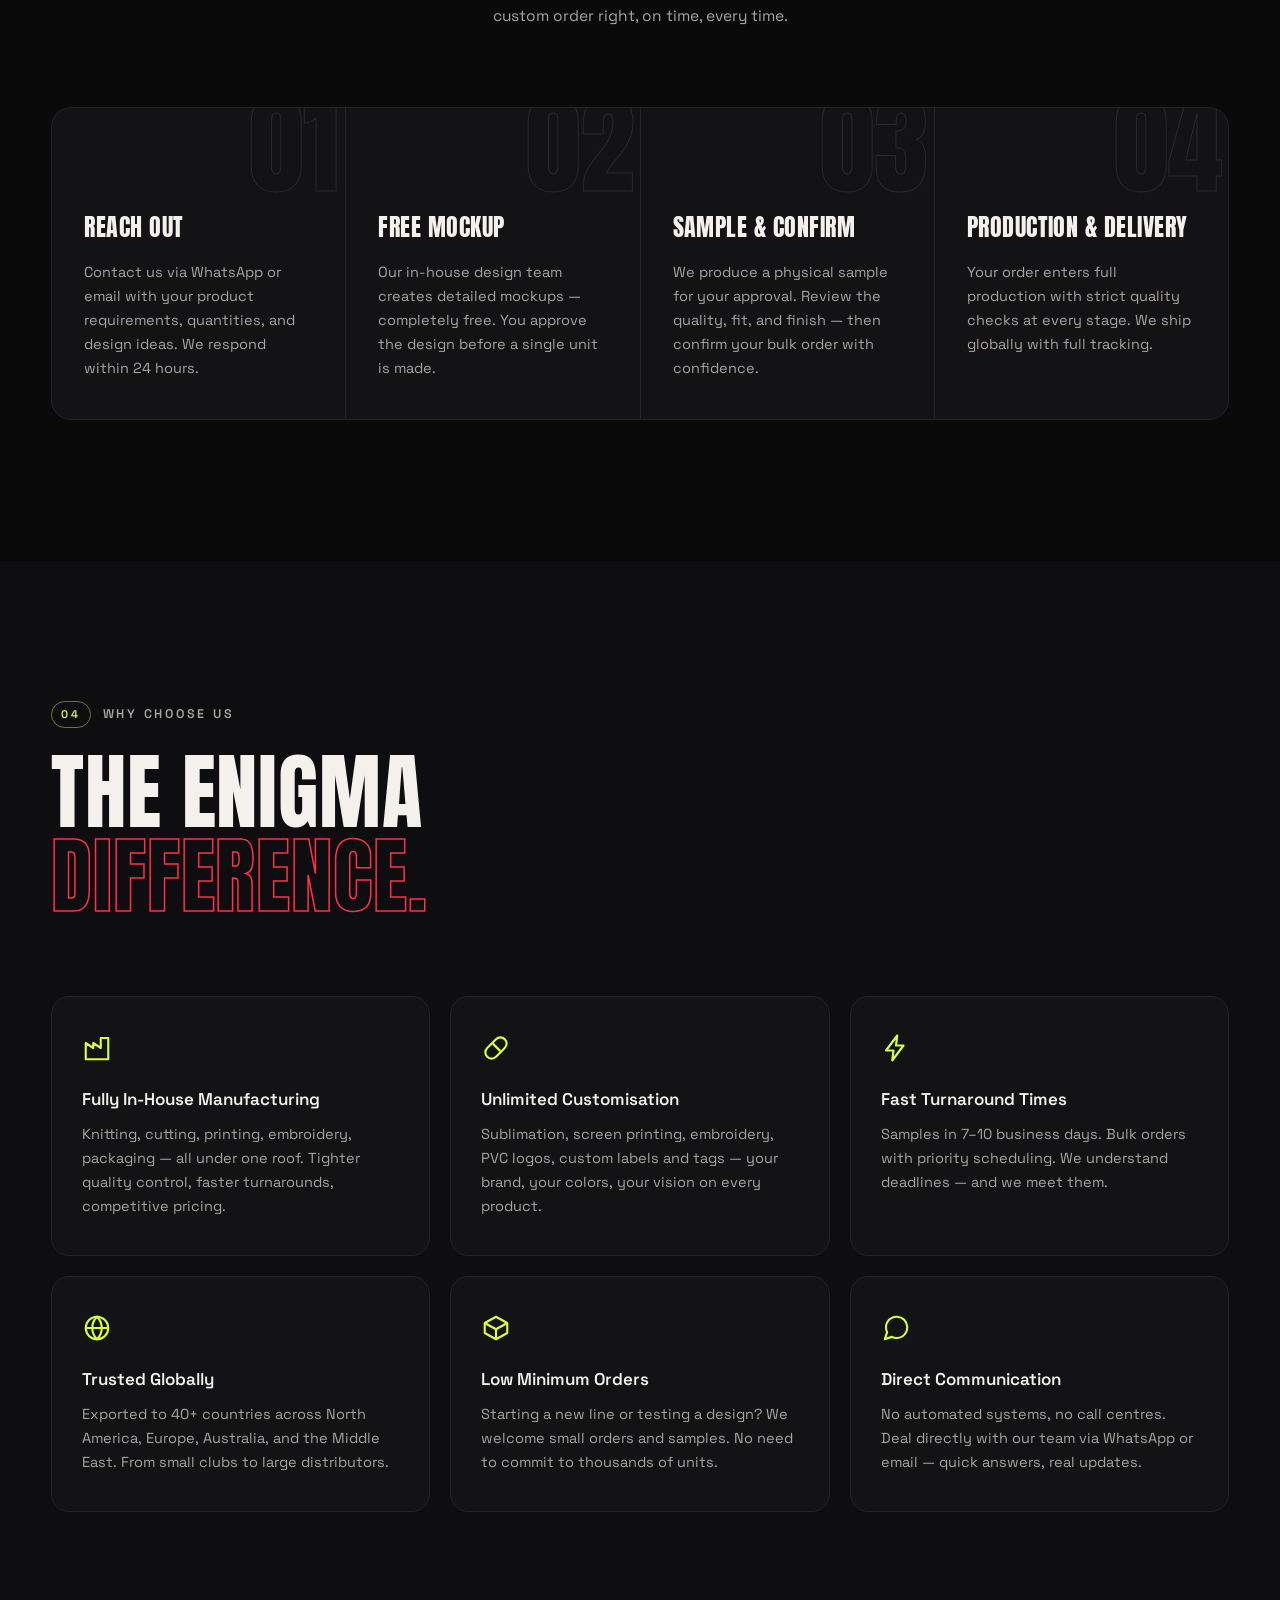
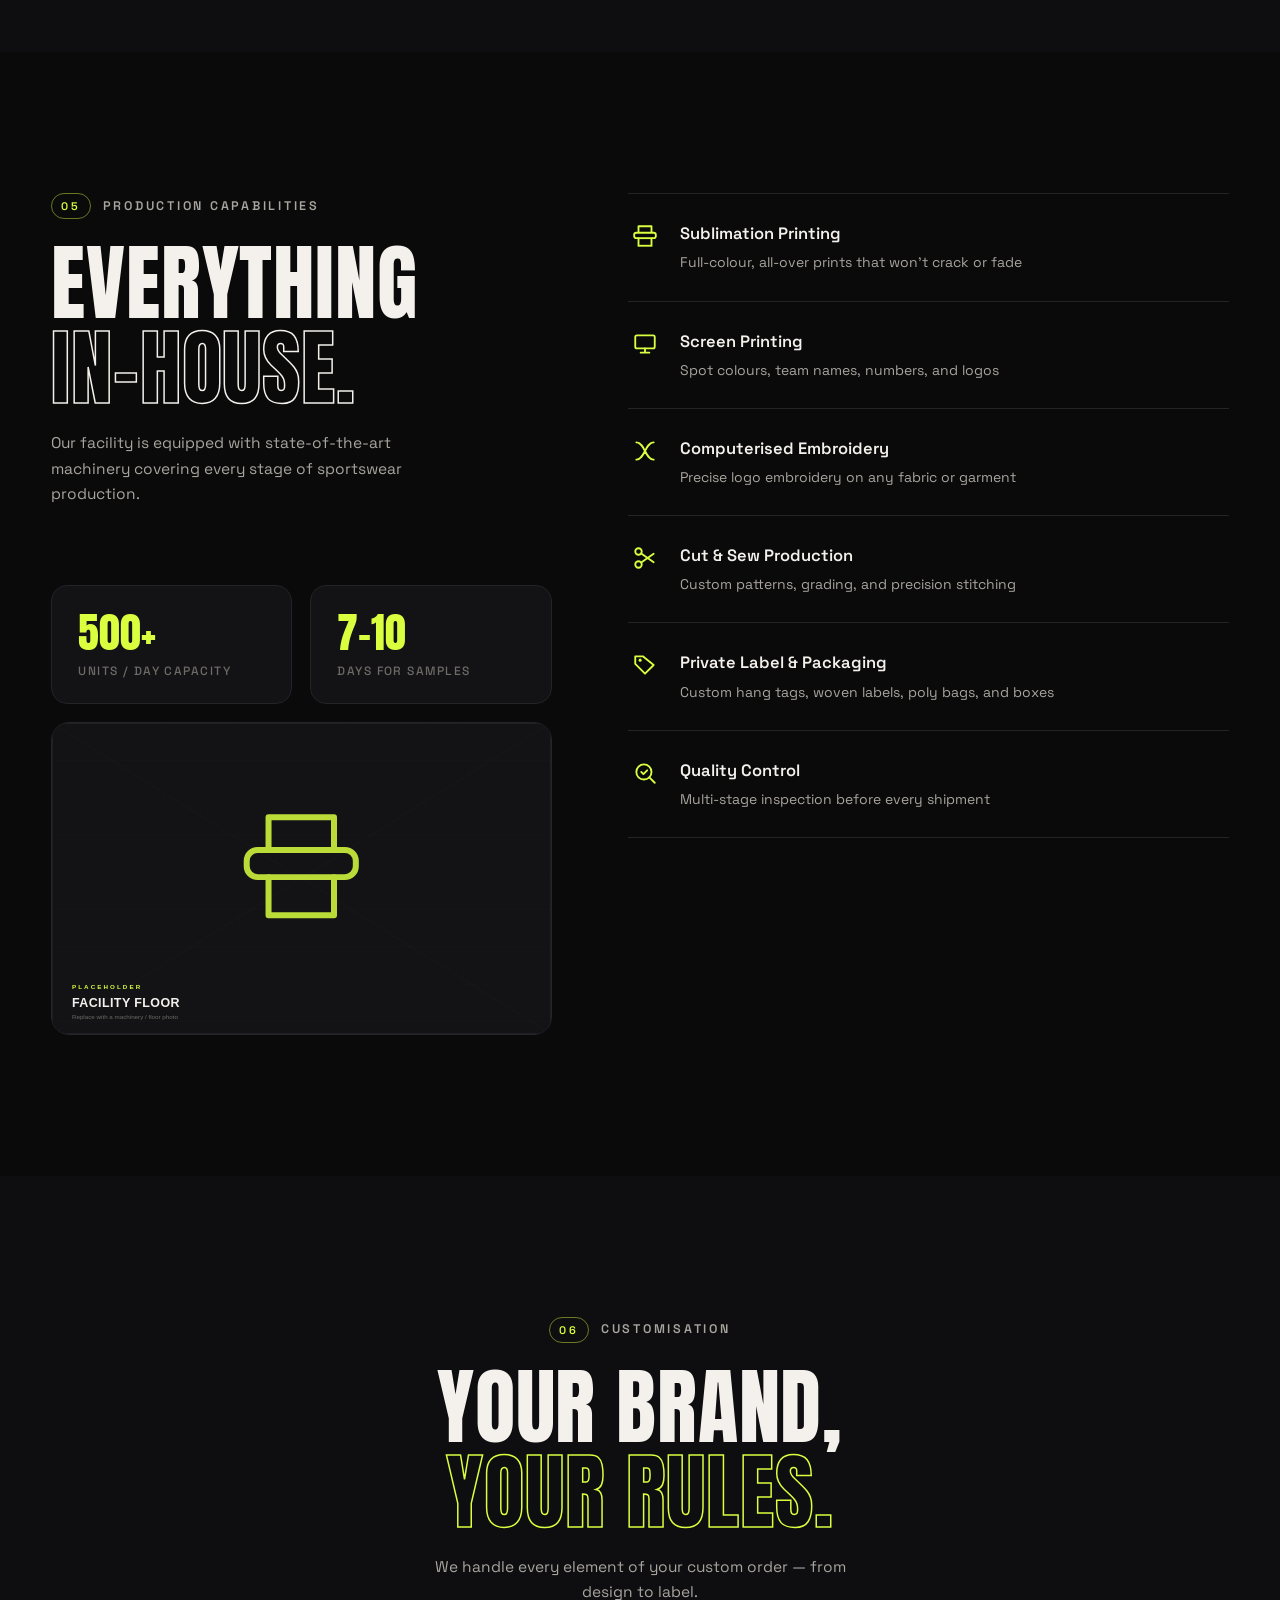
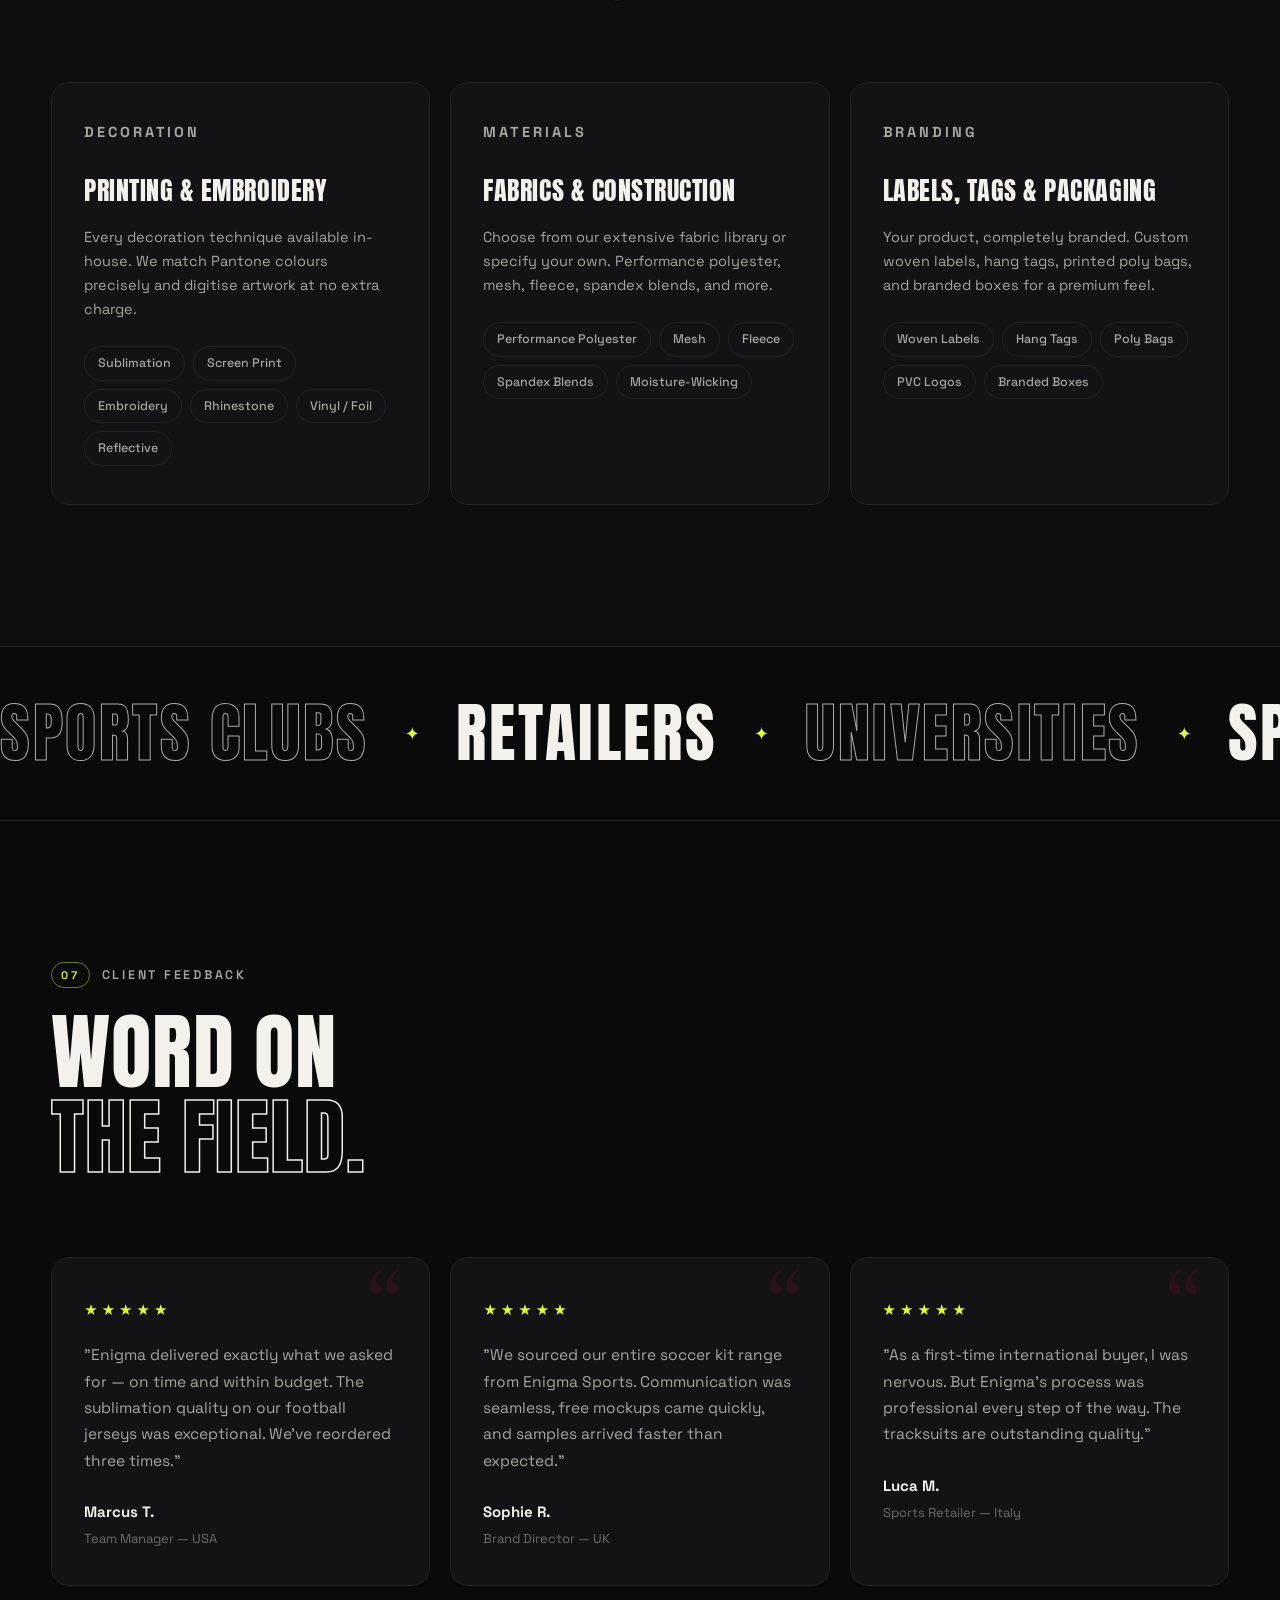
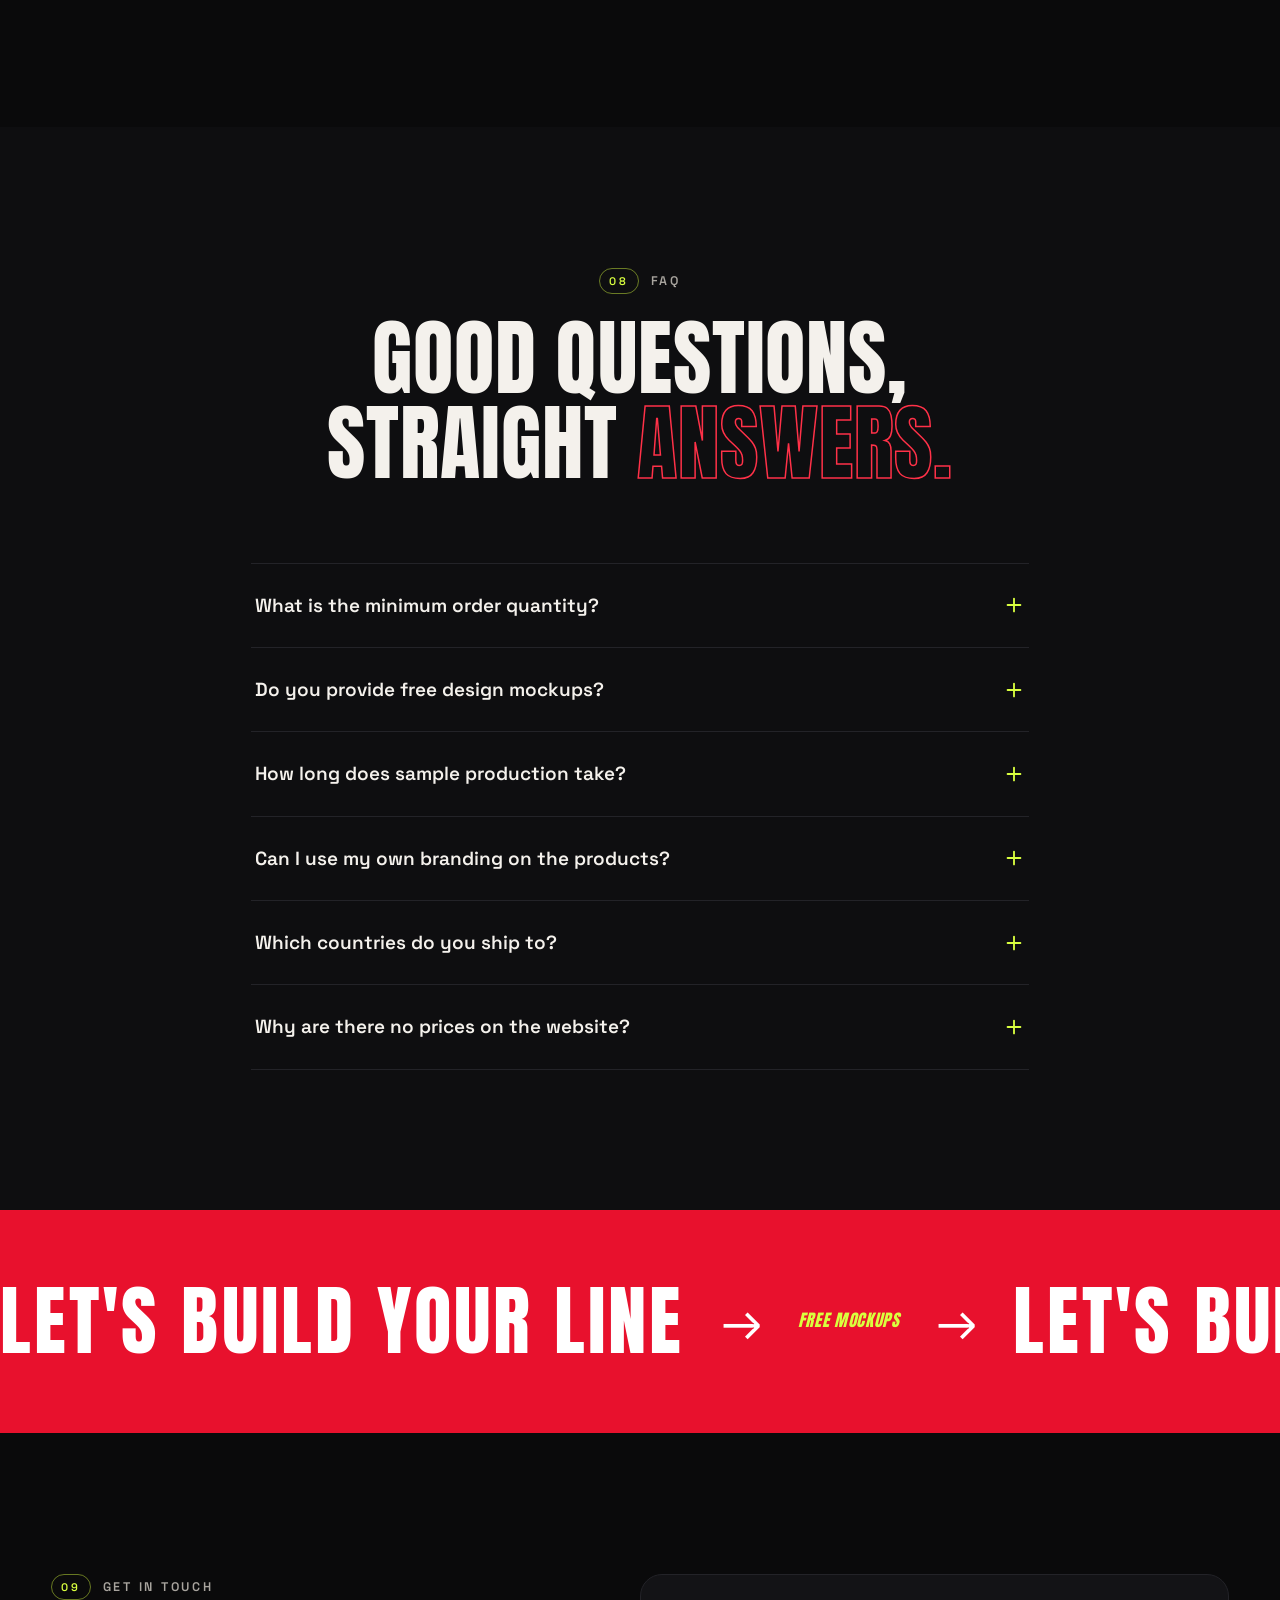
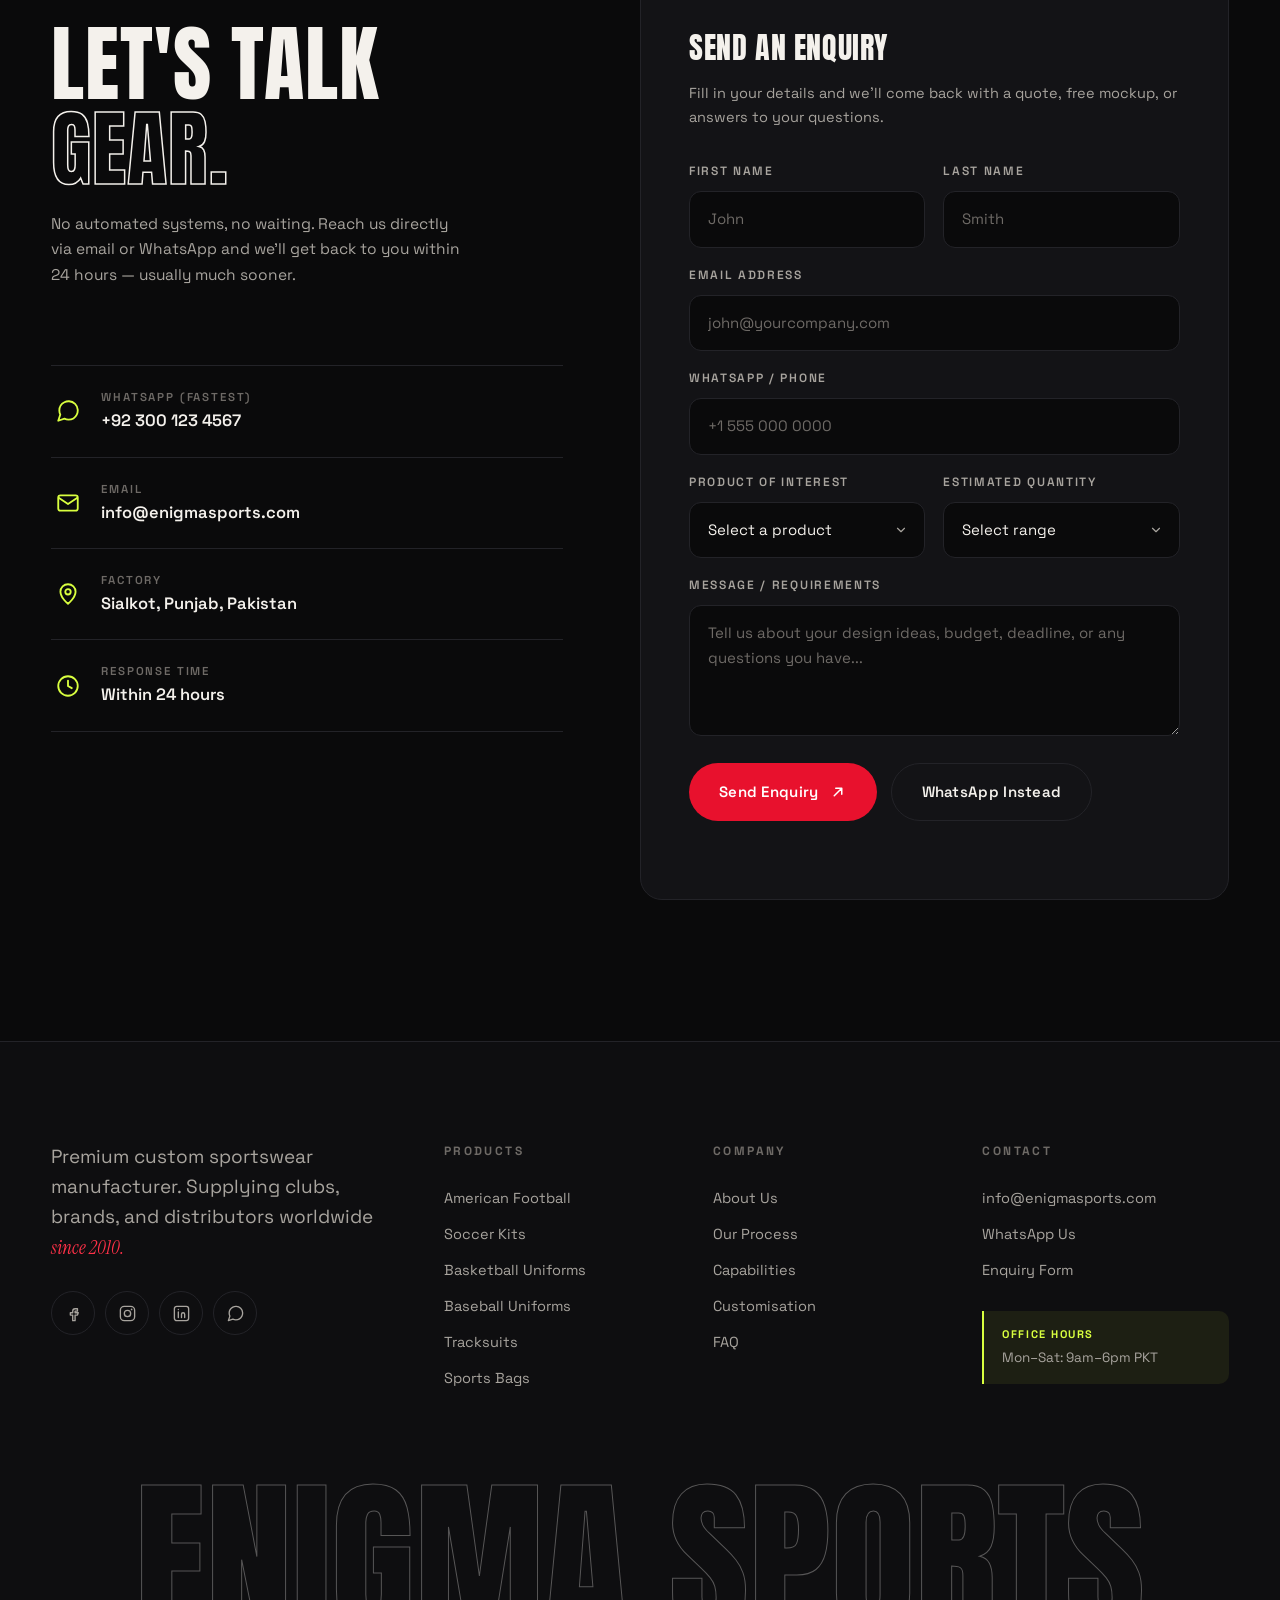
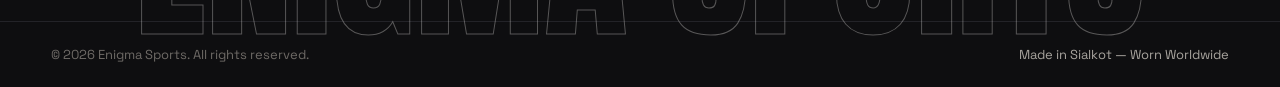
==== commit c7208d98: "Refresh hero copy, fix README, add favicon and FAQ resize fix - Rewrite README to match the 2026 red" ====
--- a/index.html
+++ b/index.html
@@ -25,6 +25,9 @@
   <link rel="preconnect" href="https://fonts.googleapis.com" />
   <link rel="preconnect" href="https://fonts.gstatic.com" crossorigin />
   <link href="https://fonts.googleapis.com/css2?family=Anton&family=Instrument+Serif:ital@0;1&family=Space+Grotesk:wght@300;400;500;600;700&display=swap" rel="stylesheet" />
+
+  <!-- Favicon -->
+  <link rel="icon" type="image/svg+xml" href="assets/img/favicon.svg" />
 
   <!-- Styles -->
   <link rel="stylesheet" href="assets/css/style.css" />
@@ -101,12 +104,12 @@
     <p class="hero-eyebrow reveal-line"><span><b></b>Custom Sportswear Manufacturer — Est. 2010</span></p>
 
     <h1 class="hero-title">
-      <span class="reveal-line"><span>GEAR BUILT FOR</span></span>
-      <span class="reveal-line"><span><span class="stroke stroke--volt">MEGA</span> CHAMPIONS<i class="hero-dot">.</i></span></span>
+      <span class="reveal-line"><span>GEAR BUILT</span></span>
+      <span class="reveal-line"><span>TO <span class="stroke stroke--volt">COMPETE</span><i class="hero-dot">.</i></span></span>
     </h1>
 
     <div class="hero-row">
-      <p class="hero-copy reveal-line"><span>Premium custom sportswear engineered for performance. From American football to soccer, tracksuits to bags — crafted for clubs, brands, and distributors worldwide.</span></p>
+      <p class="hero-copy reveal-line"><span>Custom sportswear built to your brand, your colors, your specs — fully in-house. Trusted by clubs, brands, and distributors in 40+ countries.</span></p>
 
       <div class="hero-ctas reveal-line">
         <span>
@@ -125,7 +128,7 @@
     <div class="hero-stats reveal-line">
       <span>
         <div class="hero-stat">
-          <strong><span data-count="15">0</span><i>+</i></strong>
+          <strong><span data-count="16">0</span><i>+</i></strong>
           <small>Years Manufacturing</small>
         </div>
         <div class="hero-stat">
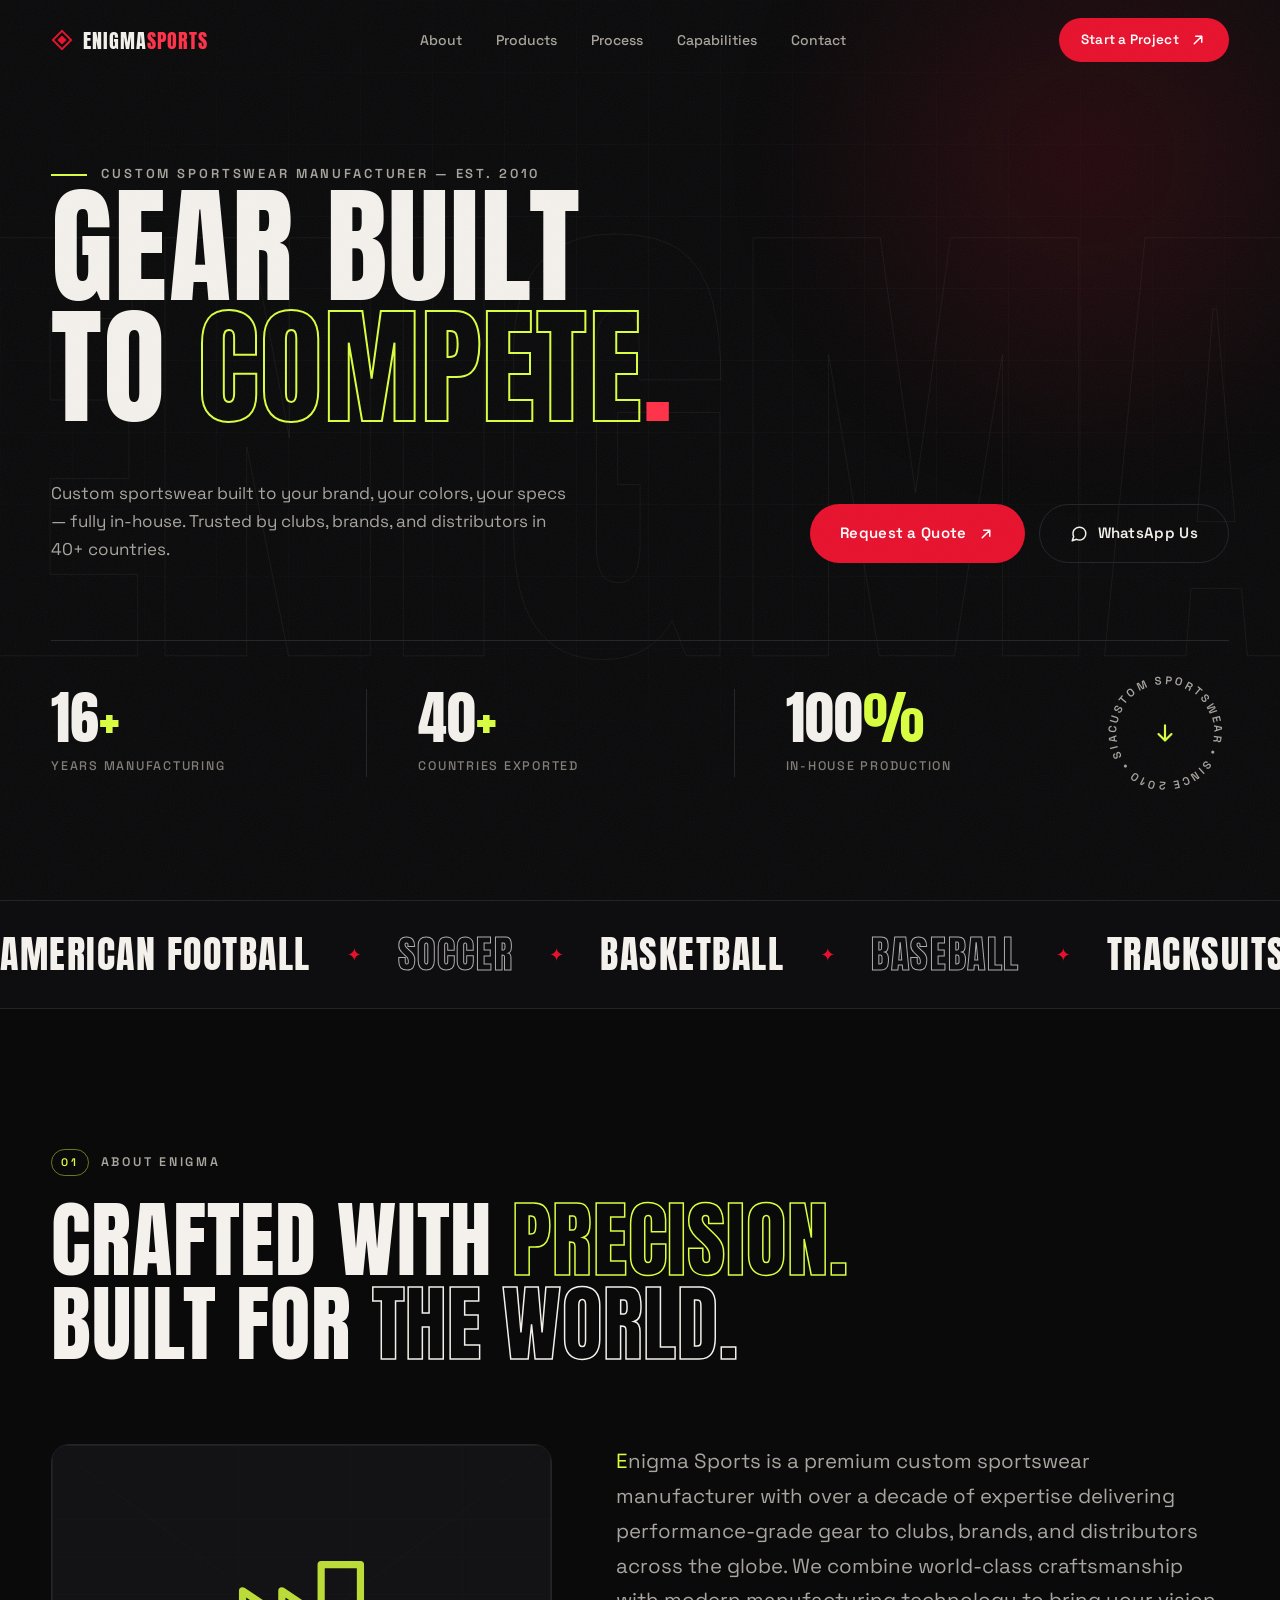
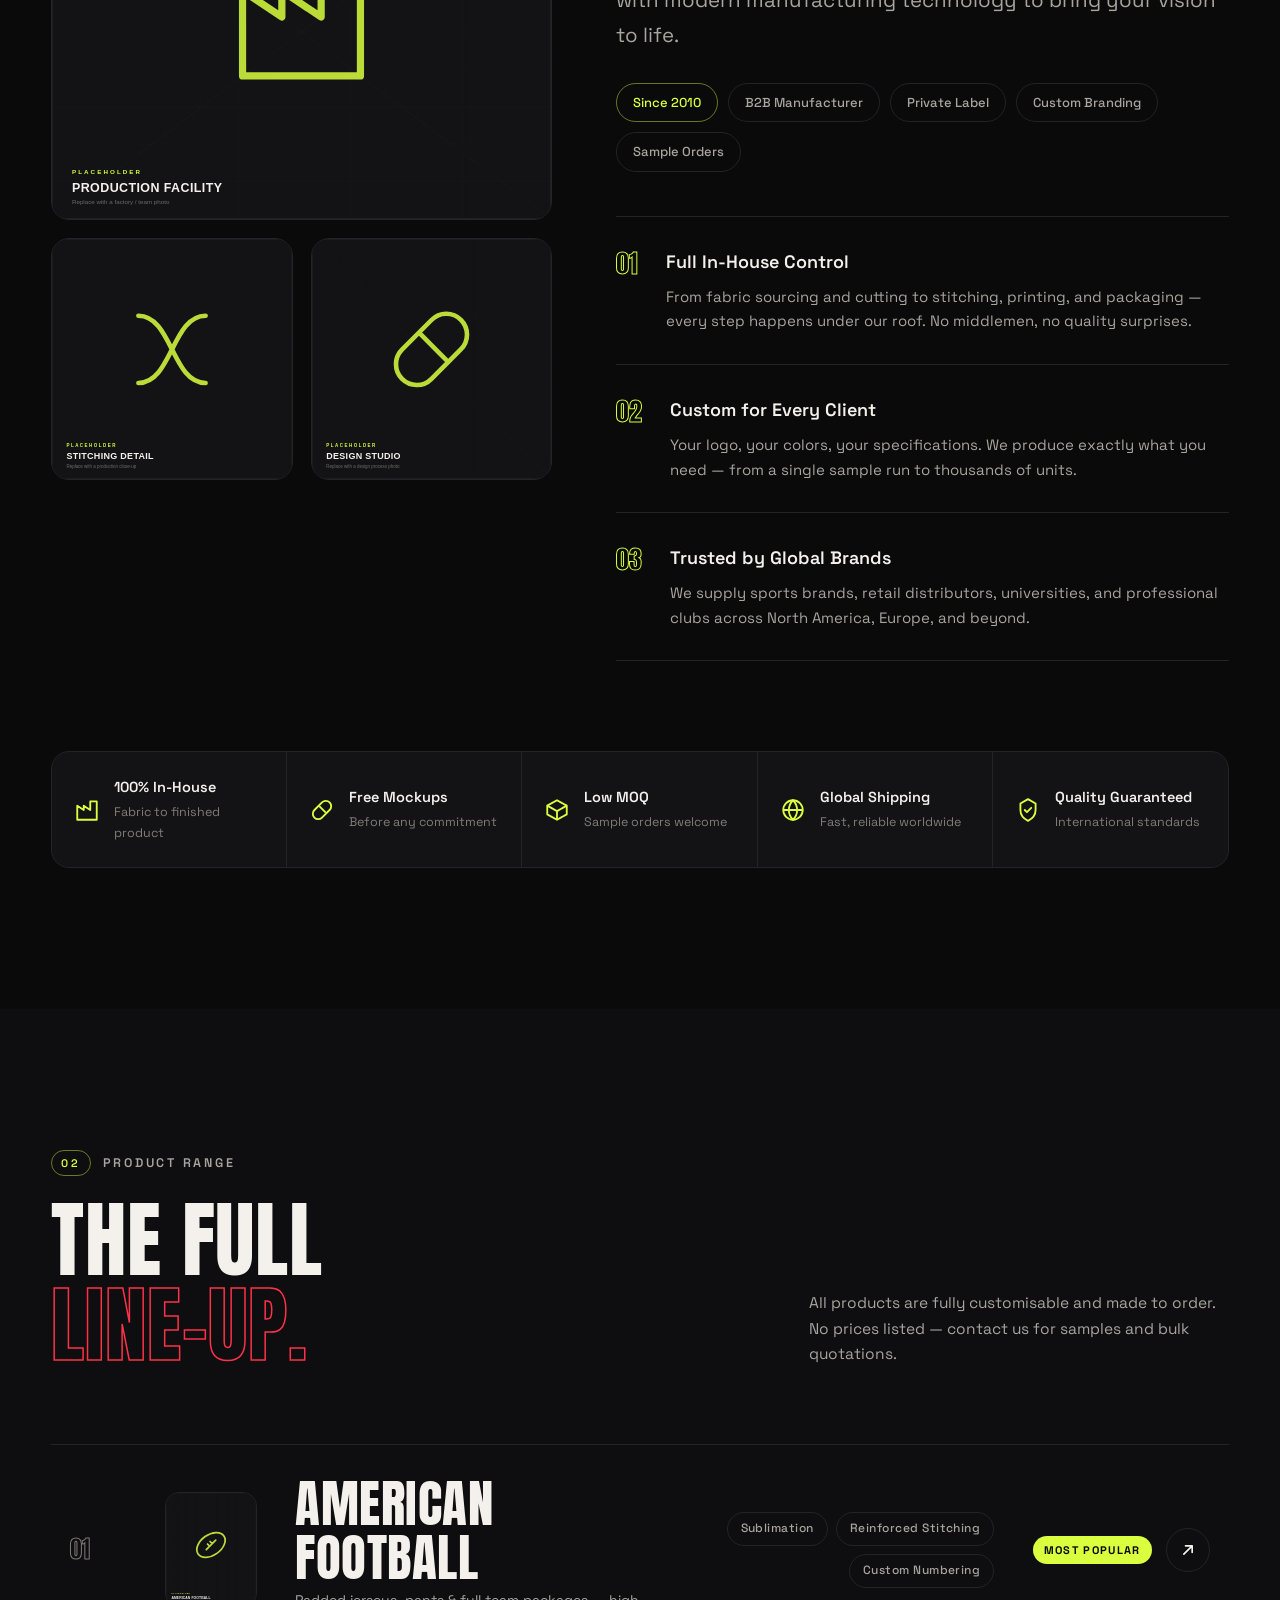
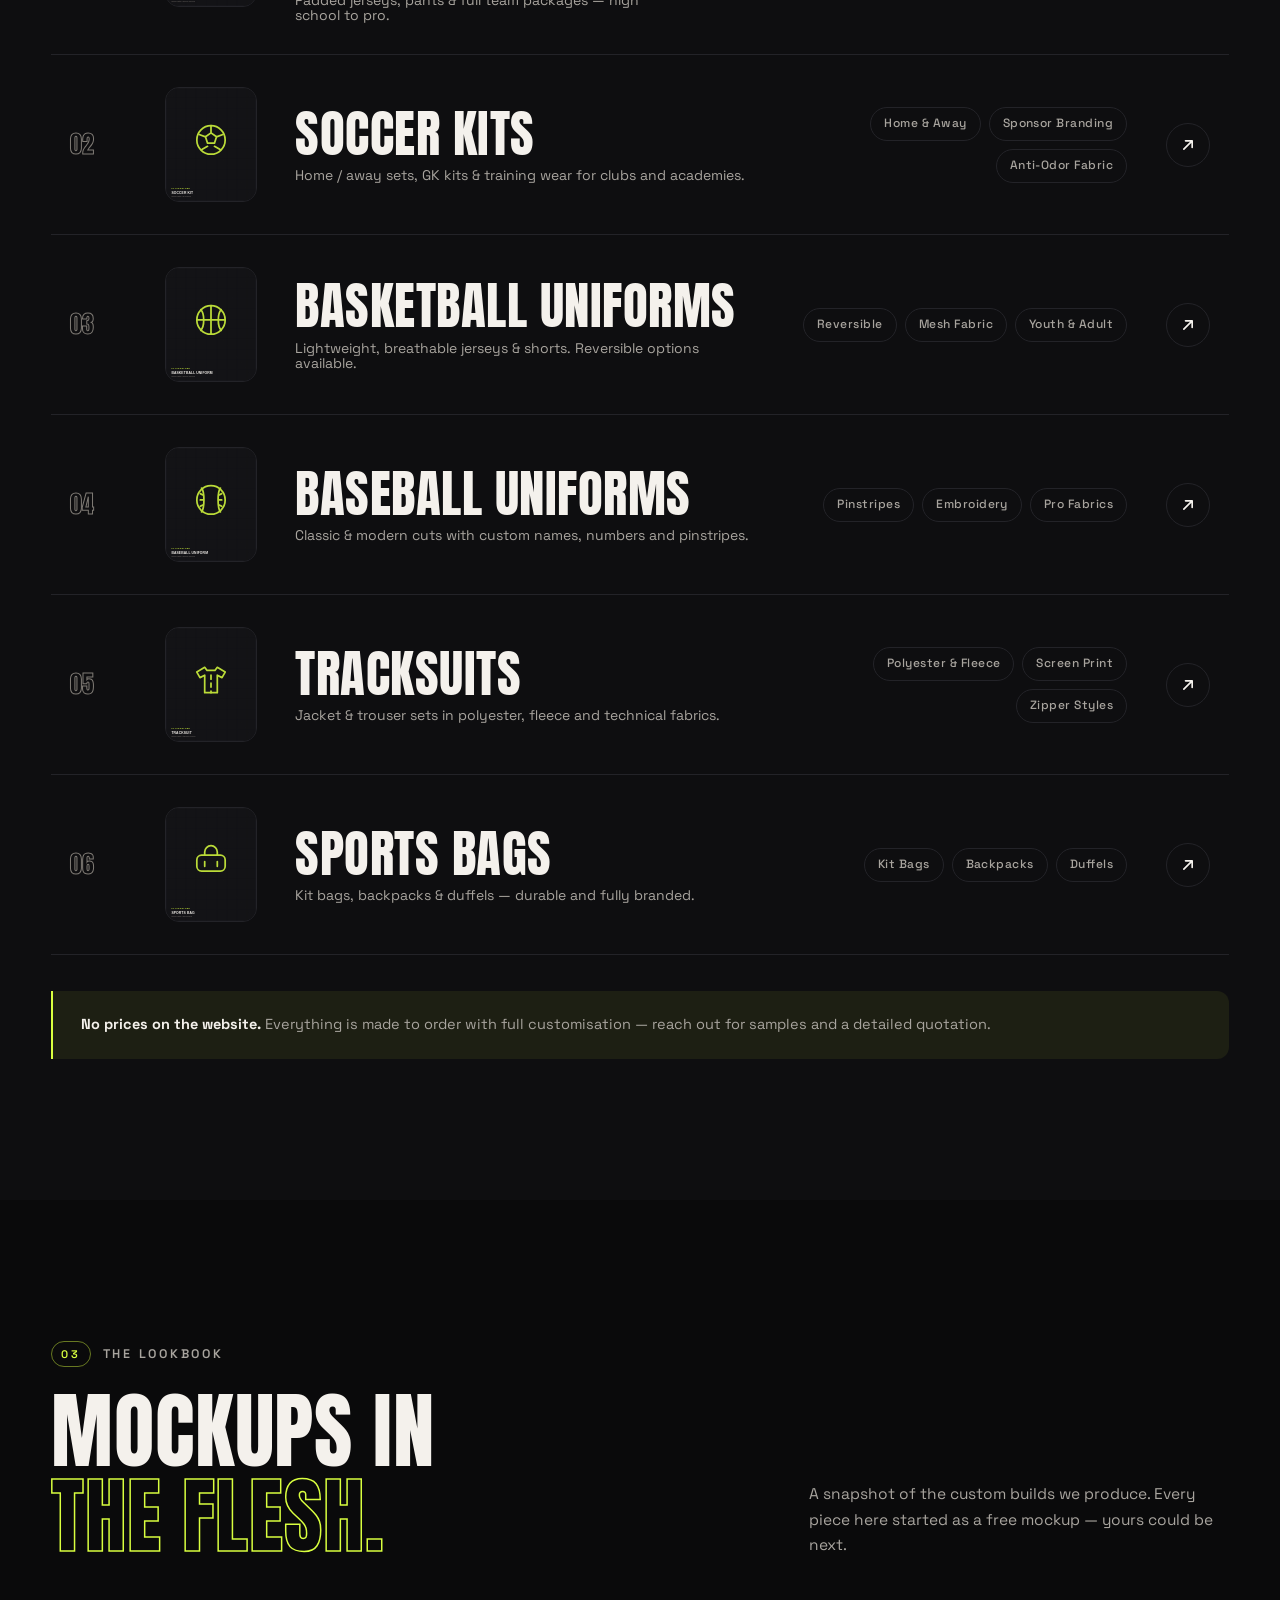
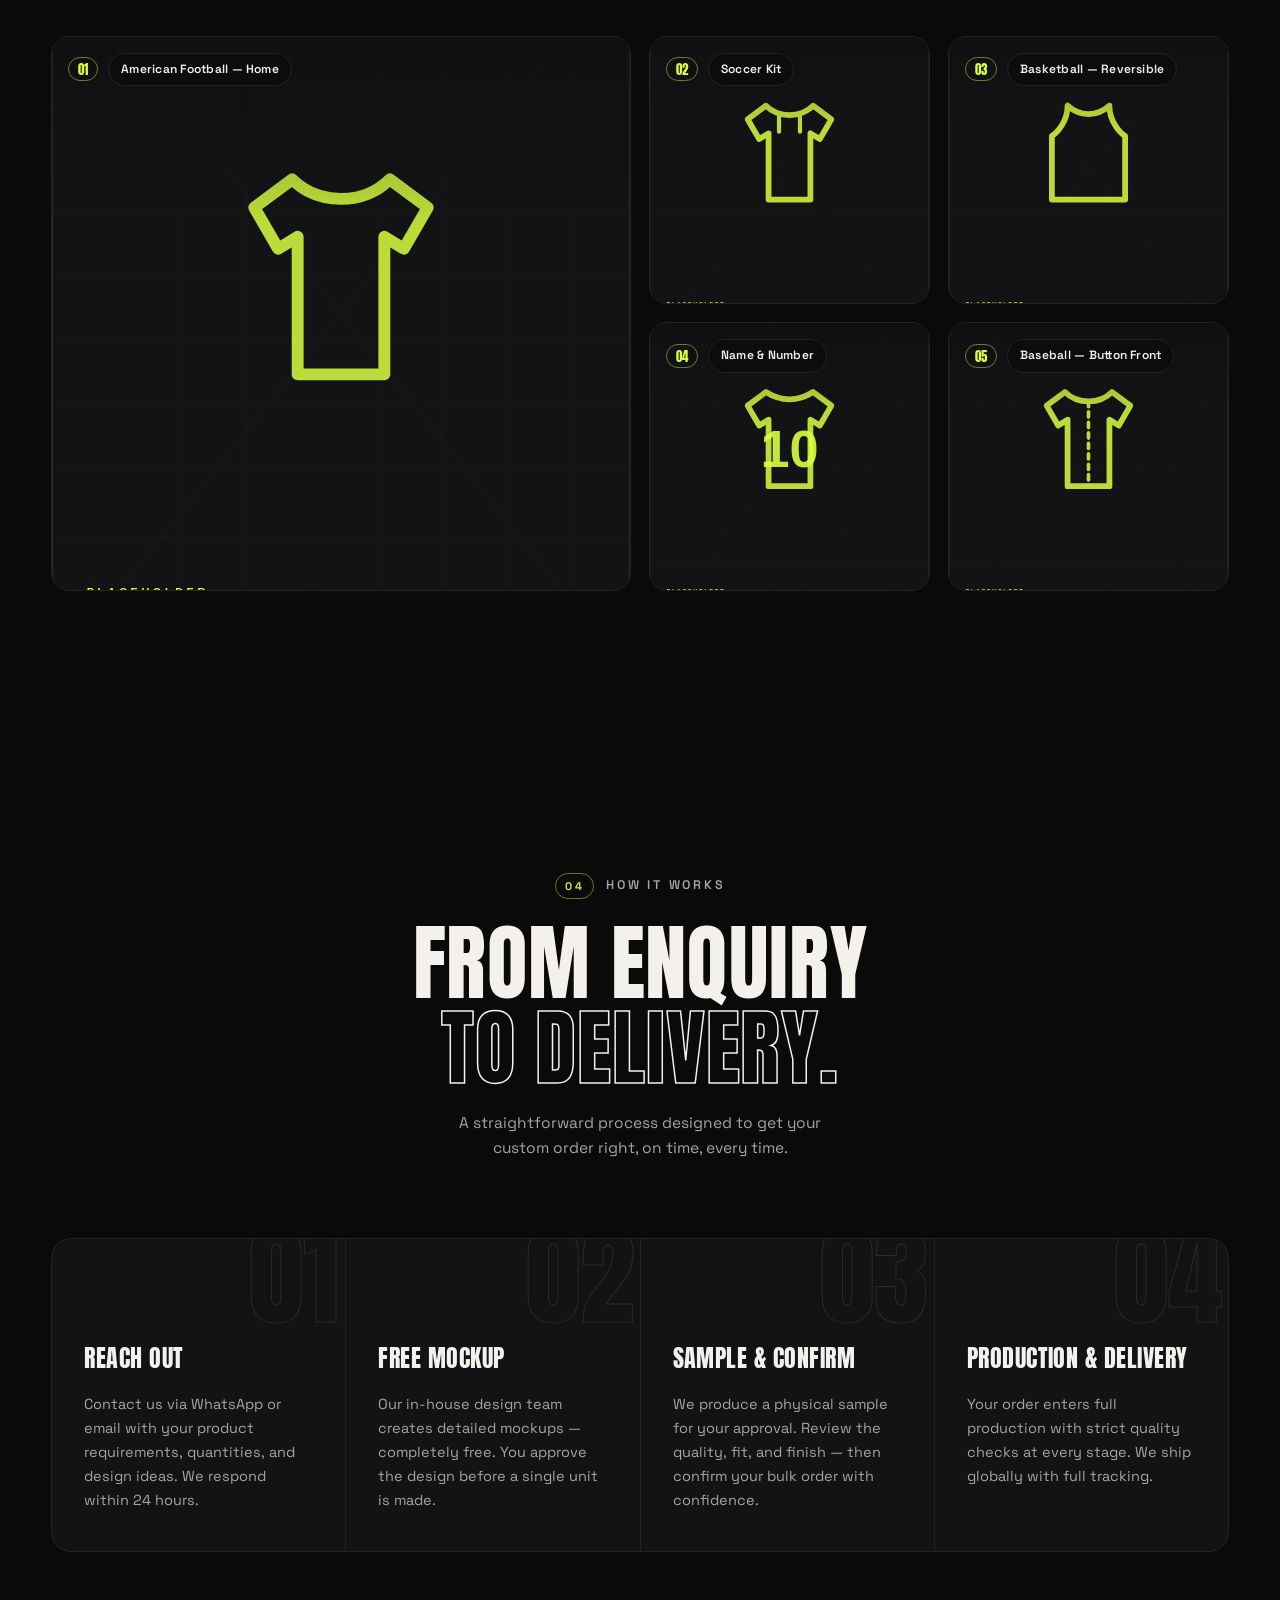
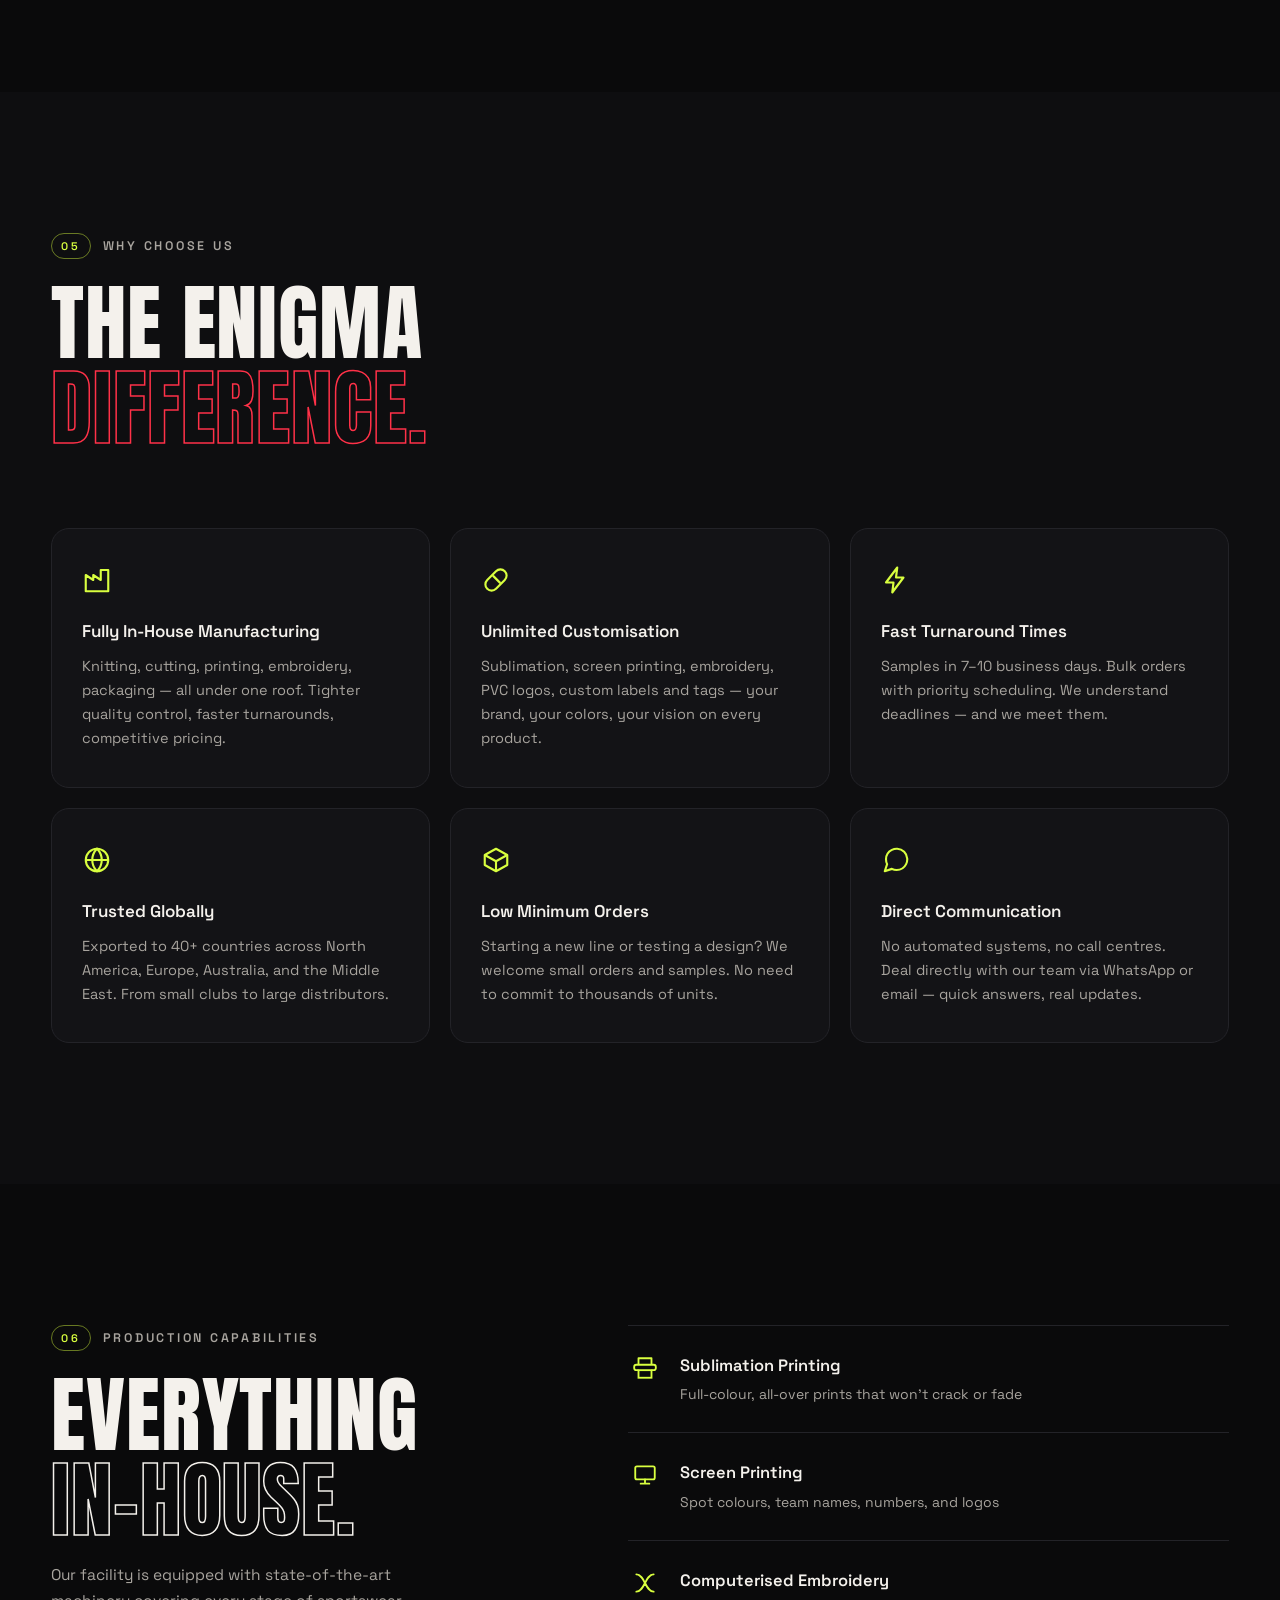
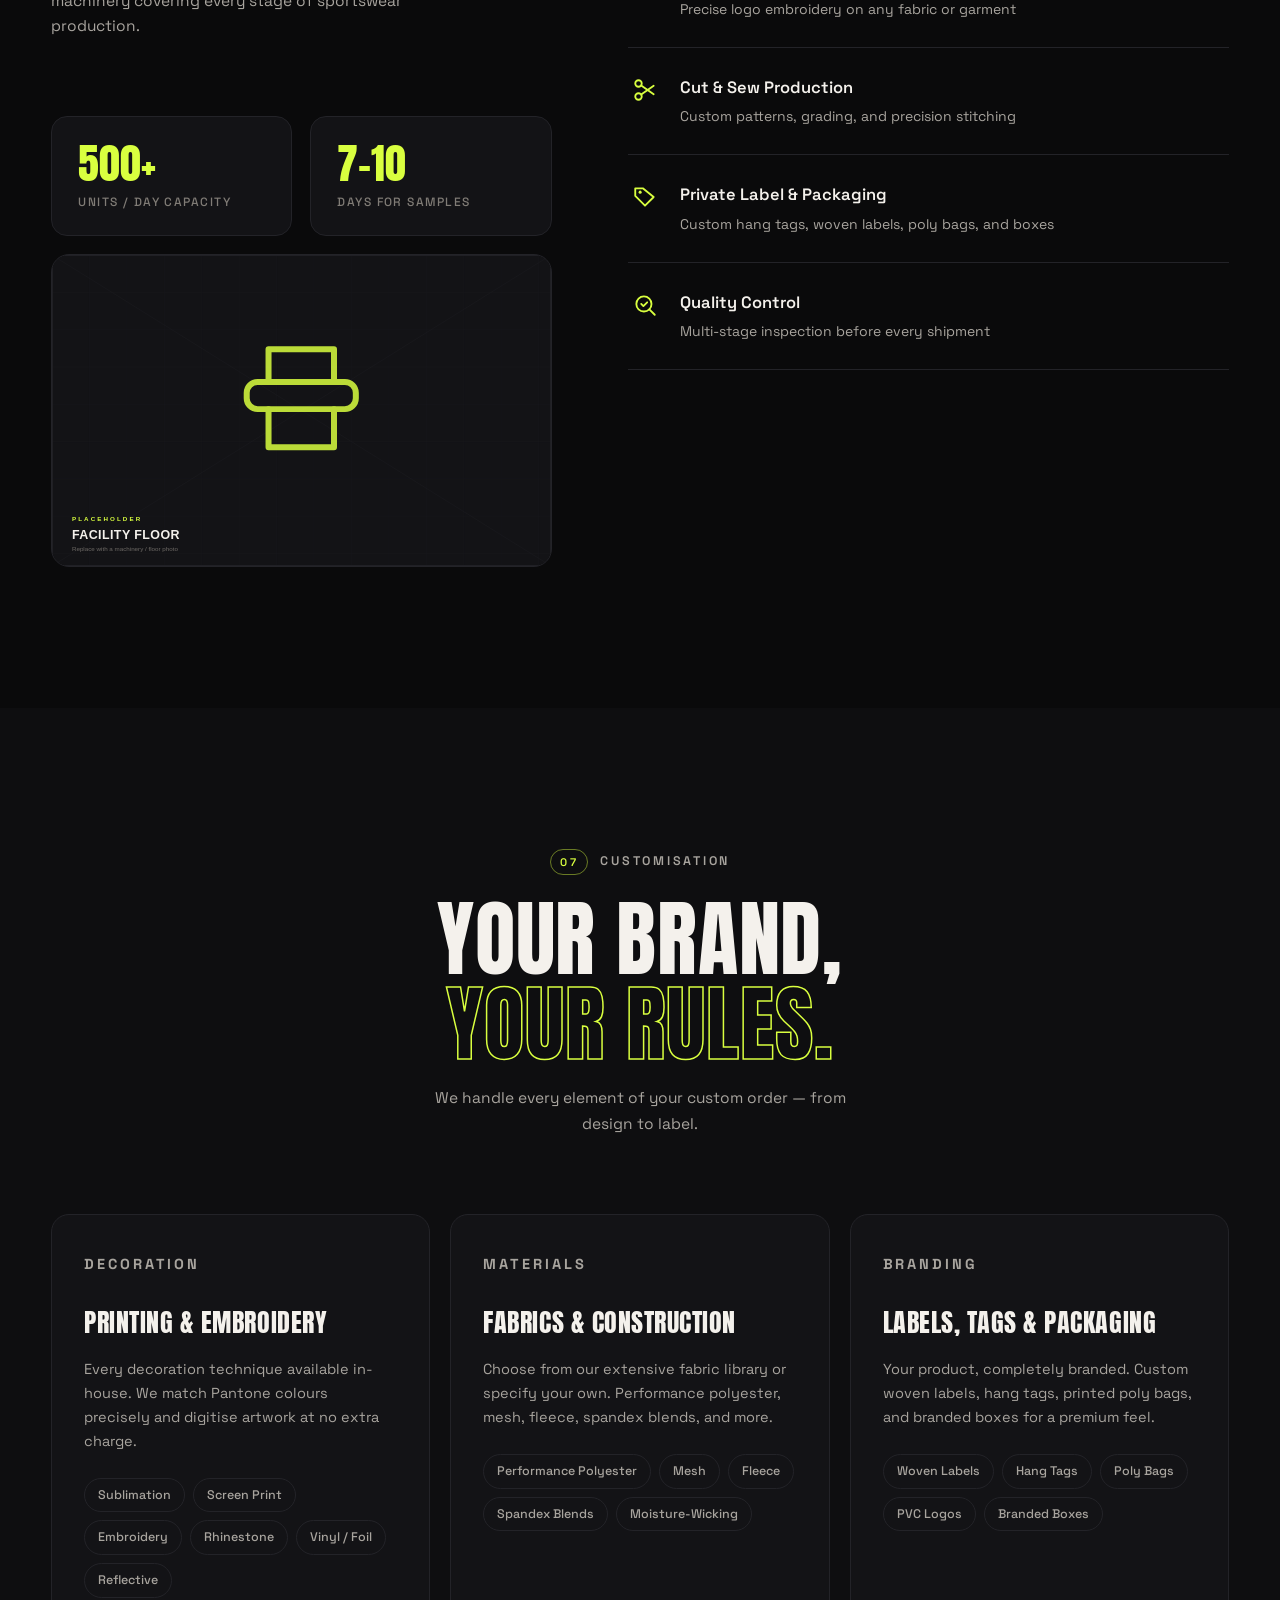
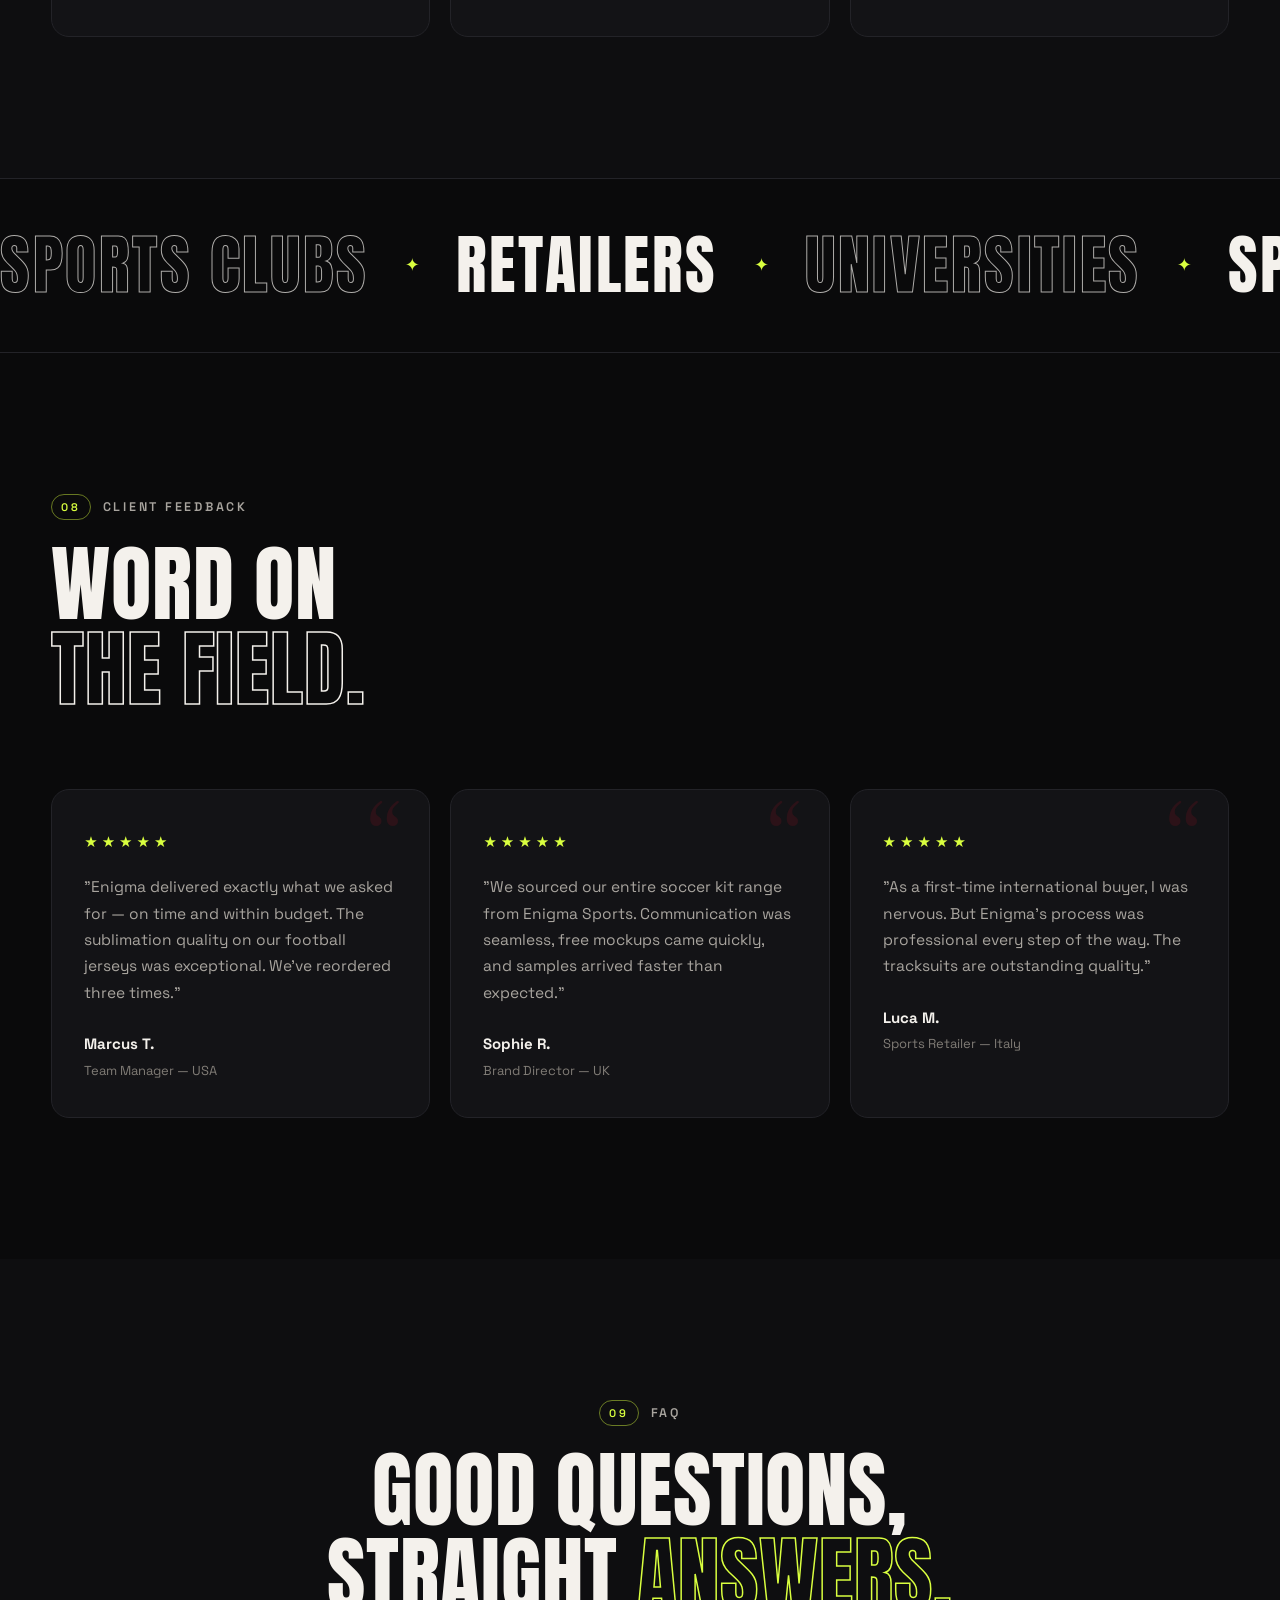
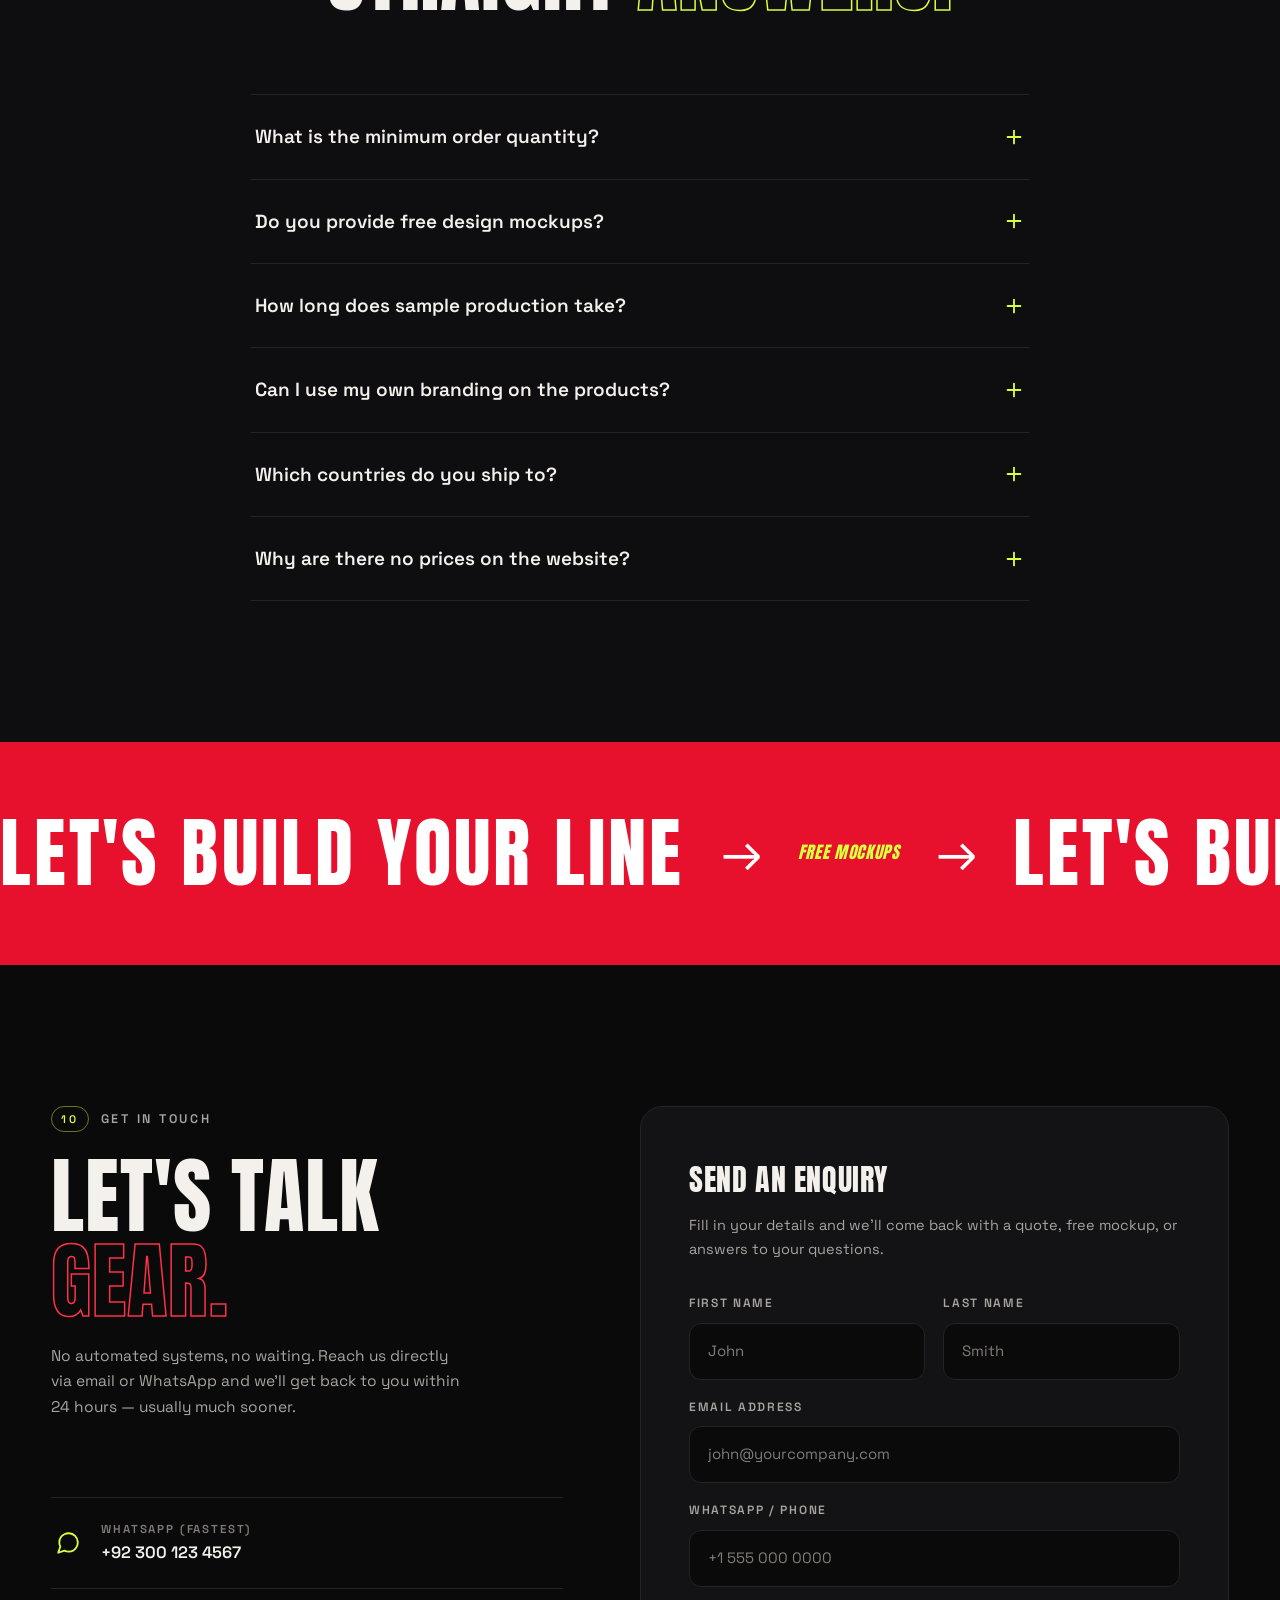
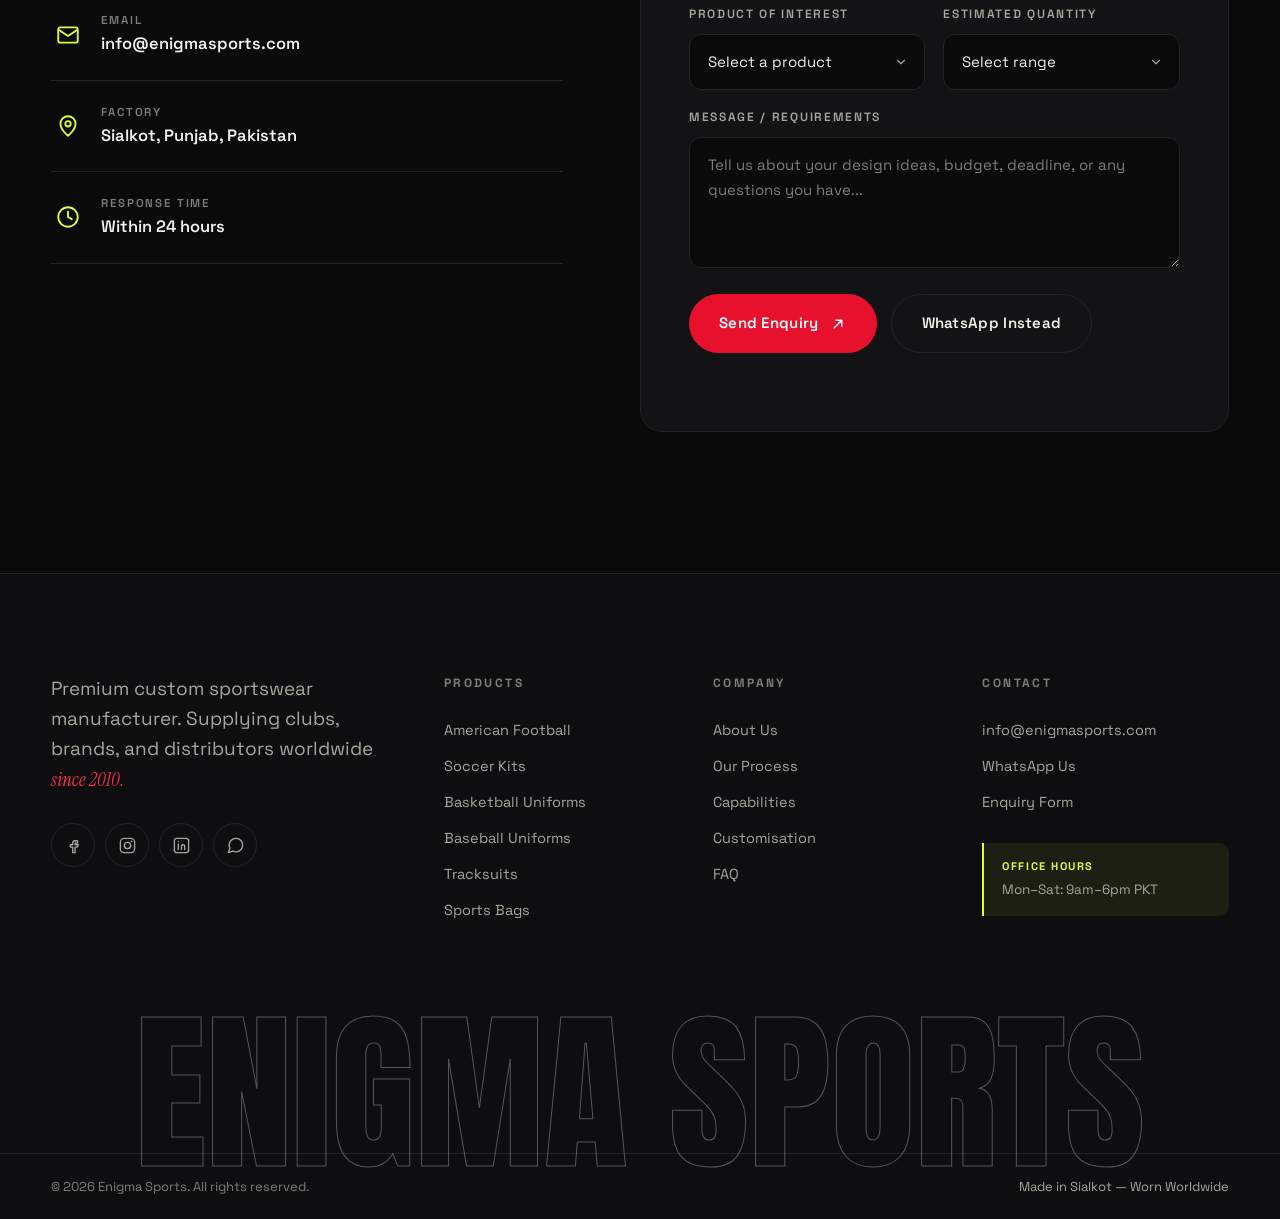
==== commit 6d7c72b8: "Add jersey lookbook section and align heading/accent colors - New "Lookbook" gallery (section 03) wi" ====
--- a/index.html
+++ b/index.html
@@ -169,7 +169,7 @@
     <div class="section-head reveal">
       <p class="section-tag"><b>01</b> About Enigma</p>
       <h2 class="section-title">
-        CRAFTED WITH <span class="stroke stroke--red">PRECISION.</span><br />
+        CRAFTED WITH <span class="stroke stroke--volt">PRECISION.</span><br />
         BUILT FOR <span class="stroke">THE WORLD.</span>
       </h2>
     </div>
@@ -193,7 +193,7 @@
       <div class="about-lead reveal">
         <p>Enigma Sports is a premium custom sportswear manufacturer with over a decade of expertise delivering performance-grade gear to clubs, brands, and distributors across the globe. We combine world-class craftsmanship with modern manufacturing technology to bring your vision to life.</p>
         <div class="about-badges">
-          <span class="chip chip--red">Since 2010</span>
+          <span class="chip chip--volt">Since 2010</span>
           <span class="chip">B2B Manufacturer</span>
           <span class="chip">Private Label</span>
           <span class="chip">Custom Branding</span>
@@ -350,11 +350,47 @@
   </div>
 </section>
 
+<!-- LOOKBOOK -->
+<section class="section lookbook" id="lookbook">
+  <div class="container">
+    <div class="section-head section-head--split reveal">
+      <div>
+        <p class="section-tag"><b>03</b> The Lookbook</p>
+        <h2 class="section-title">MOCKUPS IN<br><span class="stroke stroke--volt">THE FLESH.</span></h2>
+      </div>
+      <p class="section-note">A snapshot of the custom builds we produce. Every piece here started as a free mockup — yours could be next.</p>
+    </div>
+
+    <div class="lookbook-grid">
+      <figure class="lookbook-item lookbook-item--feature img-frame reveal" data-hover>
+        <img src="assets/img/jersey-football-front.svg" alt="Custom American football jersey mockup — front" loading="lazy" />
+        <figcaption><span class="lookbook-idx">01</span><span class="lookbook-cap">American Football — Home</span></figcaption>
+      </figure>
+      <figure class="lookbook-item img-frame reveal" data-hover>
+        <img src="assets/img/jersey-soccer-kit.svg" alt="Custom soccer kit mockup" loading="lazy" />
+        <figcaption><span class="lookbook-idx">02</span><span class="lookbook-cap">Soccer Kit</span></figcaption>
+      </figure>
+      <figure class="lookbook-item img-frame reveal" data-hover>
+        <img src="assets/img/jersey-basketball.svg" alt="Custom basketball jersey mockup" loading="lazy" />
+        <figcaption><span class="lookbook-idx">03</span><span class="lookbook-cap">Basketball — Reversible</span></figcaption>
+      </figure>
+      <figure class="lookbook-item img-frame reveal" data-hover>
+        <img src="assets/img/jersey-back-number.svg" alt="Custom jersey back-print mockup with name and number" loading="lazy" />
+        <figcaption><span class="lookbook-idx">04</span><span class="lookbook-cap">Name &amp; Number</span></figcaption>
+      </figure>
+      <figure class="lookbook-item img-frame reveal" data-hover>
+        <img src="assets/img/jersey-baseball.svg" alt="Custom baseball jersey mockup" loading="lazy" />
+        <figcaption><span class="lookbook-idx">05</span><span class="lookbook-cap">Baseball — Button Front</span></figcaption>
+      </figure>
+    </div>
+  </div>
+</section>
+
 <!-- PROCESS -->
 <section class="section process" id="process">
   <div class="container">
     <div class="section-head section-head--center reveal">
-      <p class="section-tag"><b>03</b> How It Works</p>
+      <p class="section-tag"><b>04</b> How It Works</p>
       <h2 class="section-title">FROM ENQUIRY<br><span class="stroke">TO DELIVERY.</span></h2>
       <p class="section-note">A straightforward process designed to get your custom order right, on time, every time.</p>
     </div>
@@ -388,7 +424,7 @@
 <section class="section why" id="why">
   <div class="container">
     <div class="section-head reveal">
-      <p class="section-tag"><b>04</b> Why Choose Us</p>
+      <p class="section-tag"><b>05</b> Why Choose Us</p>
       <h2 class="section-title">THE ENIGMA<br><span class="stroke stroke--red">DIFFERENCE.</span></h2>
     </div>
 
@@ -433,7 +469,7 @@
     <div class="caps-grid">
       <div class="caps-info">
         <div class="section-head reveal">
-          <p class="section-tag"><b>05</b> Production Capabilities</p>
+          <p class="section-tag"><b>06</b> Production Capabilities</p>
           <h2 class="section-title">EVERYTHING<br><span class="stroke">IN-HOUSE.</span></h2>
           <p class="section-note">Our facility is equipped with state-of-the-art machinery covering every stage of sportswear production.</p>
         </div>
@@ -488,7 +524,7 @@
 <section class="section custom" id="customisation">
   <div class="container">
     <div class="section-head section-head--center reveal">
-      <p class="section-tag"><b>06</b> Customisation</p>
+      <p class="section-tag"><b>07</b> Customisation</p>
       <h2 class="section-title">YOUR BRAND,<br><span class="stroke stroke--volt">YOUR RULES.</span></h2>
       <p class="section-note">We handle every element of your custom order — from design to label.</p>
     </div>
@@ -538,7 +574,7 @@
 <section class="section quotes" id="testimonials">
   <div class="container">
     <div class="section-head reveal">
-      <p class="section-tag"><b>07</b> Client Feedback</p>
+      <p class="section-tag"><b>08</b> Client Feedback</p>
       <h2 class="section-title">WORD ON<br><span class="stroke">THE FIELD.</span></h2>
     </div>
 
@@ -566,8 +602,8 @@
 <section class="section faq" id="faq">
   <div class="container container--narrow">
     <div class="section-head section-head--center reveal">
-      <p class="section-tag"><b>08</b> FAQ</p>
-      <h2 class="section-title">GOOD QUESTIONS,<br>STRAIGHT <span class="stroke stroke--red">ANSWERS.</span></h2>
+      <p class="section-tag"><b>09</b> FAQ</p>
+      <h2 class="section-title">GOOD QUESTIONS,<br>STRAIGHT <span class="stroke stroke--volt">ANSWERS.</span></h2>
     </div>
 
     <div class="faq-list reveal">
@@ -635,8 +671,8 @@
     <div class="contact-grid">
       <div class="contact-info">
         <div class="section-head reveal">
-          <p class="section-tag"><b>09</b> Get in Touch</p>
-          <h2 class="section-title">LET'S TALK <span class="stroke">GEAR.</span></h2>
+          <p class="section-tag"><b>10</b> Get in Touch</p>
+          <h2 class="section-title">LET'S TALK <span class="stroke stroke--red">GEAR.</span></h2>
           <p class="section-note">No automated systems, no waiting. Reach us directly via email or WhatsApp and we'll get back to you within 24 hours — usually much sooner.</p>
         </div>
 
--- a/assets/css/style.css
+++ b/assets/css/style.css
@@ -17,7 +17,7 @@
   --volt-dim: rgba(217, 255, 63, 0.07);
   --text: #F4F1EC;
   --text-2: #A8A49E;
-  --muted: #6E6A66;
+  --muted: #807C76;
 
   /* Type */
   --font-display: "Anton", Impact, sans-serif;
@@ -324,7 +324,7 @@
   font-style: normal;
   font-family: var(--font-body);
   font-size: 13px;
-  color: var(--red-bright);
+  color: var(--volt);
 }
 .menu-links a:hover { color: var(--red-bright); }
 body.menu-open .menu-links a { transform: translateY(0); opacity: 1; }
@@ -343,7 +343,7 @@
 }
 body.menu-open .menu-meta { opacity: 1; }
 .menu-meta a { color: var(--text-2); font-size: 15px; }
-.menu-meta a:hover { color: var(--volt); }
+.menu-meta a:hover { color: var(--red-bright); }
 
 /* ---------- Hero ---------- */
 .hero {
@@ -647,7 +647,7 @@
   transition: border-color 0.25s, color 0.25s;
 }
 .chip:hover { border-color: var(--text-2); color: var(--text); }
-.chip--red { border-color: var(--red); color: var(--red-bright); }
+.chip--volt { border-color: rgba(217, 255, 63, 0.45); color: var(--volt); }
 
 /* ---------- Image frames (placeholder mockups — swap the files in
    assets/img/ for real photos, same filenames) ---------- */
@@ -891,6 +891,62 @@
 }
 .products-note strong { color: var(--text); }
 
+/* ---------- Lookbook ---------- */
+.lookbook-grid {
+  display: grid;
+  grid-template-columns: repeat(4, 1fr);
+  grid-auto-rows: clamp(190px, 21vw, 300px);
+  gap: 18px;
+}
+.lookbook-item {
+  position: relative;
+  overflow: hidden;
+}
+.lookbook-item--feature {
+  grid-column: span 2;
+  grid-row: span 2;
+}
+.lookbook-item figcaption {
+  position: absolute;
+  top: 16px;
+  left: 16px;
+  right: 16px;
+  display: flex;
+  align-items: center;
+  gap: 10px;
+  z-index: 2;
+  pointer-events: none;
+}
+.lookbook-idx {
+  font-family: var(--font-display);
+  font-size: 13px;
+  line-height: 1;
+  color: var(--volt);
+  border: 1px solid rgba(217, 255, 63, 0.45);
+  border-radius: 999px;
+  padding: 5px 9px 4px;
+}
+.lookbook-cap {
+  font-size: 12px;
+  font-weight: 600;
+  letter-spacing: 0.02em;
+  color: var(--text);
+  background: rgba(10, 10, 11, 0.55);
+  border: 1px solid var(--line);
+  backdrop-filter: blur(6px);
+  -webkit-backdrop-filter: blur(6px);
+  padding: 6px 12px;
+  border-radius: 999px;
+}
+.lookbook-item::after {
+  content: "";
+  position: absolute;
+  inset: 0;
+  background: linear-gradient(180deg, rgba(10, 10, 11, 0.35) 0%, transparent 34%);
+  pointer-events: none;
+  z-index: 1;
+}
+
 /* ---------- Process ---------- */
 .process-grid {
   display: grid;
@@ -955,7 +1011,7 @@
   margin-bottom: 22px;
   transition: transform 0.4s var(--ease-out), color 0.3s;
 }
-.why-card:hover svg { transform: scale(1.15) rotate(-6deg); color: var(--red-bright); }
+.why-card:hover svg { transform: scale(1.15) rotate(-6deg); }
 .why-card h3 { font-size: 17px; font-weight: 600; margin-bottom: 10px; }
 .why-card p { font-size: 14.5px; color: var(--text-2); }
 
@@ -1188,7 +1244,7 @@
   color: var(--muted);
 }
 .contact-channels strong { font-size: 16.5px; font-weight: 600; }
-.contact-channels a:hover strong { color: var(--volt); }
+.contact-channels a:hover strong { color: var(--red-bright); }
 
 .contact-form {
   background: var(--surface);
@@ -1368,6 +1424,9 @@
   .product-tags { display: none; }
   .product-flair { display: none; }
 
+  .lookbook-grid { grid-auto-rows: clamp(180px, 34vw, 240px); }
+  .lookbook-item--feature { grid-row: span 1; }
+
   .process-grid { grid-template-columns: repeat(2, 1fr); }
   .why-grid { grid-template-columns: repeat(2, 1fr); }
   .caps-grid { grid-template-columns: 1fr; }
@@ -1397,6 +1456,9 @@
   .product-thumb { width: 64px; }
   .product-index { display: none; }
   .product-cta b { display: none; }
+
+  .lookbook-grid { grid-template-columns: repeat(2, 1fr); grid-auto-rows: clamp(150px, 42vw, 200px); }
+  .lookbook-item--feature { grid-column: span 2; }
 
   .process-grid { grid-template-columns: 1fr; }
   .why-grid { grid-template-columns: 1fr; }
